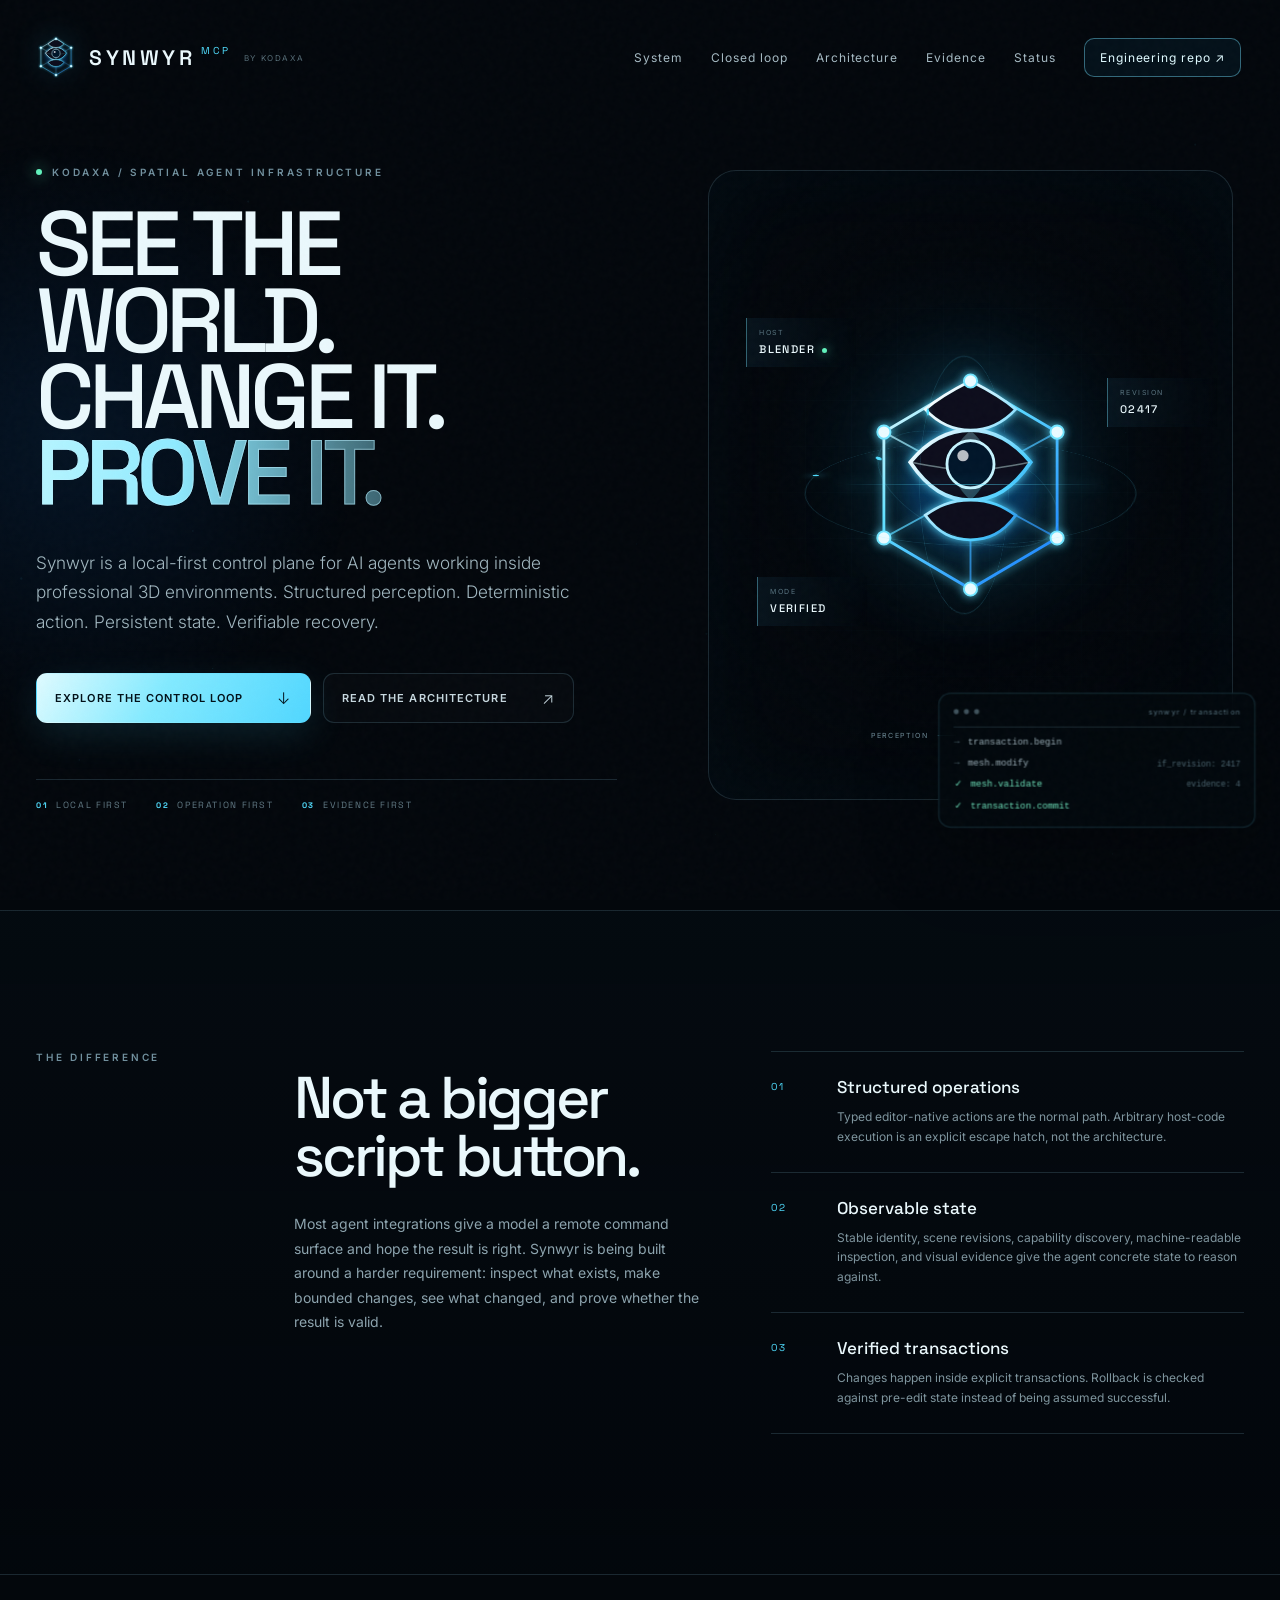
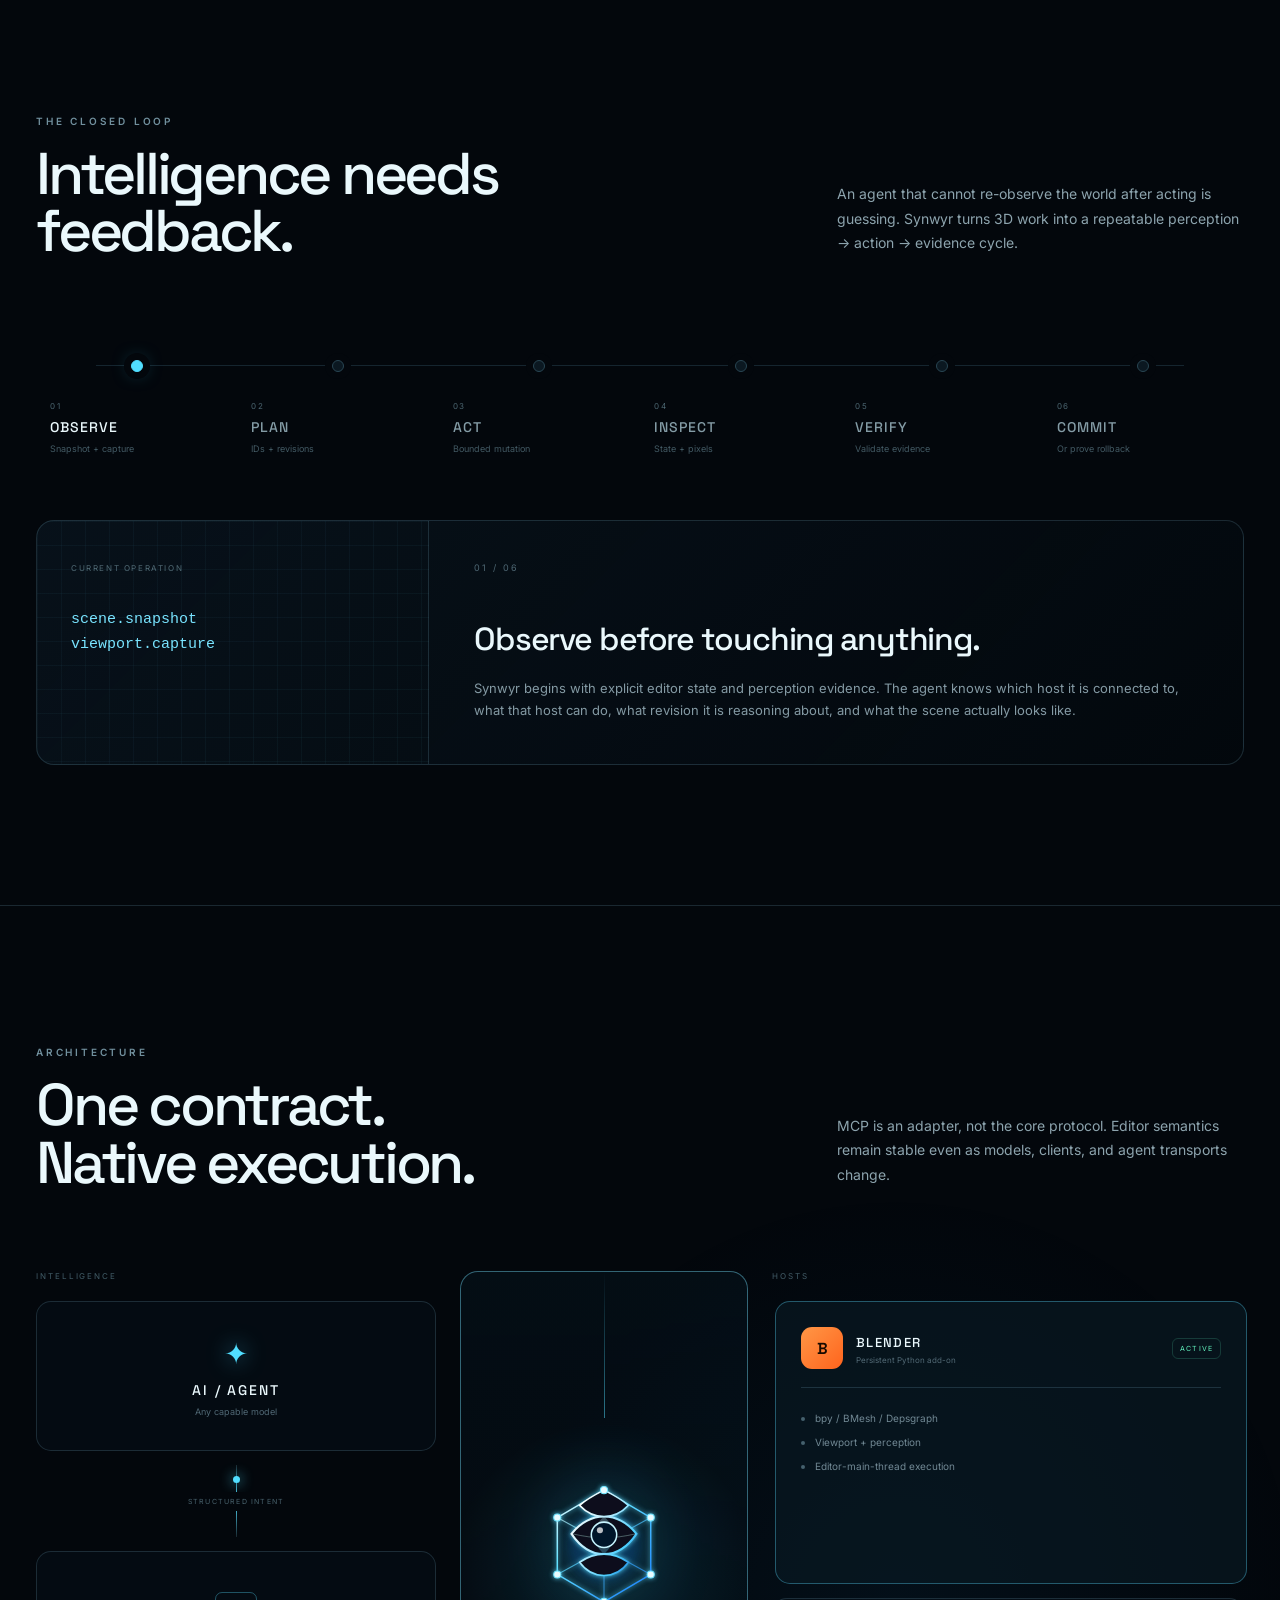
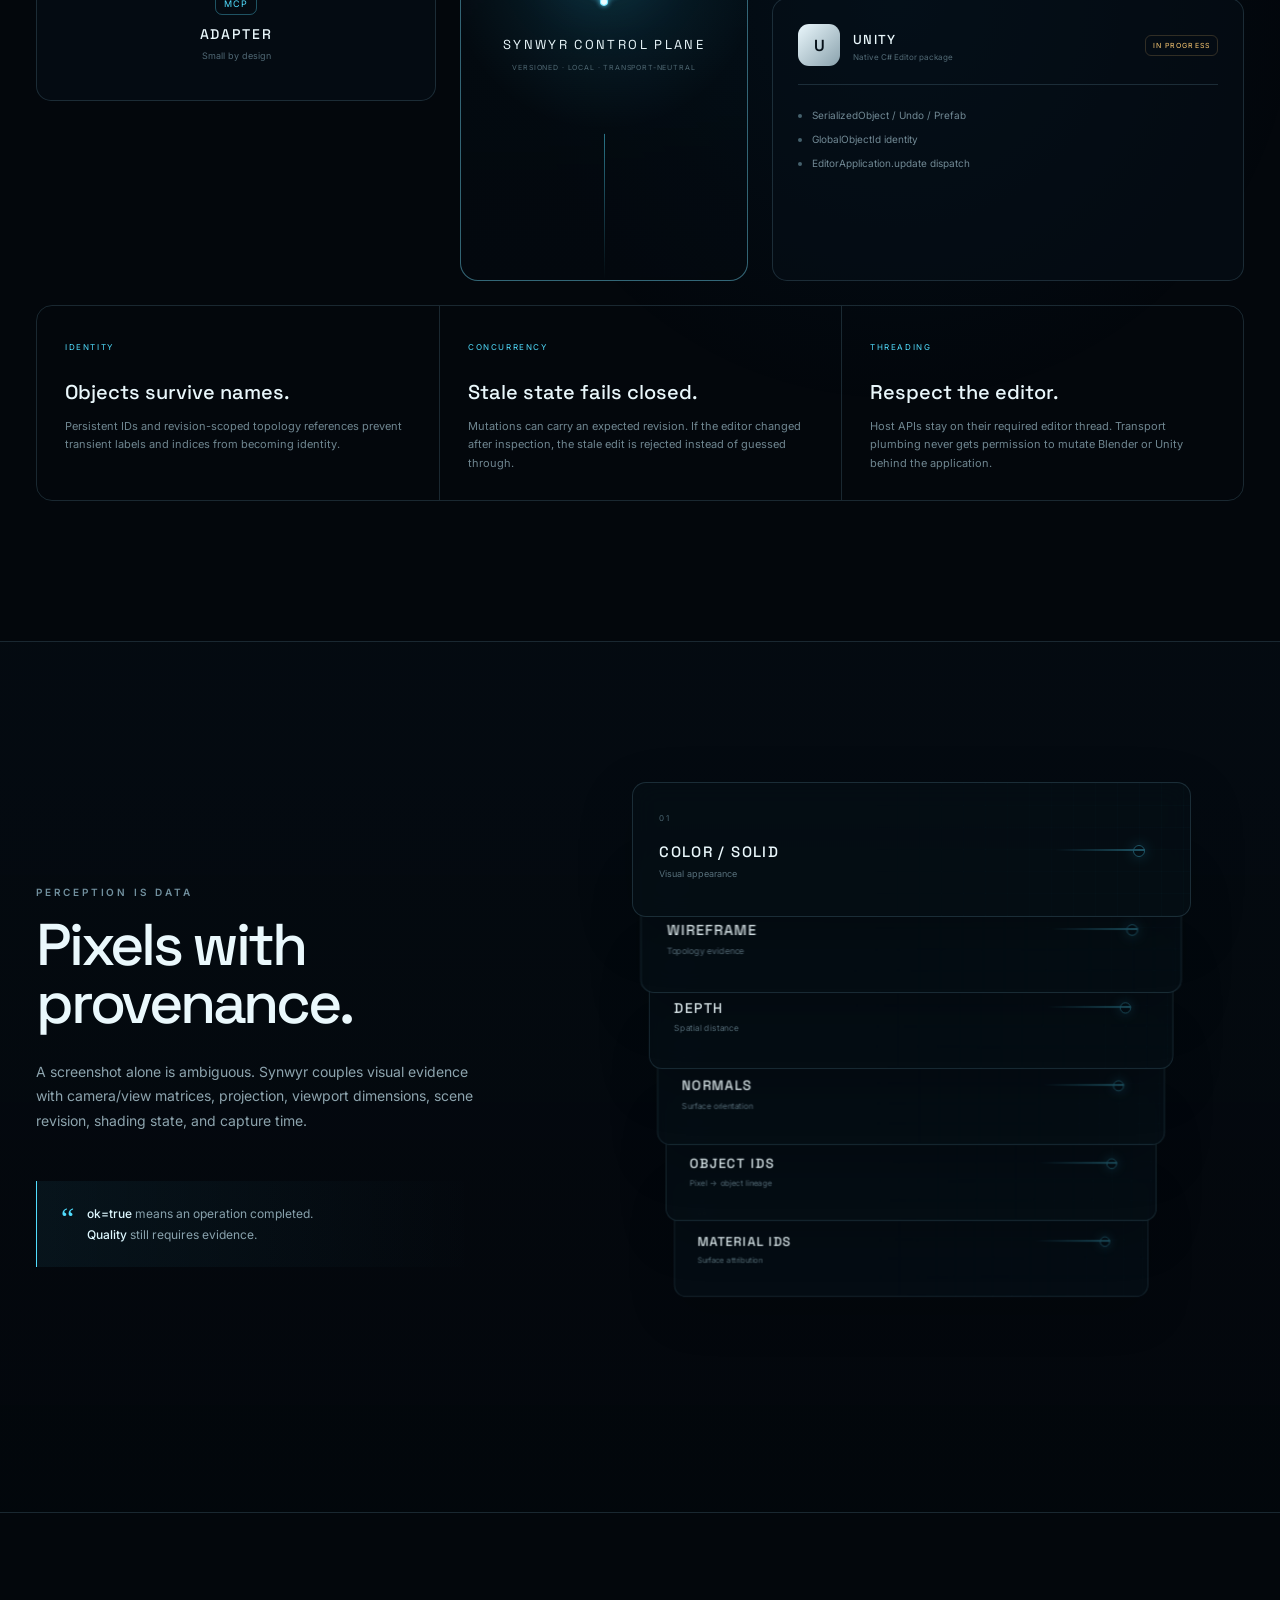
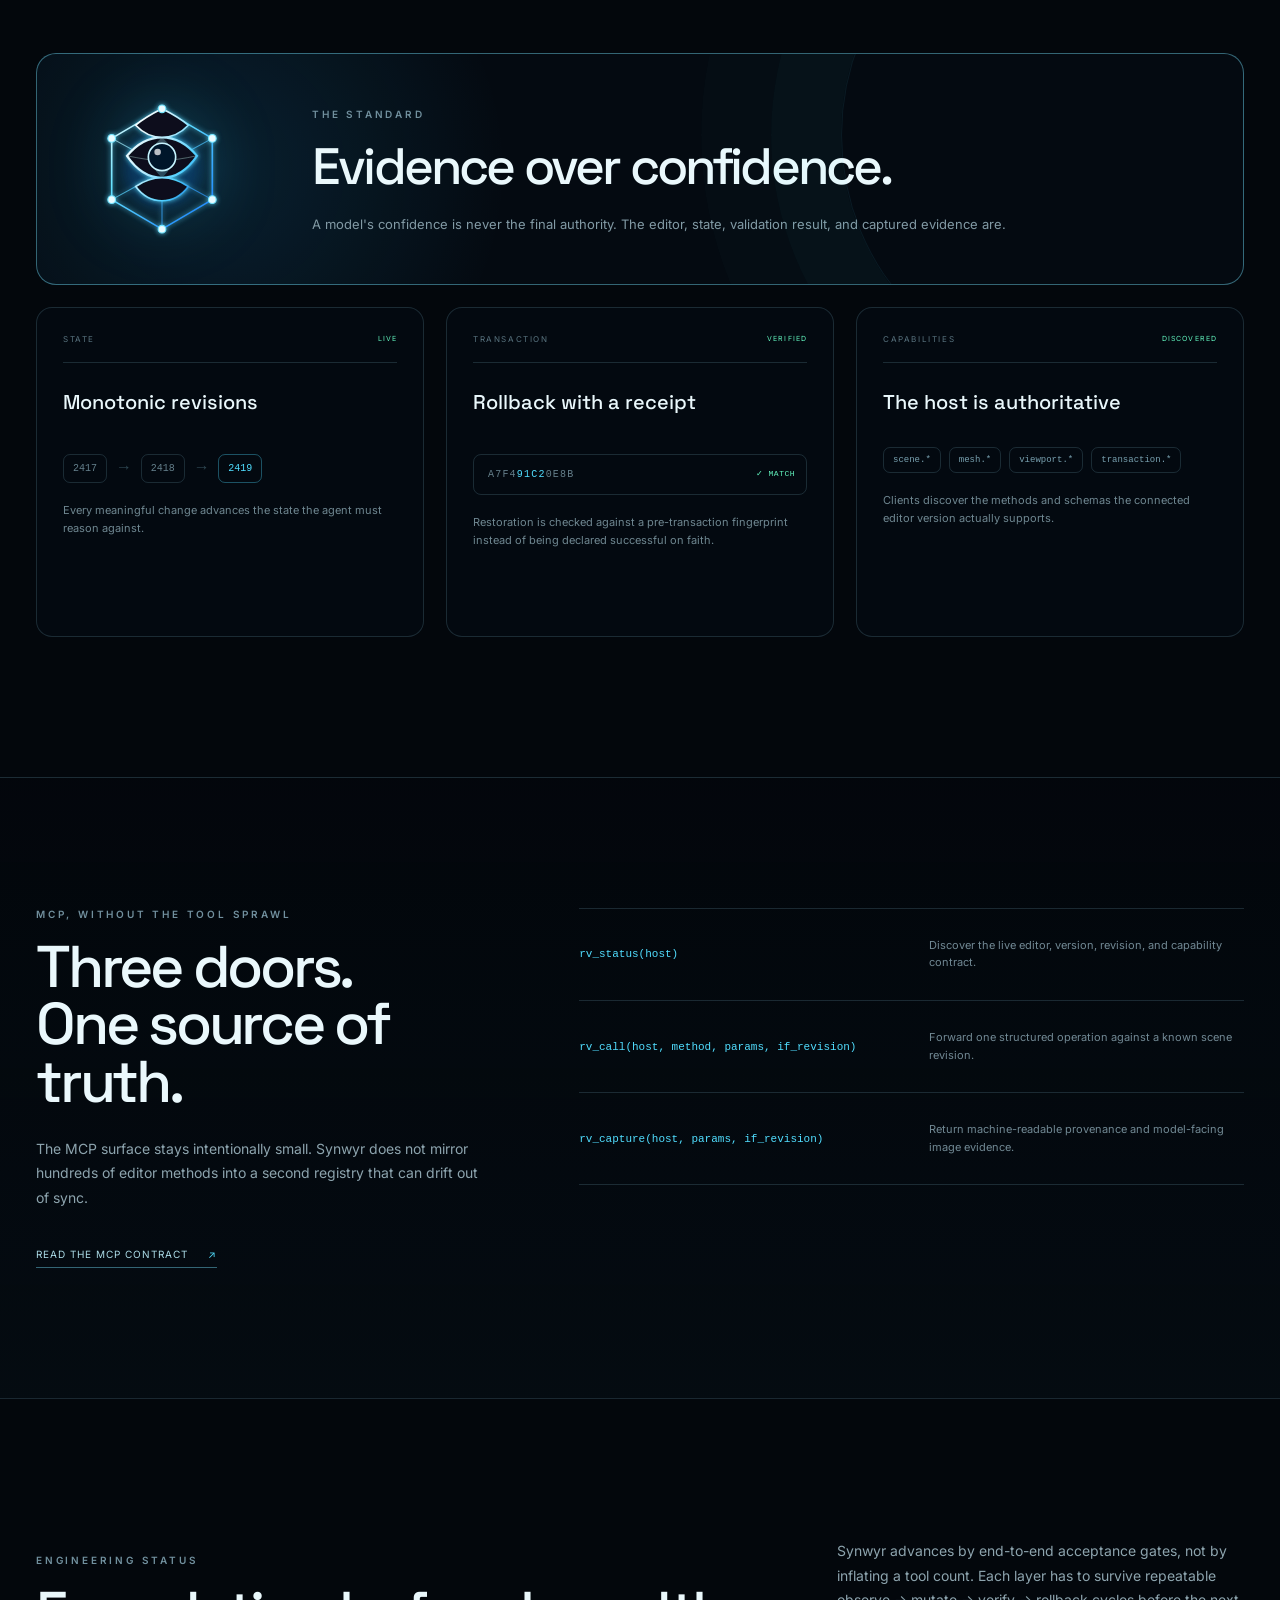
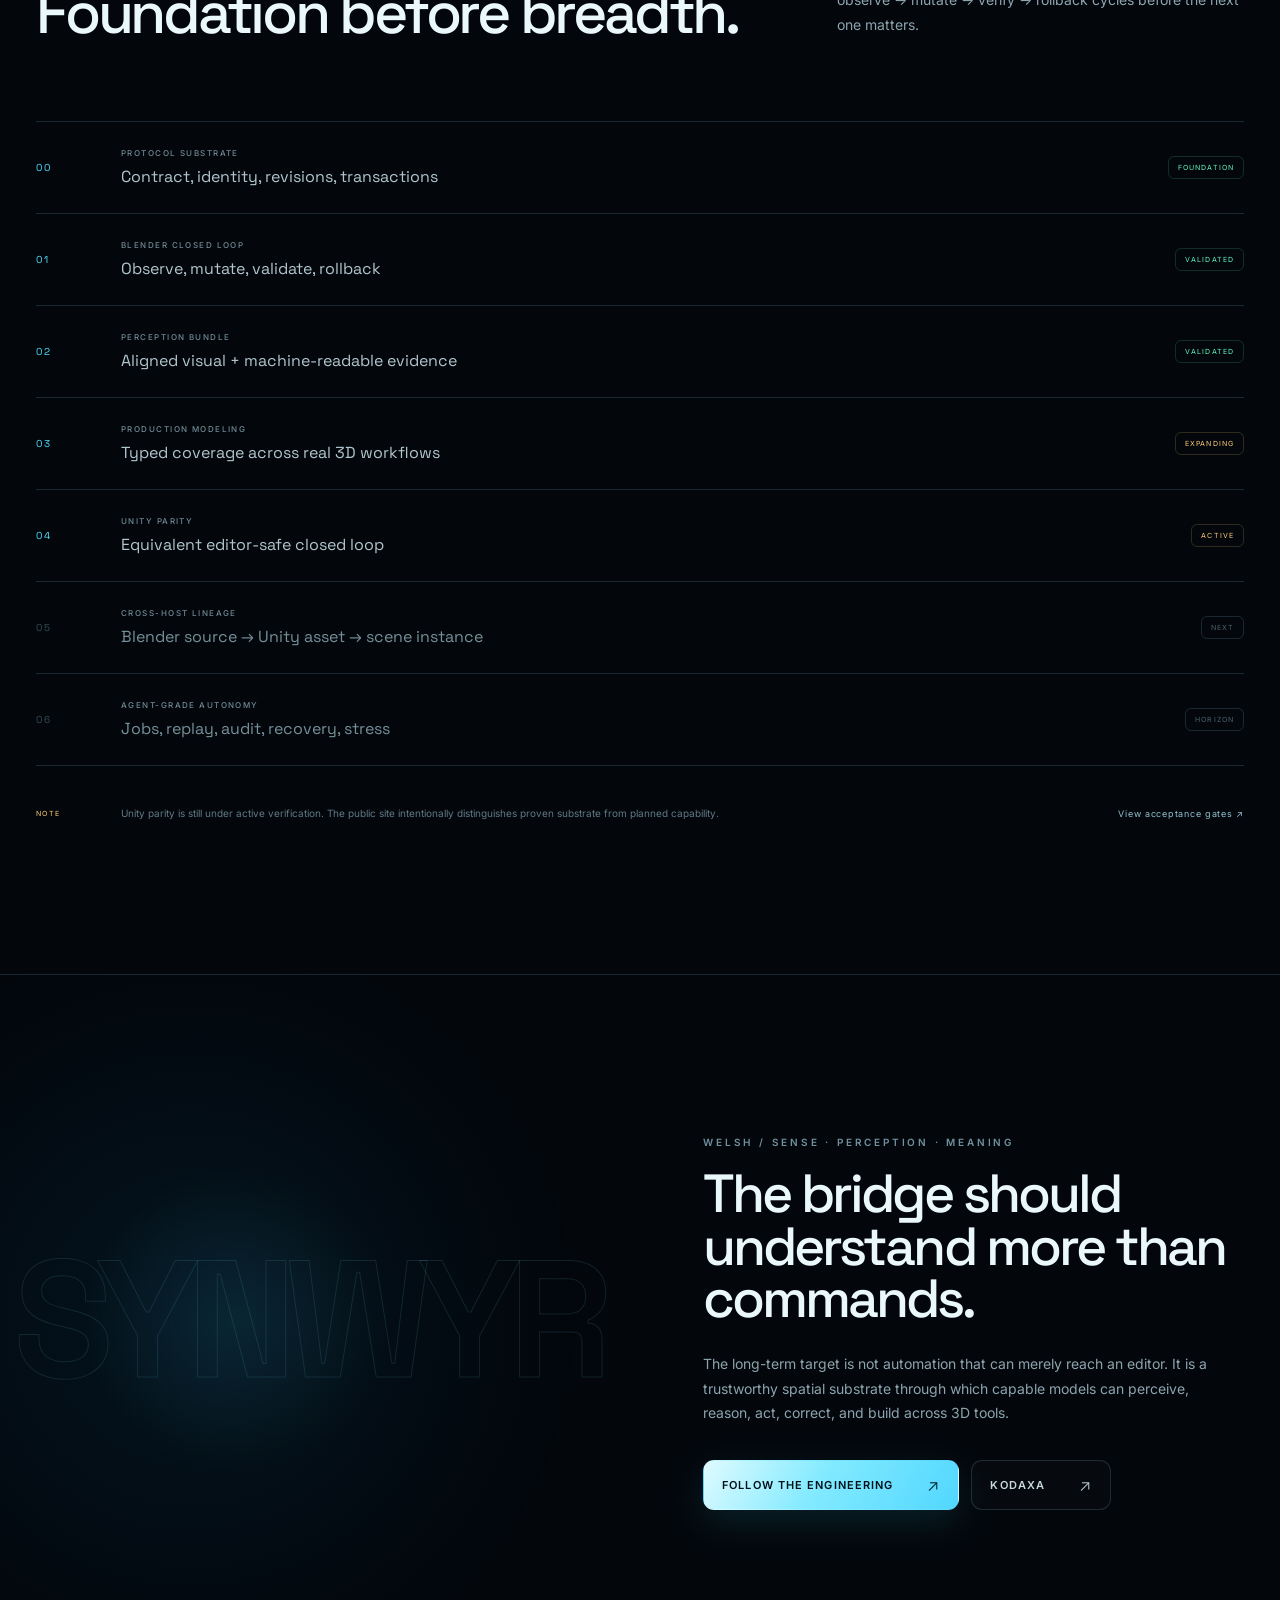
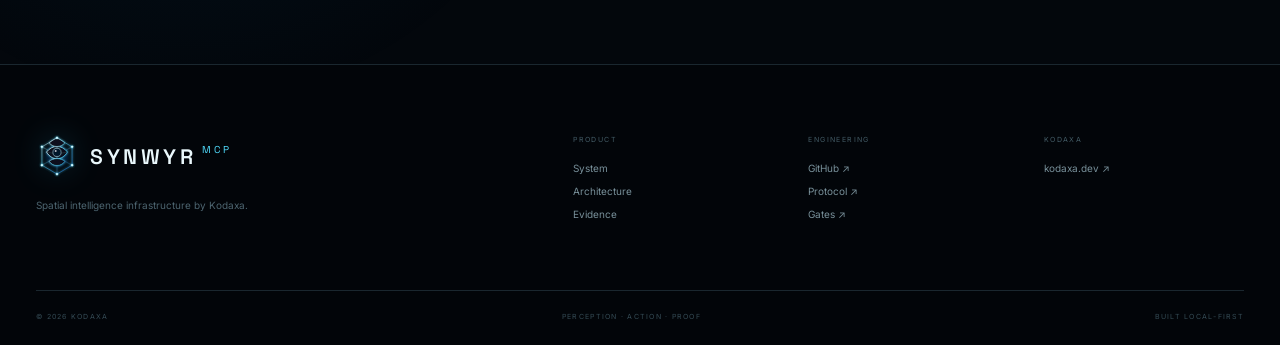
==== index.html @ d68b391f "Build Synwyr launch website" ====
<!doctype html>
<html lang="en">
<head>
  <meta charset="utf-8">
  <meta name="viewport" content="width=device-width, initial-scale=1">
  <meta name="theme-color" content="#03070c">
  <meta name="description" content="Synwyr by Kodaxa is a local-first spatial intelligence control plane for AI agents working inside Blender, Unity, and professional 3D environments.">
  <meta property="og:title" content="Synwyr — Spatial intelligence with proof">
  <meta property="og:description" content="Give AI agents structured perception, safe action, persistent state, and verifiable recovery inside 3D tools.">
  <meta property="og:type" content="website">
  <meta property="og:image" content="/assets/synwyr-social.svg">
  <meta name="twitter:card" content="summary_large_image">
  <title>Synwyr — Spatial intelligence with proof</title>
  <link rel="icon" href="/assets/favicon.svg" type="image/svg+xml">
  <link rel="stylesheet" href="/styles.css">
  <script defer src="/app.js"></script>
</head>
<body>
  <canvas id="field" class="field" aria-hidden="true"></canvas>
  <div class="noise" aria-hidden="true"></div>
  <div class="cursor-light" aria-hidden="true"></div>

  <header class="site-header" data-header>
    <a class="brand" href="#top" aria-label="Synwyr home">
      <img src="/assets/synwyr-mark.svg" width="38" height="38" alt="">
      <span class="brand-word">SYNWYR</span><span class="brand-mcp">MCP</span><span class="brand-by">by KODAXA</span>
    </a>
    <button class="menu-toggle" type="button" aria-expanded="false" aria-controls="site-nav" data-menu-toggle><span></span><span></span><span class="sr-only">Toggle navigation</span></button>
    <nav id="site-nav" class="site-nav" data-nav>
      <a href="#system">System</a><a href="#loop">Closed loop</a><a href="#architecture">Architecture</a><a href="#evidence">Evidence</a><a href="#status">Status</a>
      <a class="nav-cta" href="https://github.com/Kodaxadev/RoboVision" target="_blank" rel="noreferrer">Engineering repo <span>↗</span></a>
    </nav>
  </header>

  <main id="top">
    <section class="hero shell" aria-labelledby="hero-title">
      <div class="hero-copy reveal">
        <div class="eyebrow"><span class="eyebrow-dot"></span>KODAXA / SPATIAL AGENT INFRASTRUCTURE</div>
        <h1 id="hero-title"><span>SEE THE WORLD.</span><span>CHANGE IT.</span><span class="accent-line">PROVE IT.</span></h1>
        <p class="hero-lede">Synwyr is a local-first control plane for AI agents working inside professional 3D environments. Structured perception. Deterministic action. Persistent state. Verifiable recovery.</p>
        <div class="hero-actions">
          <a class="button button-primary" href="#loop"><span>Explore the control loop</span><i>↓</i></a>
          <a class="button button-ghost" href="https://github.com/Kodaxadev/RoboVision/blob/main/docs/ARCHITECTURE.md" target="_blank" rel="noreferrer"><span>Read the architecture</span><i>↗</i></a>
        </div>
        <div class="hero-proof"><span><b>01</b>LOCAL FIRST</span><span><b>02</b>OPERATION FIRST</span><span><b>03</b>EVIDENCE FIRST</span></div>
      </div>

      <div class="hero-system reveal" data-tilt-root>
        <div class="hero-system-grid" aria-hidden="true"></div>
        <div class="telemetry telemetry-a"><span>HOST</span><strong>BLENDER</strong><i class="live-dot"></i></div>
        <div class="telemetry telemetry-b"><span>REVISION</span><strong data-revision>02417</strong></div>
        <div class="telemetry telemetry-c"><span>MODE</span><strong>VERIFIED</strong></div>
        <div class="core-wrap" data-tilt><div class="orbit orbit-one"></div><div class="orbit orbit-two"></div><div class="orbit orbit-three"></div><img class="hero-mark" src="/assets/synwyr-mark.svg" alt="Synwyr perception mark"><div class="scan-line"></div></div>
        <div class="system-caption"><span>PERCEPTION</span><i></i><span>ACTION</span><i></i><span>PROOF</span></div>
        <div class="terminal-card" aria-label="Example verified operation">
          <div class="terminal-head"><span></span><span></span><span></span><b>synwyr / transaction</b></div>
          <code><em>→</em> transaction.begin</code><code><em>→</em> mesh.modify <small>if_revision: 2417</small></code><code class="terminal-ok"><em>✓</em> mesh.validate <small>evidence: 4</small></code><code class="terminal-ok"><em>✓</em> transaction.commit</code>
        </div>
      </div>
    </section>

    <section class="manifesto border-top" id="system">
      <div class="shell manifesto-grid">
        <div class="section-kicker reveal">THE DIFFERENCE</div>
        <div class="manifesto-copy reveal"><h2>Not a bigger<br>script button.</h2><p>Most agent integrations give a model a remote command surface and hope the result is right. Synwyr is being built around a harder requirement: inspect what exists, make bounded changes, see what changed, and prove whether the result is valid.</p></div>
        <div class="principle-stack reveal">
          <article class="principle-card"><span class="principle-no">01</span><div><h3>Structured operations</h3><p>Typed editor-native actions are the normal path. Arbitrary host-code execution is an explicit escape hatch, not the architecture.</p></div></article>
          <article class="principle-card"><span class="principle-no">02</span><div><h3>Observable state</h3><p>Stable identity, scene revisions, capability discovery, machine-readable inspection, and visual evidence give the agent concrete state to reason against.</p></div></article>
          <article class="principle-card"><span class="principle-no">03</span><div><h3>Verified transactions</h3><p>Changes happen inside explicit transactions. Rollback is checked against pre-edit state instead of being assumed successful.</p></div></article>
        </div>
      </div>
    </section>

    <section class="loop-section border-top" id="loop">
      <div class="shell">
        <div class="section-head reveal"><div><div class="section-kicker">THE CLOSED LOOP</div><h2>Intelligence needs feedback.</h2></div><p>An agent that cannot re-observe the world after acting is guessing. Synwyr turns 3D work into a repeatable perception → action → evidence cycle.</p></div>
        <div class="loop-stage reveal" data-loop>
          <div class="loop-track" aria-hidden="true"><span data-loop-progress></span></div>
          <button class="loop-node active" type="button" data-loop-node="0"><span class="loop-index">01</span><strong>OBSERVE</strong><small>Snapshot + capture</small></button>
          <button class="loop-node" type="button" data-loop-node="1"><span class="loop-index">02</span><strong>PLAN</strong><small>IDs + revisions</small></button>
          <button class="loop-node" type="button" data-loop-node="2"><span class="loop-index">03</span><strong>ACT</strong><small>Bounded mutation</small></button>
          <button class="loop-node" type="button" data-loop-node="3"><span class="loop-index">04</span><strong>INSPECT</strong><small>State + pixels</small></button>
          <button class="loop-node" type="button" data-loop-node="4"><span class="loop-index">05</span><strong>VERIFY</strong><small>Validate evidence</small></button>
          <button class="loop-node" type="button" data-loop-node="5"><span class="loop-index">06</span><strong>COMMIT</strong><small>Or prove rollback</small></button>
        </div>
        <div class="loop-detail reveal">
          <div class="loop-detail-code"><span class="code-label">CURRENT OPERATION</span><pre data-loop-code>scene.snapshot
viewport.capture</pre></div>
          <div class="loop-detail-copy"><span class="loop-detail-number" data-loop-number>01 / 06</span><h3 data-loop-title>Observe before touching anything.</h3><p data-loop-copy>Synwyr begins with explicit editor state and perception evidence. The agent knows which host it is connected to, what that host can do, what revision it is reasoning about, and what the scene actually looks like.</p></div>
        </div>
      </div>
    </section>

    <section class="architecture-section border-top" id="architecture">
      <div class="shell">
        <div class="section-head reveal"><div><div class="section-kicker">ARCHITECTURE</div><h2>One contract.<br>Native execution.</h2></div><p>MCP is an adapter, not the core protocol. Editor semantics remain stable even as models, clients, and agent transports change.</p></div>
        <div class="arch-diagram reveal">
          <div class="arch-column arch-source">
            <span class="arch-label">INTELLIGENCE</span>
            <div class="arch-box"><div class="arch-icon agent-icon">✦</div><strong>AI / AGENT</strong><small>Any capable model</small></div>
            <div class="arch-flow"><span>structured intent</span><i></i></div>
            <div class="arch-box arch-mcp"><div class="arch-chip">MCP</div><strong>ADAPTER</strong><small>Small by design</small></div>
          </div>
          <div class="arch-spine"><div class="spine-glow"></div><img src="/assets/synwyr-mark.svg" alt=""><span>SYNWYR CONTROL PLANE</span><small>VERSIONED · LOCAL · TRANSPORT-NEUTRAL</small></div>
          <div class="arch-column arch-hosts">
            <span class="arch-label">HOSTS</span>
            <article class="host-card host-active"><div class="host-head"><span class="host-orb blender-orb">B</span><div><strong>BLENDER</strong><small>Persistent Python add-on</small></div><span class="host-status">ACTIVE</span></div><ul><li>bpy / BMesh / Depsgraph</li><li>Viewport + perception</li><li>Editor-main-thread execution</li></ul></article>
            <article class="host-card"><div class="host-head"><span class="host-orb unity-orb">U</span><div><strong>UNITY</strong><small>Native C# Editor package</small></div><span class="host-status progress">IN PROGRESS</span></div><ul><li>SerializedObject / Undo / Prefab</li><li>GlobalObjectId identity</li><li>EditorApplication.update dispatch</li></ul></article>
          </div>
        </div>
        <div class="arch-facts reveal">
          <article><span>IDENTITY</span><strong>Objects survive names.</strong><p>Persistent IDs and revision-scoped topology references prevent transient labels and indices from becoming identity.</p></article>
          <article><span>CONCURRENCY</span><strong>Stale state fails closed.</strong><p>Mutations can carry an expected revision. If the editor changed after inspection, the stale edit is rejected instead of guessed through.</p></article>
          <article><span>THREADING</span><strong>Respect the editor.</strong><p>Host APIs stay on their required editor thread. Transport plumbing never gets permission to mutate Blender or Unity behind the application.</p></article>
        </div>
      </div>
    </section>

    <section class="evidence-section border-top" id="evidence">
      <div class="shell evidence-grid">
        <div class="evidence-copy reveal"><div class="section-kicker">PERCEPTION IS DATA</div><h2>Pixels with provenance.</h2><p>A screenshot alone is ambiguous. Synwyr couples visual evidence with camera/view matrices, projection, viewport dimensions, scene revision, shading state, and capture time.</p><div class="evidence-quote"><span>“</span><p><strong>ok=true</strong> means an operation completed.<br><strong>Quality</strong> still requires evidence.</p></div></div>
        <div class="sensor-stack reveal" aria-label="Perception bundle layers">
          <div class="sensor-card sensor-color"><span>01</span><strong>COLOR / SOLID</strong><small>Visual appearance</small><i></i></div><div class="sensor-card sensor-wire"><span>02</span><strong>WIREFRAME</strong><small>Topology evidence</small><i></i></div><div class="sensor-card sensor-depth"><span>03</span><strong>DEPTH</strong><small>Spatial distance</small><i></i></div><div class="sensor-card sensor-normal"><span>04</span><strong>NORMALS</strong><small>Surface orientation</small><i></i></div><div class="sensor-card sensor-id"><span>05</span><strong>OBJECT IDS</strong><small>Pixel → object lineage</small><i></i></div><div class="sensor-card sensor-material"><span>06</span><strong>MATERIAL IDS</strong><small>Surface attribution</small><i></i></div>
        </div>
      </div>
    </section>

    <section class="proof-section border-top">
      <div class="shell">
        <div class="proof-banner reveal"><div class="proof-mark"><img src="/assets/synwyr-mark.svg" alt=""></div><div><span class="section-kicker">THE STANDARD</span><h2>Evidence over confidence.</h2><p>A model's confidence is never the final authority. The editor, state, validation result, and captured evidence are.</p></div></div>
        <div class="proof-grid reveal">
          <article class="proof-card"><div class="proof-top"><span>STATE</span><i>LIVE</i></div><strong>Monotonic revisions</strong><div class="revision-visual"><span>2417</span><i>→</i><span>2418</span><i>→</i><span>2419</span></div><p>Every meaningful change advances the state the agent must reason against.</p></article>
          <article class="proof-card"><div class="proof-top"><span>TRANSACTION</span><i>VERIFIED</i></div><strong>Rollback with a receipt</strong><div class="hash-visual">A7F4<span>91C2</span>0E8B<i>✓ MATCH</i></div><p>Restoration is checked against a pre-transaction fingerprint instead of being declared successful on faith.</p></article>
          <article class="proof-card"><div class="proof-top"><span>CAPABILITIES</span><i>DISCOVERED</i></div><strong>The host is authoritative</strong><div class="cap-visual"><span>scene.*</span><span>mesh.*</span><span>viewport.*</span><span>transaction.*</span></div><p>Clients discover the methods and schemas the connected editor version actually supports.</p></article>
        </div>
      </div>
    </section>

    <section class="mcp-section border-top">
      <div class="shell mcp-grid">
        <div class="mcp-copy reveal"><div class="section-kicker">MCP, WITHOUT THE TOOL SPRAWL</div><h2>Three doors.<br>One source of truth.</h2><p>The MCP surface stays intentionally small. Synwyr does not mirror hundreds of editor methods into a second registry that can drift out of sync.</p><a class="text-link" href="https://github.com/Kodaxadev/RoboVision/blob/main/docs/MCP.md" target="_blank" rel="noreferrer">Read the MCP contract <span>↗</span></a></div>
        <div class="mcp-tools reveal"><article><code>rv_status(host)</code><p>Discover the live editor, version, revision, and capability contract.</p></article><article><code>rv_call(host, method, params, if_revision)</code><p>Forward one structured operation against a known scene revision.</p></article><article><code>rv_capture(host, params, if_revision)</code><p>Return machine-readable provenance and model-facing image evidence.</p></article></div>
      </div>
    </section>

    <section class="status-section border-top" id="status">
      <div class="shell">
        <div class="section-head reveal"><div><div class="section-kicker">ENGINEERING STATUS</div><h2>Foundation before breadth.</h2></div><p>Synwyr advances by end-to-end acceptance gates, not by inflating a tool count. Each layer has to survive repeatable observe → mutate → verify → rollback cycles before the next one matters.</p></div>
        <div class="status-rail reveal">
          <article class="status-item done"><span class="status-index">00</span><div><b>PROTOCOL SUBSTRATE</b><strong>Contract, identity, revisions, transactions</strong></div><i>FOUNDATION</i></article>
          <article class="status-item done"><span class="status-index">01</span><div><b>BLENDER CLOSED LOOP</b><strong>Observe, mutate, validate, rollback</strong></div><i>VALIDATED</i></article>
          <article class="status-item done"><span class="status-index">02</span><div><b>PERCEPTION BUNDLE</b><strong>Aligned visual + machine-readable evidence</strong></div><i>VALIDATED</i></article>
          <article class="status-item active"><span class="status-index">03</span><div><b>PRODUCTION MODELING</b><strong>Typed coverage across real 3D workflows</strong></div><i>EXPANDING</i></article>
          <article class="status-item active"><span class="status-index">04</span><div><b>UNITY PARITY</b><strong>Equivalent editor-safe closed loop</strong></div><i>ACTIVE</i></article>
          <article class="status-item"><span class="status-index">05</span><div><b>CROSS-HOST LINEAGE</b><strong>Blender source → Unity asset → scene instance</strong></div><i>NEXT</i></article>
          <article class="status-item"><span class="status-index">06</span><div><b>AGENT-GRADE AUTONOMY</b><strong>Jobs, replay, audit, recovery, stress</strong></div><i>HORIZON</i></article>
        </div>
        <div class="status-note reveal"><span>NOTE</span><p>Unity parity is still under active verification. The public site intentionally distinguishes proven substrate from planned capability.</p><a href="https://github.com/Kodaxadev/RoboVision/blob/main/docs/GATES.md" target="_blank" rel="noreferrer">View acceptance gates ↗</a></div>
      </div>
    </section>

    <section class="vision-section border-top">
      <div class="shell vision-inner reveal"><div class="vision-word">SYNWYR</div><div class="vision-copy"><span class="section-kicker">WELSH / SENSE · PERCEPTION · MEANING</span><h2>The bridge should understand more than commands.</h2><p>The long-term target is not automation that can merely reach an editor. It is a trustworthy spatial substrate through which capable models can perceive, reason, act, correct, and build across 3D tools.</p><div class="vision-actions"><a class="button button-primary" href="https://github.com/Kodaxadev/RoboVision" target="_blank" rel="noreferrer"><span>Follow the engineering</span><i>↗</i></a><a class="button button-ghost" href="https://kodaxa.dev" target="_blank" rel="noreferrer"><span>Kodaxa</span><i>↗</i></a></div></div></div>
    </section>
  </main>

  <footer class="site-footer border-top">
    <div class="shell footer-grid"><div class="footer-brand"><a class="brand" href="#top"><img src="/assets/synwyr-mark.svg" width="38" height="38" alt=""><span class="brand-word">SYNWYR</span><span class="brand-mcp">MCP</span></a><p>Spatial intelligence infrastructure by Kodaxa.</p></div><div class="footer-links"><div><span>PRODUCT</span><a href="#system">System</a><a href="#architecture">Architecture</a><a href="#evidence">Evidence</a></div><div><span>ENGINEERING</span><a href="https://github.com/Kodaxadev/RoboVision" target="_blank" rel="noreferrer">GitHub ↗</a><a href="https://github.com/Kodaxadev/RoboVision/blob/main/docs/PROTOCOL.md" target="_blank" rel="noreferrer">Protocol ↗</a><a href="https://github.com/Kodaxadev/RoboVision/blob/main/docs/GATES.md" target="_blank" rel="noreferrer">Gates ↗</a></div><div><span>KODAXA</span><a href="https://kodaxa.dev" target="_blank" rel="noreferrer">kodaxa.dev ↗</a></div></div></div>
    <div class="shell footer-bottom"><span>© <span data-year></span> KODAXA</span><span>PERCEPTION · ACTION · PROOF</span><span>BUILT LOCAL-FIRST</span></div>
  </footer>
</body>
</html>
---- styles.css ----
@import url('https://fonts.googleapis.com/css2?family=Inter:wght@300;400;500;600;700&family=Space+Grotesk:wght@400;500;600;700&display=swap');

:root {
  --bg: #03070c;
  --bg-2: #050b12;
  --panel: rgba(8, 17, 27, .72);
  --panel-solid: #08111b;
  --line: rgba(147, 218, 242, .16);
  --line-bright: rgba(117, 226, 255, .42);
  --text: #eaf8fc;
  --muted: #829aa5;
  --muted-2: #566c76;
  --cyan: #51deff;
  --cyan-bright: #b7f5ff;
  --blue: #1785ff;
  --green: #62f2bd;
  --warn: #ffcc74;
  --radius: 18px;
  --shell: min(1440px, calc(100vw - 72px));
  --display: 'Space Grotesk', sans-serif;
  --body: 'Inter', sans-serif;
}

* { box-sizing: border-box; }
html { scroll-behavior: smooth; background: var(--bg); }
body { margin: 0; min-width: 320px; background: var(--bg); color: var(--text); font-family: var(--body); overflow-x: hidden; }
body::selection { background: var(--cyan); color: #001018; }
a { color: inherit; text-decoration: none; }
button, input, textarea, select { font: inherit; }
img { display: block; max-width: 100%; }
button { color: inherit; }
.sr-only { position: absolute; width: 1px; height: 1px; padding: 0; margin: -1px; overflow: hidden; clip: rect(0,0,0,0); white-space: nowrap; border: 0; }
.shell { width: var(--shell); margin-inline: auto; }
.border-top { border-top: 1px solid var(--line); }

.field { position: fixed; inset: 0; width: 100%; height: 100%; pointer-events: none; opacity: .52; z-index: 0; }
.noise { position: fixed; inset: 0; pointer-events: none; z-index: 20; opacity: .025; background-image: url("data:image/svg+xml,%3Csvg viewBox='0 0 180 180' xmlns='http://www.w3.org/2000/svg'%3E%3Cfilter id='n'%3E%3CfeTurbulence type='fractalNoise' baseFrequency='.84' numOctaves='4' stitchTiles='stitch'/%3E%3C/filter%3E%3Crect width='100%25' height='100%25' filter='url(%23n)' opacity='.8'/%3E%3C/svg%3E"); }
.cursor-light { position: fixed; width: 540px; height: 540px; border-radius: 50%; pointer-events: none; z-index: 0; background: radial-gradient(circle, rgba(48, 190, 255, .08), rgba(48, 190, 255, 0) 68%); transform: translate(-50%,-50%); opacity: 0; transition: opacity .5s; }
body:hover .cursor-light { opacity: 1; }

.site-header { position: fixed; top: 0; left: 0; right: 0; z-index: 30; height: 82px; display: flex; align-items: center; justify-content: space-between; width: min(1540px, calc(100vw - 40px)); margin: 16px auto 0; padding: 0 18px 0 14px; border: 1px solid transparent; border-radius: 16px; transition: background .3s, border-color .3s, backdrop-filter .3s, transform .3s; }
.site-header.scrolled { height: 70px; background: rgba(3, 8, 13, .76); border-color: var(--line); backdrop-filter: blur(18px); -webkit-backdrop-filter: blur(18px); }
.brand { display: inline-flex; align-items: center; gap: 10px; min-width: max-content; }
.brand img { width: 42px; height: 42px; filter: drop-shadow(0 0 16px rgba(63, 211, 255, .24)); }
.brand-word { font-family: var(--display); font-weight: 600; font-size: 21px; letter-spacing: .17em; margin-left: 2px; }
.brand-mcp { color: var(--cyan); font-family: var(--display); font-size: 10px; letter-spacing: .28em; transform: translateY(-7px); margin-left: -4px; }
.brand-by { color: var(--muted-2); font-size: 8px; letter-spacing: .2em; margin-left: 3px; text-transform: uppercase; transform: translateY(1px); }
.site-nav { display: flex; align-items: center; gap: 28px; color: #a6bac3; font-size: 12px; letter-spacing: .08em; }
.site-nav > a:not(.nav-cta) { position: relative; padding: 10px 0; transition: color .2s; }
.site-nav > a:not(.nav-cta)::after { content: ''; position: absolute; left: 0; right: 100%; bottom: 4px; height: 1px; background: var(--cyan); transition: right .2s; }
.site-nav > a:hover { color: var(--text); }
.site-nav > a:hover::after { right: 0; }
.nav-cta { border: 1px solid var(--line-bright); padding: 11px 15px; border-radius: 10px; color: #dffaff; background: rgba(41, 187, 255, .06); transition: border-color .2s, background .2s, box-shadow .2s; }
.nav-cta:hover { border-color: var(--cyan); background: rgba(41, 187, 255, .11); box-shadow: 0 0 32px rgba(38, 188, 255, .08); }
.menu-toggle { display: none; width: 42px; height: 42px; background: transparent; border: 1px solid var(--line); border-radius: 10px; align-items: center; justify-content: center; flex-direction: column; gap: 6px; }
.menu-toggle span:not(.sr-only) { width: 17px; height: 1px; background: var(--text); }

.hero { position: relative; z-index: 2; min-height: 100vh; padding-top: 150px; padding-bottom: 90px; display: grid; grid-template-columns: 1.03fr .97fr; gap: 80px; align-items: center; }
.hero::before { content: ''; position: absolute; width: 620px; height: 620px; left: -280px; top: 14%; background: radial-gradient(circle, rgba(23, 133, 255, .1), transparent 68%); pointer-events: none; }
.eyebrow, .section-kicker { color: #71909e; font-size: 10px; font-weight: 600; letter-spacing: .28em; text-transform: uppercase; }
.eyebrow { display: inline-flex; align-items: center; gap: 10px; margin-bottom: 28px; }
.eyebrow-dot { width: 6px; height: 6px; border-radius: 50%; background: var(--green); box-shadow: 0 0 16px var(--green); }
.hero h1 { margin: 0; font-family: var(--display); font-weight: 500; letter-spacing: -.06em; font-size: clamp(62px, 7.1vw, 124px); line-height: .84; }
.hero h1 span { display: block; }
.hero h1 .accent-line { color: transparent; -webkit-text-stroke: 1px rgba(188, 241, 255, .55); background: linear-gradient(90deg, var(--cyan-bright) 0, #8feaff 24%, rgba(132, 226, 255, .17) 75%); -webkit-background-clip: text; background-clip: text; }
.hero-lede { max-width: 660px; margin: 36px 0 0; color: #a1b7c0; font-size: clamp(16px, 1.35vw, 20px); line-height: 1.72; font-weight: 300; }
.hero-actions { display: flex; flex-wrap: wrap; gap: 12px; margin-top: 36px; }
.button { min-height: 50px; display: inline-flex; align-items: center; justify-content: space-between; gap: 34px; padding: 0 18px; border-radius: 11px; border: 1px solid var(--line); font-size: 11px; font-weight: 600; letter-spacing: .1em; text-transform: uppercase; transition: transform .2s, border-color .2s, background .2s, box-shadow .2s; }
.button:hover { transform: translateY(-2px); }
.button i { font-style: normal; font-size: 16px; font-weight: 300; }
.button-primary { background: linear-gradient(120deg, #dffbff 0%, #83eaff 45%, #51d7ff 100%); color: #001018; border-color: transparent; box-shadow: 0 12px 38px rgba(74, 220, 255, .12); }
.button-primary:hover { box-shadow: 0 16px 45px rgba(74, 220, 255, .2); }
.button-ghost { background: rgba(255,255,255,.015); color: #c7d8df; }
.button-ghost:hover { border-color: rgba(118, 225, 255, .45); background: rgba(66, 211, 255, .04); }
.hero-proof { display: flex; gap: 28px; margin-top: 56px; padding-top: 19px; border-top: 1px solid var(--line); color: #627a85; font-family: var(--display); font-size: 9px; letter-spacing: .18em; }
.hero-proof span { display: inline-flex; gap: 8px; align-items: center; white-space: nowrap; }
.hero-proof b { color: var(--cyan); font-size: 8px; }

.hero-system { position: relative; min-height: 670px; display: grid; place-items: center; perspective: 900px; }
.hero-system::before { content: ''; position: absolute; inset: 3% 2%; border: 1px solid var(--line); border-radius: 28px; background: radial-gradient(circle at 50% 45%, rgba(15, 109, 163, .13), rgba(3, 8, 13, .08) 45%, rgba(3, 8, 13, .55) 80%); box-shadow: inset 0 0 90px rgba(41, 177, 255, .03); }
.hero-system-grid { position: absolute; inset: 3%; border-radius: 28px; opacity: .21; background-image: linear-gradient(rgba(96,210,246,.12) 1px, transparent 1px), linear-gradient(90deg, rgba(96,210,246,.12) 1px, transparent 1px); background-size: 46px 46px; mask-image: radial-gradient(circle at center, black, transparent 73%); }
.core-wrap { position: relative; width: min(390px, 65%); aspect-ratio: 1; display: grid; place-items: center; transform-style: preserve-3d; transition: transform .15s ease-out; }
.hero-mark { position: relative; width: 68%; z-index: 3; filter: drop-shadow(0 0 38px rgba(41, 195, 255, .3)); animation: breathe 5s ease-in-out infinite; }
.orbit { position: absolute; border: 1px solid rgba(91, 221, 255, .17); border-radius: 50%; }
.orbit::before { content: ''; position: absolute; width: 6px; height: 6px; border-radius: 50%; top: 50%; left: -3px; background: var(--cyan); box-shadow: 0 0 14px var(--cyan); }
.orbit-one { inset: 4%; transform: rotateX(72deg) rotateZ(12deg); animation: orbitOne 12s linear infinite; }
.orbit-two { inset: 14%; transform: rotateY(70deg) rotateZ(32deg); animation: orbitTwo 14s linear infinite reverse; }
.orbit-three { inset: 23%; transform: rotateX(58deg) rotateY(20deg); animation: orbitThree 9s linear infinite; }
.scan-line { position: absolute; z-index: 6; width: 75%; height: 1px; background: linear-gradient(90deg, transparent, var(--cyan), transparent); box-shadow: 0 0 14px var(--cyan); opacity: .5; animation: scan 4s ease-in-out infinite; }
.telemetry { position: absolute; z-index: 5; min-width: 110px; padding: 10px 12px; border-left: 1px solid var(--line-bright); background: linear-gradient(90deg, rgba(13,34,47,.48), transparent); backdrop-filter: blur(4px); }
.telemetry span { display: block; color: #58727e; font-size: 7px; letter-spacing: .22em; }
.telemetry strong { display: inline-block; margin-top: 5px; font-family: var(--display); font-size: 11px; letter-spacing: .13em; font-weight: 500; }
.telemetry-a { left: 9%; top: 25%; }
.telemetry-b { right: 5%; top: 34%; }
.telemetry-c { left: 11%; bottom: 29%; }
.live-dot { display: inline-block; width: 5px; height: 5px; border-radius: 50%; margin-left: 7px; background: var(--green); box-shadow: 0 0 11px var(--green); }
.system-caption { position: absolute; bottom: 12%; left: 50%; transform: translateX(-50%); display: flex; align-items: center; gap: 10px; color: #72909d; font-size: 7px; letter-spacing: .2em; white-space: nowrap; }
.system-caption i { width: 18px; height: 1px; background: var(--line-bright); }
.terminal-card { position: absolute; z-index: 7; bottom: 0; right: -1%; width: 310px; padding: 13px 14px 15px; border: 1px solid rgba(112,217,246,.19); border-radius: 12px; background: rgba(3,9,14,.84); backdrop-filter: blur(16px); box-shadow: 0 24px 80px rgba(0,0,0,.28); transform: translateZ(20px); }
.terminal-head { display: flex; gap: 5px; align-items: center; padding-bottom: 10px; border-bottom: 1px solid var(--line); }
.terminal-head > span { width: 5px; height: 5px; border-radius: 50%; background: #40535d; }
.terminal-head b { margin-left: auto; color: #4e6873; font-size: 7px; font-weight: 500; letter-spacing: .15em; }
.terminal-card code { display: flex; align-items: center; gap: 8px; padding-top: 10px; color: #9db1ba; font-family: ui-monospace, SFMono-Regular, Menlo, monospace; font-size: 9px; }
.terminal-card code em { color: #5b7581; font-style: normal; }
.terminal-card code small { margin-left: auto; color: #4e6873; font-size: 8px; }
.terminal-card .terminal-ok, .terminal-card .terminal-ok em { color: #71e9c0; }

section:not(.hero) { position: relative; z-index: 2; }
.manifesto { padding: 140px 0; background: linear-gradient(180deg, rgba(5,12,18,.7), rgba(3,7,12,.4)); }
.manifesto-grid { display: grid; grid-template-columns: .55fr 1.15fr 1.3fr; gap: 58px; align-items: start; }
.manifesto-copy h2, .section-head h2, .evidence-copy h2, .mcp-copy h2, .vision-copy h2 { font-family: var(--display); margin: 18px 0 0; font-size: clamp(42px, 4.6vw, 78px); line-height: .98; letter-spacing: -.055em; font-weight: 500; }
.manifesto-copy p, .section-head > p, .evidence-copy > p, .mcp-copy > p, .vision-copy > p { color: #8da4ae; line-height: 1.75; font-size: 14px; }
.manifesto-copy p { max-width: 560px; margin-top: 28px; }
.principle-stack { border-top: 1px solid var(--line); }
.principle-card { display: grid; grid-template-columns: 50px 1fr; gap: 16px; padding: 24px 0 25px; border-bottom: 1px solid var(--line); }
.principle-no { color: var(--cyan); font-family: var(--display); font-size: 10px; letter-spacing: .18em; padding-top: 4px; }
.principle-card h3 { margin: 0; font-family: var(--display); font-size: 17px; font-weight: 500; }
.principle-card p { margin: 9px 0 0; color: #7f959e; font-size: 12px; line-height: 1.65; }

.loop-section, .architecture-section, .proof-section, .status-section { padding: 140px 0; }
.section-head { display: grid; grid-template-columns: 1.15fr .65fr; gap: 80px; align-items: end; margin-bottom: 80px; }
.section-head > p { margin: 0 0 4px; max-width: 540px; }
.loop-stage { position: relative; display: grid; grid-template-columns: repeat(6, 1fr); gap: 0; margin-top: 24px; }
.loop-track { position: absolute; left: 5%; right: 5%; top: 25px; height: 1px; background: rgba(128,215,243,.15); }
.loop-track span { display: block; width: 0; height: 100%; background: linear-gradient(90deg, var(--blue), var(--cyan)); box-shadow: 0 0 14px rgba(71,216,255,.35); transition: width .45s ease; }
.loop-node { position: relative; z-index: 2; appearance: none; border: 0; background: none; padding: 0 14px; text-align: left; cursor: pointer; }
.loop-node::before { content: ''; display: block; width: 10px; height: 10px; border-radius: 50%; margin: 20px auto 29px; background: #0b1821; border: 1px solid #294653; box-shadow: 0 0 0 7px var(--bg); transition: background .2s, box-shadow .2s, border-color .2s; }
.loop-node:hover::before, .loop-node.active::before { background: var(--cyan); border-color: var(--cyan); box-shadow: 0 0 0 7px var(--bg), 0 0 18px rgba(62,218,255,.55); }
.loop-index { display: block; color: #4c6671; font-size: 8px; letter-spacing: .2em; }
.loop-node strong { display: block; margin-top: 7px; font-family: var(--display); font-size: 14px; font-weight: 500; letter-spacing: .07em; color: #849ca6; transition: color .2s; }
.loop-node small { display: block; margin-top: 7px; color: #435a64; font-size: 9px; }
.loop-node.active strong, .loop-node:hover strong { color: var(--text); }
.loop-detail { margin-top: 66px; border: 1px solid var(--line); border-radius: 18px; display: grid; grid-template-columns: .65fr 1.35fr; overflow: hidden; background: linear-gradient(135deg, rgba(10,24,35,.62), rgba(4,10,15,.35)); min-height: 245px; }
.loop-detail-code { padding: 34px; border-right: 1px solid var(--line); background-image: linear-gradient(rgba(90,210,244,.045) 1px, transparent 1px), linear-gradient(90deg, rgba(90,210,244,.045) 1px, transparent 1px); background-size: 24px 24px; }
.code-label { color: #526b76; font-size: 8px; letter-spacing: .2em; }
.loop-detail pre { margin: 32px 0 0; color: #79e4ff; font-family: ui-monospace, SFMono-Regular, Menlo, monospace; font-size: 15px; line-height: 1.7; white-space: pre-wrap; }
.loop-detail-copy { position: relative; padding: 34px 45px; }
.loop-detail-number { color: #4f6873; font-size: 9px; letter-spacing: .22em; }
.loop-detail-copy h3 { margin: 44px 0 0; font-family: var(--display); font-size: clamp(26px, 2.5vw, 40px); letter-spacing: -.035em; font-weight: 500; }
.loop-detail-copy p { max-width: 750px; margin: 18px 0 0; color: #849aa4; font-size: 13px; line-height: 1.72; }

.architecture-section { background: radial-gradient(circle at 70% 52%, rgba(18,116,176,.08), transparent 36%); }
.arch-diagram { display: grid; grid-template-columns: 1fr .72fr 1.18fr; gap: 24px; min-height: 610px; }
.arch-column { position: relative; display: flex; flex-direction: column; gap: 14px; }
.arch-label { color: #425d68; font-size: 8px; letter-spacing: .24em; margin-bottom: 6px; }
.arch-box, .host-card { border: 1px solid var(--line); border-radius: 15px; background: rgba(7,17,25,.52); }
.arch-box { min-height: 150px; display: flex; flex-direction: column; justify-content: center; align-items: center; text-align: center; }
.arch-box strong { margin-top: 10px; font-family: var(--display); letter-spacing: .13em; font-size: 14px; font-weight: 500; }
.arch-box small { margin-top: 7px; color: #516975; font-size: 9px; }
.arch-icon { font-size: 29px; color: var(--cyan); text-shadow: 0 0 22px rgba(75,219,255,.6); }
.arch-chip { border: 1px solid rgba(86,222,255,.34); color: var(--cyan); padding: 5px 8px; border-radius: 7px; font-size: 9px; letter-spacing: .14em; }
.arch-flow { height: 72px; position: relative; display: grid; place-items: center; }
.arch-flow i { position: absolute; top: 0; bottom: 0; left: 50%; width: 1px; background: linear-gradient(var(--line), var(--cyan), var(--line)); }
.arch-flow i::after { content: ''; position: absolute; left: -3px; top: 15%; width: 7px; height: 7px; border-radius: 50%; background: var(--cyan); box-shadow: 0 0 13px var(--cyan); animation: packet 3s linear infinite; }
.arch-flow span { position: relative; z-index: 2; padding: 5px 8px; background: var(--bg); color: #49626d; font-size: 7px; letter-spacing: .17em; text-transform: uppercase; }
.arch-spine { position: relative; border: 1px solid var(--line-bright); border-radius: 18px; display: flex; flex-direction: column; justify-content: center; align-items: center; text-align: center; overflow: hidden; background: linear-gradient(180deg, rgba(16,72,99,.1), rgba(4,10,16,.5)); }
.arch-spine::before, .arch-spine::after { content: ''; position: absolute; left: 50%; width: 1px; height: 24%; background: linear-gradient(transparent, var(--cyan)); opacity: .5; }
.arch-spine::before { top: 0; }
.arch-spine::after { bottom: 0; transform: rotate(180deg); }
.spine-glow { position: absolute; width: 320px; height: 320px; border-radius: 50%; background: radial-gradient(circle, rgba(57,209,255,.13), transparent 68%); }
.arch-spine img { width: 130px; position: relative; z-index: 2; filter: drop-shadow(0 0 35px rgba(49,205,255,.23)); }
.arch-spine > span { position: relative; z-index: 2; margin-top: 25px; font-family: var(--display); font-size: 13px; letter-spacing: .18em; }
.arch-spine > small { position: relative; z-index: 2; margin-top: 10px; color: #4f6873; font-size: 7px; letter-spacing: .12em; }
.arch-hosts { gap: 14px; }
.host-card { flex: 1; padding: 25px; transition: border-color .25s, background .25s, transform .25s; }
.host-card:hover, .host-card.host-active { border-color: rgba(91,220,255,.35); background: rgba(10,26,37,.67); transform: translateX(3px); }
.host-head { display: grid; grid-template-columns: 42px 1fr auto; gap: 13px; align-items: center; }
.host-orb { width: 42px; height: 42px; border-radius: 11px; display: grid; place-items: center; font-family: var(--display); font-weight: 600; }
.blender-orb { background: linear-gradient(135deg,#ff9746,#ff641d); color: #170a00; }
.unity-orb { background: linear-gradient(135deg,#eaf7fc,#8aa2ad); color: #061018; }
.host-head strong { font-family: var(--display); font-size: 13px; letter-spacing: .1em; font-weight: 500; }
.host-head small { display: block; margin-top: 4px; color: #536b76; font-size: 8px; }
.host-status { color: var(--green); border: 1px solid rgba(98,242,189,.18); padding: 5px 7px; border-radius: 6px; font-size: 7px; letter-spacing: .16em; }
.host-status.progress { color: var(--warn); border-color: rgba(255,204,116,.18); }
.host-card ul { list-style: none; padding: 18px 0 0; margin: 18px 0 0; border-top: 1px solid var(--line); }
.host-card li { color: #718994; font-size: 10px; padding: 6px 0 6px 14px; position: relative; }
.host-card li::before { content: ''; position: absolute; left: 0; top: 11px; width: 4px; height: 4px; border-radius: 50%; background: #45616d; }
.arch-facts { display: grid; grid-template-columns: repeat(3,1fr); margin-top: 24px; border: 1px solid var(--line); border-radius: 16px; overflow: hidden; }
.arch-facts article { padding: 28px; min-height: 190px; }
.arch-facts article + article { border-left: 1px solid var(--line); }
.arch-facts span { color: var(--cyan); font-size: 8px; letter-spacing: .2em; }
.arch-facts strong { display: block; margin-top: 25px; font-family: var(--display); font-size: 20px; font-weight: 500; }
.arch-facts p { margin: 12px 0 0; color: #6f8690; font-size: 11px; line-height: 1.65; }

.evidence-section { padding: 140px 0; background: linear-gradient(180deg, rgba(7,17,25,.43), rgba(3,7,12,.7)); }
.evidence-grid { display: grid; grid-template-columns: .8fr 1.2fr; gap: 100px; align-items: center; }
.evidence-copy h2 { max-width: 590px; }
.evidence-copy > p { max-width: 600px; margin-top: 28px; }
.evidence-quote { margin-top: 48px; padding: 22px 24px; border-left: 1px solid var(--cyan); background: linear-gradient(90deg, rgba(65,214,255,.06), transparent); display: flex; gap: 13px; }
.evidence-quote > span { color: var(--cyan); font-family: serif; font-size: 30px; line-height: 1; }
.evidence-quote p { margin: 1px 0 0; color: #89a2ad; font-size: 12px; line-height: 1.7; }
.evidence-quote strong { color: #def8ff; font-weight: 500; }
.sensor-stack { position: relative; min-height: 590px; perspective: 1100px; }
.sensor-card { position: absolute; left: 8%; right: 8%; height: 135px; border: 1px solid var(--line); border-radius: 14px; padding: 22px 26px; background: rgba(5,14,21,.9); backdrop-filter: blur(12px); transform-origin: center; box-shadow: 0 18px 55px rgba(0,0,0,.18); overflow: hidden; transition: transform .3s, border-color .3s; }
.sensor-card:hover { border-color: rgba(82,218,255,.38); transform: translateX(9px) !important; z-index: 9 !important; }
.sensor-card::after { content: ''; position: absolute; inset: 0; opacity: .13; background-image: linear-gradient(rgba(93,218,255,.15) 1px,transparent 1px),linear-gradient(90deg,rgba(93,218,255,.15) 1px,transparent 1px); background-size: 22px 22px; mask-image: linear-gradient(90deg, transparent 30%, black); }
.sensor-card > span { color: #4b6671; font-size: 8px; letter-spacing: .2em; }
.sensor-card strong { display: block; position: relative; z-index: 2; margin-top: 17px; font-family: var(--display); font-size: 15px; font-weight: 500; letter-spacing: .09em; }
.sensor-card small { display: block; position: relative; z-index: 2; margin-top: 7px; color: #58717c; font-size: 9px; }
.sensor-card i { position: absolute; right: 8%; top: 50%; width: 90px; height: 2px; background: linear-gradient(90deg, transparent, var(--cyan)); opacity: .35; }
.sensor-card i::after { content: ''; position: absolute; right: 0; top: -4px; width: 10px; height: 10px; border: 1px solid var(--cyan); border-radius: 50%; box-shadow: 0 0 13px rgba(67,218,255,.6); }
.sensor-color { top: 0; z-index: 6; }
.sensor-wire { top: 78px; z-index: 5; transform: scale(.97); }
.sensor-depth { top: 156px; z-index: 4; transform: scale(.94); }
.sensor-normal { top: 234px; z-index: 3; transform: scale(.91); }
.sensor-id { top: 312px; z-index: 2; transform: scale(.88); }
.sensor-material { top: 390px; z-index: 1; transform: scale(.85); }

.proof-banner { position: relative; display: grid; grid-template-columns: 170px 1fr; gap: 50px; align-items: center; padding: 45px 55px; border: 1px solid var(--line-bright); border-radius: 20px; overflow: hidden; background: radial-gradient(circle at 15% 50%, rgba(36,183,255,.13), transparent 28%), rgba(7,17,25,.45); }
.proof-banner::after { content: ''; position: absolute; right: -100px; top: -170px; width: 500px; height: 500px; border: 1px solid rgba(82,218,255,.08); border-radius: 50%; box-shadow: 0 0 0 70px rgba(82,218,255,.018),0 0 0 140px rgba(82,218,255,.012); }
.proof-mark img { width: 140px; filter: drop-shadow(0 0 32px rgba(51,208,255,.28)); }
.proof-banner h2 { margin: 12px 0 0; font-family: var(--display); font-size: clamp(42px,4vw,68px); letter-spacing: -.055em; font-weight: 500; }
.proof-banner p { margin: 14px 0 0; max-width: 720px; color: #829aa5; font-size: 13px; line-height: 1.7; }
.proof-grid { display: grid; grid-template-columns: repeat(3,1fr); margin-top: 22px; gap: 22px; }
.proof-card { min-height: 330px; padding: 26px; border: 1px solid var(--line); border-radius: 16px; background: rgba(6,15,22,.46); }
.proof-top { display: flex; align-items: center; justify-content: space-between; padding-bottom: 18px; border-bottom: 1px solid var(--line); }
.proof-top span { color: #5a7480; font-size: 8px; letter-spacing: .2em; }
.proof-top i { color: var(--green); font-style: normal; font-size: 7px; letter-spacing: .16em; }
.proof-card > strong { display: block; margin-top: 26px; font-family: var(--display); font-size: 20px; font-weight: 500; }
.proof-card > p { color: #6f8791; font-size: 11px; line-height: 1.67; margin-top: 18px; }
.revision-visual { margin-top: 39px; display: flex; align-items: center; gap: 12px; color: #65808c; font-family: ui-monospace, monospace; }
.revision-visual span { padding: 8px 9px; border: 1px solid var(--line); border-radius: 7px; font-size: 10px; }
.revision-visual span:last-child { color: var(--cyan); border-color: rgba(76,218,255,.35); }
.revision-visual i { font-style: normal; color: #2e4651; }
.hash-visual { position: relative; margin-top: 39px; padding: 14px; border: 1px solid var(--line); border-radius: 8px; font-family: ui-monospace, monospace; color: #66808c; letter-spacing: .12em; font-size: 10px; }
.hash-visual span { color: var(--cyan); }
.hash-visual i { position: absolute; right: 11px; color: var(--green); font-style: normal; letter-spacing: .06em; font-size: 8px; }
.cap-visual { margin-top: 32px; display: flex; flex-wrap: wrap; gap: 8px; }
.cap-visual span { padding: 7px 9px; border: 1px solid var(--line); border-radius: 7px; color: #79a1b0; font-family: ui-monospace,monospace; font-size: 9px; }

.mcp-section { padding: 130px 0; background: linear-gradient(180deg,rgba(3,7,12,.3),rgba(6,15,22,.55)); }
.mcp-grid { display: grid; grid-template-columns: .8fr 1.2fr; gap: 100px; align-items: start; }
.mcp-copy > p { max-width: 560px; margin-top: 26px; }
.text-link { display: inline-flex; align-items: center; gap: 20px; margin-top: 24px; padding-bottom: 7px; border-bottom: 1px solid var(--line-bright); color: #abdbe7; font-size: 10px; letter-spacing: .1em; text-transform: uppercase; }
.text-link span { color: var(--cyan); }
.mcp-tools { border-top: 1px solid var(--line); }
.mcp-tools article { padding: 28px 0; border-bottom: 1px solid var(--line); display: grid; grid-template-columns: 1fr 1fr; gap: 35px; align-items: center; }
.mcp-tools code { color: var(--cyan); font-family: ui-monospace,monospace; font-size: 11px; }
.mcp-tools p { margin: 0; color: #718994; font-size: 11px; line-height: 1.6; }

.status-rail { border-top: 1px solid var(--line); }
.status-item { min-height: 92px; display: grid; grid-template-columns: 65px 1fr auto; gap: 20px; align-items: center; border-bottom: 1px solid var(--line); color: #4b626c; transition: background .2s, color .2s; }
.status-item:hover { background: rgba(72,211,255,.025); }
.status-index { font-family: var(--display); color: #354b55; font-size: 10px; letter-spacing: .15em; }
.status-item b { display: block; color: #708993; font-size: 8px; letter-spacing: .18em; font-weight: 500; }
.status-item strong { display: block; margin-top: 8px; color: #76909a; font-family: var(--display); font-size: 16px; font-weight: 400; }
.status-item > i { font-style: normal; border: 1px solid var(--line); padding: 6px 9px; border-radius: 6px; font-size: 7px; letter-spacing: .16em; }
.status-item.done > i { color: var(--green); border-color: rgba(98,242,189,.16); }
.status-item.done .status-index, .status-item.active .status-index { color: var(--cyan); }
.status-item.active > i { color: var(--warn); border-color: rgba(255,204,116,.18); }
.status-item.done strong, .status-item.active strong { color: #b2c6ce; }
.status-note { margin-top: 26px; display: grid; grid-template-columns: 65px 1fr auto; gap: 20px; align-items: center; padding: 15px 0; }
.status-note > span { color: var(--warn); font-size: 7px; letter-spacing: .18em; }
.status-note p { margin: 0; color: #607984; font-size: 10px; }
.status-note a { color: #92c0cd; font-size: 9px; letter-spacing: .08em; }

.vision-section { min-height: 690px; display: grid; align-items: center; overflow: hidden; background: radial-gradient(circle at 15% 50%, rgba(14,114,168,.12), transparent 34%); }
.vision-inner { position: relative; display: grid; grid-template-columns: 1.03fr .97fr; gap: 80px; align-items: center; }
.vision-word { font-family: var(--display); font-size: clamp(100px, 13vw, 220px); letter-spacing: -.08em; font-weight: 600; color: transparent; -webkit-text-stroke: 1px rgba(124,221,248,.12); transform: translateX(-4%); white-space: nowrap; }
.vision-word::after { content: ''; position: absolute; width: 320px; height: 320px; left: 11%; top: 50%; transform: translateY(-50%); border-radius: 50%; background: radial-gradient(circle, rgba(65,215,255,.1),transparent 68%); }
.vision-copy { position: relative; z-index: 2; }
.vision-copy h2 { font-size: clamp(40px,4.2vw,68px); }
.vision-copy > p { max-width: 610px; margin-top: 26px; }
.vision-actions { display: flex; flex-wrap: wrap; gap: 12px; margin-top: 34px; }

.site-footer { position: relative; z-index: 2; background: #020509; padding: 70px 0 24px; }
.footer-grid { display: grid; grid-template-columns: .8fr 1.2fr; gap: 90px; }
.footer-brand p { color: #4d6570; font-size: 10px; margin: 18px 0 0; }
.footer-links { display: grid; grid-template-columns: repeat(3,1fr); gap: 35px; }
.footer-links div { display: flex; flex-direction: column; gap: 11px; }
.footer-links span { color: #435b65; font-size: 7px; letter-spacing: .2em; margin-bottom: 7px; }
.footer-links a { color: #78909a; font-size: 10px; transition: color .2s; }
.footer-links a:hover { color: var(--cyan); }
.footer-bottom { margin-top: 70px; padding-top: 21px; border-top: 1px solid var(--line); display: flex; justify-content: space-between; color: #354b55; font-size: 7px; letter-spacing: .18em; }

.reveal { opacity: 0; transform: translateY(22px); transition: opacity .75s ease, transform .75s ease; }
.reveal.visible { opacity: 1; transform: translateY(0); }

@keyframes breathe { 0%,100%{transform:scale(.98);filter:drop-shadow(0 0 30px rgba(41,195,255,.24))} 50%{transform:scale(1.015);filter:drop-shadow(0 0 46px rgba(41,195,255,.38))} }
@keyframes scan { 0%,100%{transform:translateY(-108px);opacity:.12} 50%{transform:translateY(108px);opacity:.68} }
@keyframes orbitOne { to { transform: rotateX(72deg) rotateZ(372deg); } }
@keyframes orbitTwo { to { transform: rotateY(70deg) rotateZ(392deg); } }
@keyframes orbitThree { to { transform: rotateX(58deg) rotateY(20deg) rotateZ(360deg); } }
@keyframes packet { from{transform:translateY(0)} to{transform:translateY(50px)} }

@media (max-width: 1180px) {
  :root { --shell: min(100% - 44px, 1060px); }
  .brand-by { display:none; }
  .site-nav { gap: 18px; }
  .hero { grid-template-columns: 1fr .85fr; gap: 35px; }
  .hero-system { min-height: 580px; }
  .terminal-card { right: 0; }
  .manifesto-grid { grid-template-columns: .4fr 1fr 1.2fr; gap: 35px; }
  .arch-diagram { grid-template-columns: .85fr .65fr 1.2fr; }
  .evidence-grid, .mcp-grid { gap: 60px; }
}

@media (max-width: 900px) {
  :root { --shell: min(100% - 36px, 760px); }
  .site-header { height: 68px; width: calc(100vw - 24px); margin-top: 10px; background: rgba(3,8,13,.65); border-color: var(--line); backdrop-filter: blur(16px); }
  .menu-toggle { display:flex; }
  .site-nav { position: absolute; top: calc(100% + 8px); left: 0; right: 0; display: flex; flex-direction: column; align-items: stretch; gap: 0; padding: 10px; border: 1px solid var(--line); border-radius: 14px; background: rgba(3,8,13,.96); backdrop-filter: blur(18px); opacity:0; visibility:hidden; transform:translateY(-8px); transition:.2s; }
  .site-nav.open { opacity:1; visibility:visible; transform:translateY(0); }
  .site-nav > a:not(.nav-cta) { padding: 13px 11px; }
  .nav-cta { margin-top: 8px; text-align:center; }
  .hero { min-height: auto; padding-top: 150px; grid-template-columns: 1fr; gap: 55px; }
  .hero h1 { font-size: clamp(58px, 14vw, 100px); }
  .hero-system { min-height: 570px; }
  .hero-proof { overflow-x:auto; padding-bottom:4px; }
  .manifesto, .loop-section, .architecture-section, .proof-section, .status-section, .evidence-section, .mcp-section { padding: 100px 0; }
  .manifesto-grid { grid-template-columns: 1fr; }
  .manifesto-grid > .section-kicker { margin-bottom:-16px; }
  .section-head { grid-template-columns:1fr; gap:22px; margin-bottom:60px; }
  .section-head > p { max-width:640px; }
  .loop-stage { grid-template-columns: repeat(3,1fr); row-gap:28px; }
  .loop-track { display:none; }
  .loop-node::before { margin:0 0 16px; }
  .loop-detail { grid-template-columns:1fr; }
  .loop-detail-code { border-right:0; border-bottom:1px solid var(--line); }
  .arch-diagram { grid-template-columns:1fr; min-height:0; }
  .arch-spine { min-height:360px; order:-1; }
  .arch-flow { height:48px; }
  .arch-facts { grid-template-columns:1fr; }
  .arch-facts article + article { border-left:0; border-top:1px solid var(--line); }
  .evidence-grid, .mcp-grid, .vision-inner { grid-template-columns:1fr; gap:60px; }
  .sensor-stack { min-height:580px; }
  .proof-banner { grid-template-columns:120px 1fr; padding:38px; }
  .proof-grid { grid-template-columns:1fr; }
  .mcp-tools article { grid-template-columns:1fr; gap:13px; }
  .vision-section { min-height:760px; }
  .vision-word { position:absolute; left:-10%; top:-90px; opacity:.75; }
  .vision-copy { padding-top:130px; }
  .footer-grid { grid-template-columns:1fr; gap:55px; }
}

@media (max-width: 620px) {
  :root { --shell: calc(100% - 28px); }
  .brand img { width:36px;height:36px; }
  .brand-word { font-size:18px; }
  .brand-mcp { font-size:8px; }
  .hero { padding-top:125px; padding-bottom:70px; }
  .hero h1 { font-size: clamp(50px,16vw,78px); line-height:.88; }
  .hero-lede { font-size:15px; line-height:1.65; }
  .hero-actions { flex-direction:column; align-items:stretch; }
  .button { width:100%; }
  .hero-proof { gap:19px; }
  .hero-system { min-height:500px; margin-inline:-4px; }
  .core-wrap { width:82%; }
  .terminal-card { width:88%; right:6%; bottom:0; }
  .telemetry-b { right:3%; }
  .telemetry-a { left:4%; }
  .telemetry-c { left:4%; bottom:33%; }
  .manifesto, .loop-section, .architecture-section, .proof-section, .status-section, .evidence-section, .mcp-section { padding:80px 0; }
  .manifesto-copy h2, .section-head h2, .evidence-copy h2, .mcp-copy h2, .vision-copy h2 { font-size: clamp(38px,12vw,56px); }
  .loop-stage { grid-template-columns: repeat(2,1fr); }
  .loop-detail-code, .loop-detail-copy { padding:25px; }
  .loop-detail-copy h3 { margin-top:30px; }
  .arch-spine { min-height:310px; }
  .host-card { padding:20px; }
  .host-head { grid-template-columns:40px 1fr; }
  .host-status { grid-column:2; justify-self:start; }
  .evidence-grid { gap:35px; }
  .sensor-stack { min-height:540px; margin-inline:-4px; }
  .sensor-card { left:2%; right:2%; height:128px; padding:19px 21px; }
  .sensor-card i { width:60px; }
  .proof-banner { grid-template-columns:1fr; padding:28px; }
  .proof-mark { display:none; }
  .status-item { grid-template-columns:42px 1fr; padding:18px 0; }
  .status-item > i { grid-column:2; justify-self:start; }
  .status-note { grid-template-columns:1fr; gap:9px; }
  .vision-section { min-height:690px; }
  .vision-word { font-size:28vw; top:-55px; }
  .vision-copy { padding-top:80px; }
  .footer-links { grid-template-columns:1fr 1fr; row-gap:40px; }
  .footer-bottom { gap:13px; flex-wrap:wrap; }
}

@media (prefers-reduced-motion: reduce) {
  html { scroll-behavior:auto; }
  *,*::before,*::after { animation-duration:.001ms !important; animation-iteration-count:1 !important; transition-duration:.001ms !important; }
  .reveal { opacity:1; transform:none; }
  .field,.cursor-light { display:none; }
}
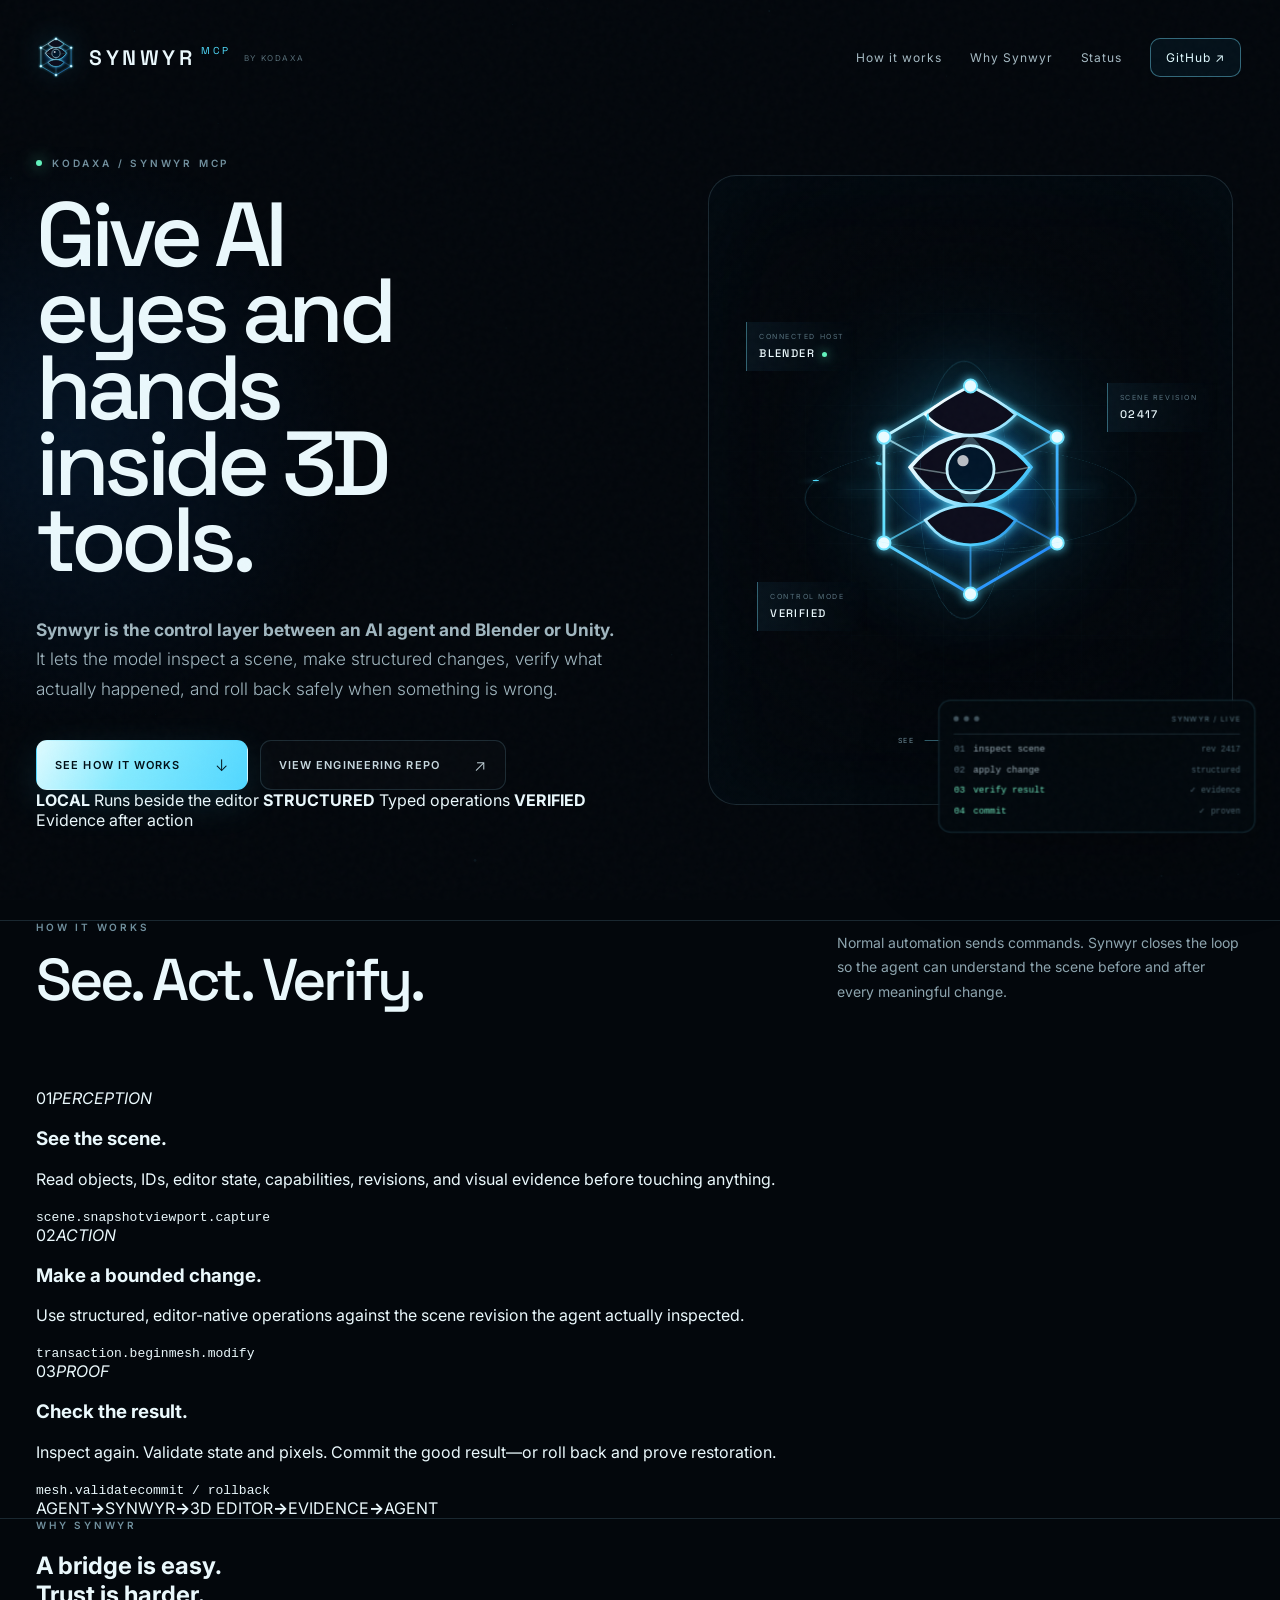
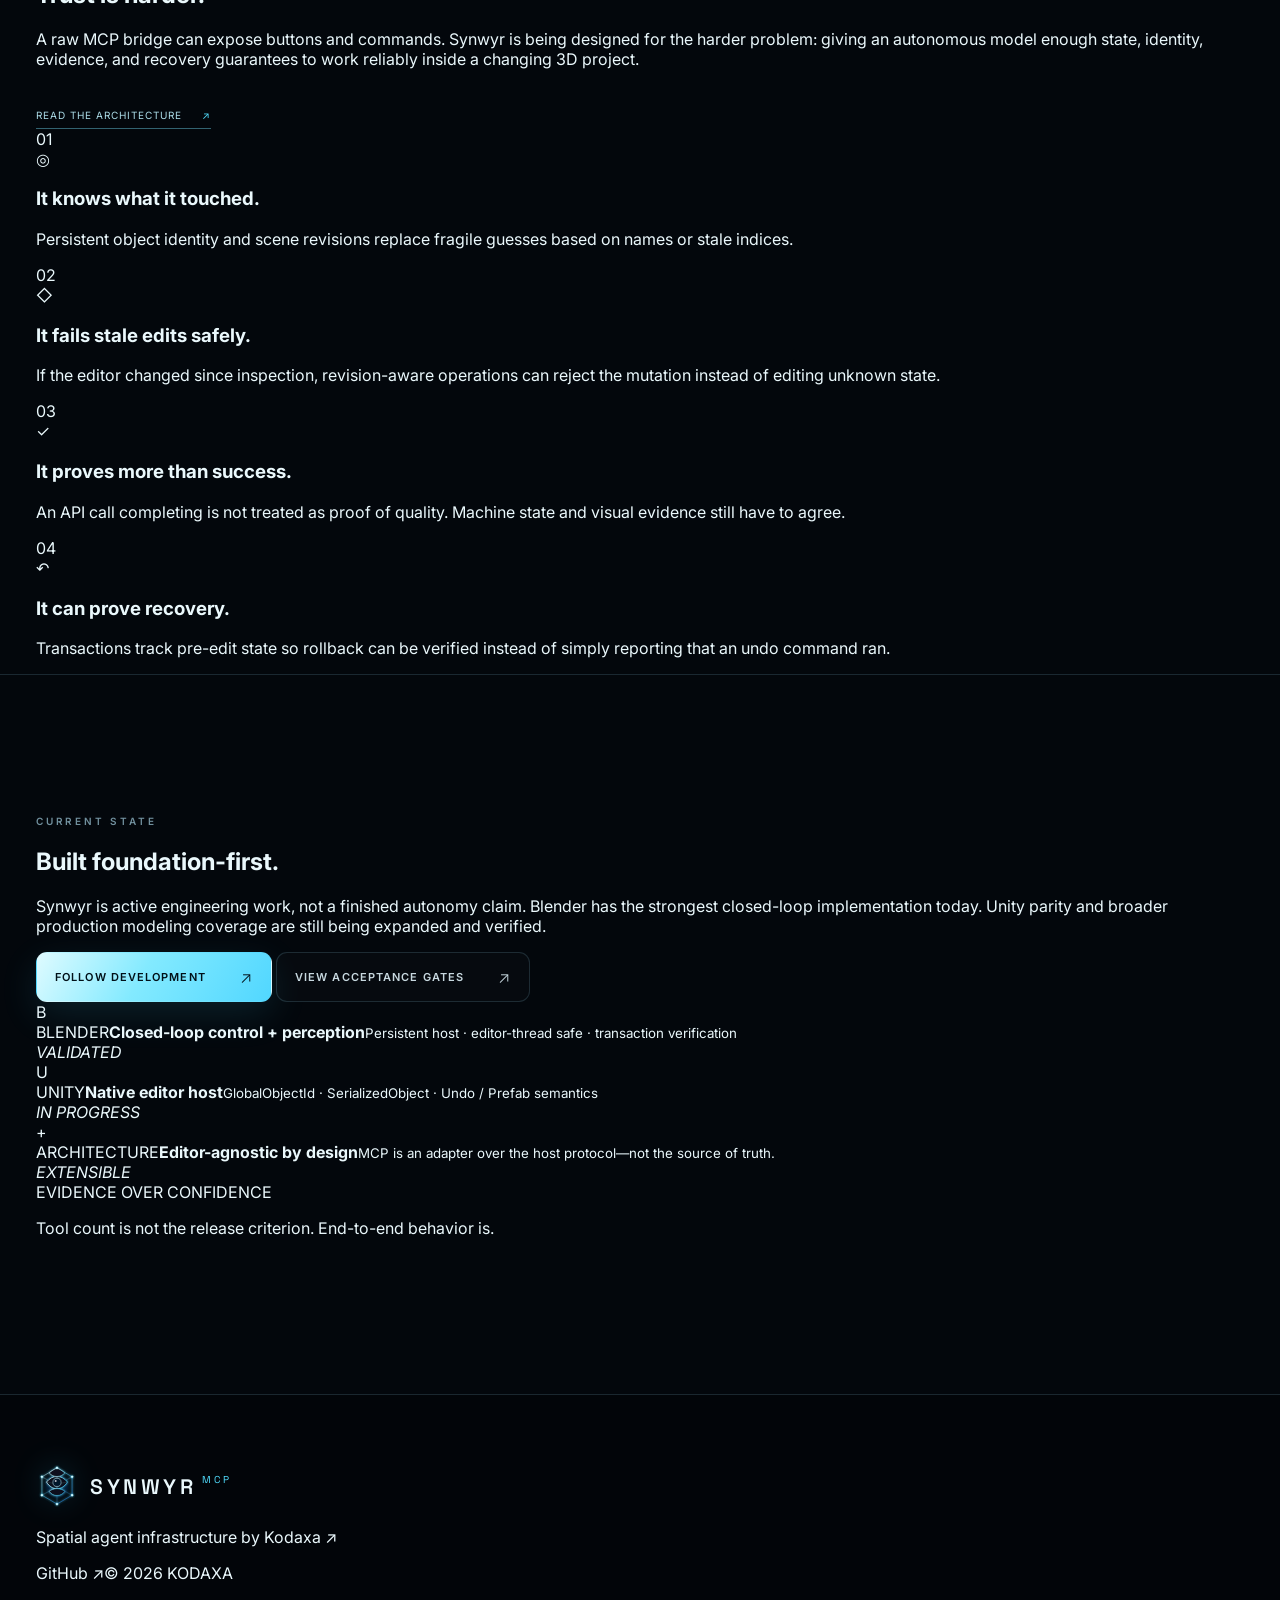
==== commit b5955a51: "Refocus Synwyr landing page into four clear sections" ====
--- a/index.html
+++ b/index.html
@@ -4,13 +4,13 @@
   <meta charset="utf-8">
   <meta name="viewport" content="width=device-width, initial-scale=1">
   <meta name="theme-color" content="#03070c">
-  <meta name="description" content="Synwyr by Kodaxa is a local-first spatial intelligence control plane for AI agents working inside Blender, Unity, and professional 3D environments.">
-  <meta property="og:title" content="Synwyr — Spatial intelligence with proof">
-  <meta property="og:description" content="Give AI agents structured perception, safe action, persistent state, and verifiable recovery inside 3D tools.">
+  <meta name="description" content="Synwyr by Kodaxa gives AI agents safe, structured control inside Blender, Unity, and professional 3D tools—with perception, verification, and rollback built in.">
+  <meta property="og:title" content="Synwyr — Give AI eyes and hands inside 3D tools">
+  <meta property="og:description" content="A local-first control layer for AI agents that can inspect, change, verify, and safely recover 3D scenes.">
   <meta property="og:type" content="website">
   <meta property="og:image" content="/assets/synwyr-social.svg">
   <meta name="twitter:card" content="summary_large_image">
-  <title>Synwyr — Spatial intelligence with proof</title>
+  <title>Synwyr — AI control for 3D tools, with proof</title>
   <link rel="icon" href="/assets/favicon.svg" type="image/svg+xml">
   <link rel="stylesheet" href="/styles.css">
   <script defer src="/app.js"></script>
@@ -22,151 +22,169 @@
 
   <header class="site-header" data-header>
     <a class="brand" href="#top" aria-label="Synwyr home">
-      <img src="/assets/synwyr-mark.svg" width="38" height="38" alt="">
+      <img src="/assets/synwyr-mark.svg" width="42" height="42" alt="">
       <span class="brand-word">SYNWYR</span><span class="brand-mcp">MCP</span><span class="brand-by">by KODAXA</span>
     </a>
     <button class="menu-toggle" type="button" aria-expanded="false" aria-controls="site-nav" data-menu-toggle><span></span><span></span><span class="sr-only">Toggle navigation</span></button>
     <nav id="site-nav" class="site-nav" data-nav>
-      <a href="#system">System</a><a href="#loop">Closed loop</a><a href="#architecture">Architecture</a><a href="#evidence">Evidence</a><a href="#status">Status</a>
-      <a class="nav-cta" href="https://github.com/Kodaxadev/RoboVision" target="_blank" rel="noreferrer">Engineering repo <span>↗</span></a>
+      <a href="#how">How it works</a>
+      <a href="#why">Why Synwyr</a>
+      <a href="#status">Status</a>
+      <a class="nav-cta" href="https://github.com/Kodaxadev/RoboVision" target="_blank" rel="noreferrer">GitHub <span>↗</span></a>
     </nav>
   </header>
 
   <main id="top">
+    <!-- 01 / WHAT IT IS -->
     <section class="hero shell" aria-labelledby="hero-title">
       <div class="hero-copy reveal">
-        <div class="eyebrow"><span class="eyebrow-dot"></span>KODAXA / SPATIAL AGENT INFRASTRUCTURE</div>
-        <h1 id="hero-title"><span>SEE THE WORLD.</span><span>CHANGE IT.</span><span class="accent-line">PROVE IT.</span></h1>
-        <p class="hero-lede">Synwyr is a local-first control plane for AI agents working inside professional 3D environments. Structured perception. Deterministic action. Persistent state. Verifiable recovery.</p>
+        <div class="eyebrow"><span class="eyebrow-dot"></span>KODAXA / SYNWYR MCP</div>
+        <h1 id="hero-title">Give AI <span>eyes and hands</span> inside 3D tools.</h1>
+        <p class="hero-lede"><strong>Synwyr is the control layer between an AI agent and Blender or Unity.</strong> It lets the model inspect a scene, make structured changes, verify what actually happened, and roll back safely when something is wrong.</p>
         <div class="hero-actions">
-          <a class="button button-primary" href="#loop"><span>Explore the control loop</span><i>↓</i></a>
-          <a class="button button-ghost" href="https://github.com/Kodaxadev/RoboVision/blob/main/docs/ARCHITECTURE.md" target="_blank" rel="noreferrer"><span>Read the architecture</span><i>↗</i></a>
+          <a class="button button-primary" href="#how"><span>See how it works</span><i>↓</i></a>
+          <a class="button button-ghost" href="https://github.com/Kodaxadev/RoboVision" target="_blank" rel="noreferrer"><span>View engineering repo</span><i>↗</i></a>
         </div>
-        <div class="hero-proof"><span><b>01</b>LOCAL FIRST</span><span><b>02</b>OPERATION FIRST</span><span><b>03</b>EVIDENCE FIRST</span></div>
+        <div class="hero-strip" aria-label="Synwyr core properties">
+          <span><b>LOCAL</b> Runs beside the editor</span>
+          <span><b>STRUCTURED</b> Typed operations</span>
+          <span><b>VERIFIED</b> Evidence after action</span>
+        </div>
       </div>
 
-      <div class="hero-system reveal" data-tilt-root>
+      <div class="hero-system reveal" data-tilt-root aria-label="Synwyr agent control loop visualization">
         <div class="hero-system-grid" aria-hidden="true"></div>
-        <div class="telemetry telemetry-a"><span>HOST</span><strong>BLENDER</strong><i class="live-dot"></i></div>
-        <div class="telemetry telemetry-b"><span>REVISION</span><strong data-revision>02417</strong></div>
-        <div class="telemetry telemetry-c"><span>MODE</span><strong>VERIFIED</strong></div>
-        <div class="core-wrap" data-tilt><div class="orbit orbit-one"></div><div class="orbit orbit-two"></div><div class="orbit orbit-three"></div><img class="hero-mark" src="/assets/synwyr-mark.svg" alt="Synwyr perception mark"><div class="scan-line"></div></div>
-        <div class="system-caption"><span>PERCEPTION</span><i></i><span>ACTION</span><i></i><span>PROOF</span></div>
-        <div class="terminal-card" aria-label="Example verified operation">
-          <div class="terminal-head"><span></span><span></span><span></span><b>synwyr / transaction</b></div>
-          <code><em>→</em> transaction.begin</code><code><em>→</em> mesh.modify <small>if_revision: 2417</small></code><code class="terminal-ok"><em>✓</em> mesh.validate <small>evidence: 4</small></code><code class="terminal-ok"><em>✓</em> transaction.commit</code>
+        <div class="telemetry telemetry-a"><span>CONNECTED HOST</span><strong>BLENDER</strong><i class="live-dot"></i></div>
+        <div class="telemetry telemetry-b"><span>SCENE REVISION</span><strong data-revision>02417</strong></div>
+        <div class="telemetry telemetry-c"><span>CONTROL MODE</span><strong>VERIFIED</strong></div>
+        <div class="core-wrap" data-tilt>
+          <div class="orbit orbit-one"></div><div class="orbit orbit-two"></div><div class="orbit orbit-three"></div>
+          <img class="hero-mark" src="/assets/synwyr-mark.svg" alt="Synwyr perception mark">
+          <div class="scan-line"></div>
+        </div>
+        <div class="system-caption"><span>SEE</span><i></i><span>ACT</span><i></i><span>VERIFY</span></div>
+        <div class="terminal-card" aria-label="Example Synwyr transaction">
+          <div class="terminal-head"><span></span><span></span><span></span><b>SYNWYR / LIVE</b></div>
+          <code><em>01</em> inspect scene <small>rev 2417</small></code>
+          <code><em>02</em> apply change <small>structured</small></code>
+          <code class="terminal-ok"><em>03</em> verify result <small>✓ evidence</small></code>
+          <code class="terminal-ok"><em>04</em> commit <small>✓ proven</small></code>
         </div>
       </div>
     </section>
 
-    <section class="manifesto border-top" id="system">
-      <div class="shell manifesto-grid">
-        <div class="section-kicker reveal">THE DIFFERENCE</div>
-        <div class="manifesto-copy reveal"><h2>Not a bigger<br>script button.</h2><p>Most agent integrations give a model a remote command surface and hope the result is right. Synwyr is being built around a harder requirement: inspect what exists, make bounded changes, see what changed, and prove whether the result is valid.</p></div>
-        <div class="principle-stack reveal">
-          <article class="principle-card"><span class="principle-no">01</span><div><h3>Structured operations</h3><p>Typed editor-native actions are the normal path. Arbitrary host-code execution is an explicit escape hatch, not the architecture.</p></div></article>
-          <article class="principle-card"><span class="principle-no">02</span><div><h3>Observable state</h3><p>Stable identity, scene revisions, capability discovery, machine-readable inspection, and visual evidence give the agent concrete state to reason against.</p></div></article>
-          <article class="principle-card"><span class="principle-no">03</span><div><h3>Verified transactions</h3><p>Changes happen inside explicit transactions. Rollback is checked against pre-edit state instead of being assumed successful.</p></div></article>
+    <!-- 02 / HOW IT WORKS -->
+    <section class="how-section border-top" id="how">
+      <div class="shell">
+        <div class="section-head reveal">
+          <div><div class="section-kicker">HOW IT WORKS</div><h2>See. Act. Verify.</h2></div>
+          <p>Normal automation sends commands. Synwyr closes the loop so the agent can understand the scene before and after every meaningful change.</p>
+        </div>
+
+        <div class="three-step reveal">
+          <article class="step-card active" data-step="0">
+            <div class="step-top"><span>01</span><i>PERCEPTION</i></div>
+            <h3>See the scene.</h3>
+            <p>Read objects, IDs, editor state, capabilities, revisions, and visual evidence before touching anything.</p>
+            <div class="step-code"><code>scene.snapshot</code><code>viewport.capture</code></div>
+          </article>
+          <article class="step-card" data-step="1">
+            <div class="step-top"><span>02</span><i>ACTION</i></div>
+            <h3>Make a bounded change.</h3>
+            <p>Use structured, editor-native operations against the scene revision the agent actually inspected.</p>
+            <div class="step-code"><code>transaction.begin</code><code>mesh.modify</code></div>
+          </article>
+          <article class="step-card" data-step="2">
+            <div class="step-top"><span>03</span><i>PROOF</i></div>
+            <h3>Check the result.</h3>
+            <p>Inspect again. Validate state and pixels. Commit the good result—or roll back and prove restoration.</p>
+            <div class="step-code"><code>mesh.validate</code><code>commit / rollback</code></div>
+          </article>
+        </div>
+
+        <div class="loop-summary reveal">
+          <div class="loop-line" aria-hidden="true"><span></span></div>
+          <span>AGENT</span><b>→</b><span>SYNWYR</span><b>→</b><span>3D EDITOR</span><b>→</b><span>EVIDENCE</span><b>→</b><span>AGENT</span>
         </div>
       </div>
     </section>
 
-    <section class="loop-section border-top" id="loop">
-      <div class="shell">
-        <div class="section-head reveal"><div><div class="section-kicker">THE CLOSED LOOP</div><h2>Intelligence needs feedback.</h2></div><p>An agent that cannot re-observe the world after acting is guessing. Synwyr turns 3D work into a repeatable perception → action → evidence cycle.</p></div>
-        <div class="loop-stage reveal" data-loop>
-          <div class="loop-track" aria-hidden="true"><span data-loop-progress></span></div>
-          <button class="loop-node active" type="button" data-loop-node="0"><span class="loop-index">01</span><strong>OBSERVE</strong><small>Snapshot + capture</small></button>
-          <button class="loop-node" type="button" data-loop-node="1"><span class="loop-index">02</span><strong>PLAN</strong><small>IDs + revisions</small></button>
-          <button class="loop-node" type="button" data-loop-node="2"><span class="loop-index">03</span><strong>ACT</strong><small>Bounded mutation</small></button>
-          <button class="loop-node" type="button" data-loop-node="3"><span class="loop-index">04</span><strong>INSPECT</strong><small>State + pixels</small></button>
-          <button class="loop-node" type="button" data-loop-node="4"><span class="loop-index">05</span><strong>VERIFY</strong><small>Validate evidence</small></button>
-          <button class="loop-node" type="button" data-loop-node="5"><span class="loop-index">06</span><strong>COMMIT</strong><small>Or prove rollback</small></button>
+    <!-- 03 / WHY SYNWYR -->
+    <section class="why-section border-top" id="why">
+      <div class="shell why-grid">
+        <div class="why-copy reveal">
+          <div class="section-kicker">WHY SYNWYR</div>
+          <h2>A bridge is easy.<br><span>Trust is harder.</span></h2>
+          <p>A raw MCP bridge can expose buttons and commands. Synwyr is being designed for the harder problem: giving an autonomous model enough state, identity, evidence, and recovery guarantees to work reliably inside a changing 3D project.</p>
+          <a class="text-link" href="https://github.com/Kodaxadev/RoboVision/blob/main/docs/ARCHITECTURE.md" target="_blank" rel="noreferrer">Read the architecture <span>↗</span></a>
         </div>
-        <div class="loop-detail reveal">
-          <div class="loop-detail-code"><span class="code-label">CURRENT OPERATION</span><pre data-loop-code>scene.snapshot
-viewport.capture</pre></div>
-          <div class="loop-detail-copy"><span class="loop-detail-number" data-loop-number>01 / 06</span><h3 data-loop-title>Observe before touching anything.</h3><p data-loop-copy>Synwyr begins with explicit editor state and perception evidence. The agent knows which host it is connected to, what that host can do, what revision it is reasoning about, and what the scene actually looks like.</p></div>
+
+        <div class="trust-grid reveal">
+          <article class="trust-card">
+            <span class="trust-no">01</span><div class="trust-icon">◎</div>
+            <h3>It knows what it touched.</h3>
+            <p>Persistent object identity and scene revisions replace fragile guesses based on names or stale indices.</p>
+          </article>
+          <article class="trust-card">
+            <span class="trust-no">02</span><div class="trust-icon">◇</div>
+            <h3>It fails stale edits safely.</h3>
+            <p>If the editor changed since inspection, revision-aware operations can reject the mutation instead of editing unknown state.</p>
+          </article>
+          <article class="trust-card">
+            <span class="trust-no">03</span><div class="trust-icon">✓</div>
+            <h3>It proves more than success.</h3>
+            <p>An API call completing is not treated as proof of quality. Machine state and visual evidence still have to agree.</p>
+          </article>
+          <article class="trust-card">
+            <span class="trust-no">04</span><div class="trust-icon">↶</div>
+            <h3>It can prove recovery.</h3>
+            <p>Transactions track pre-edit state so rollback can be verified instead of simply reporting that an undo command ran.</p>
+          </article>
         </div>
       </div>
     </section>
 
-    <section class="architecture-section border-top" id="architecture">
-      <div class="shell">
-        <div class="section-head reveal"><div><div class="section-kicker">ARCHITECTURE</div><h2>One contract.<br>Native execution.</h2></div><p>MCP is an adapter, not the core protocol. Editor semantics remain stable even as models, clients, and agent transports change.</p></div>
-        <div class="arch-diagram reveal">
-          <div class="arch-column arch-source">
-            <span class="arch-label">INTELLIGENCE</span>
-            <div class="arch-box"><div class="arch-icon agent-icon">✦</div><strong>AI / AGENT</strong><small>Any capable model</small></div>
-            <div class="arch-flow"><span>structured intent</span><i></i></div>
-            <div class="arch-box arch-mcp"><div class="arch-chip">MCP</div><strong>ADAPTER</strong><small>Small by design</small></div>
-          </div>
-          <div class="arch-spine"><div class="spine-glow"></div><img src="/assets/synwyr-mark.svg" alt=""><span>SYNWYR CONTROL PLANE</span><small>VERSIONED · LOCAL · TRANSPORT-NEUTRAL</small></div>
-          <div class="arch-column arch-hosts">
-            <span class="arch-label">HOSTS</span>
-            <article class="host-card host-active"><div class="host-head"><span class="host-orb blender-orb">B</span><div><strong>BLENDER</strong><small>Persistent Python add-on</small></div><span class="host-status">ACTIVE</span></div><ul><li>bpy / BMesh / Depsgraph</li><li>Viewport + perception</li><li>Editor-main-thread execution</li></ul></article>
-            <article class="host-card"><div class="host-head"><span class="host-orb unity-orb">U</span><div><strong>UNITY</strong><small>Native C# Editor package</small></div><span class="host-status progress">IN PROGRESS</span></div><ul><li>SerializedObject / Undo / Prefab</li><li>GlobalObjectId identity</li><li>EditorApplication.update dispatch</li></ul></article>
+    <!-- 04 / CURRENT STATE -->
+    <section class="status-section border-top" id="status">
+      <div class="shell status-layout">
+        <div class="status-copy reveal">
+          <div class="section-kicker">CURRENT STATE</div>
+          <h2>Built foundation-first.</h2>
+          <p>Synwyr is active engineering work, not a finished autonomy claim. Blender has the strongest closed-loop implementation today. Unity parity and broader production modeling coverage are still being expanded and verified.</p>
+          <div class="status-actions">
+            <a class="button button-primary" href="https://github.com/Kodaxadev/RoboVision" target="_blank" rel="noreferrer"><span>Follow development</span><i>↗</i></a>
+            <a class="button button-ghost" href="https://github.com/Kodaxadev/RoboVision/blob/main/docs/GATES.md" target="_blank" rel="noreferrer"><span>View acceptance gates</span><i>↗</i></a>
           </div>
         </div>
-        <div class="arch-facts reveal">
-          <article><span>IDENTITY</span><strong>Objects survive names.</strong><p>Persistent IDs and revision-scoped topology references prevent transient labels and indices from becoming identity.</p></article>
-          <article><span>CONCURRENCY</span><strong>Stale state fails closed.</strong><p>Mutations can carry an expected revision. If the editor changed after inspection, the stale edit is rejected instead of guessed through.</p></article>
-          <article><span>THREADING</span><strong>Respect the editor.</strong><p>Host APIs stay on their required editor thread. Transport plumbing never gets permission to mutate Blender or Unity behind the application.</p></article>
+
+        <div class="host-status-board reveal">
+          <article class="host-row">
+            <div class="host-badge blender">B</div>
+            <div><span>BLENDER</span><strong>Closed-loop control + perception</strong><small>Persistent host · editor-thread safe · transaction verification</small></div>
+            <i class="state good">VALIDATED</i>
+          </article>
+          <article class="host-row">
+            <div class="host-badge unity">U</div>
+            <div><span>UNITY</span><strong>Native editor host</strong><small>GlobalObjectId · SerializedObject · Undo / Prefab semantics</small></div>
+            <i class="state active">IN PROGRESS</i>
+          </article>
+          <article class="host-row future-row">
+            <div class="host-badge future">+</div>
+            <div><span>ARCHITECTURE</span><strong>Editor-agnostic by design</strong><small>MCP is an adapter over the host protocol—not the source of truth.</small></div>
+            <i class="state">EXTENSIBLE</i>
+          </article>
+          <div class="status-principle"><span>EVIDENCE OVER CONFIDENCE</span><p>Tool count is not the release criterion. End-to-end behavior is.</p></div>
         </div>
       </div>
-    </section>
-
-    <section class="evidence-section border-top" id="evidence">
-      <div class="shell evidence-grid">
-        <div class="evidence-copy reveal"><div class="section-kicker">PERCEPTION IS DATA</div><h2>Pixels with provenance.</h2><p>A screenshot alone is ambiguous. Synwyr couples visual evidence with camera/view matrices, projection, viewport dimensions, scene revision, shading state, and capture time.</p><div class="evidence-quote"><span>“</span><p><strong>ok=true</strong> means an operation completed.<br><strong>Quality</strong> still requires evidence.</p></div></div>
-        <div class="sensor-stack reveal" aria-label="Perception bundle layers">
-          <div class="sensor-card sensor-color"><span>01</span><strong>COLOR / SOLID</strong><small>Visual appearance</small><i></i></div><div class="sensor-card sensor-wire"><span>02</span><strong>WIREFRAME</strong><small>Topology evidence</small><i></i></div><div class="sensor-card sensor-depth"><span>03</span><strong>DEPTH</strong><small>Spatial distance</small><i></i></div><div class="sensor-card sensor-normal"><span>04</span><strong>NORMALS</strong><small>Surface orientation</small><i></i></div><div class="sensor-card sensor-id"><span>05</span><strong>OBJECT IDS</strong><small>Pixel → object lineage</small><i></i></div><div class="sensor-card sensor-material"><span>06</span><strong>MATERIAL IDS</strong><small>Surface attribution</small><i></i></div>
-        </div>
-      </div>
-    </section>
-
-    <section class="proof-section border-top">
-      <div class="shell">
-        <div class="proof-banner reveal"><div class="proof-mark"><img src="/assets/synwyr-mark.svg" alt=""></div><div><span class="section-kicker">THE STANDARD</span><h2>Evidence over confidence.</h2><p>A model's confidence is never the final authority. The editor, state, validation result, and captured evidence are.</p></div></div>
-        <div class="proof-grid reveal">
-          <article class="proof-card"><div class="proof-top"><span>STATE</span><i>LIVE</i></div><strong>Monotonic revisions</strong><div class="revision-visual"><span>2417</span><i>→</i><span>2418</span><i>→</i><span>2419</span></div><p>Every meaningful change advances the state the agent must reason against.</p></article>
-          <article class="proof-card"><div class="proof-top"><span>TRANSACTION</span><i>VERIFIED</i></div><strong>Rollback with a receipt</strong><div class="hash-visual">A7F4<span>91C2</span>0E8B<i>✓ MATCH</i></div><p>Restoration is checked against a pre-transaction fingerprint instead of being declared successful on faith.</p></article>
-          <article class="proof-card"><div class="proof-top"><span>CAPABILITIES</span><i>DISCOVERED</i></div><strong>The host is authoritative</strong><div class="cap-visual"><span>scene.*</span><span>mesh.*</span><span>viewport.*</span><span>transaction.*</span></div><p>Clients discover the methods and schemas the connected editor version actually supports.</p></article>
-        </div>
-      </div>
-    </section>
-
-    <section class="mcp-section border-top">
-      <div class="shell mcp-grid">
-        <div class="mcp-copy reveal"><div class="section-kicker">MCP, WITHOUT THE TOOL SPRAWL</div><h2>Three doors.<br>One source of truth.</h2><p>The MCP surface stays intentionally small. Synwyr does not mirror hundreds of editor methods into a second registry that can drift out of sync.</p><a class="text-link" href="https://github.com/Kodaxadev/RoboVision/blob/main/docs/MCP.md" target="_blank" rel="noreferrer">Read the MCP contract <span>↗</span></a></div>
-        <div class="mcp-tools reveal"><article><code>rv_status(host)</code><p>Discover the live editor, version, revision, and capability contract.</p></article><article><code>rv_call(host, method, params, if_revision)</code><p>Forward one structured operation against a known scene revision.</p></article><article><code>rv_capture(host, params, if_revision)</code><p>Return machine-readable provenance and model-facing image evidence.</p></article></div>
-      </div>
-    </section>
-
-    <section class="status-section border-top" id="status">
-      <div class="shell">
-        <div class="section-head reveal"><div><div class="section-kicker">ENGINEERING STATUS</div><h2>Foundation before breadth.</h2></div><p>Synwyr advances by end-to-end acceptance gates, not by inflating a tool count. Each layer has to survive repeatable observe → mutate → verify → rollback cycles before the next one matters.</p></div>
-        <div class="status-rail reveal">
-          <article class="status-item done"><span class="status-index">00</span><div><b>PROTOCOL SUBSTRATE</b><strong>Contract, identity, revisions, transactions</strong></div><i>FOUNDATION</i></article>
-          <article class="status-item done"><span class="status-index">01</span><div><b>BLENDER CLOSED LOOP</b><strong>Observe, mutate, validate, rollback</strong></div><i>VALIDATED</i></article>
-          <article class="status-item done"><span class="status-index">02</span><div><b>PERCEPTION BUNDLE</b><strong>Aligned visual + machine-readable evidence</strong></div><i>VALIDATED</i></article>
-          <article class="status-item active"><span class="status-index">03</span><div><b>PRODUCTION MODELING</b><strong>Typed coverage across real 3D workflows</strong></div><i>EXPANDING</i></article>
-          <article class="status-item active"><span class="status-index">04</span><div><b>UNITY PARITY</b><strong>Equivalent editor-safe closed loop</strong></div><i>ACTIVE</i></article>
-          <article class="status-item"><span class="status-index">05</span><div><b>CROSS-HOST LINEAGE</b><strong>Blender source → Unity asset → scene instance</strong></div><i>NEXT</i></article>
-          <article class="status-item"><span class="status-index">06</span><div><b>AGENT-GRADE AUTONOMY</b><strong>Jobs, replay, audit, recovery, stress</strong></div><i>HORIZON</i></article>
-        </div>
-        <div class="status-note reveal"><span>NOTE</span><p>Unity parity is still under active verification. The public site intentionally distinguishes proven substrate from planned capability.</p><a href="https://github.com/Kodaxadev/RoboVision/blob/main/docs/GATES.md" target="_blank" rel="noreferrer">View acceptance gates ↗</a></div>
-      </div>
-    </section>
-
-    <section class="vision-section border-top">
-      <div class="shell vision-inner reveal"><div class="vision-word">SYNWYR</div><div class="vision-copy"><span class="section-kicker">WELSH / SENSE · PERCEPTION · MEANING</span><h2>The bridge should understand more than commands.</h2><p>The long-term target is not automation that can merely reach an editor. It is a trustworthy spatial substrate through which capable models can perceive, reason, act, correct, and build across 3D tools.</p><div class="vision-actions"><a class="button button-primary" href="https://github.com/Kodaxadev/RoboVision" target="_blank" rel="noreferrer"><span>Follow the engineering</span><i>↗</i></a><a class="button button-ghost" href="https://kodaxa.dev" target="_blank" rel="noreferrer"><span>Kodaxa</span><i>↗</i></a></div></div></div>
     </section>
   </main>
 
   <footer class="site-footer border-top">
-    <div class="shell footer-grid"><div class="footer-brand"><a class="brand" href="#top"><img src="/assets/synwyr-mark.svg" width="38" height="38" alt=""><span class="brand-word">SYNWYR</span><span class="brand-mcp">MCP</span></a><p>Spatial intelligence infrastructure by Kodaxa.</p></div><div class="footer-links"><div><span>PRODUCT</span><a href="#system">System</a><a href="#architecture">Architecture</a><a href="#evidence">Evidence</a></div><div><span>ENGINEERING</span><a href="https://github.com/Kodaxadev/RoboVision" target="_blank" rel="noreferrer">GitHub ↗</a><a href="https://github.com/Kodaxadev/RoboVision/blob/main/docs/PROTOCOL.md" target="_blank" rel="noreferrer">Protocol ↗</a><a href="https://github.com/Kodaxadev/RoboVision/blob/main/docs/GATES.md" target="_blank" rel="noreferrer">Gates ↗</a></div><div><span>KODAXA</span><a href="https://kodaxa.dev" target="_blank" rel="noreferrer">kodaxa.dev ↗</a></div></div></div>
-    <div class="shell footer-bottom"><span>© <span data-year></span> KODAXA</span><span>PERCEPTION · ACTION · PROOF</span><span>BUILT LOCAL-FIRST</span></div>
+    <div class="shell footer-row">
+      <a class="brand" href="#top"><img src="/assets/synwyr-mark.svg" width="38" height="38" alt=""><span class="brand-word">SYNWYR</span><span class="brand-mcp">MCP</span></a>
+      <p>Spatial agent infrastructure by <a href="https://kodaxa.dev" target="_blank" rel="noreferrer">Kodaxa ↗</a></p>
+      <div><a href="https://github.com/Kodaxadev/RoboVision" target="_blank" rel="noreferrer">GitHub ↗</a><span>© <span data-year></span> KODAXA</span></div>
+    </div>
   </footer>
 </body>
 </html>
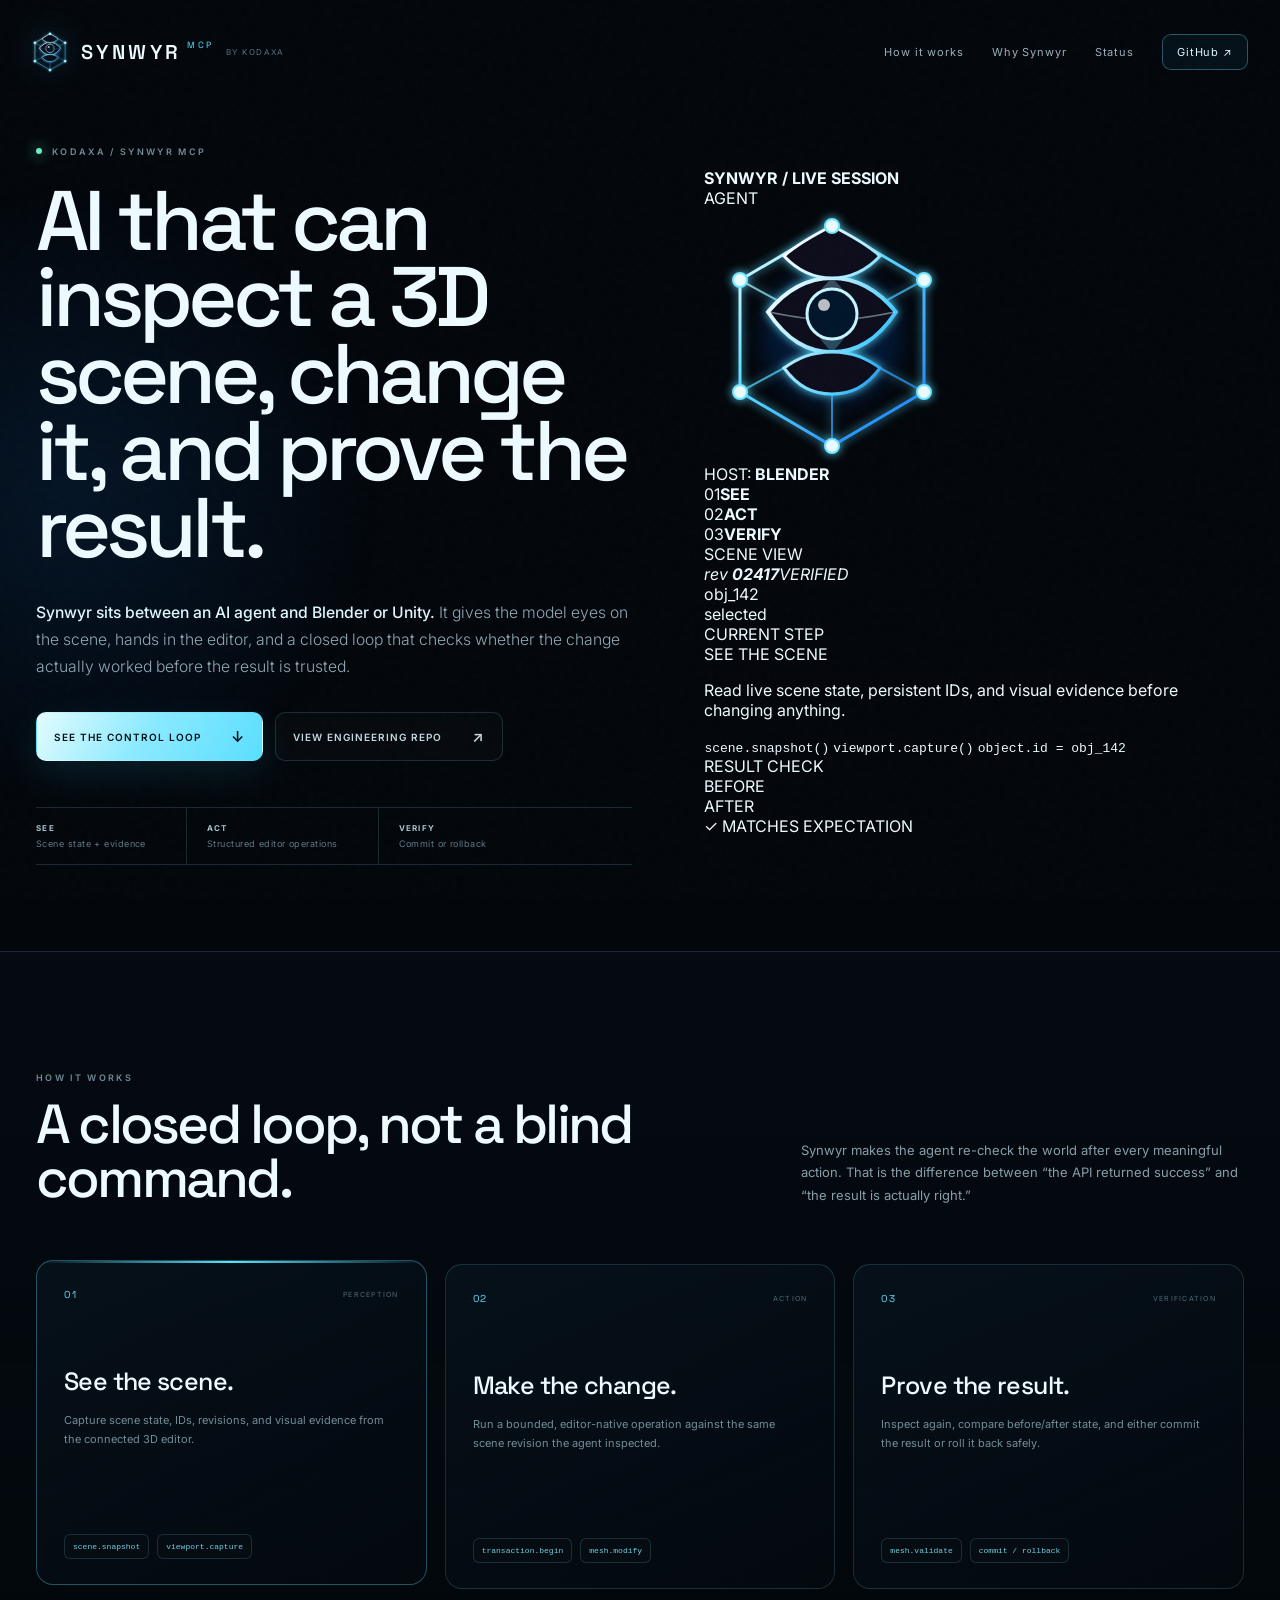
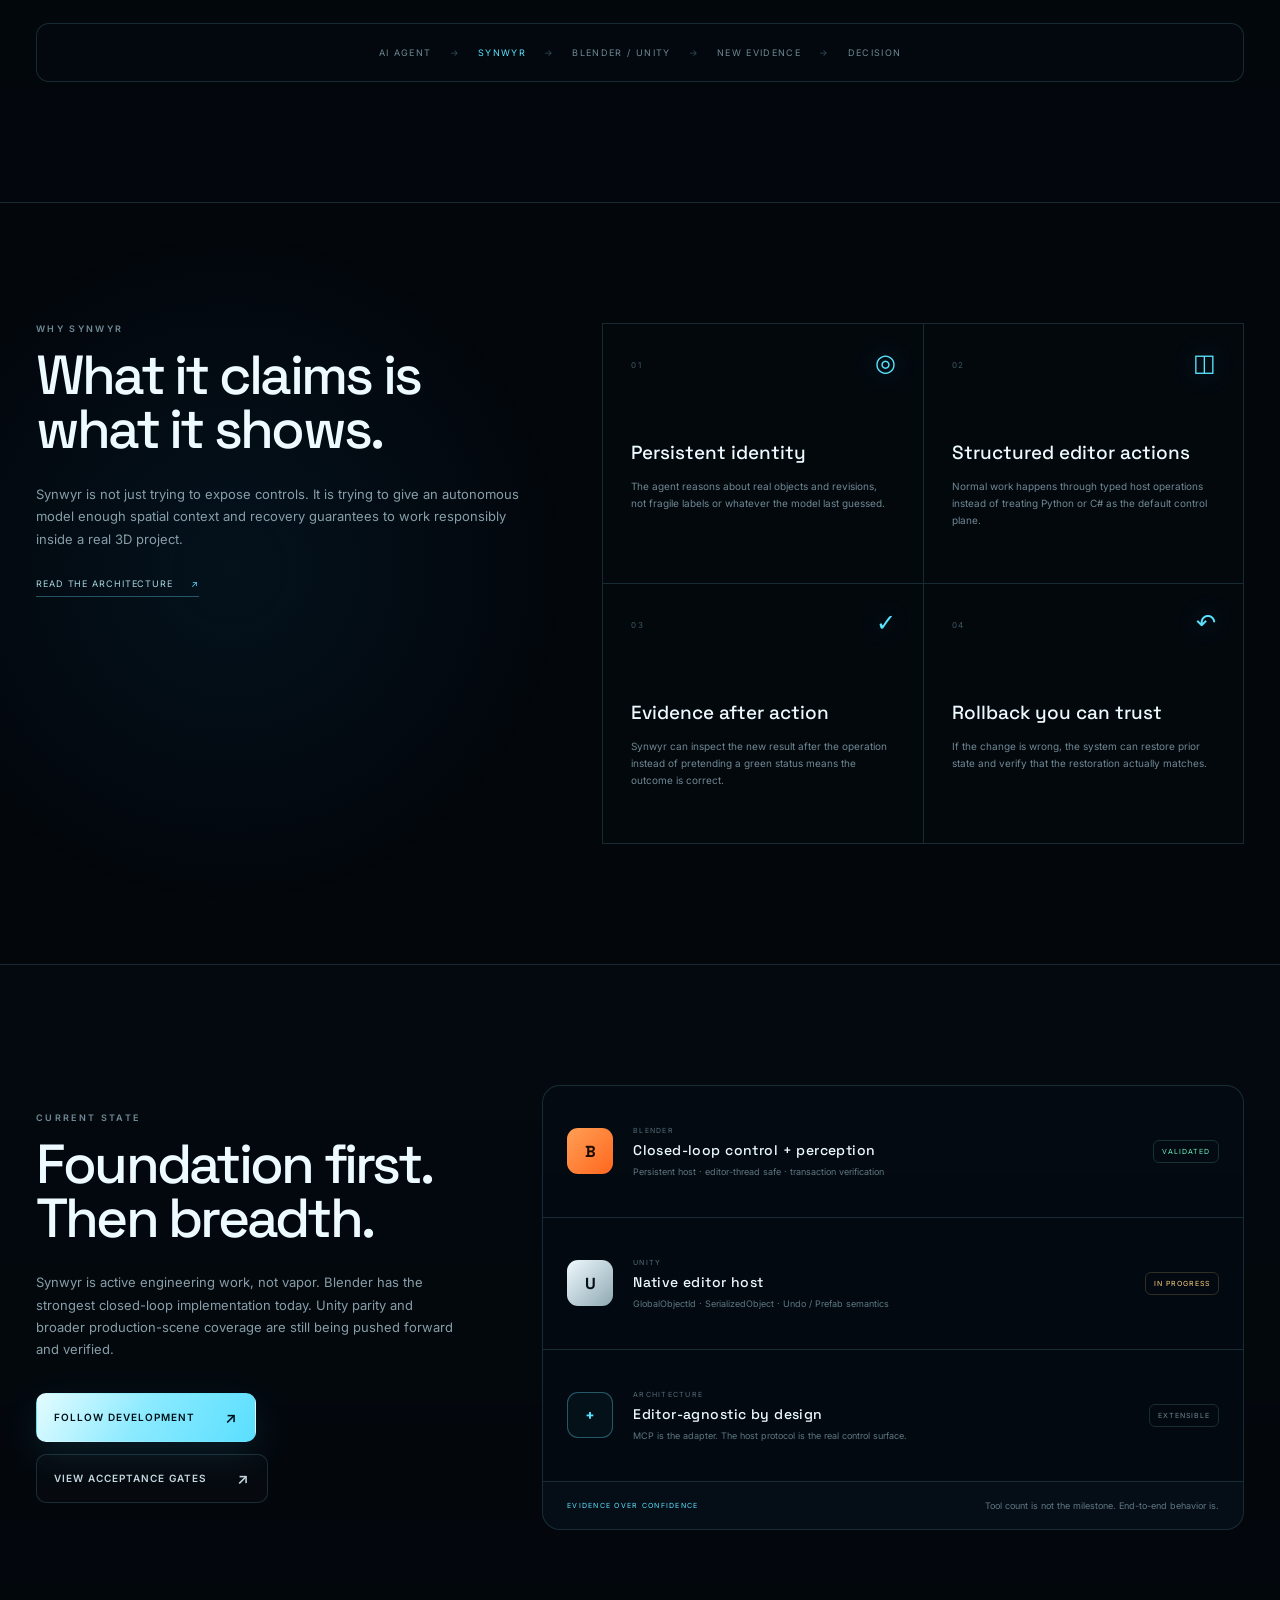
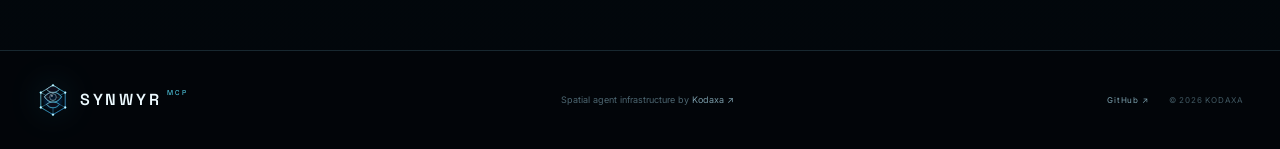
==== commit 952c65fb: "Rebuild hero around live 3D operation proof" ====
--- a/index.html
+++ b/index.html
@@ -35,122 +35,179 @@
   </header>
 
   <main id="top">
-    <!-- 01 / WHAT IT IS -->
     <section class="hero shell" aria-labelledby="hero-title">
       <div class="hero-copy reveal">
         <div class="eyebrow"><span class="eyebrow-dot"></span>KODAXA / SYNWYR MCP</div>
-        <h1 id="hero-title">Give AI <span>eyes and hands</span> inside 3D tools.</h1>
-        <p class="hero-lede"><strong>Synwyr is the control layer between an AI agent and Blender or Unity.</strong> It lets the model inspect a scene, make structured changes, verify what actually happened, and roll back safely when something is wrong.</p>
+        <h1 id="hero-title">AI that can inspect a 3D scene, change it, and prove the result.</h1>
+        <p class="hero-lede"><strong>Synwyr sits between an AI agent and Blender or Unity.</strong> It gives the model eyes on the scene, hands in the editor, and a closed loop that checks whether the change actually worked before the result is trusted.</p>
         <div class="hero-actions">
-          <a class="button button-primary" href="#how"><span>See how it works</span><i>↓</i></a>
+          <a class="button button-primary" href="#how"><span>See the control loop</span><i>↓</i></a>
           <a class="button button-ghost" href="https://github.com/Kodaxadev/RoboVision" target="_blank" rel="noreferrer"><span>View engineering repo</span><i>↗</i></a>
         </div>
         <div class="hero-strip" aria-label="Synwyr core properties">
-          <span><b>LOCAL</b> Runs beside the editor</span>
-          <span><b>STRUCTURED</b> Typed operations</span>
-          <span><b>VERIFIED</b> Evidence after action</span>
-        </div>
-      </div>
-
-      <div class="hero-system reveal" data-tilt-root aria-label="Synwyr agent control loop visualization">
-        <div class="hero-system-grid" aria-hidden="true"></div>
-        <div class="telemetry telemetry-a"><span>CONNECTED HOST</span><strong>BLENDER</strong><i class="live-dot"></i></div>
-        <div class="telemetry telemetry-b"><span>SCENE REVISION</span><strong data-revision>02417</strong></div>
-        <div class="telemetry telemetry-c"><span>CONTROL MODE</span><strong>VERIFIED</strong></div>
-        <div class="core-wrap" data-tilt>
-          <div class="orbit orbit-one"></div><div class="orbit orbit-two"></div><div class="orbit orbit-three"></div>
-          <img class="hero-mark" src="/assets/synwyr-mark.svg" alt="Synwyr perception mark">
-          <div class="scan-line"></div>
-        </div>
-        <div class="system-caption"><span>SEE</span><i></i><span>ACT</span><i></i><span>VERIFY</span></div>
-        <div class="terminal-card" aria-label="Example Synwyr transaction">
-          <div class="terminal-head"><span></span><span></span><span></span><b>SYNWYR / LIVE</b></div>
-          <code><em>01</em> inspect scene <small>rev 2417</small></code>
-          <code><em>02</em> apply change <small>structured</small></code>
-          <code class="terminal-ok"><em>03</em> verify result <small>✓ evidence</small></code>
-          <code class="terminal-ok"><em>04</em> commit <small>✓ proven</small></code>
-        </div>
-      </div>
-    </section>
-
-    <!-- 02 / HOW IT WORKS -->
+          <span><b>SEE</b> Scene state + evidence</span>
+          <span><b>ACT</b> Structured editor operations</span>
+          <span><b>VERIFY</b> Commit or rollback</span>
+        </div>
+      </div>
+
+      <div class="hero-demo reveal" data-tilt-root aria-label="Synwyr scene editing demonstration">
+        <div class="hero-demo-shell" data-tilt>
+          <div class="demo-topbar"><span></span><span></span><span></span><b>SYNWYR / LIVE SESSION</b></div>
+          <div class="demo-grid"></div>
+
+          <div class="agent-panel">
+            <div class="panel-label">AGENT</div>
+            <div class="agent-core">
+              <img src="/assets/synwyr-mark.svg" alt="">
+            </div>
+            <div class="agent-state">HOST: <strong>BLENDER</strong></div>
+          </div>
+
+          <div class="pipeline" aria-hidden="true">
+            <div class="pipe-node active" data-pipe="0"><span>01</span><b>SEE</b></div>
+            <div class="pipe-line"></div>
+            <div class="pipe-node" data-pipe="1"><span>02</span><b>ACT</b></div>
+            <div class="pipe-line"></div>
+            <div class="pipe-node" data-pipe="2"><span>03</span><b>VERIFY</b></div>
+          </div>
+
+          <div class="viewport-panel">
+            <div class="viewport-head">
+              <span>SCENE VIEW</span>
+              <div class="viewport-pills"><i>rev <b data-revision>02417</b></i><i class="mode-pill">VERIFIED</i></div>
+            </div>
+            <div class="viewport-stage">
+              <div class="axis axis-x"></div>
+              <div class="axis axis-y"></div>
+              <div class="scene-base"></div>
+              <div class="object object-a" data-scene-object="a">
+                <div class="cube-face top"></div>
+                <div class="cube-face left"></div>
+                <div class="cube-face right"></div>
+                <div class="selection-ring"></div>
+              </div>
+              <div class="object object-b" data-scene-object="b">
+                <div class="cube-face top"></div>
+                <div class="cube-face left"></div>
+                <div class="cube-face right"></div>
+              </div>
+              <div class="object object-c" data-scene-object="c">
+                <div class="cube-face top"></div>
+                <div class="cube-face left"></div>
+                <div class="cube-face right"></div>
+              </div>
+              <div class="scan-overlay"></div>
+              <div class="vision-box"></div>
+              <div class="measure-tag tag-a">obj_142</div>
+              <div class="measure-tag tag-b">selected</div>
+            </div>
+          </div>
+
+          <div class="ops-panel">
+            <div class="panel-label">CURRENT STEP</div>
+            <div class="ops-stage" data-step-title>SEE THE SCENE</div>
+            <p class="ops-copy" data-step-copy>Read live scene state, persistent IDs, and visual evidence before changing anything.</p>
+            <div class="ops-log" data-step-log>
+              <code>scene.snapshot()</code>
+              <code>viewport.capture()</code>
+              <code>object.id = obj_142</code>
+            </div>
+          </div>
+
+          <div class="compare-panel">
+            <div class="panel-label">RESULT CHECK</div>
+            <div class="compare-grid">
+              <div>
+                <span>BEFORE</span>
+                <div class="mini-scene before"><i></i></div>
+              </div>
+              <div>
+                <span>AFTER</span>
+                <div class="mini-scene after"><i></i></div>
+              </div>
+            </div>
+            <div class="verify-pill" data-verify-pill>✓ MATCHES EXPECTATION</div>
+          </div>
+        </div>
+      </div>
+    </section>
+
     <section class="how-section border-top" id="how">
       <div class="shell">
         <div class="section-head reveal">
-          <div><div class="section-kicker">HOW IT WORKS</div><h2>See. Act. Verify.</h2></div>
-          <p>Normal automation sends commands. Synwyr closes the loop so the agent can understand the scene before and after every meaningful change.</p>
+          <div><div class="section-kicker">HOW IT WORKS</div><h2>A closed loop, not a blind command.</h2></div>
+          <p>Synwyr makes the agent re-check the world after every meaningful action. That is the difference between “the API returned success” and “the result is actually right.”</p>
         </div>
 
         <div class="three-step reveal">
-          <article class="step-card active" data-step="0">
+          <article class="step-card active" data-step-card="0">
             <div class="step-top"><span>01</span><i>PERCEPTION</i></div>
             <h3>See the scene.</h3>
-            <p>Read objects, IDs, editor state, capabilities, revisions, and visual evidence before touching anything.</p>
+            <p>Capture scene state, IDs, revisions, and visual evidence from the connected 3D editor.</p>
             <div class="step-code"><code>scene.snapshot</code><code>viewport.capture</code></div>
           </article>
-          <article class="step-card" data-step="1">
+          <article class="step-card" data-step-card="1">
             <div class="step-top"><span>02</span><i>ACTION</i></div>
-            <h3>Make a bounded change.</h3>
-            <p>Use structured, editor-native operations against the scene revision the agent actually inspected.</p>
+            <h3>Make the change.</h3>
+            <p>Run a bounded, editor-native operation against the same scene revision the agent inspected.</p>
             <div class="step-code"><code>transaction.begin</code><code>mesh.modify</code></div>
           </article>
-          <article class="step-card" data-step="2">
-            <div class="step-top"><span>03</span><i>PROOF</i></div>
-            <h3>Check the result.</h3>
-            <p>Inspect again. Validate state and pixels. Commit the good result—or roll back and prove restoration.</p>
+          <article class="step-card" data-step-card="2">
+            <div class="step-top"><span>03</span><i>VERIFICATION</i></div>
+            <h3>Prove the result.</h3>
+            <p>Inspect again, compare before/after state, and either commit the result or roll it back safely.</p>
             <div class="step-code"><code>mesh.validate</code><code>commit / rollback</code></div>
           </article>
         </div>
 
         <div class="loop-summary reveal">
           <div class="loop-line" aria-hidden="true"><span></span></div>
-          <span>AGENT</span><b>→</b><span>SYNWYR</span><b>→</b><span>3D EDITOR</span><b>→</b><span>EVIDENCE</span><b>→</b><span>AGENT</span>
-        </div>
-      </div>
-    </section>
-
-    <!-- 03 / WHY SYNWYR -->
+          <span>AI AGENT</span><b>→</b><span>SYNWYR</span><b>→</b><span>BLENDER / UNITY</span><b>→</b><span>NEW EVIDENCE</span><b>→</b><span>DECISION</span>
+        </div>
+      </div>
+    </section>
+
     <section class="why-section border-top" id="why">
       <div class="shell why-grid">
         <div class="why-copy reveal">
           <div class="section-kicker">WHY SYNWYR</div>
-          <h2>A bridge is easy.<br><span>Trust is harder.</span></h2>
-          <p>A raw MCP bridge can expose buttons and commands. Synwyr is being designed for the harder problem: giving an autonomous model enough state, identity, evidence, and recovery guarantees to work reliably inside a changing 3D project.</p>
+          <h2>What it claims is what it shows.</h2>
+          <p>Synwyr is not just trying to expose controls. It is trying to give an autonomous model enough spatial context and recovery guarantees to work responsibly inside a real 3D project.</p>
           <a class="text-link" href="https://github.com/Kodaxadev/RoboVision/blob/main/docs/ARCHITECTURE.md" target="_blank" rel="noreferrer">Read the architecture <span>↗</span></a>
         </div>
 
         <div class="trust-grid reveal">
           <article class="trust-card">
             <span class="trust-no">01</span><div class="trust-icon">◎</div>
-            <h3>It knows what it touched.</h3>
-            <p>Persistent object identity and scene revisions replace fragile guesses based on names or stale indices.</p>
-          </article>
-          <article class="trust-card">
-            <span class="trust-no">02</span><div class="trust-icon">◇</div>
-            <h3>It fails stale edits safely.</h3>
-            <p>If the editor changed since inspection, revision-aware operations can reject the mutation instead of editing unknown state.</p>
+            <h3>Persistent identity</h3>
+            <p>The agent reasons about real objects and revisions, not fragile labels or whatever the model last guessed.</p>
+          </article>
+          <article class="trust-card">
+            <span class="trust-no">02</span><div class="trust-icon">◫</div>
+            <h3>Structured editor actions</h3>
+            <p>Normal work happens through typed host operations instead of treating Python or C# as the default control plane.</p>
           </article>
           <article class="trust-card">
             <span class="trust-no">03</span><div class="trust-icon">✓</div>
-            <h3>It proves more than success.</h3>
-            <p>An API call completing is not treated as proof of quality. Machine state and visual evidence still have to agree.</p>
+            <h3>Evidence after action</h3>
+            <p>Synwyr can inspect the new result after the operation instead of pretending a green status means the outcome is correct.</p>
           </article>
           <article class="trust-card">
             <span class="trust-no">04</span><div class="trust-icon">↶</div>
-            <h3>It can prove recovery.</h3>
-            <p>Transactions track pre-edit state so rollback can be verified instead of simply reporting that an undo command ran.</p>
-          </article>
-        </div>
-      </div>
-    </section>
-
-    <!-- 04 / CURRENT STATE -->
+            <h3>Rollback you can trust</h3>
+            <p>If the change is wrong, the system can restore prior state and verify that the restoration actually matches.</p>
+          </article>
+        </div>
+      </div>
+    </section>
+
     <section class="status-section border-top" id="status">
       <div class="shell status-layout">
         <div class="status-copy reveal">
           <div class="section-kicker">CURRENT STATE</div>
-          <h2>Built foundation-first.</h2>
-          <p>Synwyr is active engineering work, not a finished autonomy claim. Blender has the strongest closed-loop implementation today. Unity parity and broader production modeling coverage are still being expanded and verified.</p>
+          <h2>Foundation first. Then breadth.</h2>
+          <p>Synwyr is active engineering work, not vapor. Blender has the strongest closed-loop implementation today. Unity parity and broader production-scene coverage are still being pushed forward and verified.</p>
           <div class="status-actions">
             <a class="button button-primary" href="https://github.com/Kodaxadev/RoboVision" target="_blank" rel="noreferrer"><span>Follow development</span><i>↗</i></a>
             <a class="button button-ghost" href="https://github.com/Kodaxadev/RoboVision/blob/main/docs/GATES.md" target="_blank" rel="noreferrer"><span>View acceptance gates</span><i>↗</i></a>
@@ -170,10 +227,10 @@
           </article>
           <article class="host-row future-row">
             <div class="host-badge future">+</div>
-            <div><span>ARCHITECTURE</span><strong>Editor-agnostic by design</strong><small>MCP is an adapter over the host protocol—not the source of truth.</small></div>
+            <div><span>ARCHITECTURE</span><strong>Editor-agnostic by design</strong><small>MCP is the adapter. The host protocol is the real control surface.</small></div>
             <i class="state">EXTENSIBLE</i>
           </article>
-          <div class="status-principle"><span>EVIDENCE OVER CONFIDENCE</span><p>Tool count is not the release criterion. End-to-end behavior is.</p></div>
+          <div class="status-principle"><span>EVIDENCE OVER CONFIDENCE</span><p>Tool count is not the milestone. End-to-end behavior is.</p></div>
         </div>
       </div>
     </section>
--- a/styles.css
+++ b/styles.css
@@ -1,383 +1,23 @@
 @import url('https://fonts.googleapis.com/css2?family=Inter:wght@300;400;500;600;700&family=Space+Grotesk:wght@400;500;600;700&display=swap');
 
 :root {
-  --bg: #03070c;
-  --bg-2: #050b12;
-  --panel: rgba(8, 17, 27, .72);
-  --panel-solid: #08111b;
-  --line: rgba(147, 218, 242, .16);
-  --line-bright: rgba(117, 226, 255, .42);
-  --text: #eaf8fc;
-  --muted: #829aa5;
-  --muted-2: #566c76;
-  --cyan: #51deff;
-  --cyan-bright: #b7f5ff;
-  --blue: #1785ff;
-  --green: #62f2bd;
-  --warn: #ffcc74;
-  --radius: 18px;
-  --shell: min(1440px, calc(100vw - 72px));
-  --display: 'Space Grotesk', sans-serif;
-  --body: 'Inter', sans-serif;
+  --bg:#03070c; --bg2:#071019; --panel:rgba(8,18,28,.72); --line:rgba(140,222,248,.16); --line2:rgba(102,224,255,.34);
+  --text:#edfaff; --muted:#839aa5; --muted2:#55707b; --cyan:#59e3ff; --blue:#1785ff; --green:#69efbd; --amber:#ffd27e;
+  --display:'Space Grotesk',sans-serif; --body:'Inter',sans-serif; --shell:min(1400px,calc(100vw - 72px));
 }
-
-* { box-sizing: border-box; }
-html { scroll-behavior: smooth; background: var(--bg); }
-body { margin: 0; min-width: 320px; background: var(--bg); color: var(--text); font-family: var(--body); overflow-x: hidden; }
-body::selection { background: var(--cyan); color: #001018; }
-a { color: inherit; text-decoration: none; }
-button, input, textarea, select { font: inherit; }
-img { display: block; max-width: 100%; }
-button { color: inherit; }
-.sr-only { position: absolute; width: 1px; height: 1px; padding: 0; margin: -1px; overflow: hidden; clip: rect(0,0,0,0); white-space: nowrap; border: 0; }
-.shell { width: var(--shell); margin-inline: auto; }
-.border-top { border-top: 1px solid var(--line); }
-
-.field { position: fixed; inset: 0; width: 100%; height: 100%; pointer-events: none; opacity: .52; z-index: 0; }
-.noise { position: fixed; inset: 0; pointer-events: none; z-index: 20; opacity: .025; background-image: url("data:image/svg+xml,%3Csvg viewBox='0 0 180 180' xmlns='http://www.w3.org/2000/svg'%3E%3Cfilter id='n'%3E%3CfeTurbulence type='fractalNoise' baseFrequency='.84' numOctaves='4' stitchTiles='stitch'/%3E%3C/filter%3E%3Crect width='100%25' height='100%25' filter='url(%23n)' opacity='.8'/%3E%3C/svg%3E"); }
-.cursor-light { position: fixed; width: 540px; height: 540px; border-radius: 50%; pointer-events: none; z-index: 0; background: radial-gradient(circle, rgba(48, 190, 255, .08), rgba(48, 190, 255, 0) 68%); transform: translate(-50%,-50%); opacity: 0; transition: opacity .5s; }
-body:hover .cursor-light { opacity: 1; }
-
-.site-header { position: fixed; top: 0; left: 0; right: 0; z-index: 30; height: 82px; display: flex; align-items: center; justify-content: space-between; width: min(1540px, calc(100vw - 40px)); margin: 16px auto 0; padding: 0 18px 0 14px; border: 1px solid transparent; border-radius: 16px; transition: background .3s, border-color .3s, backdrop-filter .3s, transform .3s; }
-.site-header.scrolled { height: 70px; background: rgba(3, 8, 13, .76); border-color: var(--line); backdrop-filter: blur(18px); -webkit-backdrop-filter: blur(18px); }
-.brand { display: inline-flex; align-items: center; gap: 10px; min-width: max-content; }
-.brand img { width: 42px; height: 42px; filter: drop-shadow(0 0 16px rgba(63, 211, 255, .24)); }
-.brand-word { font-family: var(--display); font-weight: 600; font-size: 21px; letter-spacing: .17em; margin-left: 2px; }
-.brand-mcp { color: var(--cyan); font-family: var(--display); font-size: 10px; letter-spacing: .28em; transform: translateY(-7px); margin-left: -4px; }
-.brand-by { color: var(--muted-2); font-size: 8px; letter-spacing: .2em; margin-left: 3px; text-transform: uppercase; transform: translateY(1px); }
-.site-nav { display: flex; align-items: center; gap: 28px; color: #a6bac3; font-size: 12px; letter-spacing: .08em; }
-.site-nav > a:not(.nav-cta) { position: relative; padding: 10px 0; transition: color .2s; }
-.site-nav > a:not(.nav-cta)::after { content: ''; position: absolute; left: 0; right: 100%; bottom: 4px; height: 1px; background: var(--cyan); transition: right .2s; }
-.site-nav > a:hover { color: var(--text); }
-.site-nav > a:hover::after { right: 0; }
-.nav-cta { border: 1px solid var(--line-bright); padding: 11px 15px; border-radius: 10px; color: #dffaff; background: rgba(41, 187, 255, .06); transition: border-color .2s, background .2s, box-shadow .2s; }
-.nav-cta:hover { border-color: var(--cyan); background: rgba(41, 187, 255, .11); box-shadow: 0 0 32px rgba(38, 188, 255, .08); }
-.menu-toggle { display: none; width: 42px; height: 42px; background: transparent; border: 1px solid var(--line); border-radius: 10px; align-items: center; justify-content: center; flex-direction: column; gap: 6px; }
-.menu-toggle span:not(.sr-only) { width: 17px; height: 1px; background: var(--text); }
-
-.hero { position: relative; z-index: 2; min-height: 100vh; padding-top: 150px; padding-bottom: 90px; display: grid; grid-template-columns: 1.03fr .97fr; gap: 80px; align-items: center; }
-.hero::before { content: ''; position: absolute; width: 620px; height: 620px; left: -280px; top: 14%; background: radial-gradient(circle, rgba(23, 133, 255, .1), transparent 68%); pointer-events: none; }
-.eyebrow, .section-kicker { color: #71909e; font-size: 10px; font-weight: 600; letter-spacing: .28em; text-transform: uppercase; }
-.eyebrow { display: inline-flex; align-items: center; gap: 10px; margin-bottom: 28px; }
-.eyebrow-dot { width: 6px; height: 6px; border-radius: 50%; background: var(--green); box-shadow: 0 0 16px var(--green); }
-.hero h1 { margin: 0; font-family: var(--display); font-weight: 500; letter-spacing: -.06em; font-size: clamp(62px, 7.1vw, 124px); line-height: .84; }
-.hero h1 span { display: block; }
-.hero h1 .accent-line { color: transparent; -webkit-text-stroke: 1px rgba(188, 241, 255, .55); background: linear-gradient(90deg, var(--cyan-bright) 0, #8feaff 24%, rgba(132, 226, 255, .17) 75%); -webkit-background-clip: text; background-clip: text; }
-.hero-lede { max-width: 660px; margin: 36px 0 0; color: #a1b7c0; font-size: clamp(16px, 1.35vw, 20px); line-height: 1.72; font-weight: 300; }
-.hero-actions { display: flex; flex-wrap: wrap; gap: 12px; margin-top: 36px; }
-.button { min-height: 50px; display: inline-flex; align-items: center; justify-content: space-between; gap: 34px; padding: 0 18px; border-radius: 11px; border: 1px solid var(--line); font-size: 11px; font-weight: 600; letter-spacing: .1em; text-transform: uppercase; transition: transform .2s, border-color .2s, background .2s, box-shadow .2s; }
-.button:hover { transform: translateY(-2px); }
-.button i { font-style: normal; font-size: 16px; font-weight: 300; }
-.button-primary { background: linear-gradient(120deg, #dffbff 0%, #83eaff 45%, #51d7ff 100%); color: #001018; border-color: transparent; box-shadow: 0 12px 38px rgba(74, 220, 255, .12); }
-.button-primary:hover { box-shadow: 0 16px 45px rgba(74, 220, 255, .2); }
-.button-ghost { background: rgba(255,255,255,.015); color: #c7d8df; }
-.button-ghost:hover { border-color: rgba(118, 225, 255, .45); background: rgba(66, 211, 255, .04); }
-.hero-proof { display: flex; gap: 28px; margin-top: 56px; padding-top: 19px; border-top: 1px solid var(--line); color: #627a85; font-family: var(--display); font-size: 9px; letter-spacing: .18em; }
-.hero-proof span { display: inline-flex; gap: 8px; align-items: center; white-space: nowrap; }
-.hero-proof b { color: var(--cyan); font-size: 8px; }
-
-.hero-system { position: relative; min-height: 670px; display: grid; place-items: center; perspective: 900px; }
-.hero-system::before { content: ''; position: absolute; inset: 3% 2%; border: 1px solid var(--line); border-radius: 28px; background: radial-gradient(circle at 50% 45%, rgba(15, 109, 163, .13), rgba(3, 8, 13, .08) 45%, rgba(3, 8, 13, .55) 80%); box-shadow: inset 0 0 90px rgba(41, 177, 255, .03); }
-.hero-system-grid { position: absolute; inset: 3%; border-radius: 28px; opacity: .21; background-image: linear-gradient(rgba(96,210,246,.12) 1px, transparent 1px), linear-gradient(90deg, rgba(96,210,246,.12) 1px, transparent 1px); background-size: 46px 46px; mask-image: radial-gradient(circle at center, black, transparent 73%); }
-.core-wrap { position: relative; width: min(390px, 65%); aspect-ratio: 1; display: grid; place-items: center; transform-style: preserve-3d; transition: transform .15s ease-out; }
-.hero-mark { position: relative; width: 68%; z-index: 3; filter: drop-shadow(0 0 38px rgba(41, 195, 255, .3)); animation: breathe 5s ease-in-out infinite; }
-.orbit { position: absolute; border: 1px solid rgba(91, 221, 255, .17); border-radius: 50%; }
-.orbit::before { content: ''; position: absolute; width: 6px; height: 6px; border-radius: 50%; top: 50%; left: -3px; background: var(--cyan); box-shadow: 0 0 14px var(--cyan); }
-.orbit-one { inset: 4%; transform: rotateX(72deg) rotateZ(12deg); animation: orbitOne 12s linear infinite; }
-.orbit-two { inset: 14%; transform: rotateY(70deg) rotateZ(32deg); animation: orbitTwo 14s linear infinite reverse; }
-.orbit-three { inset: 23%; transform: rotateX(58deg) rotateY(20deg); animation: orbitThree 9s linear infinite; }
-.scan-line { position: absolute; z-index: 6; width: 75%; height: 1px; background: linear-gradient(90deg, transparent, var(--cyan), transparent); box-shadow: 0 0 14px var(--cyan); opacity: .5; animation: scan 4s ease-in-out infinite; }
-.telemetry { position: absolute; z-index: 5; min-width: 110px; padding: 10px 12px; border-left: 1px solid var(--line-bright); background: linear-gradient(90deg, rgba(13,34,47,.48), transparent); backdrop-filter: blur(4px); }
-.telemetry span { display: block; color: #58727e; font-size: 7px; letter-spacing: .22em; }
-.telemetry strong { display: inline-block; margin-top: 5px; font-family: var(--display); font-size: 11px; letter-spacing: .13em; font-weight: 500; }
-.telemetry-a { left: 9%; top: 25%; }
-.telemetry-b { right: 5%; top: 34%; }
-.telemetry-c { left: 11%; bottom: 29%; }
-.live-dot { display: inline-block; width: 5px; height: 5px; border-radius: 50%; margin-left: 7px; background: var(--green); box-shadow: 0 0 11px var(--green); }
-.system-caption { position: absolute; bottom: 12%; left: 50%; transform: translateX(-50%); display: flex; align-items: center; gap: 10px; color: #72909d; font-size: 7px; letter-spacing: .2em; white-space: nowrap; }
-.system-caption i { width: 18px; height: 1px; background: var(--line-bright); }
-.terminal-card { position: absolute; z-index: 7; bottom: 0; right: -1%; width: 310px; padding: 13px 14px 15px; border: 1px solid rgba(112,217,246,.19); border-radius: 12px; background: rgba(3,9,14,.84); backdrop-filter: blur(16px); box-shadow: 0 24px 80px rgba(0,0,0,.28); transform: translateZ(20px); }
-.terminal-head { display: flex; gap: 5px; align-items: center; padding-bottom: 10px; border-bottom: 1px solid var(--line); }
-.terminal-head > span { width: 5px; height: 5px; border-radius: 50%; background: #40535d; }
-.terminal-head b { margin-left: auto; color: #4e6873; font-size: 7px; font-weight: 500; letter-spacing: .15em; }
-.terminal-card code { display: flex; align-items: center; gap: 8px; padding-top: 10px; color: #9db1ba; font-family: ui-monospace, SFMono-Regular, Menlo, monospace; font-size: 9px; }
-.terminal-card code em { color: #5b7581; font-style: normal; }
-.terminal-card code small { margin-left: auto; color: #4e6873; font-size: 8px; }
-.terminal-card .terminal-ok, .terminal-card .terminal-ok em { color: #71e9c0; }
-
-section:not(.hero) { position: relative; z-index: 2; }
-.manifesto { padding: 140px 0; background: linear-gradient(180deg, rgba(5,12,18,.7), rgba(3,7,12,.4)); }
-.manifesto-grid { display: grid; grid-template-columns: .55fr 1.15fr 1.3fr; gap: 58px; align-items: start; }
-.manifesto-copy h2, .section-head h2, .evidence-copy h2, .mcp-copy h2, .vision-copy h2 { font-family: var(--display); margin: 18px 0 0; font-size: clamp(42px, 4.6vw, 78px); line-height: .98; letter-spacing: -.055em; font-weight: 500; }
-.manifesto-copy p, .section-head > p, .evidence-copy > p, .mcp-copy > p, .vision-copy > p { color: #8da4ae; line-height: 1.75; font-size: 14px; }
-.manifesto-copy p { max-width: 560px; margin-top: 28px; }
-.principle-stack { border-top: 1px solid var(--line); }
-.principle-card { display: grid; grid-template-columns: 50px 1fr; gap: 16px; padding: 24px 0 25px; border-bottom: 1px solid var(--line); }
-.principle-no { color: var(--cyan); font-family: var(--display); font-size: 10px; letter-spacing: .18em; padding-top: 4px; }
-.principle-card h3 { margin: 0; font-family: var(--display); font-size: 17px; font-weight: 500; }
-.principle-card p { margin: 9px 0 0; color: #7f959e; font-size: 12px; line-height: 1.65; }
-
-.loop-section, .architecture-section, .proof-section, .status-section { padding: 140px 0; }
-.section-head { display: grid; grid-template-columns: 1.15fr .65fr; gap: 80px; align-items: end; margin-bottom: 80px; }
-.section-head > p { margin: 0 0 4px; max-width: 540px; }
-.loop-stage { position: relative; display: grid; grid-template-columns: repeat(6, 1fr); gap: 0; margin-top: 24px; }
-.loop-track { position: absolute; left: 5%; right: 5%; top: 25px; height: 1px; background: rgba(128,215,243,.15); }
-.loop-track span { display: block; width: 0; height: 100%; background: linear-gradient(90deg, var(--blue), var(--cyan)); box-shadow: 0 0 14px rgba(71,216,255,.35); transition: width .45s ease; }
-.loop-node { position: relative; z-index: 2; appearance: none; border: 0; background: none; padding: 0 14px; text-align: left; cursor: pointer; }
-.loop-node::before { content: ''; display: block; width: 10px; height: 10px; border-radius: 50%; margin: 20px auto 29px; background: #0b1821; border: 1px solid #294653; box-shadow: 0 0 0 7px var(--bg); transition: background .2s, box-shadow .2s, border-color .2s; }
-.loop-node:hover::before, .loop-node.active::before { background: var(--cyan); border-color: var(--cyan); box-shadow: 0 0 0 7px var(--bg), 0 0 18px rgba(62,218,255,.55); }
-.loop-index { display: block; color: #4c6671; font-size: 8px; letter-spacing: .2em; }
-.loop-node strong { display: block; margin-top: 7px; font-family: var(--display); font-size: 14px; font-weight: 500; letter-spacing: .07em; color: #849ca6; transition: color .2s; }
-.loop-node small { display: block; margin-top: 7px; color: #435a64; font-size: 9px; }
-.loop-node.active strong, .loop-node:hover strong { color: var(--text); }
-.loop-detail { margin-top: 66px; border: 1px solid var(--line); border-radius: 18px; display: grid; grid-template-columns: .65fr 1.35fr; overflow: hidden; background: linear-gradient(135deg, rgba(10,24,35,.62), rgba(4,10,15,.35)); min-height: 245px; }
-.loop-detail-code { padding: 34px; border-right: 1px solid var(--line); background-image: linear-gradient(rgba(90,210,244,.045) 1px, transparent 1px), linear-gradient(90deg, rgba(90,210,244,.045) 1px, transparent 1px); background-size: 24px 24px; }
-.code-label { color: #526b76; font-size: 8px; letter-spacing: .2em; }
-.loop-detail pre { margin: 32px 0 0; color: #79e4ff; font-family: ui-monospace, SFMono-Regular, Menlo, monospace; font-size: 15px; line-height: 1.7; white-space: pre-wrap; }
-.loop-detail-copy { position: relative; padding: 34px 45px; }
-.loop-detail-number { color: #4f6873; font-size: 9px; letter-spacing: .22em; }
-.loop-detail-copy h3 { margin: 44px 0 0; font-family: var(--display); font-size: clamp(26px, 2.5vw, 40px); letter-spacing: -.035em; font-weight: 500; }
-.loop-detail-copy p { max-width: 750px; margin: 18px 0 0; color: #849aa4; font-size: 13px; line-height: 1.72; }
-
-.architecture-section { background: radial-gradient(circle at 70% 52%, rgba(18,116,176,.08), transparent 36%); }
-.arch-diagram { display: grid; grid-template-columns: 1fr .72fr 1.18fr; gap: 24px; min-height: 610px; }
-.arch-column { position: relative; display: flex; flex-direction: column; gap: 14px; }
-.arch-label { color: #425d68; font-size: 8px; letter-spacing: .24em; margin-bottom: 6px; }
-.arch-box, .host-card { border: 1px solid var(--line); border-radius: 15px; background: rgba(7,17,25,.52); }
-.arch-box { min-height: 150px; display: flex; flex-direction: column; justify-content: center; align-items: center; text-align: center; }
-.arch-box strong { margin-top: 10px; font-family: var(--display); letter-spacing: .13em; font-size: 14px; font-weight: 500; }
-.arch-box small { margin-top: 7px; color: #516975; font-size: 9px; }
-.arch-icon { font-size: 29px; color: var(--cyan); text-shadow: 0 0 22px rgba(75,219,255,.6); }
-.arch-chip { border: 1px solid rgba(86,222,255,.34); color: var(--cyan); padding: 5px 8px; border-radius: 7px; font-size: 9px; letter-spacing: .14em; }
-.arch-flow { height: 72px; position: relative; display: grid; place-items: center; }
-.arch-flow i { position: absolute; top: 0; bottom: 0; left: 50%; width: 1px; background: linear-gradient(var(--line), var(--cyan), var(--line)); }
-.arch-flow i::after { content: ''; position: absolute; left: -3px; top: 15%; width: 7px; height: 7px; border-radius: 50%; background: var(--cyan); box-shadow: 0 0 13px var(--cyan); animation: packet 3s linear infinite; }
-.arch-flow span { position: relative; z-index: 2; padding: 5px 8px; background: var(--bg); color: #49626d; font-size: 7px; letter-spacing: .17em; text-transform: uppercase; }
-.arch-spine { position: relative; border: 1px solid var(--line-bright); border-radius: 18px; display: flex; flex-direction: column; justify-content: center; align-items: center; text-align: center; overflow: hidden; background: linear-gradient(180deg, rgba(16,72,99,.1), rgba(4,10,16,.5)); }
-.arch-spine::before, .arch-spine::after { content: ''; position: absolute; left: 50%; width: 1px; height: 24%; background: linear-gradient(transparent, var(--cyan)); opacity: .5; }
-.arch-spine::before { top: 0; }
-.arch-spine::after { bottom: 0; transform: rotate(180deg); }
-.spine-glow { position: absolute; width: 320px; height: 320px; border-radius: 50%; background: radial-gradient(circle, rgba(57,209,255,.13), transparent 68%); }
-.arch-spine img { width: 130px; position: relative; z-index: 2; filter: drop-shadow(0 0 35px rgba(49,205,255,.23)); }
-.arch-spine > span { position: relative; z-index: 2; margin-top: 25px; font-family: var(--display); font-size: 13px; letter-spacing: .18em; }
-.arch-spine > small { position: relative; z-index: 2; margin-top: 10px; color: #4f6873; font-size: 7px; letter-spacing: .12em; }
-.arch-hosts { gap: 14px; }
-.host-card { flex: 1; padding: 25px; transition: border-color .25s, background .25s, transform .25s; }
-.host-card:hover, .host-card.host-active { border-color: rgba(91,220,255,.35); background: rgba(10,26,37,.67); transform: translateX(3px); }
-.host-head { display: grid; grid-template-columns: 42px 1fr auto; gap: 13px; align-items: center; }
-.host-orb { width: 42px; height: 42px; border-radius: 11px; display: grid; place-items: center; font-family: var(--display); font-weight: 600; }
-.blender-orb { background: linear-gradient(135deg,#ff9746,#ff641d); color: #170a00; }
-.unity-orb { background: linear-gradient(135deg,#eaf7fc,#8aa2ad); color: #061018; }
-.host-head strong { font-family: var(--display); font-size: 13px; letter-spacing: .1em; font-weight: 500; }
-.host-head small { display: block; margin-top: 4px; color: #536b76; font-size: 8px; }
-.host-status { color: var(--green); border: 1px solid rgba(98,242,189,.18); padding: 5px 7px; border-radius: 6px; font-size: 7px; letter-spacing: .16em; }
-.host-status.progress { color: var(--warn); border-color: rgba(255,204,116,.18); }
-.host-card ul { list-style: none; padding: 18px 0 0; margin: 18px 0 0; border-top: 1px solid var(--line); }
-.host-card li { color: #718994; font-size: 10px; padding: 6px 0 6px 14px; position: relative; }
-.host-card li::before { content: ''; position: absolute; left: 0; top: 11px; width: 4px; height: 4px; border-radius: 50%; background: #45616d; }
-.arch-facts { display: grid; grid-template-columns: repeat(3,1fr); margin-top: 24px; border: 1px solid var(--line); border-radius: 16px; overflow: hidden; }
-.arch-facts article { padding: 28px; min-height: 190px; }
-.arch-facts article + article { border-left: 1px solid var(--line); }
-.arch-facts span { color: var(--cyan); font-size: 8px; letter-spacing: .2em; }
-.arch-facts strong { display: block; margin-top: 25px; font-family: var(--display); font-size: 20px; font-weight: 500; }
-.arch-facts p { margin: 12px 0 0; color: #6f8690; font-size: 11px; line-height: 1.65; }
-
-.evidence-section { padding: 140px 0; background: linear-gradient(180deg, rgba(7,17,25,.43), rgba(3,7,12,.7)); }
-.evidence-grid { display: grid; grid-template-columns: .8fr 1.2fr; gap: 100px; align-items: center; }
-.evidence-copy h2 { max-width: 590px; }
-.evidence-copy > p { max-width: 600px; margin-top: 28px; }
-.evidence-quote { margin-top: 48px; padding: 22px 24px; border-left: 1px solid var(--cyan); background: linear-gradient(90deg, rgba(65,214,255,.06), transparent); display: flex; gap: 13px; }
-.evidence-quote > span { color: var(--cyan); font-family: serif; font-size: 30px; line-height: 1; }
-.evidence-quote p { margin: 1px 0 0; color: #89a2ad; font-size: 12px; line-height: 1.7; }
-.evidence-quote strong { color: #def8ff; font-weight: 500; }
-.sensor-stack { position: relative; min-height: 590px; perspective: 1100px; }
-.sensor-card { position: absolute; left: 8%; right: 8%; height: 135px; border: 1px solid var(--line); border-radius: 14px; padding: 22px 26px; background: rgba(5,14,21,.9); backdrop-filter: blur(12px); transform-origin: center; box-shadow: 0 18px 55px rgba(0,0,0,.18); overflow: hidden; transition: transform .3s, border-color .3s; }
-.sensor-card:hover { border-color: rgba(82,218,255,.38); transform: translateX(9px) !important; z-index: 9 !important; }
-.sensor-card::after { content: ''; position: absolute; inset: 0; opacity: .13; background-image: linear-gradient(rgba(93,218,255,.15) 1px,transparent 1px),linear-gradient(90deg,rgba(93,218,255,.15) 1px,transparent 1px); background-size: 22px 22px; mask-image: linear-gradient(90deg, transparent 30%, black); }
-.sensor-card > span { color: #4b6671; font-size: 8px; letter-spacing: .2em; }
-.sensor-card strong { display: block; position: relative; z-index: 2; margin-top: 17px; font-family: var(--display); font-size: 15px; font-weight: 500; letter-spacing: .09em; }
-.sensor-card small { display: block; position: relative; z-index: 2; margin-top: 7px; color: #58717c; font-size: 9px; }
-.sensor-card i { position: absolute; right: 8%; top: 50%; width: 90px; height: 2px; background: linear-gradient(90deg, transparent, var(--cyan)); opacity: .35; }
-.sensor-card i::after { content: ''; position: absolute; right: 0; top: -4px; width: 10px; height: 10px; border: 1px solid var(--cyan); border-radius: 50%; box-shadow: 0 0 13px rgba(67,218,255,.6); }
-.sensor-color { top: 0; z-index: 6; }
-.sensor-wire { top: 78px; z-index: 5; transform: scale(.97); }
-.sensor-depth { top: 156px; z-index: 4; transform: scale(.94); }
-.sensor-normal { top: 234px; z-index: 3; transform: scale(.91); }
-.sensor-id { top: 312px; z-index: 2; transform: scale(.88); }
-.sensor-material { top: 390px; z-index: 1; transform: scale(.85); }
-
-.proof-banner { position: relative; display: grid; grid-template-columns: 170px 1fr; gap: 50px; align-items: center; padding: 45px 55px; border: 1px solid var(--line-bright); border-radius: 20px; overflow: hidden; background: radial-gradient(circle at 15% 50%, rgba(36,183,255,.13), transparent 28%), rgba(7,17,25,.45); }
-.proof-banner::after { content: ''; position: absolute; right: -100px; top: -170px; width: 500px; height: 500px; border: 1px solid rgba(82,218,255,.08); border-radius: 50%; box-shadow: 0 0 0 70px rgba(82,218,255,.018),0 0 0 140px rgba(82,218,255,.012); }
-.proof-mark img { width: 140px; filter: drop-shadow(0 0 32px rgba(51,208,255,.28)); }
-.proof-banner h2 { margin: 12px 0 0; font-family: var(--display); font-size: clamp(42px,4vw,68px); letter-spacing: -.055em; font-weight: 500; }
-.proof-banner p { margin: 14px 0 0; max-width: 720px; color: #829aa5; font-size: 13px; line-height: 1.7; }
-.proof-grid { display: grid; grid-template-columns: repeat(3,1fr); margin-top: 22px; gap: 22px; }
-.proof-card { min-height: 330px; padding: 26px; border: 1px solid var(--line); border-radius: 16px; background: rgba(6,15,22,.46); }
-.proof-top { display: flex; align-items: center; justify-content: space-between; padding-bottom: 18px; border-bottom: 1px solid var(--line); }
-.proof-top span { color: #5a7480; font-size: 8px; letter-spacing: .2em; }
-.proof-top i { color: var(--green); font-style: normal; font-size: 7px; letter-spacing: .16em; }
-.proof-card > strong { display: block; margin-top: 26px; font-family: var(--display); font-size: 20px; font-weight: 500; }
-.proof-card > p { color: #6f8791; font-size: 11px; line-height: 1.67; margin-top: 18px; }
-.revision-visual { margin-top: 39px; display: flex; align-items: center; gap: 12px; color: #65808c; font-family: ui-monospace, monospace; }
-.revision-visual span { padding: 8px 9px; border: 1px solid var(--line); border-radius: 7px; font-size: 10px; }
-.revision-visual span:last-child { color: var(--cyan); border-color: rgba(76,218,255,.35); }
-.revision-visual i { font-style: normal; color: #2e4651; }
-.hash-visual { position: relative; margin-top: 39px; padding: 14px; border: 1px solid var(--line); border-radius: 8px; font-family: ui-monospace, monospace; color: #66808c; letter-spacing: .12em; font-size: 10px; }
-.hash-visual span { color: var(--cyan); }
-.hash-visual i { position: absolute; right: 11px; color: var(--green); font-style: normal; letter-spacing: .06em; font-size: 8px; }
-.cap-visual { margin-top: 32px; display: flex; flex-wrap: wrap; gap: 8px; }
-.cap-visual span { padding: 7px 9px; border: 1px solid var(--line); border-radius: 7px; color: #79a1b0; font-family: ui-monospace,monospace; font-size: 9px; }
-
-.mcp-section { padding: 130px 0; background: linear-gradient(180deg,rgba(3,7,12,.3),rgba(6,15,22,.55)); }
-.mcp-grid { display: grid; grid-template-columns: .8fr 1.2fr; gap: 100px; align-items: start; }
-.mcp-copy > p { max-width: 560px; margin-top: 26px; }
-.text-link { display: inline-flex; align-items: center; gap: 20px; margin-top: 24px; padding-bottom: 7px; border-bottom: 1px solid var(--line-bright); color: #abdbe7; font-size: 10px; letter-spacing: .1em; text-transform: uppercase; }
-.text-link span { color: var(--cyan); }
-.mcp-tools { border-top: 1px solid var(--line); }
-.mcp-tools article { padding: 28px 0; border-bottom: 1px solid var(--line); display: grid; grid-template-columns: 1fr 1fr; gap: 35px; align-items: center; }
-.mcp-tools code { color: var(--cyan); font-family: ui-monospace,monospace; font-size: 11px; }
-.mcp-tools p { margin: 0; color: #718994; font-size: 11px; line-height: 1.6; }
-
-.status-rail { border-top: 1px solid var(--line); }
-.status-item { min-height: 92px; display: grid; grid-template-columns: 65px 1fr auto; gap: 20px; align-items: center; border-bottom: 1px solid var(--line); color: #4b626c; transition: background .2s, color .2s; }
-.status-item:hover { background: rgba(72,211,255,.025); }
-.status-index { font-family: var(--display); color: #354b55; font-size: 10px; letter-spacing: .15em; }
-.status-item b { display: block; color: #708993; font-size: 8px; letter-spacing: .18em; font-weight: 500; }
-.status-item strong { display: block; margin-top: 8px; color: #76909a; font-family: var(--display); font-size: 16px; font-weight: 400; }
-.status-item > i { font-style: normal; border: 1px solid var(--line); padding: 6px 9px; border-radius: 6px; font-size: 7px; letter-spacing: .16em; }
-.status-item.done > i { color: var(--green); border-color: rgba(98,242,189,.16); }
-.status-item.done .status-index, .status-item.active .status-index { color: var(--cyan); }
-.status-item.active > i { color: var(--warn); border-color: rgba(255,204,116,.18); }
-.status-item.done strong, .status-item.active strong { color: #b2c6ce; }
-.status-note { margin-top: 26px; display: grid; grid-template-columns: 65px 1fr auto; gap: 20px; align-items: center; padding: 15px 0; }
-.status-note > span { color: var(--warn); font-size: 7px; letter-spacing: .18em; }
-.status-note p { margin: 0; color: #607984; font-size: 10px; }
-.status-note a { color: #92c0cd; font-size: 9px; letter-spacing: .08em; }
-
-.vision-section { min-height: 690px; display: grid; align-items: center; overflow: hidden; background: radial-gradient(circle at 15% 50%, rgba(14,114,168,.12), transparent 34%); }
-.vision-inner { position: relative; display: grid; grid-template-columns: 1.03fr .97fr; gap: 80px; align-items: center; }
-.vision-word { font-family: var(--display); font-size: clamp(100px, 13vw, 220px); letter-spacing: -.08em; font-weight: 600; color: transparent; -webkit-text-stroke: 1px rgba(124,221,248,.12); transform: translateX(-4%); white-space: nowrap; }
-.vision-word::after { content: ''; position: absolute; width: 320px; height: 320px; left: 11%; top: 50%; transform: translateY(-50%); border-radius: 50%; background: radial-gradient(circle, rgba(65,215,255,.1),transparent 68%); }
-.vision-copy { position: relative; z-index: 2; }
-.vision-copy h2 { font-size: clamp(40px,4.2vw,68px); }
-.vision-copy > p { max-width: 610px; margin-top: 26px; }
-.vision-actions { display: flex; flex-wrap: wrap; gap: 12px; margin-top: 34px; }
-
-.site-footer { position: relative; z-index: 2; background: #020509; padding: 70px 0 24px; }
-.footer-grid { display: grid; grid-template-columns: .8fr 1.2fr; gap: 90px; }
-.footer-brand p { color: #4d6570; font-size: 10px; margin: 18px 0 0; }
-.footer-links { display: grid; grid-template-columns: repeat(3,1fr); gap: 35px; }
-.footer-links div { display: flex; flex-direction: column; gap: 11px; }
-.footer-links span { color: #435b65; font-size: 7px; letter-spacing: .2em; margin-bottom: 7px; }
-.footer-links a { color: #78909a; font-size: 10px; transition: color .2s; }
-.footer-links a:hover { color: var(--cyan); }
-.footer-bottom { margin-top: 70px; padding-top: 21px; border-top: 1px solid var(--line); display: flex; justify-content: space-between; color: #354b55; font-size: 7px; letter-spacing: .18em; }
-
-.reveal { opacity: 0; transform: translateY(22px); transition: opacity .75s ease, transform .75s ease; }
-.reveal.visible { opacity: 1; transform: translateY(0); }
-
-@keyframes breathe { 0%,100%{transform:scale(.98);filter:drop-shadow(0 0 30px rgba(41,195,255,.24))} 50%{transform:scale(1.015);filter:drop-shadow(0 0 46px rgba(41,195,255,.38))} }
-@keyframes scan { 0%,100%{transform:translateY(-108px);opacity:.12} 50%{transform:translateY(108px);opacity:.68} }
-@keyframes orbitOne { to { transform: rotateX(72deg) rotateZ(372deg); } }
-@keyframes orbitTwo { to { transform: rotateY(70deg) rotateZ(392deg); } }
-@keyframes orbitThree { to { transform: rotateX(58deg) rotateY(20deg) rotateZ(360deg); } }
-@keyframes packet { from{transform:translateY(0)} to{transform:translateY(50px)} }
-
-@media (max-width: 1180px) {
-  :root { --shell: min(100% - 44px, 1060px); }
-  .brand-by { display:none; }
-  .site-nav { gap: 18px; }
-  .hero { grid-template-columns: 1fr .85fr; gap: 35px; }
-  .hero-system { min-height: 580px; }
-  .terminal-card { right: 0; }
-  .manifesto-grid { grid-template-columns: .4fr 1fr 1.2fr; gap: 35px; }
-  .arch-diagram { grid-template-columns: .85fr .65fr 1.2fr; }
-  .evidence-grid, .mcp-grid { gap: 60px; }
-}
-
-@media (max-width: 900px) {
-  :root { --shell: min(100% - 36px, 760px); }
-  .site-header { height: 68px; width: calc(100vw - 24px); margin-top: 10px; background: rgba(3,8,13,.65); border-color: var(--line); backdrop-filter: blur(16px); }
-  .menu-toggle { display:flex; }
-  .site-nav { position: absolute; top: calc(100% + 8px); left: 0; right: 0; display: flex; flex-direction: column; align-items: stretch; gap: 0; padding: 10px; border: 1px solid var(--line); border-radius: 14px; background: rgba(3,8,13,.96); backdrop-filter: blur(18px); opacity:0; visibility:hidden; transform:translateY(-8px); transition:.2s; }
-  .site-nav.open { opacity:1; visibility:visible; transform:translateY(0); }
-  .site-nav > a:not(.nav-cta) { padding: 13px 11px; }
-  .nav-cta { margin-top: 8px; text-align:center; }
-  .hero { min-height: auto; padding-top: 150px; grid-template-columns: 1fr; gap: 55px; }
-  .hero h1 { font-size: clamp(58px, 14vw, 100px); }
-  .hero-system { min-height: 570px; }
-  .hero-proof { overflow-x:auto; padding-bottom:4px; }
-  .manifesto, .loop-section, .architecture-section, .proof-section, .status-section, .evidence-section, .mcp-section { padding: 100px 0; }
-  .manifesto-grid { grid-template-columns: 1fr; }
-  .manifesto-grid > .section-kicker { margin-bottom:-16px; }
-  .section-head { grid-template-columns:1fr; gap:22px; margin-bottom:60px; }
-  .section-head > p { max-width:640px; }
-  .loop-stage { grid-template-columns: repeat(3,1fr); row-gap:28px; }
-  .loop-track { display:none; }
-  .loop-node::before { margin:0 0 16px; }
-  .loop-detail { grid-template-columns:1fr; }
-  .loop-detail-code { border-right:0; border-bottom:1px solid var(--line); }
-  .arch-diagram { grid-template-columns:1fr; min-height:0; }
-  .arch-spine { min-height:360px; order:-1; }
-  .arch-flow { height:48px; }
-  .arch-facts { grid-template-columns:1fr; }
-  .arch-facts article + article { border-left:0; border-top:1px solid var(--line); }
-  .evidence-grid, .mcp-grid, .vision-inner { grid-template-columns:1fr; gap:60px; }
-  .sensor-stack { min-height:580px; }
-  .proof-banner { grid-template-columns:120px 1fr; padding:38px; }
-  .proof-grid { grid-template-columns:1fr; }
-  .mcp-tools article { grid-template-columns:1fr; gap:13px; }
-  .vision-section { min-height:760px; }
-  .vision-word { position:absolute; left:-10%; top:-90px; opacity:.75; }
-  .vision-copy { padding-top:130px; }
-  .footer-grid { grid-template-columns:1fr; gap:55px; }
-}
-
-@media (max-width: 620px) {
-  :root { --shell: calc(100% - 28px); }
-  .brand img { width:36px;height:36px; }
-  .brand-word { font-size:18px; }
-  .brand-mcp { font-size:8px; }
-  .hero { padding-top:125px; padding-bottom:70px; }
-  .hero h1 { font-size: clamp(50px,16vw,78px); line-height:.88; }
-  .hero-lede { font-size:15px; line-height:1.65; }
-  .hero-actions { flex-direction:column; align-items:stretch; }
-  .button { width:100%; }
-  .hero-proof { gap:19px; }
-  .hero-system { min-height:500px; margin-inline:-4px; }
-  .core-wrap { width:82%; }
-  .terminal-card { width:88%; right:6%; bottom:0; }
-  .telemetry-b { right:3%; }
-  .telemetry-a { left:4%; }
-  .telemetry-c { left:4%; bottom:33%; }
-  .manifesto, .loop-section, .architecture-section, .proof-section, .status-section, .evidence-section, .mcp-section { padding:80px 0; }
-  .manifesto-copy h2, .section-head h2, .evidence-copy h2, .mcp-copy h2, .vision-copy h2 { font-size: clamp(38px,12vw,56px); }
-  .loop-stage { grid-template-columns: repeat(2,1fr); }
-  .loop-detail-code, .loop-detail-copy { padding:25px; }
-  .loop-detail-copy h3 { margin-top:30px; }
-  .arch-spine { min-height:310px; }
-  .host-card { padding:20px; }
-  .host-head { grid-template-columns:40px 1fr; }
-  .host-status { grid-column:2; justify-self:start; }
-  .evidence-grid { gap:35px; }
-  .sensor-stack { min-height:540px; margin-inline:-4px; }
-  .sensor-card { left:2%; right:2%; height:128px; padding:19px 21px; }
-  .sensor-card i { width:60px; }
-  .proof-banner { grid-template-columns:1fr; padding:28px; }
-  .proof-mark { display:none; }
-  .status-item { grid-template-columns:42px 1fr; padding:18px 0; }
-  .status-item > i { grid-column:2; justify-self:start; }
-  .status-note { grid-template-columns:1fr; gap:9px; }
-  .vision-section { min-height:690px; }
-  .vision-word { font-size:28vw; top:-55px; }
-  .vision-copy { padding-top:80px; }
-  .footer-links { grid-template-columns:1fr 1fr; row-gap:40px; }
-  .footer-bottom { gap:13px; flex-wrap:wrap; }
-}
-
-@media (prefers-reduced-motion: reduce) {
-  html { scroll-behavior:auto; }
-  *,*::before,*::after { animation-duration:.001ms !important; animation-iteration-count:1 !important; transition-duration:.001ms !important; }
-  .reveal { opacity:1; transform:none; }
-  .field,.cursor-light { display:none; }
-}
+*{box-sizing:border-box} html{scroll-behavior:smooth;background:var(--bg)} body{margin:0;min-width:320px;background:var(--bg);color:var(--text);font-family:var(--body);overflow-x:hidden} body::selection{background:var(--cyan);color:#001018} a{color:inherit;text-decoration:none} img{display:block;max-width:100%} button{font:inherit;color:inherit}.shell{width:var(--shell);margin-inline:auto}.border-top{border-top:1px solid var(--line)}.sr-only{position:absolute;width:1px;height:1px;padding:0;margin:-1px;overflow:hidden;clip:rect(0,0,0,0);white-space:nowrap;border:0}
+.field{position:fixed;inset:0;z-index:0;width:100%;height:100%;pointer-events:none;opacity:.44}.noise{position:fixed;inset:0;z-index:20;pointer-events:none;opacity:.022;background-image:url("data:image/svg+xml,%3Csvg viewBox='0 0 180 180' xmlns='http://www.w3.org/2000/svg'%3E%3Cfilter id='n'%3E%3CfeTurbulence type='fractalNoise' baseFrequency='.84' numOctaves='4' stitchTiles='stitch'/%3E%3C/filter%3E%3Crect width='100%25' height='100%25' filter='url(%23n)' opacity='.8'/%3E%3C/svg%3E")}.cursor-light{position:fixed;z-index:0;width:520px;height:520px;border-radius:50%;pointer-events:none;background:radial-gradient(circle,rgba(42,190,255,.075),transparent 70%);transform:translate(-50%,-50%);opacity:0;transition:opacity .35s}body:hover .cursor-light{opacity:1}
+.site-header{position:fixed;top:14px;left:0;right:0;z-index:30;width:min(1540px,calc(100vw - 30px));height:76px;margin:auto;padding:0 16px 0 13px;display:flex;align-items:center;justify-content:space-between;border:1px solid transparent;border-radius:16px;transition:.25s}.site-header.scrolled{height:66px;background:rgba(3,8,13,.8);border-color:var(--line);backdrop-filter:blur(18px)}.brand{display:inline-flex;align-items:center;gap:10px;min-width:max-content}.brand img{width:42px;height:42px;filter:drop-shadow(0 0 17px rgba(72,217,255,.22))}.brand-word{font-family:var(--display);font-size:20px;font-weight:600;letter-spacing:.17em}.brand-mcp{margin-left:-4px;transform:translateY(-7px);font-family:var(--display);font-size:9px;letter-spacing:.24em;color:var(--cyan)}.brand-by{margin-left:3px;font-size:8px;letter-spacing:.18em;color:var(--muted2);text-transform:uppercase}.site-nav{display:flex;align-items:center;gap:28px;color:#9bb0b9;font-size:11px;letter-spacing:.08em}.site-nav>a:not(.nav-cta){position:relative;padding:9px 0}.site-nav>a:not(.nav-cta)::after{content:'';position:absolute;left:0;right:100%;bottom:2px;height:1px;background:var(--cyan);transition:right .2s}.site-nav>a:hover{color:var(--text)}.site-nav>a:hover::after{right:0}.nav-cta{padding:10px 14px;border:1px solid var(--line2);border-radius:9px;background:rgba(55,202,255,.05);color:#d9f8ff}.menu-toggle{display:none;width:40px;height:40px;border:1px solid var(--line);border-radius:10px;background:transparent;align-items:center;justify-content:center;flex-direction:column;gap:5px}.menu-toggle>span:not(.sr-only){width:16px;height:1px;background:var(--text)}
+.hero{position:relative;z-index:2;min-height:100vh;padding-top:138px;padding-bottom:86px;display:grid;grid-template-columns:1.05fr .95fr;gap:72px;align-items:center}.hero::before{content:'';position:absolute;left:-24%;top:18%;width:650px;height:650px;background:radial-gradient(circle,rgba(24,135,255,.11),transparent 68%);pointer-events:none}.eyebrow,.section-kicker{font-size:9px;font-weight:600;letter-spacing:.26em;text-transform:uppercase;color:#718b97}.eyebrow{display:inline-flex;align-items:center;gap:10px;margin-bottom:26px}.eyebrow-dot{width:6px;height:6px;border-radius:50%;background:var(--green);box-shadow:0 0 14px var(--green)}.hero h1{margin:0;max-width:830px;font-family:var(--display);font-size:clamp(58px,6.6vw,112px);line-height:.91;letter-spacing:-.058em;font-weight:500}.hero h1 span{display:block;color:transparent;background:linear-gradient(100deg,#effdff 0,#bff5ff 30%,#60ddff 64%,rgba(95,221,255,.28) 100%);-webkit-background-clip:text;background-clip:text}.hero-lede{max-width:690px;margin:32px 0 0;color:#91aab4;font-size:clamp(15px,1.23vw,19px);line-height:1.72;font-weight:300}.hero-lede strong{color:#dff7fd;font-weight:500}.hero-actions,.status-actions{display:flex;flex-wrap:wrap;gap:12px;margin-top:32px}.button{min-height:49px;display:inline-flex;align-items:center;justify-content:space-between;gap:30px;padding:0 17px;border:1px solid var(--line);border-radius:10px;font-size:10px;font-weight:600;letter-spacing:.1em;text-transform:uppercase;transition:.2s}.button:hover{transform:translateY(-2px)}.button i{font-style:normal;font-size:15px}.button-primary{background:linear-gradient(120deg,#e4fcff,#8beaff 48%,#5adfff);color:#001018;border-color:transparent;box-shadow:0 12px 38px rgba(73,219,255,.11)}.button-ghost{background:rgba(255,255,255,.015);color:#c4d7df}.button-ghost:hover{border-color:var(--line2);background:rgba(62,211,255,.04)}.hero-strip{display:flex;gap:0;margin-top:46px;border-top:1px solid var(--line);border-bottom:1px solid var(--line)}.hero-strip span{padding:15px 20px 15px 0;margin-right:20px;color:#607984;font-size:9px;letter-spacing:.05em;white-space:nowrap}.hero-strip span+span{padding-left:20px;border-left:1px solid var(--line)}.hero-strip b{display:block;margin-bottom:5px;color:#a9c5ce;font-size:8px;letter-spacing:.16em}
+.hero-system{position:relative;min-height:650px;display:grid;place-items:center;perspective:900px}.hero-system::before{content:'';position:absolute;inset:4% 1%;border:1px solid var(--line);border-radius:27px;background:radial-gradient(circle at 50% 44%,rgba(19,110,163,.14),rgba(3,8,13,.06) 44%,rgba(3,8,13,.55) 78%);box-shadow:inset 0 0 90px rgba(41,177,255,.025)}.hero-system-grid{position:absolute;inset:4%;border-radius:27px;opacity:.2;background-image:linear-gradient(rgba(96,210,246,.12) 1px,transparent 1px),linear-gradient(90deg,rgba(96,210,246,.12) 1px,transparent 1px);background-size:46px 46px;mask-image:radial-gradient(circle at center,#000,transparent 74%)}.core-wrap{position:relative;width:min(380px,64%);aspect-ratio:1;display:grid;place-items:center;transform-style:preserve-3d;transition:transform .14s ease-out}.hero-mark{position:relative;z-index:3;width:68%;filter:drop-shadow(0 0 38px rgba(41,195,255,.3));animation:breathe 5s ease-in-out infinite}.orbit{position:absolute;border:1px solid rgba(91,221,255,.17);border-radius:50%}.orbit::before{content:'';position:absolute;left:-3px;top:50%;width:6px;height:6px;border-radius:50%;background:var(--cyan);box-shadow:0 0 14px var(--cyan)}.orbit-one{inset:4%;transform:rotateX(72deg) rotateZ(12deg);animation:orbitOne 12s linear infinite}.orbit-two{inset:14%;transform:rotateY(70deg) rotateZ(32deg);animation:orbitTwo 14s linear infinite reverse}.orbit-three{inset:23%;transform:rotateX(58deg) rotateY(20deg);animation:orbitThree 9s linear infinite}.scan-line{position:absolute;z-index:6;width:75%;height:1px;background:linear-gradient(90deg,transparent,var(--cyan),transparent);box-shadow:0 0 14px var(--cyan);opacity:.5;animation:scan 4s ease-in-out infinite}.telemetry{position:absolute;z-index:5;min-width:112px;padding:10px 12px;border-left:1px solid var(--line2);background:linear-gradient(90deg,rgba(13,34,47,.48),transparent);backdrop-filter:blur(4px)}.telemetry span{display:block;color:#55717d;font-size:7px;letter-spacing:.18em}.telemetry strong{display:inline-block;margin-top:5px;font-family:var(--display);font-size:11px;letter-spacing:.11em;font-weight:500}.telemetry-a{left:8%;top:24%}.telemetry-b{right:4%;top:34%}.telemetry-c{left:10%;bottom:28%}.live-dot{display:inline-block;width:5px;height:5px;margin-left:7px;border-radius:50%;background:var(--green);box-shadow:0 0 11px var(--green)}.system-caption{position:absolute;left:50%;bottom:12%;transform:translateX(-50%);display:flex;align-items:center;gap:10px;color:#78919d;font-size:7px;letter-spacing:.2em;white-space:nowrap}.system-caption i{width:20px;height:1px;background:var(--line2)}.terminal-card{position:absolute;z-index:7;right:0;bottom:0;width:315px;padding:13px 14px 15px;border:1px solid rgba(112,217,246,.19);border-radius:12px;background:rgba(3,9,14,.86);backdrop-filter:blur(16px);box-shadow:0 24px 80px rgba(0,0,0,.28)}.terminal-head{display:flex;gap:5px;align-items:center;padding-bottom:10px;border-bottom:1px solid var(--line)}.terminal-head>span{width:5px;height:5px;border-radius:50%;background:#40535d}.terminal-head b{margin-left:auto;color:#4f6873;font-size:7px;font-weight:500;letter-spacing:.15em}.terminal-card code{display:flex;align-items:center;gap:8px;padding-top:10px;color:#9eb1b9;font-family:ui-monospace,SFMono-Regular,Menlo,monospace;font-size:9px}.terminal-card code em{color:#55717d;font-style:normal}.terminal-card code small{margin-left:auto;color:#4f6974;font-size:8px}.terminal-card .terminal-ok,.terminal-card .terminal-ok em{color:#72e8c0}
+section:not(.hero){position:relative;z-index:2}.how-section,.why-section,.status-section{padding:120px 0}.section-head{display:grid;grid-template-columns:1.1fr .7fr;gap:70px;align-items:end;margin-bottom:58px}.section-head h2,.why-copy h2,.status-copy h2{margin:15px 0 0;font-family:var(--display);font-size:clamp(42px,4.3vw,72px);line-height:.98;letter-spacing:-.05em;font-weight:500}.section-head>p,.why-copy>p,.status-copy>p{margin:0;color:#879ea8;font-size:13px;line-height:1.72}.section-head>p{max-width:540px}
+.how-section{background:linear-gradient(180deg,rgba(6,14,21,.55),rgba(3,7,12,.3))}.three-step{display:grid;grid-template-columns:repeat(3,1fr);gap:18px}.step-card{position:relative;min-height:325px;padding:27px;border:1px solid var(--line);border-radius:17px;background:linear-gradient(150deg,rgba(9,21,31,.7),rgba(5,11,17,.45));overflow:hidden;transition:.25s}.step-card::before{content:'';position:absolute;left:0;top:0;width:100%;height:2px;background:linear-gradient(90deg,transparent,var(--cyan),transparent);opacity:0;transition:.25s}.step-card:hover,.step-card.active{border-color:rgba(89,225,255,.34);transform:translateY(-4px)}.step-card:hover::before,.step-card.active::before{opacity:1}.step-top{display:flex;justify-content:space-between;align-items:center}.step-top span{font-family:var(--display);font-size:10px;letter-spacing:.16em;color:var(--cyan)}.step-top i{font-style:normal;color:#4e6873;font-size:7px;letter-spacing:.18em}.step-card h3{margin:64px 0 0;font-family:var(--display);font-size:25px;letter-spacing:-.025em;font-weight:500}.step-card p{margin:14px 0 0;max-width:360px;color:#748c96;font-size:11px;line-height:1.72}.step-code{position:absolute;left:27px;right:27px;bottom:25px;display:flex;gap:8px;flex-wrap:wrap}.step-code code{padding:7px 8px;border:1px solid var(--line);border-radius:6px;background:#050c12;color:#71cfe3;font-family:ui-monospace,monospace;font-size:8px}.loop-summary{position:relative;margin-top:34px;padding:23px 24px;display:flex;align-items:center;justify-content:center;gap:18px;border:1px solid var(--line);border-radius:13px;background:rgba(5,14,21,.42);overflow:hidden;color:#6f8994;font-size:9px;letter-spacing:.15em}.loop-summary b{color:#34515d;font-weight:400}.loop-summary span:nth-of-type(2){color:var(--cyan)}.loop-line{position:absolute;inset:0;pointer-events:none}.loop-line span{position:absolute;top:0;left:-20%;width:20%;height:1px;background:linear-gradient(90deg,transparent,var(--cyan),transparent);animation:travel 5s linear infinite}
+.why-section{background:radial-gradient(circle at 18% 48%,rgba(21,117,176,.1),transparent 30%)}.why-grid{display:grid;grid-template-columns:.86fr 1.14fr;gap:82px;align-items:start}.why-copy{position:sticky;top:130px}.why-copy h2 span{color:transparent;background:linear-gradient(100deg,#ecfdff,#79e4ff 58%,rgba(81,222,255,.28));-webkit-background-clip:text;background-clip:text}.why-copy>p{max-width:590px;margin-top:26px}.text-link{display:inline-flex;align-items:center;gap:18px;margin-top:28px;padding-bottom:7px;border-bottom:1px solid var(--line2);color:#a9d7e2;font-size:9px;letter-spacing:.1em;text-transform:uppercase}.text-link span{color:var(--cyan)}.trust-grid{display:grid;grid-template-columns:1fr 1fr;border-top:1px solid var(--line);border-left:1px solid var(--line)}.trust-card{position:relative;min-height:260px;padding:28px;border-right:1px solid var(--line);border-bottom:1px solid var(--line);background:rgba(5,13,20,.28);transition:background .2s}.trust-card:hover{background:rgba(11,28,40,.5)}.trust-no{color:#3f5964;font-size:8px;letter-spacing:.18em}.trust-icon{position:absolute;right:27px;top:23px;color:var(--cyan);font-family:var(--display);font-size:24px;text-shadow:0 0 22px rgba(78,218,255,.35)}.trust-card h3{margin:68px 0 0;max-width:260px;font-family:var(--display);font-size:19px;font-weight:500}.trust-card p{margin:13px 0 0;color:#708893;font-size:10px;line-height:1.7}
+.status-section{background:linear-gradient(180deg,rgba(6,15,22,.35),rgba(3,7,12,.7))}.status-layout{display:grid;grid-template-columns:.75fr 1.25fr;gap:85px;align-items:center}.status-copy h2{max-width:500px}.status-copy>p{max-width:570px;margin-top:25px}.host-status-board{border:1px solid var(--line);border-radius:18px;overflow:hidden;background:rgba(5,14,21,.48)}.host-row{min-height:132px;display:grid;grid-template-columns:48px 1fr auto;gap:18px;align-items:center;padding:22px 24px;border-bottom:1px solid var(--line)}.host-badge{width:46px;height:46px;display:grid;place-items:center;border-radius:11px;font-family:var(--display);font-weight:700}.host-badge.blender{background:linear-gradient(135deg,#ff9f54,#ff671f);color:#1c0c00}.host-badge.unity{background:linear-gradient(135deg,#effaff,#8fa8b2);color:#061018}.host-badge.future{border:1px solid var(--line2);background:rgba(68,215,255,.04);color:var(--cyan)}.host-row span{display:block;color:#526d79;font-size:7px;letter-spacing:.18em}.host-row strong{display:block;margin-top:6px;font-family:var(--display);font-size:14px;font-weight:500;letter-spacing:.03em}.host-row small{display:block;margin-top:7px;color:#5e7782;font-size:9px}.state{font-style:normal;padding:6px 8px;border:1px solid var(--line);border-radius:6px;color:#6e8792;font-size:7px;letter-spacing:.14em}.state.good{color:var(--green);border-color:rgba(105,239,189,.18)}.state.active{color:var(--amber);border-color:rgba(255,210,126,.18)}.status-principle{display:flex;align-items:center;justify-content:space-between;gap:22px;padding:18px 24px;background:rgba(74,218,255,.025)}.status-principle span{color:var(--cyan);font-size:7px;letter-spacing:.18em}.status-principle p{margin:0;color:#607985;font-size:9px}
+.site-footer{position:relative;z-index:2;padding:32px 0;background:#020509}.footer-row{display:flex;align-items:center;justify-content:space-between;gap:28px}.footer-row p{margin:0;color:#4d6671;font-size:9px}.footer-row p a{color:#7899a6}.footer-row>div{display:flex;align-items:center;gap:20px;color:#415862;font-size:8px;letter-spacing:.1em}.footer-row>div a{color:#7da2b0}.site-footer .brand img{width:34px;height:34px}.site-footer .brand-word{font-size:16px}.site-footer .brand-mcp{font-size:7px}
+.reveal{opacity:0;transform:translateY(20px);transition:opacity .7s ease,transform .7s ease}.reveal.visible{opacity:1;transform:translateY(0)}
+@keyframes breathe{0%,100%{transform:scale(.98);filter:drop-shadow(0 0 30px rgba(41,195,255,.24))}50%{transform:scale(1.015);filter:drop-shadow(0 0 46px rgba(41,195,255,.38))}}@keyframes scan{0%,100%{transform:translateY(-108px);opacity:.12}50%{transform:translateY(108px);opacity:.68}}@keyframes orbitOne{to{transform:rotateX(72deg) rotateZ(372deg)}}@keyframes orbitTwo{to{transform:rotateY(70deg) rotateZ(392deg)}}@keyframes orbitThree{to{transform:rotateX(58deg) rotateY(20deg) rotateZ(360deg)}}@keyframes travel{to{left:120%}}
+@media(max-width:1120px){:root{--shell:min(100% - 44px,1020px)}.site-nav{gap:18px}.brand-by{display:none}.hero{grid-template-columns:1fr .82fr;gap:34px}.hero-system{min-height:575px}.terminal-card{right:0}.why-grid,.status-layout{gap:50px}}
+@media(max-width:900px){:root{--shell:min(100% - 36px,760px)}.site-header{top:9px;width:calc(100vw - 22px);height:64px;background:rgba(3,8,13,.72);border-color:var(--line);backdrop-filter:blur(16px)}.menu-toggle{display:flex}.site-nav{position:absolute;top:calc(100% + 7px);left:0;right:0;display:flex;flex-direction:column;align-items:stretch;gap:0;padding:10px;border:1px solid var(--line);border-radius:14px;background:rgba(3,8,13,.97);opacity:0;visibility:hidden;transform:translateY(-8px);transition:.2s}.site-nav.open{opacity:1;visibility:visible;transform:none}.site-nav>a:not(.nav-cta){padding:13px 11px}.nav-cta{margin-top:7px;text-align:center}.hero{min-height:auto;padding-top:135px;grid-template-columns:1fr;gap:50px}.hero h1{max-width:760px;font-size:clamp(56px,12vw,96px)}.hero-system{min-height:560px}.section-head{grid-template-columns:1fr;gap:20px;margin-bottom:45px}.three-step{grid-template-columns:1fr}.step-card{min-height:270px}.step-card h3{margin-top:45px}.why-grid,.status-layout{grid-template-columns:1fr}.why-copy{position:static}.trust-grid{margin-top:15px}.status-layout{gap:45px}.how-section,.why-section,.status-section{padding:95px 0}}
+@media(max-width:620px){:root{--shell:calc(100% - 28px)}.brand img{width:36px;height:36px}.brand-word{font-size:18px}.brand-mcp{font-size:8px}.hero{padding-top:115px;padding-bottom:68px}.hero h1{font-size:clamp(48px,15vw,72px)}.hero-lede{font-size:14px}.hero-actions,.status-actions{flex-direction:column;align-items:stretch}.button{width:100%}.hero-strip{overflow-x:auto}.hero-strip span{padding-right:16px;margin-right:16px}.hero-system{min-height:490px;margin-inline:-4px}.core-wrap{width:82%}.terminal-card{width:90%;right:5%}.telemetry-a{left:4%}.telemetry-b{right:2%}.telemetry-c{left:4%;bottom:32%}.how-section,.why-section,.status-section{padding:75px 0}.section-head h2,.why-copy h2,.status-copy h2{font-size:clamp(38px,12vw,54px)}.loop-summary{justify-content:flex-start;overflow-x:auto}.trust-grid{grid-template-columns:1fr}.trust-card{min-height:230px}.host-row{grid-template-columns:44px 1fr;padding:19px}.host-row .state{grid-column:2;justify-self:start}.status-principle{align-items:flex-start;flex-direction:column}.footer-row{align-items:flex-start;flex-direction:column}.footer-row>div{width:100%;justify-content:space-between}}
+@media(prefers-reduced-motion:reduce){html{scroll-behavior:auto}*,*::before,*::after{animation-duration:.001ms!important;animation-iteration-count:1!important;transition-duration:.001ms!important}.reveal{opacity:1;transform:none}.field,.cursor-light{display:none}}
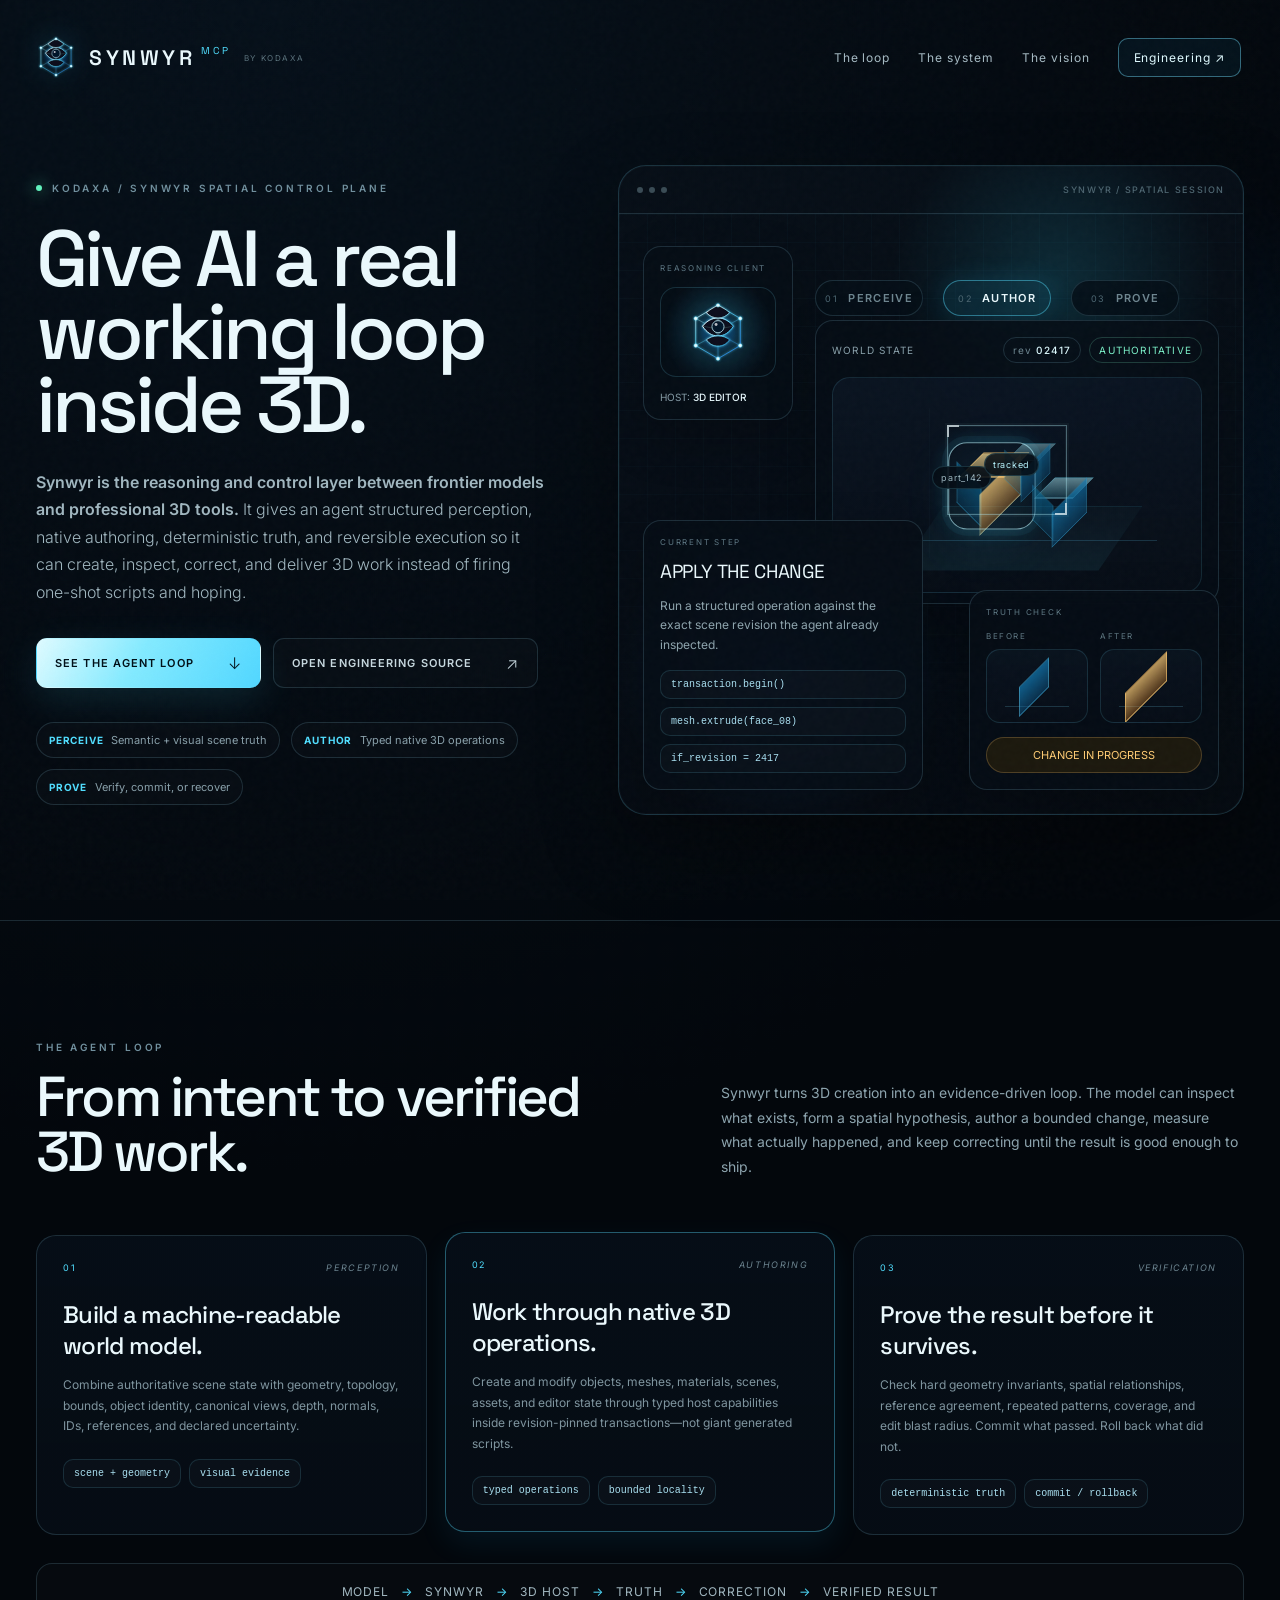
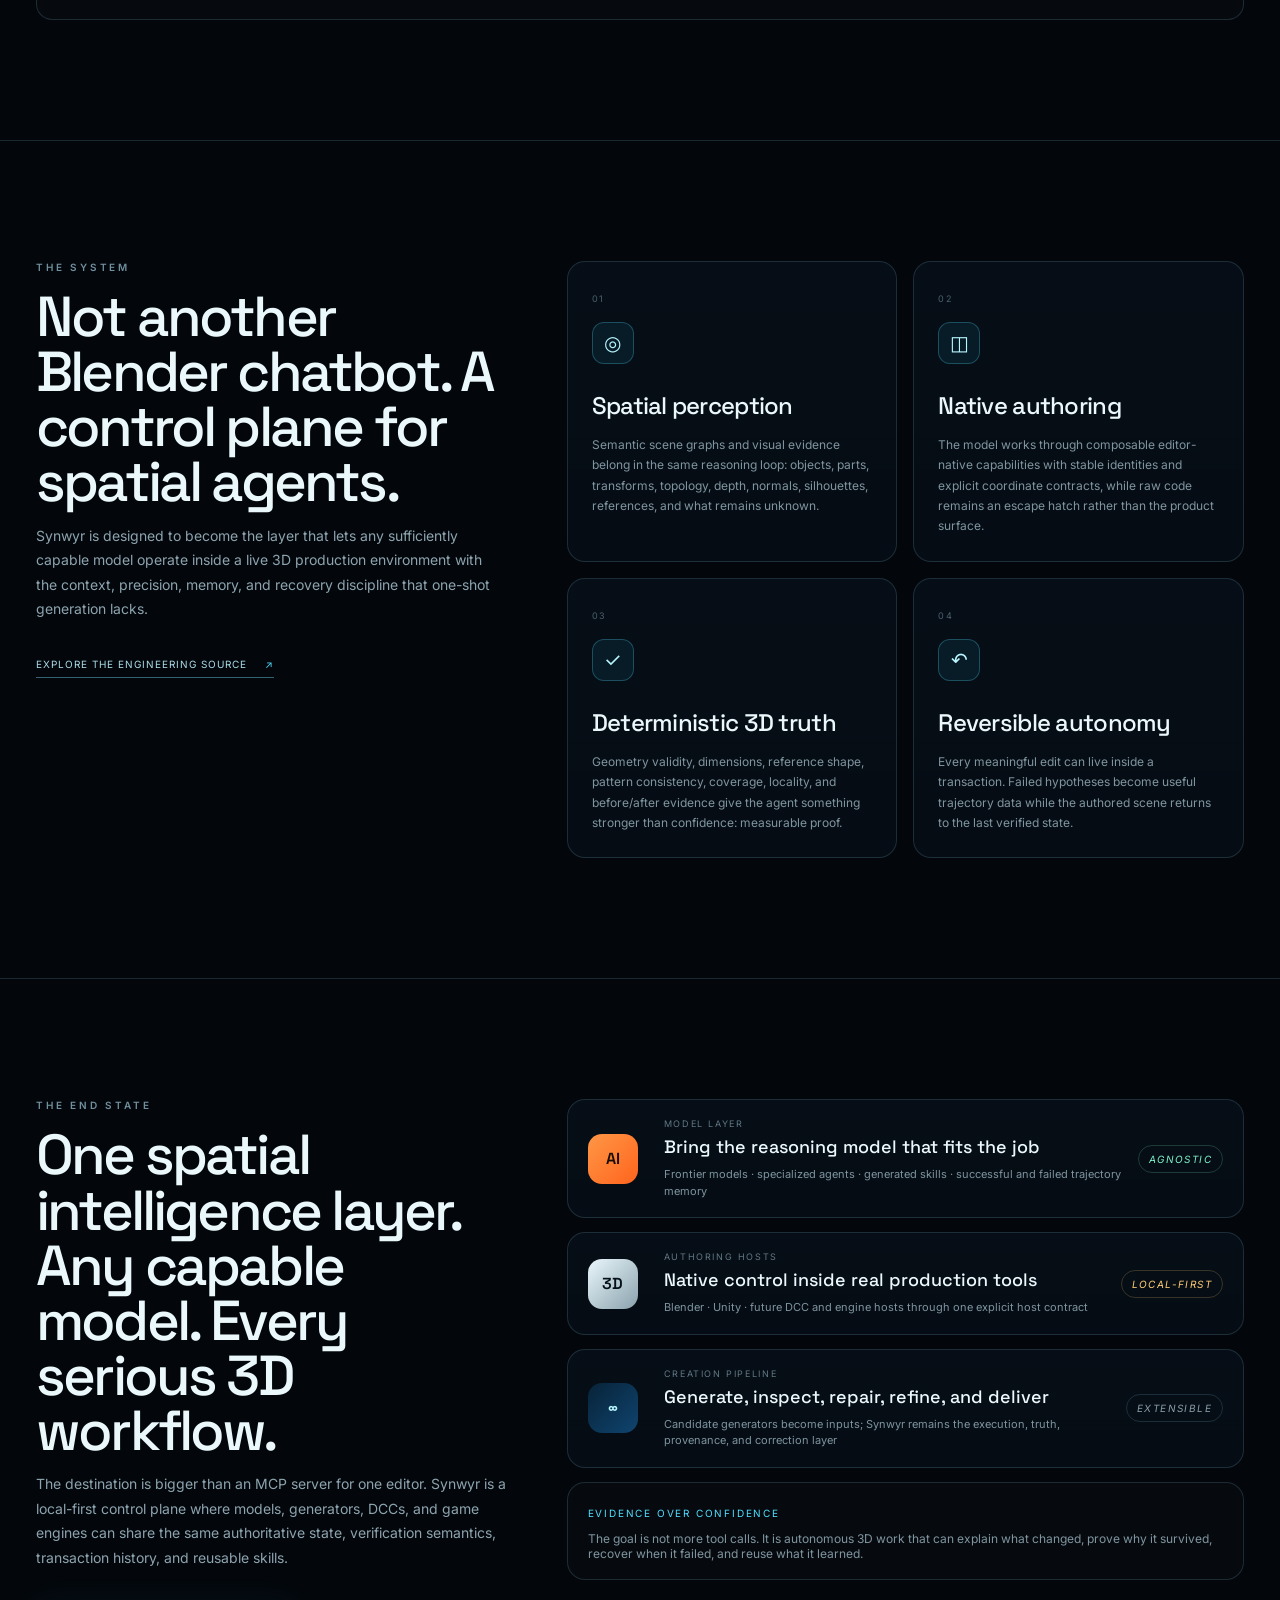
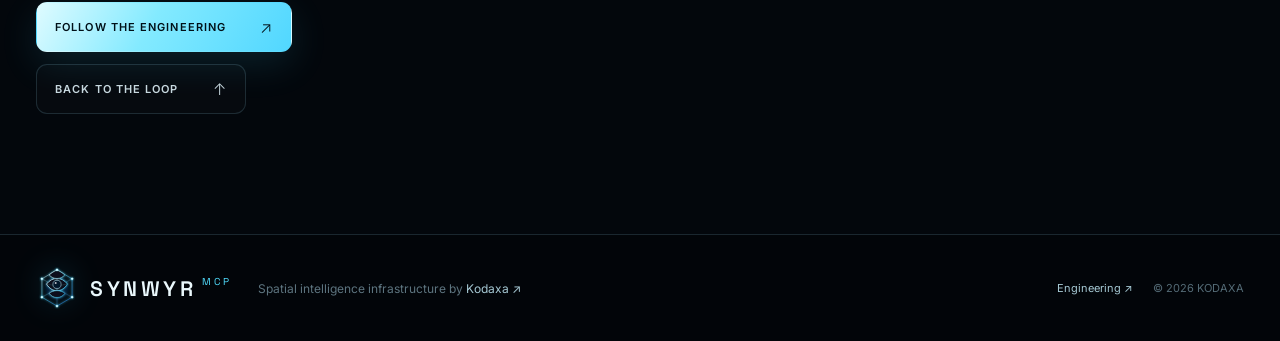
==== commit f883fa90: "Reframe Synwyr site around end-state vision" ====
--- a/index.html
+++ b/index.html
@@ -4,13 +4,13 @@
   <meta charset="utf-8">
   <meta name="viewport" content="width=device-width, initial-scale=1">
   <meta name="theme-color" content="#03070c">
-  <meta name="description" content="Synwyr by Kodaxa gives AI agents safe, structured control inside Blender, Unity, and professional 3D tools—with perception, verification, and rollback built in.">
-  <meta property="og:title" content="Synwyr — Give AI eyes and hands inside 3D tools">
-  <meta property="og:description" content="A local-first control layer for AI agents that can inspect, change, verify, and safely recover 3D scenes.">
+  <meta name="description" content="Synwyr is a local-first spatial control plane for AI agents: perceive live 3D worlds, author through native tools, verify against deterministic truth, and safely converge on finished work.">
+  <meta property="og:title" content="Synwyr — The control plane for AI-native 3D work">
+  <meta property="og:description" content="Give frontier models structured perception, native 3D authoring, deterministic verification, rollback, and reusable skill memory across Blender, Unity, and future hosts.">
   <meta property="og:type" content="website">
   <meta property="og:image" content="/assets/synwyr-social.svg">
   <meta name="twitter:card" content="summary_large_image">
-  <title>Synwyr — AI control for 3D tools, with proof</title>
+  <title>Synwyr — Spatial intelligence for autonomous 3D work</title>
   <link rel="icon" href="/assets/favicon.svg" type="image/svg+xml">
   <link rel="stylesheet" href="/styles.css">
   <script defer src="/app.js"></script>
@@ -27,55 +27,55 @@
     </a>
     <button class="menu-toggle" type="button" aria-expanded="false" aria-controls="site-nav" data-menu-toggle><span></span><span></span><span class="sr-only">Toggle navigation</span></button>
     <nav id="site-nav" class="site-nav" data-nav>
-      <a href="#how">How it works</a>
-      <a href="#why">Why Synwyr</a>
-      <a href="#status">Status</a>
-      <a class="nav-cta" href="https://github.com/Kodaxadev/RoboVision" target="_blank" rel="noreferrer">GitHub <span>↗</span></a>
+      <a href="#how">The loop</a>
+      <a href="#why">The system</a>
+      <a href="#vision">The vision</a>
+      <a class="nav-cta" href="https://github.com/Kodaxadev/RoboVision" target="_blank" rel="noreferrer">Engineering <span>↗</span></a>
     </nav>
   </header>
 
   <main id="top">
     <section class="hero shell" aria-labelledby="hero-title">
       <div class="hero-copy reveal">
-        <div class="eyebrow"><span class="eyebrow-dot"></span>KODAXA / SYNWYR MCP</div>
-        <h1 id="hero-title">AI that can inspect a 3D scene, change it, and prove the result.</h1>
-        <p class="hero-lede"><strong>Synwyr sits between an AI agent and Blender or Unity.</strong> It gives the model eyes on the scene, hands in the editor, and a closed loop that checks whether the change actually worked before the result is trusted.</p>
+        <div class="eyebrow"><span class="eyebrow-dot"></span>KODAXA / SYNWYR SPATIAL CONTROL PLANE</div>
+        <h1 id="hero-title">Give AI a real working loop inside 3D.</h1>
+        <p class="hero-lede"><strong>Synwyr is the reasoning and control layer between frontier models and professional 3D tools.</strong> It gives an agent structured perception, native authoring, deterministic truth, and reversible execution so it can create, inspect, correct, and deliver 3D work instead of firing one-shot scripts and hoping.</p>
         <div class="hero-actions">
-          <a class="button button-primary" href="#how"><span>See the control loop</span><i>↓</i></a>
-          <a class="button button-ghost" href="https://github.com/Kodaxadev/RoboVision" target="_blank" rel="noreferrer"><span>View engineering repo</span><i>↗</i></a>
+          <a class="button button-primary" href="#how"><span>See the agent loop</span><i>↓</i></a>
+          <a class="button button-ghost" href="https://github.com/Kodaxadev/RoboVision" target="_blank" rel="noreferrer"><span>Open engineering source</span><i>↗</i></a>
         </div>
         <div class="hero-strip" aria-label="Synwyr core properties">
-          <span><b>SEE</b> Scene state + evidence</span>
-          <span><b>ACT</b> Structured editor operations</span>
-          <span><b>VERIFY</b> Commit or rollback</span>
-        </div>
-      </div>
-
-      <div class="hero-demo reveal" data-tilt-root aria-label="Synwyr scene editing demonstration">
+          <span><b>PERCEIVE</b> Semantic + visual scene truth</span>
+          <span><b>AUTHOR</b> Typed native 3D operations</span>
+          <span><b>PROVE</b> Verify, commit, or recover</span>
+        </div>
+      </div>
+
+      <div class="hero-demo reveal" data-tilt-root aria-label="Synwyr closed-loop 3D agent demonstration">
         <div class="hero-demo-shell" data-tilt>
-          <div class="demo-topbar"><span></span><span></span><span></span><b>SYNWYR / LIVE SESSION</b></div>
+          <div class="demo-topbar"><span></span><span></span><span></span><b>SYNWYR / SPATIAL SESSION</b></div>
           <div class="demo-grid"></div>
 
           <div class="agent-panel">
-            <div class="panel-label">AGENT</div>
+            <div class="panel-label">REASONING CLIENT</div>
             <div class="agent-core">
               <img src="/assets/synwyr-mark.svg" alt="">
             </div>
-            <div class="agent-state">HOST: <strong>BLENDER</strong></div>
+            <div class="agent-state">HOST: <strong>3D EDITOR</strong></div>
           </div>
 
           <div class="pipeline" aria-hidden="true">
-            <div class="pipe-node active" data-pipe="0"><span>01</span><b>SEE</b></div>
+            <div class="pipe-node active" data-pipe="0"><span>01</span><b>PERCEIVE</b></div>
             <div class="pipe-line"></div>
-            <div class="pipe-node" data-pipe="1"><span>02</span><b>ACT</b></div>
+            <div class="pipe-node" data-pipe="1"><span>02</span><b>AUTHOR</b></div>
             <div class="pipe-line"></div>
-            <div class="pipe-node" data-pipe="2"><span>03</span><b>VERIFY</b></div>
+            <div class="pipe-node" data-pipe="2"><span>03</span><b>PROVE</b></div>
           </div>
 
           <div class="viewport-panel">
             <div class="viewport-head">
-              <span>SCENE VIEW</span>
-              <div class="viewport-pills"><i>rev <b data-revision>02417</b></i><i class="mode-pill">VERIFIED</i></div>
+              <span>WORLD STATE</span>
+              <div class="viewport-pills"><i>rev <b data-revision>02417</b></i><i class="mode-pill">AUTHORITATIVE</i></div>
             </div>
             <div class="viewport-stage">
               <div class="axis axis-x"></div>
@@ -99,24 +99,24 @@
               </div>
               <div class="scan-overlay"></div>
               <div class="vision-box"></div>
-              <div class="measure-tag tag-a">obj_142</div>
-              <div class="measure-tag tag-b">selected</div>
+              <div class="measure-tag tag-a">part_142</div>
+              <div class="measure-tag tag-b">tracked</div>
             </div>
           </div>
 
           <div class="ops-panel">
             <div class="panel-label">CURRENT STEP</div>
-            <div class="ops-stage" data-step-title>SEE THE SCENE</div>
-            <p class="ops-copy" data-step-copy>Read live scene state, persistent IDs, and visual evidence before changing anything.</p>
+            <div class="ops-stage" data-step-title>BUILD THE SCENE MODEL</div>
+            <p class="ops-copy" data-step-copy>Read authoritative scene state, geometry, identities, reference evidence, and known limits before planning a change.</p>
             <div class="ops-log" data-step-log>
               <code>scene.snapshot()</code>
-              <code>viewport.capture()</code>
-              <code>object.id = obj_142</code>
+              <code>perception.capture_bundle()</code>
+              <code>truth.measure()</code>
             </div>
           </div>
 
           <div class="compare-panel">
-            <div class="panel-label">RESULT CHECK</div>
+            <div class="panel-label">TRUTH CHECK</div>
             <div class="compare-grid">
               <div>
                 <span>BEFORE</span>
@@ -127,7 +127,7 @@
                 <div class="mini-scene after"><i></i></div>
               </div>
             </div>
-            <div class="verify-pill" data-verify-pill>✓ MATCHES EXPECTATION</div>
+            <div class="verify-pill" data-verify-pill>✓ VERIFIED STATE</div>
           </div>
         </div>
       </div>
@@ -136,34 +136,34 @@
     <section class="how-section border-top" id="how">
       <div class="shell">
         <div class="section-head reveal">
-          <div><div class="section-kicker">HOW IT WORKS</div><h2>A closed loop, not a blind command.</h2></div>
-          <p>Synwyr makes the agent re-check the world after every meaningful action. That is the difference between “the API returned success” and “the result is actually right.”</p>
+          <div><div class="section-kicker">THE AGENT LOOP</div><h2>From intent to verified 3D work.</h2></div>
+          <p>Synwyr turns 3D creation into an evidence-driven loop. The model can inspect what exists, form a spatial hypothesis, author a bounded change, measure what actually happened, and keep correcting until the result is good enough to ship.</p>
         </div>
 
         <div class="three-step reveal">
           <article class="step-card active" data-step-card="0">
             <div class="step-top"><span>01</span><i>PERCEPTION</i></div>
-            <h3>See the scene.</h3>
-            <p>Capture scene state, IDs, revisions, and visual evidence from the connected 3D editor.</p>
-            <div class="step-code"><code>scene.snapshot</code><code>viewport.capture</code></div>
+            <h3>Build a machine-readable world model.</h3>
+            <p>Combine authoritative scene state with geometry, topology, bounds, object identity, canonical views, depth, normals, IDs, references, and declared uncertainty.</p>
+            <div class="step-code"><code>scene + geometry</code><code>visual evidence</code></div>
           </article>
           <article class="step-card" data-step-card="1">
-            <div class="step-top"><span>02</span><i>ACTION</i></div>
-            <h3>Make the change.</h3>
-            <p>Run a bounded, editor-native operation against the same scene revision the agent inspected.</p>
-            <div class="step-code"><code>transaction.begin</code><code>mesh.modify</code></div>
+            <div class="step-top"><span>02</span><i>AUTHORING</i></div>
+            <h3>Work through native 3D operations.</h3>
+            <p>Create and modify objects, meshes, materials, scenes, assets, and editor state through typed host capabilities inside revision-pinned transactions—not giant generated scripts.</p>
+            <div class="step-code"><code>typed operations</code><code>bounded locality</code></div>
           </article>
           <article class="step-card" data-step-card="2">
             <div class="step-top"><span>03</span><i>VERIFICATION</i></div>
-            <h3>Prove the result.</h3>
-            <p>Inspect again, compare before/after state, and either commit the result or roll it back safely.</p>
-            <div class="step-code"><code>mesh.validate</code><code>commit / rollback</code></div>
+            <h3>Prove the result before it survives.</h3>
+            <p>Check hard geometry invariants, spatial relationships, reference agreement, repeated patterns, coverage, and edit blast radius. Commit what passed. Roll back what did not.</p>
+            <div class="step-code"><code>deterministic truth</code><code>commit / rollback</code></div>
           </article>
         </div>
 
         <div class="loop-summary reveal">
           <div class="loop-line" aria-hidden="true"><span></span></div>
-          <span>AI AGENT</span><b>→</b><span>SYNWYR</span><b>→</b><span>BLENDER / UNITY</span><b>→</b><span>NEW EVIDENCE</span><b>→</b><span>DECISION</span>
+          <span>MODEL</span><b>→</b><span>SYNWYR</span><b>→</b><span>3D HOST</span><b>→</b><span>TRUTH</span><b>→</b><span>CORRECTION</span><b>→</b><span>VERIFIED RESULT</span>
         </div>
       </div>
     </section>
@@ -171,66 +171,66 @@
     <section class="why-section border-top" id="why">
       <div class="shell why-grid">
         <div class="why-copy reveal">
-          <div class="section-kicker">WHY SYNWYR</div>
-          <h2>What it claims is what it shows.</h2>
-          <p>Synwyr is not just trying to expose controls. It is trying to give an autonomous model enough spatial context and recovery guarantees to work responsibly inside a real 3D project.</p>
-          <a class="text-link" href="https://github.com/Kodaxadev/RoboVision/blob/main/docs/ARCHITECTURE.md" target="_blank" rel="noreferrer">Read the architecture <span>↗</span></a>
+          <div class="section-kicker">THE SYSTEM</div>
+          <h2>Not another Blender chatbot. A control plane for spatial agents.</h2>
+          <p>Synwyr is designed to become the layer that lets any sufficiently capable model operate inside a live 3D production environment with the context, precision, memory, and recovery discipline that one-shot generation lacks.</p>
+          <a class="text-link" href="https://github.com/Kodaxadev/RoboVision" target="_blank" rel="noreferrer">Explore the engineering source <span>↗</span></a>
         </div>
 
         <div class="trust-grid reveal">
           <article class="trust-card">
             <span class="trust-no">01</span><div class="trust-icon">◎</div>
-            <h3>Persistent identity</h3>
-            <p>The agent reasons about real objects and revisions, not fragile labels or whatever the model last guessed.</p>
+            <h3>Spatial perception</h3>
+            <p>Semantic scene graphs and visual evidence belong in the same reasoning loop: objects, parts, transforms, topology, depth, normals, silhouettes, references, and what remains unknown.</p>
           </article>
           <article class="trust-card">
             <span class="trust-no">02</span><div class="trust-icon">◫</div>
-            <h3>Structured editor actions</h3>
-            <p>Normal work happens through typed host operations instead of treating Python or C# as the default control plane.</p>
+            <h3>Native authoring</h3>
+            <p>The model works through composable editor-native capabilities with stable identities and explicit coordinate contracts, while raw code remains an escape hatch rather than the product surface.</p>
           </article>
           <article class="trust-card">
             <span class="trust-no">03</span><div class="trust-icon">✓</div>
-            <h3>Evidence after action</h3>
-            <p>Synwyr can inspect the new result after the operation instead of pretending a green status means the outcome is correct.</p>
+            <h3>Deterministic 3D truth</h3>
+            <p>Geometry validity, dimensions, reference shape, pattern consistency, coverage, locality, and before/after evidence give the agent something stronger than confidence: measurable proof.</p>
           </article>
           <article class="trust-card">
             <span class="trust-no">04</span><div class="trust-icon">↶</div>
-            <h3>Rollback you can trust</h3>
-            <p>If the change is wrong, the system can restore prior state and verify that the restoration actually matches.</p>
-          </article>
-        </div>
-      </div>
-    </section>
-
-    <section class="status-section border-top" id="status">
+            <h3>Reversible autonomy</h3>
+            <p>Every meaningful edit can live inside a transaction. Failed hypotheses become useful trajectory data while the authored scene returns to the last verified state.</p>
+          </article>
+        </div>
+      </div>
+    </section>
+
+    <section class="status-section border-top" id="vision">
       <div class="shell status-layout">
         <div class="status-copy reveal">
-          <div class="section-kicker">CURRENT STATE</div>
-          <h2>Foundation first. Then breadth.</h2>
-          <p>Synwyr is active engineering work, not vapor. Blender has the strongest closed-loop implementation today. Unity parity and broader production-scene coverage are still being pushed forward and verified.</p>
+          <div class="section-kicker">THE END STATE</div>
+          <h2>One spatial intelligence layer. Any capable model. Every serious 3D workflow.</h2>
+          <p>The destination is bigger than an MCP server for one editor. Synwyr is a local-first control plane where models, generators, DCCs, and game engines can share the same authoritative state, verification semantics, transaction history, and reusable skills.</p>
           <div class="status-actions">
-            <a class="button button-primary" href="https://github.com/Kodaxadev/RoboVision" target="_blank" rel="noreferrer"><span>Follow development</span><i>↗</i></a>
-            <a class="button button-ghost" href="https://github.com/Kodaxadev/RoboVision/blob/main/docs/GATES.md" target="_blank" rel="noreferrer"><span>View acceptance gates</span><i>↗</i></a>
+            <a class="button button-primary" href="https://github.com/Kodaxadev/RoboVision" target="_blank" rel="noreferrer"><span>Follow the engineering</span><i>↗</i></a>
+            <a class="button button-ghost" href="#top"><span>Back to the loop</span><i>↑</i></a>
           </div>
         </div>
 
         <div class="host-status-board reveal">
           <article class="host-row">
-            <div class="host-badge blender">B</div>
-            <div><span>BLENDER</span><strong>Closed-loop control + perception</strong><small>Persistent host · editor-thread safe · transaction verification</small></div>
-            <i class="state good">VALIDATED</i>
+            <div class="host-badge blender">AI</div>
+            <div><span>MODEL LAYER</span><strong>Bring the reasoning model that fits the job</strong><small>Frontier models · specialized agents · generated skills · successful and failed trajectory memory</small></div>
+            <i class="state good">AGNOSTIC</i>
           </article>
           <article class="host-row">
-            <div class="host-badge unity">U</div>
-            <div><span>UNITY</span><strong>Native editor host</strong><small>GlobalObjectId · SerializedObject · Undo / Prefab semantics</small></div>
-            <i class="state active">IN PROGRESS</i>
+            <div class="host-badge unity">3D</div>
+            <div><span>AUTHORING HOSTS</span><strong>Native control inside real production tools</strong><small>Blender · Unity · future DCC and engine hosts through one explicit host contract</small></div>
+            <i class="state active">LOCAL-FIRST</i>
           </article>
           <article class="host-row future-row">
-            <div class="host-badge future">+</div>
-            <div><span>ARCHITECTURE</span><strong>Editor-agnostic by design</strong><small>MCP is the adapter. The host protocol is the real control surface.</small></div>
+            <div class="host-badge future">∞</div>
+            <div><span>CREATION PIPELINE</span><strong>Generate, inspect, repair, refine, and deliver</strong><small>Candidate generators become inputs; Synwyr remains the execution, truth, provenance, and correction layer</small></div>
             <i class="state">EXTENSIBLE</i>
           </article>
-          <div class="status-principle"><span>EVIDENCE OVER CONFIDENCE</span><p>Tool count is not the milestone. End-to-end behavior is.</p></div>
+          <div class="status-principle"><span>EVIDENCE OVER CONFIDENCE</span><p>The goal is not more tool calls. It is autonomous 3D work that can explain what changed, prove why it survived, recover when it failed, and reuse what it learned.</p></div>
         </div>
       </div>
     </section>
@@ -239,8 +239,8 @@
   <footer class="site-footer border-top">
     <div class="shell footer-row">
       <a class="brand" href="#top"><img src="/assets/synwyr-mark.svg" width="38" height="38" alt=""><span class="brand-word">SYNWYR</span><span class="brand-mcp">MCP</span></a>
-      <p>Spatial agent infrastructure by <a href="https://kodaxa.dev" target="_blank" rel="noreferrer">Kodaxa ↗</a></p>
-      <div><a href="https://github.com/Kodaxadev/RoboVision" target="_blank" rel="noreferrer">GitHub ↗</a><span>© <span data-year></span> KODAXA</span></div>
+      <p>Spatial intelligence infrastructure by <a href="https://kodaxa.dev" target="_blank" rel="noreferrer">Kodaxa ↗</a></p>
+      <div><a href="https://github.com/Kodaxadev/RoboVision" target="_blank" rel="noreferrer">Engineering ↗</a><span>© <span data-year></span> KODAXA</span></div>
     </div>
   </footer>
 </body>
--- a/styles.css
+++ b/styles.css
@@ -1,23 +1,278 @@
 @import url('https://fonts.googleapis.com/css2?family=Inter:wght@300;400;500;600;700&family=Space+Grotesk:wght@400;500;600;700&display=swap');
 
 :root {
-  --bg:#03070c; --bg2:#071019; --panel:rgba(8,18,28,.72); --line:rgba(140,222,248,.16); --line2:rgba(102,224,255,.34);
-  --text:#edfaff; --muted:#839aa5; --muted2:#55707b; --cyan:#59e3ff; --blue:#1785ff; --green:#69efbd; --amber:#ffd27e;
-  --display:'Space Grotesk',sans-serif; --body:'Inter',sans-serif; --shell:min(1400px,calc(100vw - 72px));
-}
-*{box-sizing:border-box} html{scroll-behavior:smooth;background:var(--bg)} body{margin:0;min-width:320px;background:var(--bg);color:var(--text);font-family:var(--body);overflow-x:hidden} body::selection{background:var(--cyan);color:#001018} a{color:inherit;text-decoration:none} img{display:block;max-width:100%} button{font:inherit;color:inherit}.shell{width:var(--shell);margin-inline:auto}.border-top{border-top:1px solid var(--line)}.sr-only{position:absolute;width:1px;height:1px;padding:0;margin:-1px;overflow:hidden;clip:rect(0,0,0,0);white-space:nowrap;border:0}
-.field{position:fixed;inset:0;z-index:0;width:100%;height:100%;pointer-events:none;opacity:.44}.noise{position:fixed;inset:0;z-index:20;pointer-events:none;opacity:.022;background-image:url("data:image/svg+xml,%3Csvg viewBox='0 0 180 180' xmlns='http://www.w3.org/2000/svg'%3E%3Cfilter id='n'%3E%3CfeTurbulence type='fractalNoise' baseFrequency='.84' numOctaves='4' stitchTiles='stitch'/%3E%3C/filter%3E%3Crect width='100%25' height='100%25' filter='url(%23n)' opacity='.8'/%3E%3C/svg%3E")}.cursor-light{position:fixed;z-index:0;width:520px;height:520px;border-radius:50%;pointer-events:none;background:radial-gradient(circle,rgba(42,190,255,.075),transparent 70%);transform:translate(-50%,-50%);opacity:0;transition:opacity .35s}body:hover .cursor-light{opacity:1}
-.site-header{position:fixed;top:14px;left:0;right:0;z-index:30;width:min(1540px,calc(100vw - 30px));height:76px;margin:auto;padding:0 16px 0 13px;display:flex;align-items:center;justify-content:space-between;border:1px solid transparent;border-radius:16px;transition:.25s}.site-header.scrolled{height:66px;background:rgba(3,8,13,.8);border-color:var(--line);backdrop-filter:blur(18px)}.brand{display:inline-flex;align-items:center;gap:10px;min-width:max-content}.brand img{width:42px;height:42px;filter:drop-shadow(0 0 17px rgba(72,217,255,.22))}.brand-word{font-family:var(--display);font-size:20px;font-weight:600;letter-spacing:.17em}.brand-mcp{margin-left:-4px;transform:translateY(-7px);font-family:var(--display);font-size:9px;letter-spacing:.24em;color:var(--cyan)}.brand-by{margin-left:3px;font-size:8px;letter-spacing:.18em;color:var(--muted2);text-transform:uppercase}.site-nav{display:flex;align-items:center;gap:28px;color:#9bb0b9;font-size:11px;letter-spacing:.08em}.site-nav>a:not(.nav-cta){position:relative;padding:9px 0}.site-nav>a:not(.nav-cta)::after{content:'';position:absolute;left:0;right:100%;bottom:2px;height:1px;background:var(--cyan);transition:right .2s}.site-nav>a:hover{color:var(--text)}.site-nav>a:hover::after{right:0}.nav-cta{padding:10px 14px;border:1px solid var(--line2);border-radius:9px;background:rgba(55,202,255,.05);color:#d9f8ff}.menu-toggle{display:none;width:40px;height:40px;border:1px solid var(--line);border-radius:10px;background:transparent;align-items:center;justify-content:center;flex-direction:column;gap:5px}.menu-toggle>span:not(.sr-only){width:16px;height:1px;background:var(--text)}
-.hero{position:relative;z-index:2;min-height:100vh;padding-top:138px;padding-bottom:86px;display:grid;grid-template-columns:1.05fr .95fr;gap:72px;align-items:center}.hero::before{content:'';position:absolute;left:-24%;top:18%;width:650px;height:650px;background:radial-gradient(circle,rgba(24,135,255,.11),transparent 68%);pointer-events:none}.eyebrow,.section-kicker{font-size:9px;font-weight:600;letter-spacing:.26em;text-transform:uppercase;color:#718b97}.eyebrow{display:inline-flex;align-items:center;gap:10px;margin-bottom:26px}.eyebrow-dot{width:6px;height:6px;border-radius:50%;background:var(--green);box-shadow:0 0 14px var(--green)}.hero h1{margin:0;max-width:830px;font-family:var(--display);font-size:clamp(58px,6.6vw,112px);line-height:.91;letter-spacing:-.058em;font-weight:500}.hero h1 span{display:block;color:transparent;background:linear-gradient(100deg,#effdff 0,#bff5ff 30%,#60ddff 64%,rgba(95,221,255,.28) 100%);-webkit-background-clip:text;background-clip:text}.hero-lede{max-width:690px;margin:32px 0 0;color:#91aab4;font-size:clamp(15px,1.23vw,19px);line-height:1.72;font-weight:300}.hero-lede strong{color:#dff7fd;font-weight:500}.hero-actions,.status-actions{display:flex;flex-wrap:wrap;gap:12px;margin-top:32px}.button{min-height:49px;display:inline-flex;align-items:center;justify-content:space-between;gap:30px;padding:0 17px;border:1px solid var(--line);border-radius:10px;font-size:10px;font-weight:600;letter-spacing:.1em;text-transform:uppercase;transition:.2s}.button:hover{transform:translateY(-2px)}.button i{font-style:normal;font-size:15px}.button-primary{background:linear-gradient(120deg,#e4fcff,#8beaff 48%,#5adfff);color:#001018;border-color:transparent;box-shadow:0 12px 38px rgba(73,219,255,.11)}.button-ghost{background:rgba(255,255,255,.015);color:#c4d7df}.button-ghost:hover{border-color:var(--line2);background:rgba(62,211,255,.04)}.hero-strip{display:flex;gap:0;margin-top:46px;border-top:1px solid var(--line);border-bottom:1px solid var(--line)}.hero-strip span{padding:15px 20px 15px 0;margin-right:20px;color:#607984;font-size:9px;letter-spacing:.05em;white-space:nowrap}.hero-strip span+span{padding-left:20px;border-left:1px solid var(--line)}.hero-strip b{display:block;margin-bottom:5px;color:#a9c5ce;font-size:8px;letter-spacing:.16em}
-.hero-system{position:relative;min-height:650px;display:grid;place-items:center;perspective:900px}.hero-system::before{content:'';position:absolute;inset:4% 1%;border:1px solid var(--line);border-radius:27px;background:radial-gradient(circle at 50% 44%,rgba(19,110,163,.14),rgba(3,8,13,.06) 44%,rgba(3,8,13,.55) 78%);box-shadow:inset 0 0 90px rgba(41,177,255,.025)}.hero-system-grid{position:absolute;inset:4%;border-radius:27px;opacity:.2;background-image:linear-gradient(rgba(96,210,246,.12) 1px,transparent 1px),linear-gradient(90deg,rgba(96,210,246,.12) 1px,transparent 1px);background-size:46px 46px;mask-image:radial-gradient(circle at center,#000,transparent 74%)}.core-wrap{position:relative;width:min(380px,64%);aspect-ratio:1;display:grid;place-items:center;transform-style:preserve-3d;transition:transform .14s ease-out}.hero-mark{position:relative;z-index:3;width:68%;filter:drop-shadow(0 0 38px rgba(41,195,255,.3));animation:breathe 5s ease-in-out infinite}.orbit{position:absolute;border:1px solid rgba(91,221,255,.17);border-radius:50%}.orbit::before{content:'';position:absolute;left:-3px;top:50%;width:6px;height:6px;border-radius:50%;background:var(--cyan);box-shadow:0 0 14px var(--cyan)}.orbit-one{inset:4%;transform:rotateX(72deg) rotateZ(12deg);animation:orbitOne 12s linear infinite}.orbit-two{inset:14%;transform:rotateY(70deg) rotateZ(32deg);animation:orbitTwo 14s linear infinite reverse}.orbit-three{inset:23%;transform:rotateX(58deg) rotateY(20deg);animation:orbitThree 9s linear infinite}.scan-line{position:absolute;z-index:6;width:75%;height:1px;background:linear-gradient(90deg,transparent,var(--cyan),transparent);box-shadow:0 0 14px var(--cyan);opacity:.5;animation:scan 4s ease-in-out infinite}.telemetry{position:absolute;z-index:5;min-width:112px;padding:10px 12px;border-left:1px solid var(--line2);background:linear-gradient(90deg,rgba(13,34,47,.48),transparent);backdrop-filter:blur(4px)}.telemetry span{display:block;color:#55717d;font-size:7px;letter-spacing:.18em}.telemetry strong{display:inline-block;margin-top:5px;font-family:var(--display);font-size:11px;letter-spacing:.11em;font-weight:500}.telemetry-a{left:8%;top:24%}.telemetry-b{right:4%;top:34%}.telemetry-c{left:10%;bottom:28%}.live-dot{display:inline-block;width:5px;height:5px;margin-left:7px;border-radius:50%;background:var(--green);box-shadow:0 0 11px var(--green)}.system-caption{position:absolute;left:50%;bottom:12%;transform:translateX(-50%);display:flex;align-items:center;gap:10px;color:#78919d;font-size:7px;letter-spacing:.2em;white-space:nowrap}.system-caption i{width:20px;height:1px;background:var(--line2)}.terminal-card{position:absolute;z-index:7;right:0;bottom:0;width:315px;padding:13px 14px 15px;border:1px solid rgba(112,217,246,.19);border-radius:12px;background:rgba(3,9,14,.86);backdrop-filter:blur(16px);box-shadow:0 24px 80px rgba(0,0,0,.28)}.terminal-head{display:flex;gap:5px;align-items:center;padding-bottom:10px;border-bottom:1px solid var(--line)}.terminal-head>span{width:5px;height:5px;border-radius:50%;background:#40535d}.terminal-head b{margin-left:auto;color:#4f6873;font-size:7px;font-weight:500;letter-spacing:.15em}.terminal-card code{display:flex;align-items:center;gap:8px;padding-top:10px;color:#9eb1b9;font-family:ui-monospace,SFMono-Regular,Menlo,monospace;font-size:9px}.terminal-card code em{color:#55717d;font-style:normal}.terminal-card code small{margin-left:auto;color:#4f6974;font-size:8px}.terminal-card .terminal-ok,.terminal-card .terminal-ok em{color:#72e8c0}
-section:not(.hero){position:relative;z-index:2}.how-section,.why-section,.status-section{padding:120px 0}.section-head{display:grid;grid-template-columns:1.1fr .7fr;gap:70px;align-items:end;margin-bottom:58px}.section-head h2,.why-copy h2,.status-copy h2{margin:15px 0 0;font-family:var(--display);font-size:clamp(42px,4.3vw,72px);line-height:.98;letter-spacing:-.05em;font-weight:500}.section-head>p,.why-copy>p,.status-copy>p{margin:0;color:#879ea8;font-size:13px;line-height:1.72}.section-head>p{max-width:540px}
-.how-section{background:linear-gradient(180deg,rgba(6,14,21,.55),rgba(3,7,12,.3))}.three-step{display:grid;grid-template-columns:repeat(3,1fr);gap:18px}.step-card{position:relative;min-height:325px;padding:27px;border:1px solid var(--line);border-radius:17px;background:linear-gradient(150deg,rgba(9,21,31,.7),rgba(5,11,17,.45));overflow:hidden;transition:.25s}.step-card::before{content:'';position:absolute;left:0;top:0;width:100%;height:2px;background:linear-gradient(90deg,transparent,var(--cyan),transparent);opacity:0;transition:.25s}.step-card:hover,.step-card.active{border-color:rgba(89,225,255,.34);transform:translateY(-4px)}.step-card:hover::before,.step-card.active::before{opacity:1}.step-top{display:flex;justify-content:space-between;align-items:center}.step-top span{font-family:var(--display);font-size:10px;letter-spacing:.16em;color:var(--cyan)}.step-top i{font-style:normal;color:#4e6873;font-size:7px;letter-spacing:.18em}.step-card h3{margin:64px 0 0;font-family:var(--display);font-size:25px;letter-spacing:-.025em;font-weight:500}.step-card p{margin:14px 0 0;max-width:360px;color:#748c96;font-size:11px;line-height:1.72}.step-code{position:absolute;left:27px;right:27px;bottom:25px;display:flex;gap:8px;flex-wrap:wrap}.step-code code{padding:7px 8px;border:1px solid var(--line);border-radius:6px;background:#050c12;color:#71cfe3;font-family:ui-monospace,monospace;font-size:8px}.loop-summary{position:relative;margin-top:34px;padding:23px 24px;display:flex;align-items:center;justify-content:center;gap:18px;border:1px solid var(--line);border-radius:13px;background:rgba(5,14,21,.42);overflow:hidden;color:#6f8994;font-size:9px;letter-spacing:.15em}.loop-summary b{color:#34515d;font-weight:400}.loop-summary span:nth-of-type(2){color:var(--cyan)}.loop-line{position:absolute;inset:0;pointer-events:none}.loop-line span{position:absolute;top:0;left:-20%;width:20%;height:1px;background:linear-gradient(90deg,transparent,var(--cyan),transparent);animation:travel 5s linear infinite}
-.why-section{background:radial-gradient(circle at 18% 48%,rgba(21,117,176,.1),transparent 30%)}.why-grid{display:grid;grid-template-columns:.86fr 1.14fr;gap:82px;align-items:start}.why-copy{position:sticky;top:130px}.why-copy h2 span{color:transparent;background:linear-gradient(100deg,#ecfdff,#79e4ff 58%,rgba(81,222,255,.28));-webkit-background-clip:text;background-clip:text}.why-copy>p{max-width:590px;margin-top:26px}.text-link{display:inline-flex;align-items:center;gap:18px;margin-top:28px;padding-bottom:7px;border-bottom:1px solid var(--line2);color:#a9d7e2;font-size:9px;letter-spacing:.1em;text-transform:uppercase}.text-link span{color:var(--cyan)}.trust-grid{display:grid;grid-template-columns:1fr 1fr;border-top:1px solid var(--line);border-left:1px solid var(--line)}.trust-card{position:relative;min-height:260px;padding:28px;border-right:1px solid var(--line);border-bottom:1px solid var(--line);background:rgba(5,13,20,.28);transition:background .2s}.trust-card:hover{background:rgba(11,28,40,.5)}.trust-no{color:#3f5964;font-size:8px;letter-spacing:.18em}.trust-icon{position:absolute;right:27px;top:23px;color:var(--cyan);font-family:var(--display);font-size:24px;text-shadow:0 0 22px rgba(78,218,255,.35)}.trust-card h3{margin:68px 0 0;max-width:260px;font-family:var(--display);font-size:19px;font-weight:500}.trust-card p{margin:13px 0 0;color:#708893;font-size:10px;line-height:1.7}
-.status-section{background:linear-gradient(180deg,rgba(6,15,22,.35),rgba(3,7,12,.7))}.status-layout{display:grid;grid-template-columns:.75fr 1.25fr;gap:85px;align-items:center}.status-copy h2{max-width:500px}.status-copy>p{max-width:570px;margin-top:25px}.host-status-board{border:1px solid var(--line);border-radius:18px;overflow:hidden;background:rgba(5,14,21,.48)}.host-row{min-height:132px;display:grid;grid-template-columns:48px 1fr auto;gap:18px;align-items:center;padding:22px 24px;border-bottom:1px solid var(--line)}.host-badge{width:46px;height:46px;display:grid;place-items:center;border-radius:11px;font-family:var(--display);font-weight:700}.host-badge.blender{background:linear-gradient(135deg,#ff9f54,#ff671f);color:#1c0c00}.host-badge.unity{background:linear-gradient(135deg,#effaff,#8fa8b2);color:#061018}.host-badge.future{border:1px solid var(--line2);background:rgba(68,215,255,.04);color:var(--cyan)}.host-row span{display:block;color:#526d79;font-size:7px;letter-spacing:.18em}.host-row strong{display:block;margin-top:6px;font-family:var(--display);font-size:14px;font-weight:500;letter-spacing:.03em}.host-row small{display:block;margin-top:7px;color:#5e7782;font-size:9px}.state{font-style:normal;padding:6px 8px;border:1px solid var(--line);border-radius:6px;color:#6e8792;font-size:7px;letter-spacing:.14em}.state.good{color:var(--green);border-color:rgba(105,239,189,.18)}.state.active{color:var(--amber);border-color:rgba(255,210,126,.18)}.status-principle{display:flex;align-items:center;justify-content:space-between;gap:22px;padding:18px 24px;background:rgba(74,218,255,.025)}.status-principle span{color:var(--cyan);font-size:7px;letter-spacing:.18em}.status-principle p{margin:0;color:#607985;font-size:9px}
-.site-footer{position:relative;z-index:2;padding:32px 0;background:#020509}.footer-row{display:flex;align-items:center;justify-content:space-between;gap:28px}.footer-row p{margin:0;color:#4d6671;font-size:9px}.footer-row p a{color:#7899a6}.footer-row>div{display:flex;align-items:center;gap:20px;color:#415862;font-size:8px;letter-spacing:.1em}.footer-row>div a{color:#7da2b0}.site-footer .brand img{width:34px;height:34px}.site-footer .brand-word{font-size:16px}.site-footer .brand-mcp{font-size:7px}
-.reveal{opacity:0;transform:translateY(20px);transition:opacity .7s ease,transform .7s ease}.reveal.visible{opacity:1;transform:translateY(0)}
-@keyframes breathe{0%,100%{transform:scale(.98);filter:drop-shadow(0 0 30px rgba(41,195,255,.24))}50%{transform:scale(1.015);filter:drop-shadow(0 0 46px rgba(41,195,255,.38))}}@keyframes scan{0%,100%{transform:translateY(-108px);opacity:.12}50%{transform:translateY(108px);opacity:.68}}@keyframes orbitOne{to{transform:rotateX(72deg) rotateZ(372deg)}}@keyframes orbitTwo{to{transform:rotateY(70deg) rotateZ(392deg)}}@keyframes orbitThree{to{transform:rotateX(58deg) rotateY(20deg) rotateZ(360deg)}}@keyframes travel{to{left:120%}}
-@media(max-width:1120px){:root{--shell:min(100% - 44px,1020px)}.site-nav{gap:18px}.brand-by{display:none}.hero{grid-template-columns:1fr .82fr;gap:34px}.hero-system{min-height:575px}.terminal-card{right:0}.why-grid,.status-layout{gap:50px}}
-@media(max-width:900px){:root{--shell:min(100% - 36px,760px)}.site-header{top:9px;width:calc(100vw - 22px);height:64px;background:rgba(3,8,13,.72);border-color:var(--line);backdrop-filter:blur(16px)}.menu-toggle{display:flex}.site-nav{position:absolute;top:calc(100% + 7px);left:0;right:0;display:flex;flex-direction:column;align-items:stretch;gap:0;padding:10px;border:1px solid var(--line);border-radius:14px;background:rgba(3,8,13,.97);opacity:0;visibility:hidden;transform:translateY(-8px);transition:.2s}.site-nav.open{opacity:1;visibility:visible;transform:none}.site-nav>a:not(.nav-cta){padding:13px 11px}.nav-cta{margin-top:7px;text-align:center}.hero{min-height:auto;padding-top:135px;grid-template-columns:1fr;gap:50px}.hero h1{max-width:760px;font-size:clamp(56px,12vw,96px)}.hero-system{min-height:560px}.section-head{grid-template-columns:1fr;gap:20px;margin-bottom:45px}.three-step{grid-template-columns:1fr}.step-card{min-height:270px}.step-card h3{margin-top:45px}.why-grid,.status-layout{grid-template-columns:1fr}.why-copy{position:static}.trust-grid{margin-top:15px}.status-layout{gap:45px}.how-section,.why-section,.status-section{padding:95px 0}}
-@media(max-width:620px){:root{--shell:calc(100% - 28px)}.brand img{width:36px;height:36px}.brand-word{font-size:18px}.brand-mcp{font-size:8px}.hero{padding-top:115px;padding-bottom:68px}.hero h1{font-size:clamp(48px,15vw,72px)}.hero-lede{font-size:14px}.hero-actions,.status-actions{flex-direction:column;align-items:stretch}.button{width:100%}.hero-strip{overflow-x:auto}.hero-strip span{padding-right:16px;margin-right:16px}.hero-system{min-height:490px;margin-inline:-4px}.core-wrap{width:82%}.terminal-card{width:90%;right:5%}.telemetry-a{left:4%}.telemetry-b{right:2%}.telemetry-c{left:4%;bottom:32%}.how-section,.why-section,.status-section{padding:75px 0}.section-head h2,.why-copy h2,.status-copy h2{font-size:clamp(38px,12vw,54px)}.loop-summary{justify-content:flex-start;overflow-x:auto}.trust-grid{grid-template-columns:1fr}.trust-card{min-height:230px}.host-row{grid-template-columns:44px 1fr;padding:19px}.host-row .state{grid-column:2;justify-self:start}.status-principle{align-items:flex-start;flex-direction:column}.footer-row{align-items:flex-start;flex-direction:column}.footer-row>div{width:100%;justify-content:space-between}}
-@media(prefers-reduced-motion:reduce){html{scroll-behavior:auto}*,*::before,*::after{animation-duration:.001ms!important;animation-iteration-count:1!important;transition-duration:.001ms!important}.reveal{opacity:1;transform:none}.field,.cursor-light{display:none}}
+  --bg: #03070c;
+  --bg-2: #07111a;
+  --bg-3: #0b1824;
+  --panel: rgba(8, 17, 27, .78);
+  --panel-2: rgba(9, 21, 33, .94);
+  --line: rgba(147, 218, 242, .16);
+  --line-bright: rgba(117, 226, 255, .42);
+  --line-strong: rgba(117, 226, 255, .65);
+  --text: #eaf8fc;
+  --muted: #89a0aa;
+  --muted-2: #5b727c;
+  --cyan: #51deff;
+  --cyan-bright: #b7f5ff;
+  --blue: #1785ff;
+  --green: #62f2bd;
+  --warn: #ffcc74;
+  --good: #7cf1c9;
+  --shadow: rgba(0, 0, 0, .32);
+  --shell: min(1380px, calc(100vw - 72px));
+  --display: 'Space Grotesk', sans-serif;
+  --body: 'Inter', sans-serif;
+  --radius: 18px;
+}
+
+* { box-sizing: border-box; }
+html { scroll-behavior: smooth; background: var(--bg); }
+body { margin: 0; min-width: 320px; background: radial-gradient(circle at 20% 0%, rgba(14, 42, 66, .26), transparent 32%), var(--bg); color: var(--text); font-family: var(--body); overflow-x: hidden; }
+body::selection { background: var(--cyan); color: #001018; }
+a { color: inherit; text-decoration: none; }
+button, input, textarea, select { font: inherit; }
+img { display: block; max-width: 100%; }
+button { color: inherit; }
+strong { font-weight: 600; }
+.sr-only { position: absolute; width: 1px; height: 1px; padding: 0; margin: -1px; overflow: hidden; clip: rect(0,0,0,0); white-space: nowrap; border: 0; }
+.shell { width: var(--shell); margin-inline: auto; }
+.border-top { border-top: 1px solid var(--line); }
+
+.field { position: fixed; inset: 0; width: 100%; height: 100%; pointer-events: none; opacity: .42; z-index: 0; }
+.noise { position: fixed; inset: 0; pointer-events: none; z-index: 20; opacity: .025; background-image: url("data:image/svg+xml,%3Csvg viewBox='0 0 180 180' xmlns='http://www.w3.org/2000/svg'%3E%3Cfilter id='n'%3E%3CfeTurbulence type='fractalNoise' baseFrequency='.84' numOctaves='4' stitchTiles='stitch'/%3E%3C/filter%3E%3Crect width='100%25' height='100%25' filter='url(%23n)' opacity='.8'/%3E%3C/svg%3E"); }
+.cursor-light { position: fixed; width: 540px; height: 540px; border-radius: 50%; pointer-events: none; z-index: 0; background: radial-gradient(circle, rgba(48, 190, 255, .08), rgba(48, 190, 255, 0) 68%); transform: translate(-50%,-50%); opacity: 0; transition: opacity .5s; }
+body:hover .cursor-light { opacity: 1; }
+
+.site-header { position: fixed; top: 0; left: 0; right: 0; z-index: 30; height: 82px; display: flex; align-items: center; justify-content: space-between; width: min(1520px, calc(100vw - 40px)); margin: 16px auto 0; padding: 0 18px 0 14px; border: 1px solid transparent; border-radius: 16px; transition: background .3s, border-color .3s, backdrop-filter .3s, transform .3s; }
+.site-header.scrolled { height: 70px; background: rgba(3, 8, 13, .78); border-color: var(--line); backdrop-filter: blur(18px); -webkit-backdrop-filter: blur(18px); }
+.brand { display: inline-flex; align-items: center; gap: 10px; min-width: max-content; }
+.brand img { width: 42px; height: 42px; filter: drop-shadow(0 0 16px rgba(63, 211, 255, .24)); }
+.brand-word { font-family: var(--display); font-weight: 600; font-size: 21px; letter-spacing: .17em; margin-left: 2px; }
+.brand-mcp { color: var(--cyan); font-family: var(--display); font-size: 10px; letter-spacing: .28em; transform: translateY(-7px); margin-left: -4px; }
+.brand-by { color: var(--muted-2); font-size: 8px; letter-spacing: .2em; margin-left: 3px; text-transform: uppercase; transform: translateY(1px); }
+.site-nav { display: flex; align-items: center; gap: 28px; color: #a6bac3; font-size: 12px; letter-spacing: .08em; }
+.site-nav > a:not(.nav-cta) { position: relative; padding: 10px 0; transition: color .2s; }
+.site-nav > a:not(.nav-cta)::after { content: ''; position: absolute; left: 0; right: 100%; bottom: 4px; height: 1px; background: var(--cyan); transition: right .2s; }
+.site-nav > a:hover { color: var(--text); }
+.site-nav > a:hover::after { right: 0; }
+.nav-cta { border: 1px solid var(--line-bright); padding: 11px 15px; border-radius: 10px; color: #dffaff; background: rgba(41, 187, 255, .06); transition: border-color .2s, background .2s, box-shadow .2s; }
+.nav-cta:hover { border-color: var(--cyan); background: rgba(41, 187, 255, .11); box-shadow: 0 0 32px rgba(38, 188, 255, .08); }
+.menu-toggle { display: none; width: 42px; height: 42px; background: transparent; border: 1px solid var(--line); border-radius: 10px; align-items: center; justify-content: center; flex-direction: column; gap: 6px; }
+.menu-toggle span:not(.sr-only) { width: 17px; height: 1px; background: var(--text); }
+
+.hero { position: relative; z-index: 2; min-height: 100vh; padding-top: 150px; padding-bottom: 90px; display: grid; grid-template-columns: .9fr 1.1fr; gap: 70px; align-items: center; }
+.hero::before { content: ''; position: absolute; width: 700px; height: 700px; right: -220px; top: 14%; background: radial-gradient(circle, rgba(23, 133, 255, .12), transparent 68%); pointer-events: none; }
+.eyebrow, .section-kicker { color: #71909e; font-size: 10px; font-weight: 600; letter-spacing: .28em; text-transform: uppercase; }
+.eyebrow { display: inline-flex; align-items: center; gap: 10px; margin-bottom: 28px; }
+.eyebrow-dot { width: 6px; height: 6px; border-radius: 50%; background: var(--green); box-shadow: 0 0 16px var(--green); }
+.hero h1 { margin: 0; font-family: var(--display); font-weight: 500; letter-spacing: -.05em; font-size: clamp(56px, 6.2vw, 96px); line-height: .92; max-width: 720px; }
+.hero h1 span { color: var(--cyan-bright); }
+.hero-lede { max-width: 630px; margin: 28px 0 0; color: #a1b7c0; font-size: clamp(16px, 1.25vw, 20px); line-height: 1.72; font-weight: 300; }
+.hero-actions, .status-actions { display: flex; flex-wrap: wrap; gap: 12px; margin-top: 32px; }
+.button { min-height: 50px; display: inline-flex; align-items: center; justify-content: space-between; gap: 34px; padding: 0 18px; border-radius: 11px; border: 1px solid var(--line); font-size: 11px; font-weight: 600; letter-spacing: .1em; text-transform: uppercase; transition: transform .2s, border-color .2s, background .2s, box-shadow .2s; }
+.button:hover { transform: translateY(-2px); }
+.button i { font-style: normal; font-size: 16px; font-weight: 300; }
+.button-primary { background: linear-gradient(120deg, #dffbff 0%, #83eaff 45%, #51d7ff 100%); color: #001018; border-color: transparent; box-shadow: 0 12px 38px rgba(74, 220, 255, .12); }
+.button-primary:hover { box-shadow: 0 16px 45px rgba(74, 220, 255, .2); }
+.button-ghost { background: rgba(255,255,255,.015); color: #c7d8df; }
+.button-ghost:hover { border-color: rgba(118, 225, 255, .45); background: rgba(66, 211, 255, .04); }
+.hero-strip { display: flex; flex-wrap: wrap; gap: 11px; margin-top: 34px; }
+.hero-strip span { display: inline-flex; gap: 8px; align-items: center; padding: 10px 12px; background: rgba(255,255,255,.015); border: 1px solid var(--line); border-radius: 999px; color: #89a0aa; font-size: 11px; }
+.hero-strip b { color: var(--cyan); font-size: 10px; letter-spacing: .08em; }
+
+.hero-demo { position: relative; min-height: 680px; display: grid; place-items: center; perspective: 1000px; }
+.hero-demo-shell { position: relative; width: 100%; min-height: 650px; border: 1px solid rgba(118, 225, 255, .18); border-radius: 28px; overflow: hidden; background: linear-gradient(180deg, rgba(7,15,24,.96), rgba(6,12,19,.92)); box-shadow: 0 30px 80px rgba(0, 0, 0, .32), inset 0 0 0 1px rgba(255,255,255,.02); transform-style: preserve-3d; transition: transform .16s ease-out; }
+.hero-demo-shell::before { content: ''; position: absolute; inset: 0; background: radial-gradient(circle at 70% 18%, rgba(51, 221, 255, .14), transparent 24%), radial-gradient(circle at 26% 78%, rgba(23, 133, 255, .12), transparent 24%); pointer-events: none; }
+.demo-topbar { position: relative; z-index: 2; display: flex; align-items: center; gap: 6px; height: 48px; padding: 0 18px; border-bottom: 1px solid var(--line); color: #4e6671; font-size: 9px; letter-spacing: .18em; }
+.demo-topbar span { width: 6px; height: 6px; border-radius: 50%; background: #394b54; }
+.demo-topbar b { margin-left: auto; font-weight: 500; }
+.demo-grid { position: absolute; inset: 48px 0 0 0; opacity: .22; background-image: linear-gradient(rgba(93,218,255,.12) 1px, transparent 1px), linear-gradient(90deg, rgba(93,218,255,.12) 1px, transparent 1px); background-size: 28px 28px; mask-image: linear-gradient(180deg, black 0, rgba(0,0,0,.65) 55%, transparent 100%); }
+.panel-label { color: #5e7884; font-size: 8px; letter-spacing: .22em; text-transform: uppercase; }
+
+.agent-panel, .ops-panel, .compare-panel, .viewport-panel { position: absolute; z-index: 2; border: 1px solid var(--line); background: rgba(6, 14, 22, .84); backdrop-filter: blur(16px); border-radius: 18px; box-shadow: 0 20px 50px rgba(0,0,0,.18); }
+.agent-panel { top: 80px; left: 24px; width: 150px; padding: 16px; }
+.agent-core { display: grid; place-items: center; height: 90px; margin-top: 14px; border: 1px solid rgba(117, 226, 255, .16); border-radius: 16px; background: radial-gradient(circle at center, rgba(41, 196, 255, .18), rgba(41, 196, 255, .04) 58%, transparent 78%); }
+.agent-core img { width: 62px; filter: drop-shadow(0 0 20px rgba(66, 211, 255, .35)); }
+.agent-state { margin-top: 14px; color: #859ca6; font-size: 10px; }
+.agent-state strong { color: #e5f7fb; font-weight: 500; }
+
+.pipeline { position: absolute; top: 114px; left: 196px; right: 284px; display: flex; align-items: center; gap: 10px; z-index: 2; }
+.pipe-node { display: flex; align-items: center; gap: 10px; padding: 10px 12px; border: 1px solid var(--line); border-radius: 999px; background: rgba(6, 15, 24, .82); color: #6f8791; min-width: 108px; justify-content: center; transition: border-color .2s, color .2s, box-shadow .2s, background .2s; }
+.pipe-node span { color: #4f6873; font-size: 9px; letter-spacing: .16em; }
+.pipe-node b { font-size: 11px; letter-spacing: .12em; font-weight: 600; }
+.pipe-node.active { color: var(--text); border-color: rgba(86,222,255,.45); background: rgba(41, 196, 255, .08); box-shadow: 0 0 26px rgba(41, 196, 255, .14); }
+.pipe-line { flex: 1; height: 1px; background: linear-gradient(90deg, rgba(83, 211, 255, .12), rgba(83, 211, 255, .6), rgba(83, 211, 255, .12)); position: relative; overflow: hidden; }
+.pipe-line::after { content: ''; position: absolute; inset: 0; background: linear-gradient(90deg, transparent, rgba(183, 245, 255, .85), transparent); transform: translateX(-100%); animation: lineSweep 3.4s linear infinite; }
+
+.viewport-panel { left: 196px; right: 24px; top: 154px; bottom: 210px; padding: 16px; }
+.viewport-head { display: flex; justify-content: space-between; align-items: center; color: #89a0aa; font-size: 10px; letter-spacing: .12em; }
+.viewport-pills { display: flex; gap: 8px; align-items: center; }
+.viewport-pills i { font-style: normal; padding: 6px 9px; border-radius: 999px; border: 1px solid var(--line); color: #6e8792; font-size: 10px; }
+.viewport-pills b { color: #defbff; font-weight: 500; }
+.mode-pill { color: var(--good) !important; border-color: rgba(124, 241, 201, .2) !important; }
+.viewport-stage { position: relative; margin-top: 14px; height: calc(100% - 34px); border: 1px solid rgba(117, 226, 255, .12); border-radius: 18px; background: linear-gradient(180deg, rgba(12,24,38,.75), rgba(8,15,25,.8)); overflow: hidden; }
+.axis { position: absolute; background: rgba(96,210,246,.18); }
+.axis-x { left: 12%; right: 12%; bottom: 24%; height: 1px; }
+.axis-y { top: 14%; bottom: 16%; left: 26%; width: 1px; transform: skewY(45deg); opacity: .1; }
+.scene-base { position: absolute; left: 18%; right: 16%; bottom: 10%; height: 30%; background: linear-gradient(180deg, rgba(86, 222, 255, .02), rgba(86, 222, 255, .08)); clip-path: polygon(18% 0, 100% 0, 82% 100%, 0 100%); border-top: 1px solid rgba(86,222,255,.12); }
+.object { position: absolute; width: 72px; height: 72px; transform-style: preserve-3d; transition: transform .4s ease, filter .3s ease; }
+.object-a { left: 34%; bottom: 26%; }
+.object-b { left: 53%; bottom: 22%; transform: scale(.88); opacity: .9; }
+.object-c { left: 44%; bottom: 40%; transform: scale(.74); opacity: .72; }
+.cube-face { position: absolute; }
+.cube-face.top { left: 14px; top: 0; width: 44px; height: 24px; transform: skew(-45deg); background: linear-gradient(180deg, rgba(176, 241, 255, .55), rgba(86, 222, 255, .18)); border: 1px solid rgba(117, 226, 255, .34); }
+.cube-face.left { left: 0; top: 20px; width: 24px; height: 40px; transform: skewY(45deg); background: linear-gradient(180deg, rgba(9, 107, 156, .58), rgba(7, 69, 109, .35)); border: 1px solid rgba(117, 226, 255, .18); }
+.cube-face.right { left: 22px; top: 20px; width: 40px; height: 40px; transform: skewY(-45deg); background: linear-gradient(180deg, rgba(18, 133, 196, .65), rgba(12, 91, 144, .42)); border: 1px solid rgba(117, 226, 255, .22); }
+.selection-ring { position: absolute; left: -8px; top: -10px; width: 84px; height: 84px; border: 1px solid rgba(183,245,255,.65); border-radius: 18px; box-shadow: 0 0 0 6px rgba(65, 215, 255, .06), 0 0 22px rgba(65, 215, 255, .18); opacity: .95; }
+.object.is-focused { transform: translateY(-10px) scale(1.04); filter: drop-shadow(0 12px 22px rgba(66, 211, 255, .2)); }
+.object.is-modified .cube-face.top { background: linear-gradient(180deg, rgba(255, 222, 146, .72), rgba(255, 204, 116, .28)); border-color: rgba(255, 204, 116, .6); }
+.object.is-modified .cube-face.right { background: linear-gradient(180deg, rgba(255, 204, 116, .7), rgba(186, 110, 31, .4)); }
+.measure-tag { position: absolute; padding: 5px 8px; border-radius: 999px; background: rgba(5, 13, 21, .88); border: 1px solid rgba(117,226,255,.16); color: #9bb4be; font-size: 9px; letter-spacing: .08em; }
+.tag-a { left: 27%; bottom: 48%; }
+.tag-b { left: 41%; bottom: 54%; color: var(--cyan-bright); }
+.scan-overlay { position: absolute; inset: 0; background: linear-gradient(180deg, transparent, rgba(81, 222, 255, .08), transparent); transform: translateY(-110%); animation: stageScan 4.8s ease-in-out infinite; }
+.vision-box { position: absolute; left: 29%; top: 25%; width: 120px; height: 90px; border: 1px solid rgba(183,245,255,.5); box-shadow: 0 0 0 2px rgba(183,245,255,.05), inset 0 0 0 1px rgba(183,245,255,.08); opacity: .75; }
+.vision-box::before, .vision-box::after { content: ''; position: absolute; width: 10px; height: 10px; border-color: rgba(183,245,255,.8); }
+.vision-box::before { left: -1px; top: -1px; border-top: 2px solid; border-left: 2px solid; }
+.vision-box::after { right: -1px; bottom: -1px; border-bottom: 2px solid; border-right: 2px solid; }
+
+.ops-panel { left: 24px; bottom: 24px; width: 280px; padding: 16px; }
+.ops-stage { margin-top: 12px; font-family: var(--display); font-size: 19px; letter-spacing: -.02em; }
+.ops-copy { margin: 12px 0 0; color: #8ea4ad; font-size: 12px; line-height: 1.62; min-height: 58px; }
+.ops-log { display: grid; gap: 8px; margin-top: 16px; }
+.ops-log code, .step-code code { display: inline-flex; align-items: center; padding: 8px 10px; border-radius: 10px; border: 1px solid rgba(117,226,255,.14); background: rgba(255,255,255,.02); color: #a9dff0; font-size: 10px; font-family: ui-monospace, SFMono-Regular, Menlo, monospace; }
+
+.compare-panel { right: 24px; bottom: 24px; width: 250px; padding: 16px; }
+.compare-grid { display: grid; grid-template-columns: 1fr 1fr; gap: 12px; margin-top: 14px; }
+.compare-grid span { display: block; color: #607984; font-size: 8px; letter-spacing: .2em; margin-bottom: 8px; }
+.mini-scene { position: relative; height: 74px; border-radius: 14px; border: 1px solid rgba(117,226,255,.14); background: linear-gradient(180deg, rgba(10,20,32,.9), rgba(7,14,23,.95)); overflow: hidden; }
+.mini-scene::before { content: ''; position: absolute; left: 18%; right: 18%; bottom: 15px; height: 1px; background: rgba(117,226,255,.18); }
+.mini-scene i { position: absolute; left: 32px; bottom: 20px; width: 30px; height: 30px; transform: skewY(-45deg); border: 1px solid rgba(117,226,255,.35); background: linear-gradient(180deg, rgba(18, 133, 196, .65), rgba(12, 91, 144, .42)); }
+.mini-scene.after i { left: 24px; width: 42px; background: linear-gradient(180deg, rgba(255, 204, 116, .7), rgba(186, 110, 31, .4)); border-color: rgba(255, 204, 116, .6); }
+.verify-pill { margin-top: 14px; padding: 10px 12px; border-radius: 999px; background: rgba(18, 49, 41, .56); border: 1px solid rgba(124, 241, 201, .2); color: var(--good); font-size: 11px; text-align: center; }
+.verify-pill.warn { background: rgba(58, 40, 10, .45); border-color: rgba(255, 204, 116, .22); color: var(--warn); }
+
+section:not(.hero) { position: relative; z-index: 2; }
+.how-section, .why-section, .status-section { padding: 120px 0; }
+.section-head { display: grid; grid-template-columns: 1fr .85fr; gap: 70px; align-items: end; margin-bottom: 56px; }
+.section-head h2, .why-copy h2, .status-copy h2 { font-family: var(--display); margin: 16px 0 0; font-size: clamp(38px, 4.4vw, 68px); line-height: .98; letter-spacing: -.05em; font-weight: 500; }
+.section-head > p, .why-copy p, .status-copy p { color: #8da4ae; line-height: 1.75; font-size: 14px; }
+.section-head > p { margin: 0; max-width: 530px; }
+
+.three-step { display: grid; grid-template-columns: repeat(3,1fr); gap: 18px; }
+.step-card { padding: 26px; border: 1px solid var(--line); border-radius: 20px; background: linear-gradient(180deg, rgba(8, 17, 27, .72), rgba(6, 13, 21, .92)); min-height: 260px; transition: border-color .25s, transform .25s, box-shadow .25s; }
+.step-card.active, .step-card:hover { border-color: rgba(86,222,255,.38); transform: translateY(-3px); box-shadow: 0 12px 30px rgba(41, 196, 255, .08); }
+.step-top { display: flex; align-items: center; justify-content: space-between; color: #6c8490; font-size: 9px; letter-spacing: .18em; }
+.step-top span { color: var(--cyan); }
+.step-card h3, .trust-card h3 { margin: 26px 0 0; font-family: var(--display); font-size: 24px; font-weight: 500; letter-spacing: -.03em; }
+.step-card p, .trust-card p { margin: 14px 0 0; color: #7f959f; font-size: 12px; line-height: 1.7; }
+.step-code { display: flex; gap: 8px; flex-wrap: wrap; margin-top: 22px; }
+.loop-summary { position: relative; display: flex; flex-wrap: wrap; gap: 12px; align-items: center; justify-content: center; margin-top: 28px; padding: 20px; border: 1px solid var(--line); border-radius: 16px; background: rgba(255,255,255,.014); color: #a1b7c0; font-size: 12px; letter-spacing: .08em; }
+.loop-line { position: absolute; inset: 0; pointer-events: none; opacity: .45; }
+.loop-line span { position: absolute; left: 10%; right: 10%; top: 50%; height: 1px; background: linear-gradient(90deg, transparent, rgba(86,222,255,.34), transparent); }
+.loop-summary b { color: var(--cyan); font-weight: 400; }
+.loop-summary span, .loop-summary b { position: relative; z-index: 1; }
+
+.why-grid, .status-layout { display: grid; grid-template-columns: .82fr 1.18fr; gap: 60px; align-items: start; }
+.why-copy h2 span { color: var(--cyan-bright); }
+.text-link { display: inline-flex; align-items: center; gap: 18px; margin-top: 22px; padding-bottom: 7px; border-bottom: 1px solid var(--line-bright); color: #abdbe7; font-size: 10px; letter-spacing: .1em; text-transform: uppercase; }
+.text-link span { color: var(--cyan); }
+.trust-grid { display: grid; grid-template-columns: repeat(2, 1fr); gap: 16px; }
+.trust-card { position: relative; min-height: 220px; padding: 24px; border: 1px solid var(--line); border-radius: 18px; background: linear-gradient(180deg, rgba(8,17,27,.72), rgba(6,13,21,.92)); }
+.trust-no { color: #48616d; font-size: 9px; letter-spacing: .18em; }
+.trust-icon { margin-top: 16px; width: 42px; height: 42px; border-radius: 12px; display: grid; place-items: center; border: 1px solid rgba(86,222,255,.26); background: rgba(41,196,255,.08); color: var(--cyan-bright); font-size: 20px; }
+
+.host-status-board { display: grid; gap: 14px; }
+.host-row { display: grid; grid-template-columns: 60px 1fr auto; gap: 16px; align-items: center; padding: 18px 20px; border: 1px solid var(--line); border-radius: 18px; background: linear-gradient(180deg, rgba(8,17,27,.72), rgba(6,13,21,.92)); }
+.host-badge { width: 50px; height: 50px; border-radius: 14px; display: grid; place-items: center; font-family: var(--display); font-weight: 600; }
+.host-badge.blender { background: linear-gradient(135deg,#ff9746,#ff641d); color: #170a00; }
+.host-badge.unity { background: linear-gradient(135deg,#eaf7fc,#8aa2ad); color: #061018; }
+.host-badge.future { background: linear-gradient(135deg,#082338,#0f446f); color: #b7f5ff; }
+.host-row span { display: block; color: #617985; font-size: 9px; letter-spacing: .18em; }
+.host-row strong { display: block; margin-top: 6px; font-family: var(--display); font-size: 18px; font-weight: 500; }
+.host-row small { display: block; margin-top: 8px; color: #7d949f; font-size: 11px; line-height: 1.5; }
+.state { padding: 7px 10px; border: 1px solid var(--line); border-radius: 999px; font-size: 10px; letter-spacing: .14em; color: #89a0aa; }
+.state.good { color: var(--good); border-color: rgba(124, 241, 201, .2); }
+.state.active { color: var(--warn); border-color: rgba(255, 204, 116, .2); }
+.status-principle { padding: 18px 20px; border: 1px solid var(--line); border-radius: 18px; background: rgba(255,255,255,.014); }
+.status-principle span { color: var(--cyan); font-size: 10px; letter-spacing: .18em; }
+.status-principle p { margin: 10px 0 0; color: #7f959f; font-size: 12px; }
+
+.site-footer { position: relative; z-index: 2; background: #020509; padding: 32px 0; }
+.footer-row { display: grid; grid-template-columns: auto 1fr auto; gap: 26px; align-items: center; }
+.footer-row p { margin: 0; color: #5d747f; font-size: 12px; }
+.footer-row p a { color: #a6c9d4; }
+.footer-row > div { display: flex; gap: 20px; align-items: center; color: #546b76; font-size: 11px; }
+.footer-row > div a { color: #a6c9d4; }
+
+.reveal { opacity: 0; transform: translateY(22px); transition: opacity .75s ease, transform .75s ease; }
+.reveal.visible { opacity: 1; transform: translateY(0); }
+
+@keyframes lineSweep { to { transform: translateX(100%); } }
+@keyframes stageScan { 0%, 100% { transform: translateY(-110%); opacity: .08; } 50% { transform: translateY(110%); opacity: .24; } }
+
+@media (max-width: 1180px) {
+  :root { --shell: min(100% - 44px, 1120px); }
+  .brand-by { display: none; }
+  .hero { grid-template-columns: 1fr; gap: 44px; }
+  .hero-demo { min-height: 620px; }
+}
+
+@media (max-width: 980px) {
+  :root { --shell: min(100% - 36px, 860px); }
+  .site-header { height: 68px; width: calc(100vw - 24px); margin-top: 10px; background: rgba(3,8,13,.65); border-color: var(--line); backdrop-filter: blur(16px); }
+  .menu-toggle { display:flex; }
+  .site-nav { position: absolute; top: calc(100% + 8px); left: 0; right: 0; display: flex; flex-direction: column; align-items: stretch; gap: 0; padding: 10px; border: 1px solid var(--line); border-radius: 14px; background: rgba(3,8,13,.96); backdrop-filter: blur(18px); opacity:0; visibility:hidden; transform:translateY(-8px); transition:.2s; }
+  .site-nav.open { opacity:1; visibility:visible; transform:translateY(0); }
+  .site-nav > a:not(.nav-cta) { padding: 13px 11px; }
+  .nav-cta { margin-top: 8px; text-align:center; }
+  .hero { min-height: auto; padding-top: 130px; }
+  .hero-demo-shell { min-height: 960px; }
+  .agent-panel { top: 22px; left: 22px; width: calc(50% - 30px); }
+  .pipeline { top: 22px; left: auto; right: 22px; width: calc(50% - 30px); flex-direction: column; align-items: stretch; }
+  .pipe-line { width: 1px; height: 22px; margin: 0 auto; }
+  .pipe-line::after { background: linear-gradient(180deg, transparent, rgba(183, 245, 255, .85), transparent); transform: translateY(-100%); animation: lineSweepY 3.4s linear infinite; }
+  .viewport-panel { left: 22px; right: 22px; top: 214px; bottom: 268px; }
+  .ops-panel, .compare-panel { width: auto; left: 22px; right: 22px; }
+  .ops-panel { bottom: 146px; }
+  .compare-panel { bottom: 22px; }
+  .section-head, .why-grid, .status-layout { grid-template-columns: 1fr; gap: 24px; }
+  .three-step, .trust-grid { grid-template-columns: 1fr; }
+  .footer-row { grid-template-columns: 1fr; gap: 16px; justify-items: start; }
+}
+
+@media (max-width: 620px) {
+  :root { --shell: calc(100% - 28px); }
+  .brand img { width: 36px; height: 36px; }
+  .brand-word { font-size: 18px; }
+  .brand-mcp { font-size: 8px; }
+  .hero { padding-top: 120px; padding-bottom: 70px; }
+  .hero h1 { font-size: clamp(42px, 12vw, 62px); }
+  .hero-actions, .status-actions { flex-direction: column; align-items: stretch; }
+  .button { width: 100%; }
+  .hero-demo { min-height: 860px; }
+  .hero-demo-shell { min-height: 860px; }
+  .agent-panel, .pipeline, .viewport-panel, .ops-panel, .compare-panel { left: 16px; right: 16px; width: auto; }
+  .agent-panel { top: 16px; }
+  .pipeline { top: 170px; }
+  .viewport-panel { top: 312px; bottom: 300px; }
+  .ops-panel { bottom: 156px; }
+  .compare-panel { bottom: 16px; }
+  .compare-grid { grid-template-columns: 1fr 1fr; }
+  .viewport-head { flex-direction: column; gap: 10px; align-items: flex-start; }
+  .viewport-stage { height: calc(100% - 58px); }
+  .object-a { left: 24%; bottom: 24%; }
+  .object-b { left: 50%; }
+  .object-c { left: 40%; bottom: 42%; }
+  .host-row { grid-template-columns: 50px 1fr; }
+  .state { grid-column: 2; justify-self: start; }
+}
+
+@keyframes lineSweepY { to { transform: translateY(100%); } }
+
+@media (prefers-reduced-motion: reduce) {
+  html { scroll-behavior: auto; }
+  *,*::before,*::after { animation-duration:.001ms !important; animation-iteration-count:1 !important; transition-duration:.001ms !important; }
+  .reveal { opacity: 1; transform: none; }
+  .field,.cursor-light { display: none; }
+}
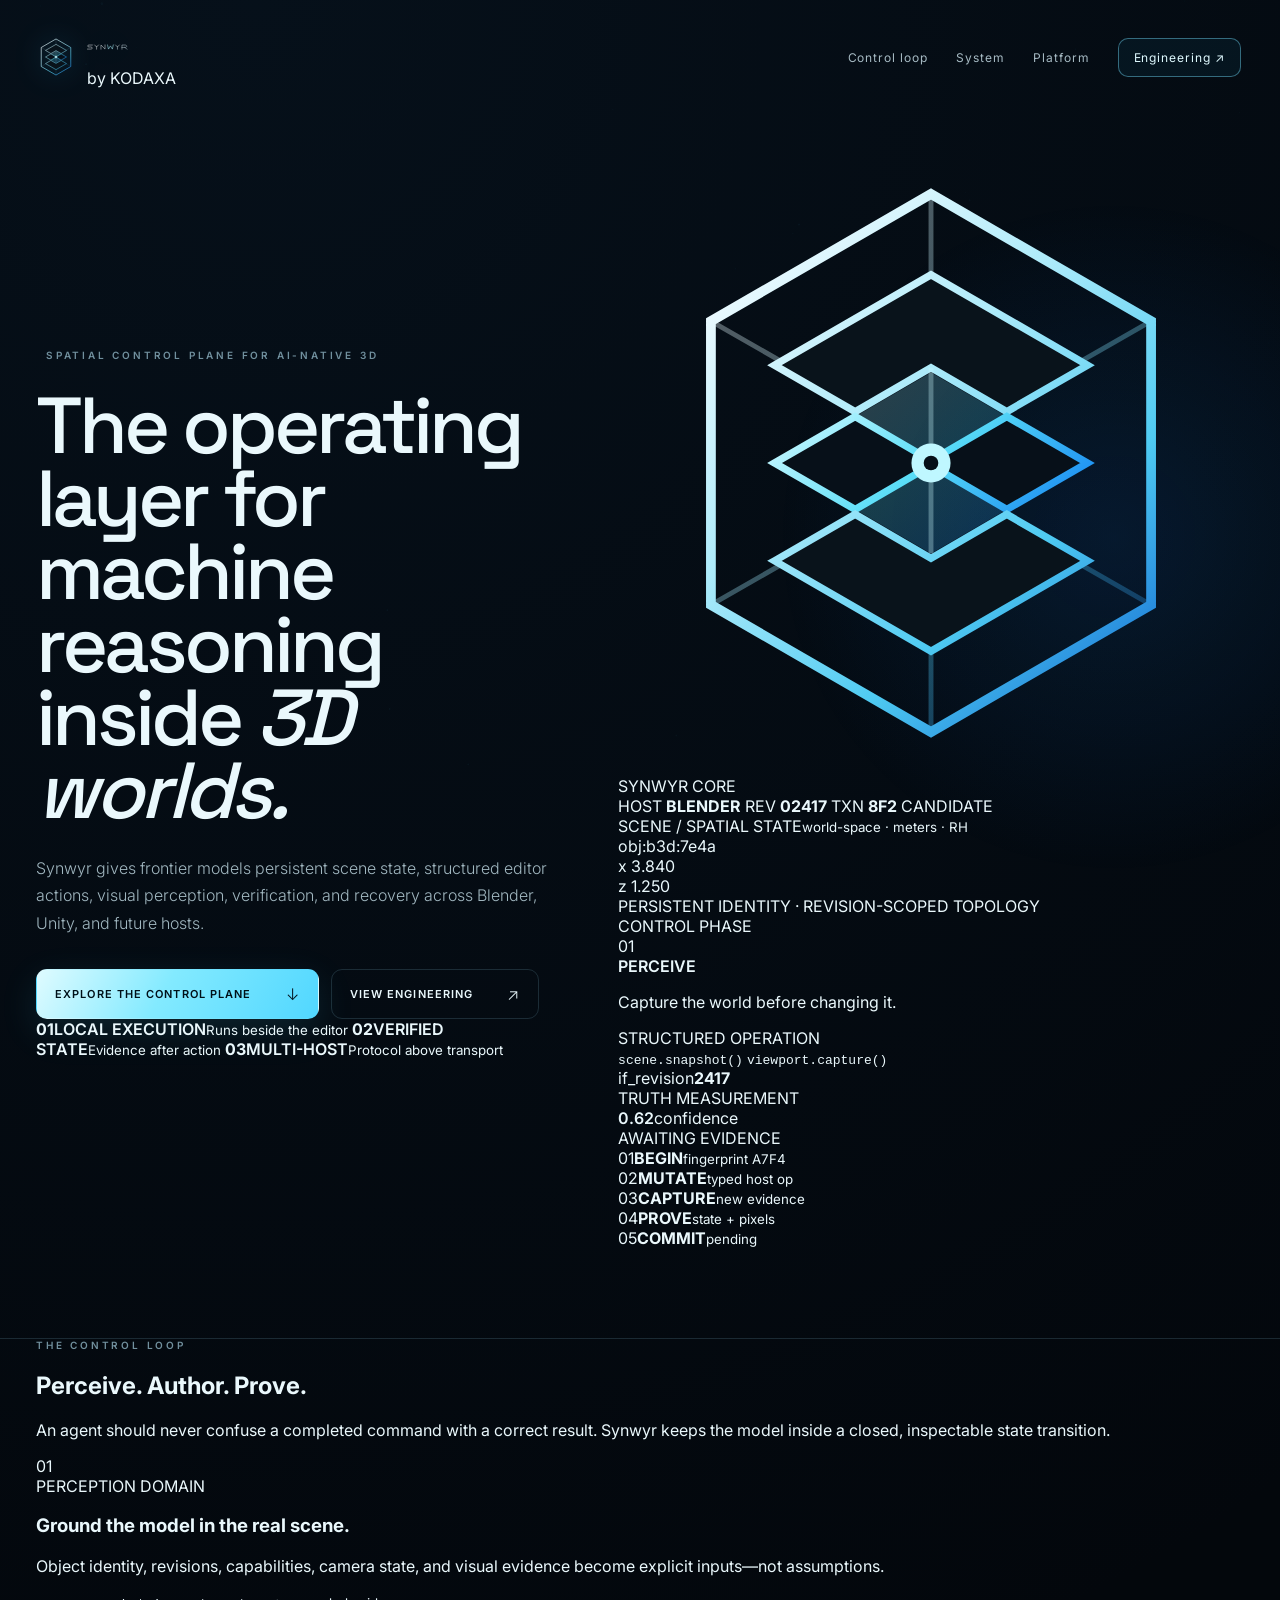
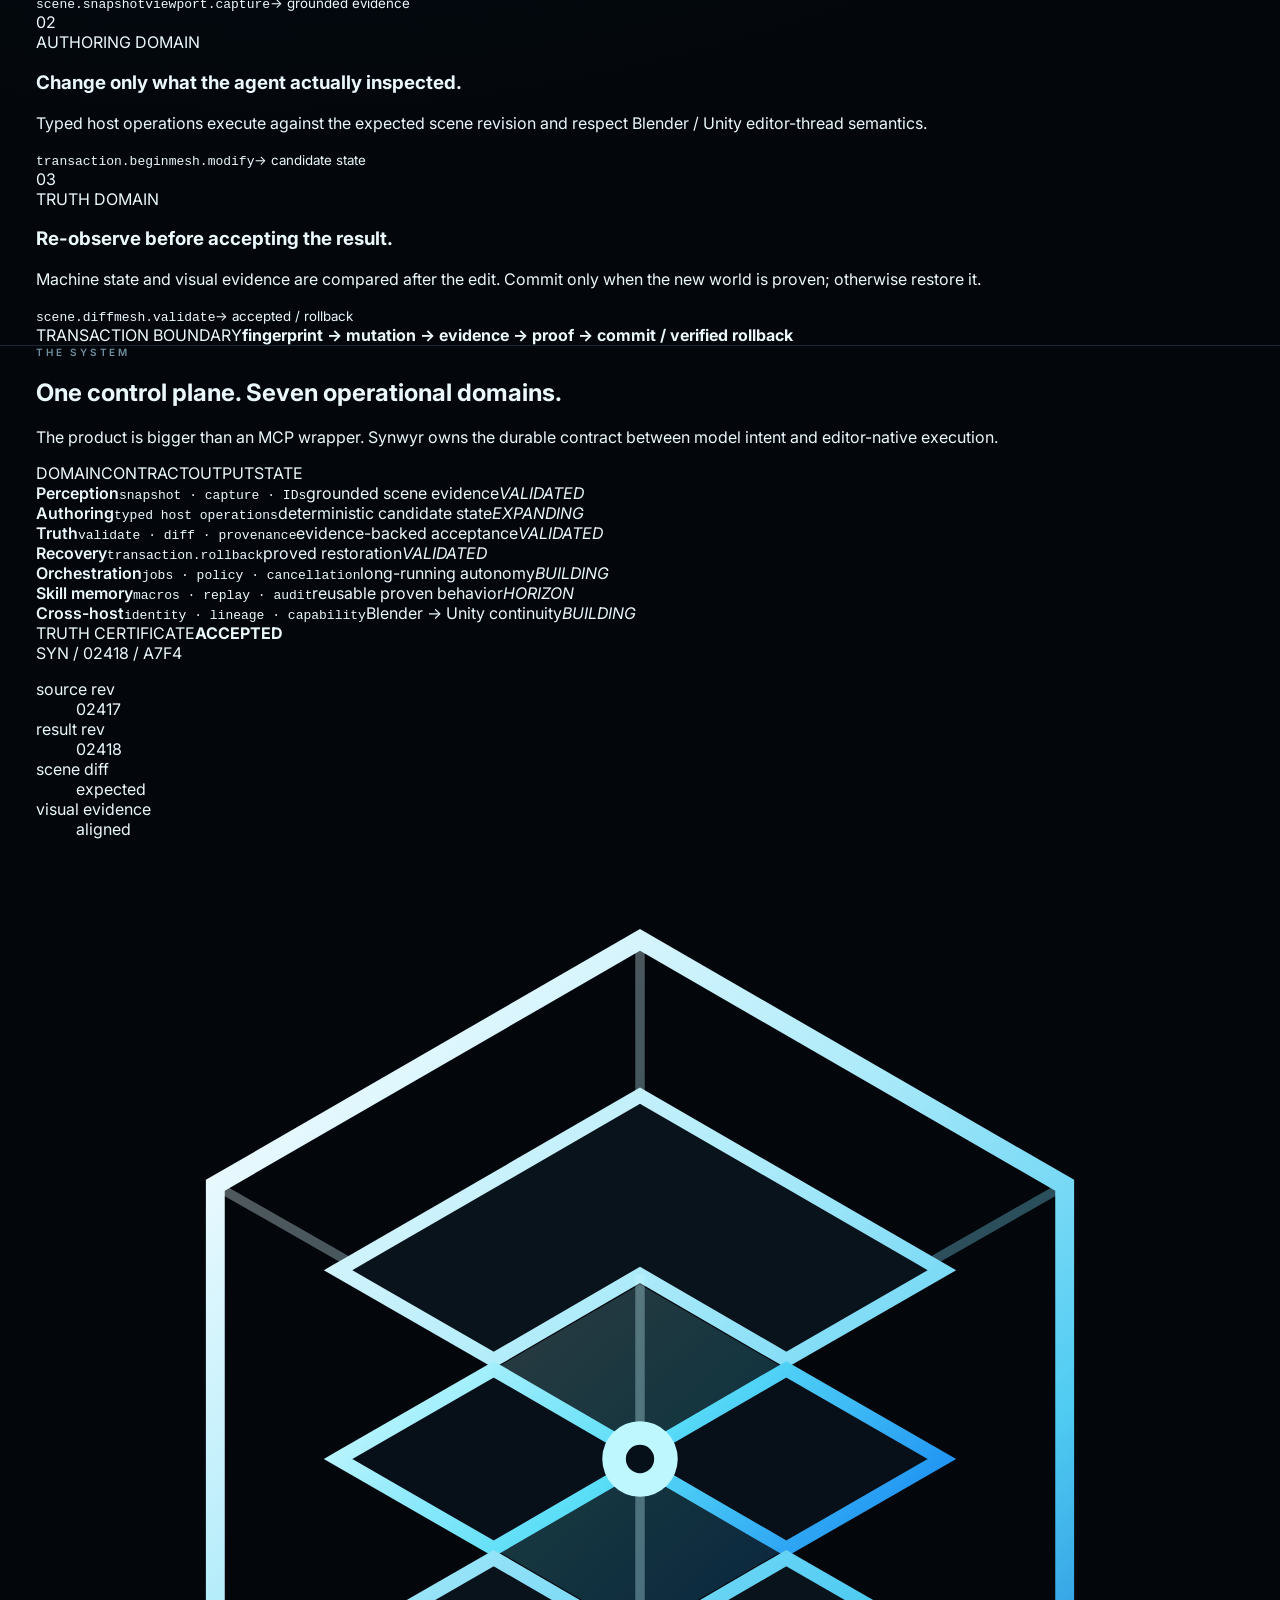
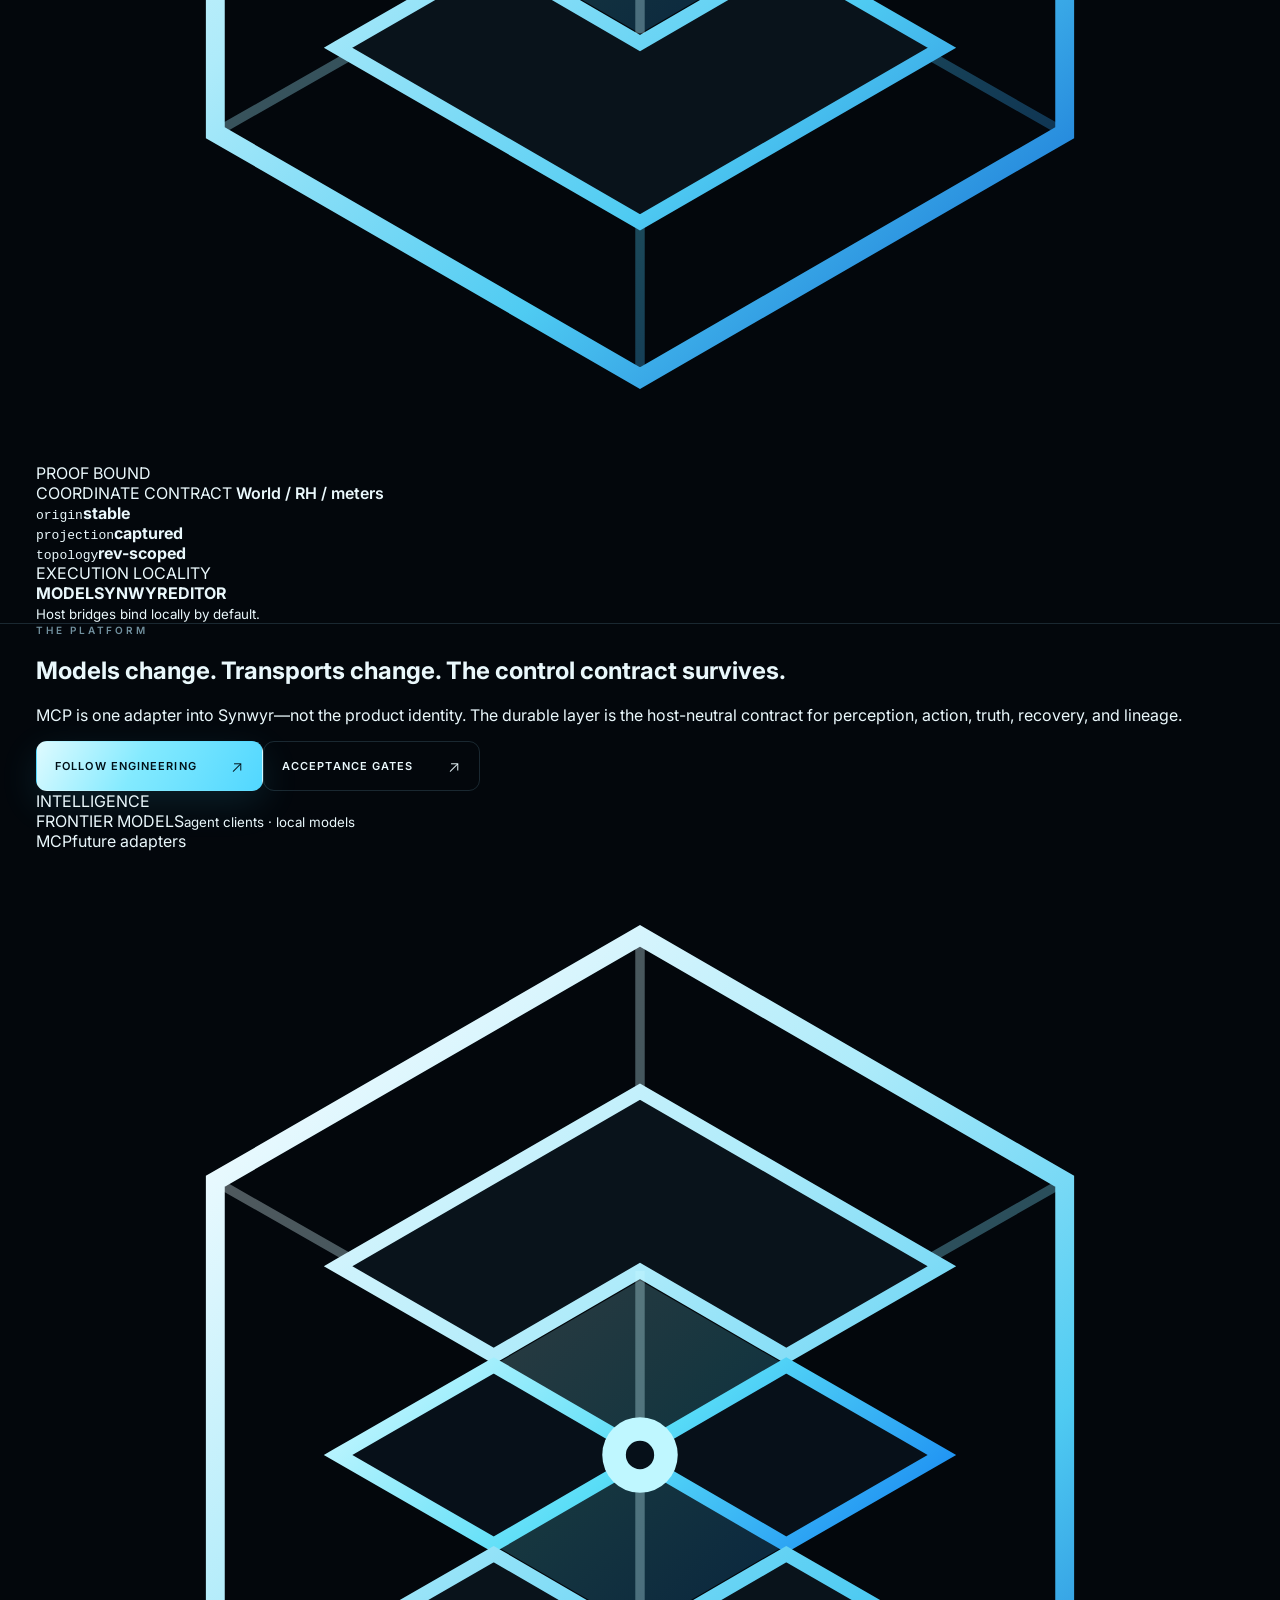
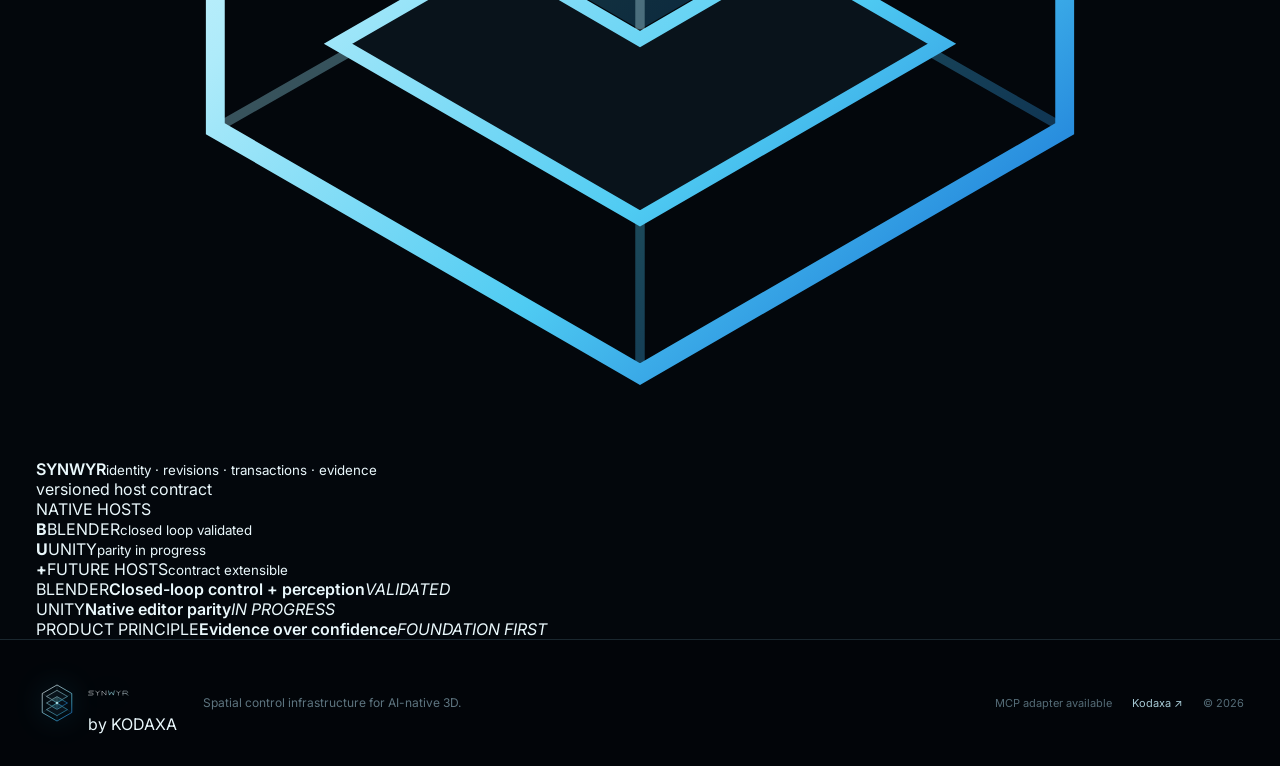
==== commit fb0a6cea: "Rebuild Synwyr site as premium platform system" ====
--- a/index.html
+++ b/index.html
@@ -3,33 +3,36 @@
 <head>
   <meta charset="utf-8">
   <meta name="viewport" content="width=device-width, initial-scale=1">
-  <meta name="theme-color" content="#03070c">
-  <meta name="description" content="Synwyr is a local-first spatial control plane for AI agents: perceive live 3D worlds, author through native tools, verify against deterministic truth, and safely converge on finished work.">
-  <meta property="og:title" content="Synwyr — The control plane for AI-native 3D work">
-  <meta property="og:description" content="Give frontier models structured perception, native 3D authoring, deterministic verification, rollback, and reusable skill memory across Blender, Unity, and future hosts.">
+  <meta name="theme-color" content="#04070a">
+  <meta name="description" content="Synwyr by Kodaxa is the spatial control plane for AI-native 3D: persistent scene state, structured editor actions, perception, verification, and recovery across professional 3D hosts.">
+  <meta property="og:title" content="Synwyr — Spatial control plane for AI-native 3D">
+  <meta property="og:description" content="The operating layer for machine reasoning inside 3D worlds.">
   <meta property="og:type" content="website">
   <meta property="og:image" content="/assets/synwyr-social.svg">
   <meta name="twitter:card" content="summary_large_image">
-  <title>Synwyr — Spatial intelligence for autonomous 3D work</title>
+  <title>Synwyr — Spatial control plane for AI-native 3D</title>
   <link rel="icon" href="/assets/favicon.svg" type="image/svg+xml">
   <link rel="stylesheet" href="/styles.css">
   <script defer src="/app.js"></script>
 </head>
 <body>
   <canvas id="field" class="field" aria-hidden="true"></canvas>
-  <div class="noise" aria-hidden="true"></div>
+  <div class="grain" aria-hidden="true"></div>
   <div class="cursor-light" aria-hidden="true"></div>
 
   <header class="site-header" data-header>
     <a class="brand" href="#top" aria-label="Synwyr home">
-      <img src="/assets/synwyr-mark.svg" width="42" height="42" alt="">
-      <span class="brand-word">SYNWYR</span><span class="brand-mcp">MCP</span><span class="brand-by">by KODAXA</span>
+      <img class="brand-symbol" src="/assets/synwyr-mark.svg" width="40" height="40" alt="">
+      <span class="brand-lockup">
+        <img class="brand-wordmark" src="/assets/synwyr-wordmark.svg" alt="Synwyr">
+        <span class="brand-endorsement">by KODAXA</span>
+      </span>
     </a>
     <button class="menu-toggle" type="button" aria-expanded="false" aria-controls="site-nav" data-menu-toggle><span></span><span></span><span class="sr-only">Toggle navigation</span></button>
     <nav id="site-nav" class="site-nav" data-nav>
-      <a href="#how">The loop</a>
-      <a href="#why">The system</a>
-      <a href="#vision">The vision</a>
+      <a href="#loop">Control loop</a>
+      <a href="#system">System</a>
+      <a href="#platform">Platform</a>
       <a class="nav-cta" href="https://github.com/Kodaxadev/RoboVision" target="_blank" rel="noreferrer">Engineering <span>↗</span></a>
     </nav>
   </header>
@@ -37,200 +40,179 @@
   <main id="top">
     <section class="hero shell" aria-labelledby="hero-title">
       <div class="hero-copy reveal">
-        <div class="eyebrow"><span class="eyebrow-dot"></span>KODAXA / SYNWYR SPATIAL CONTROL PLANE</div>
-        <h1 id="hero-title">Give AI a real working loop inside 3D.</h1>
-        <p class="hero-lede"><strong>Synwyr is the reasoning and control layer between frontier models and professional 3D tools.</strong> It gives an agent structured perception, native authoring, deterministic truth, and reversible execution so it can create, inspect, correct, and deliver 3D work instead of firing one-shot scripts and hoping.</p>
+        <div class="eyebrow"><span></span>SPATIAL CONTROL PLANE FOR AI-NATIVE 3D</div>
+        <h1 id="hero-title">The operating layer for machine reasoning inside <em>3D worlds.</em></h1>
+        <p class="hero-lede">Synwyr gives frontier models persistent scene state, structured editor actions, visual perception, verification, and recovery across Blender, Unity, and future hosts.</p>
         <div class="hero-actions">
-          <a class="button button-primary" href="#how"><span>See the agent loop</span><i>↓</i></a>
-          <a class="button button-ghost" href="https://github.com/Kodaxadev/RoboVision" target="_blank" rel="noreferrer"><span>Open engineering source</span><i>↗</i></a>
-        </div>
-        <div class="hero-strip" aria-label="Synwyr core properties">
-          <span><b>PERCEIVE</b> Semantic + visual scene truth</span>
-          <span><b>AUTHOR</b> Typed native 3D operations</span>
-          <span><b>PROVE</b> Verify, commit, or recover</span>
-        </div>
-      </div>
-
-      <div class="hero-demo reveal" data-tilt-root aria-label="Synwyr closed-loop 3D agent demonstration">
-        <div class="hero-demo-shell" data-tilt>
-          <div class="demo-topbar"><span></span><span></span><span></span><b>SYNWYR / SPATIAL SESSION</b></div>
-          <div class="demo-grid"></div>
-
-          <div class="agent-panel">
-            <div class="panel-label">REASONING CLIENT</div>
-            <div class="agent-core">
-              <img src="/assets/synwyr-mark.svg" alt="">
-            </div>
-            <div class="agent-state">HOST: <strong>3D EDITOR</strong></div>
-          </div>
-
-          <div class="pipeline" aria-hidden="true">
-            <div class="pipe-node active" data-pipe="0"><span>01</span><b>PERCEIVE</b></div>
-            <div class="pipe-line"></div>
-            <div class="pipe-node" data-pipe="1"><span>02</span><b>AUTHOR</b></div>
-            <div class="pipe-line"></div>
-            <div class="pipe-node" data-pipe="2"><span>03</span><b>PROVE</b></div>
-          </div>
-
-          <div class="viewport-panel">
-            <div class="viewport-head">
-              <span>WORLD STATE</span>
-              <div class="viewport-pills"><i>rev <b data-revision>02417</b></i><i class="mode-pill">AUTHORITATIVE</i></div>
-            </div>
-            <div class="viewport-stage">
-              <div class="axis axis-x"></div>
-              <div class="axis axis-y"></div>
-              <div class="scene-base"></div>
-              <div class="object object-a" data-scene-object="a">
-                <div class="cube-face top"></div>
-                <div class="cube-face left"></div>
-                <div class="cube-face right"></div>
-                <div class="selection-ring"></div>
+          <a class="button button-primary" href="#loop"><span>Explore the control plane</span><i>↓</i></a>
+          <a class="button button-quiet" href="https://github.com/Kodaxadev/RoboVision" target="_blank" rel="noreferrer"><span>View engineering</span><i>↗</i></a>
+        </div>
+        <div class="hero-proofline" aria-label="Synwyr platform principles">
+          <span><b>01</b><strong>LOCAL EXECUTION</strong><small>Runs beside the editor</small></span>
+          <span><b>02</b><strong>VERIFIED STATE</strong><small>Evidence after action</small></span>
+          <span><b>03</b><strong>MULTI-HOST</strong><small>Protocol above transport</small></span>
+        </div>
+      </div>
+
+      <div class="command-wrap reveal" data-tilt-root>
+        <div class="command-center" data-tilt aria-label="Synwyr live spatial control session">
+          <div class="command-chrome">
+            <div class="chrome-brand"><img src="/assets/synwyr-mark.svg" alt=""><span>SYNWYR CORE</span></div>
+            <div class="chrome-metrics">
+              <span>HOST <b>BLENDER</b></span>
+              <span>REV <b data-revision>02417</b></span>
+              <span>TXN <b>8F2</b></span>
+              <span class="chrome-state" data-system-state>CANDIDATE</span>
+            </div>
+          </div>
+
+          <div class="command-grid" aria-hidden="true"></div>
+          <div class="world-panel">
+            <div class="panel-head"><span>SCENE / SPATIAL STATE</span><small>world-space · meters · RH</small></div>
+            <div class="world-viewport">
+              <div class="horizon"></div>
+              <div class="floor-grid"></div>
+              <div class="axis-gizmo"><i class="x"></i><i class="y"></i><i class="z"></i></div>
+              <div class="mesh mesh-primary" data-primary-mesh>
+                <i class="mesh-top"></i><i class="mesh-left"></i><i class="mesh-right"></i><i class="mesh-cap"></i>
+                <span class="selection-cage"></span>
               </div>
-              <div class="object object-b" data-scene-object="b">
-                <div class="cube-face top"></div>
-                <div class="cube-face left"></div>
-                <div class="cube-face right"></div>
-              </div>
-              <div class="object object-c" data-scene-object="c">
-                <div class="cube-face top"></div>
-                <div class="cube-face left"></div>
-                <div class="cube-face right"></div>
-              </div>
-              <div class="scan-overlay"></div>
-              <div class="vision-box"></div>
-              <div class="measure-tag tag-a">part_142</div>
-              <div class="measure-tag tag-b">tracked</div>
-            </div>
-          </div>
-
-          <div class="ops-panel">
-            <div class="panel-label">CURRENT STEP</div>
-            <div class="ops-stage" data-step-title>BUILD THE SCENE MODEL</div>
-            <p class="ops-copy" data-step-copy>Read authoritative scene state, geometry, identities, reference evidence, and known limits before planning a change.</p>
-            <div class="ops-log" data-step-log>
-              <code>scene.snapshot()</code>
-              <code>perception.capture_bundle()</code>
-              <code>truth.measure()</code>
-            </div>
-          </div>
-
-          <div class="compare-panel">
-            <div class="panel-label">TRUTH CHECK</div>
-            <div class="compare-grid">
-              <div>
-                <span>BEFORE</span>
-                <div class="mini-scene before"><i></i></div>
-              </div>
-              <div>
-                <span>AFTER</span>
-                <div class="mini-scene after"><i></i></div>
-              </div>
-            </div>
-            <div class="verify-pill" data-verify-pill>✓ VERIFIED STATE</div>
-          </div>
-        </div>
-      </div>
-    </section>
-
-    <section class="how-section border-top" id="how">
+              <div class="mesh mesh-secondary"><i class="mesh-top"></i><i class="mesh-left"></i><i class="mesh-right"></i></div>
+              <div class="mesh mesh-tertiary"><i class="mesh-top"></i><i class="mesh-left"></i><i class="mesh-right"></i></div>
+              <div class="perception-scan"></div>
+              <div class="perception-frame" data-perception-frame><span>obj:b3d:7e4a</span></div>
+              <div class="viewport-readout r1">x 3.840</div><div class="viewport-readout r2">z 1.250</div>
+              <div class="world-note">PERSISTENT IDENTITY · REVISION-SCOPED TOPOLOGY</div>
+            </div>
+          </div>
+
+          <aside class="operator-rail">
+            <div class="phase-card">
+              <div class="rail-label">CONTROL PHASE</div>
+              <div class="phase-index" data-phase-index>01</div>
+              <strong data-phase-title>PERCEIVE</strong>
+              <p data-phase-copy>Capture the world before changing it.</p>
+              <div class="phase-track"><span data-phase-track></span></div>
+            </div>
+            <div class="operation-card">
+              <div class="rail-label">STRUCTURED OPERATION</div>
+              <code data-op-primary>scene.snapshot()</code>
+              <code data-op-secondary>viewport.capture()</code>
+              <div class="contract-row"><span>if_revision</span><b data-op-revision>2417</b></div>
+            </div>
+            <div class="truth-card" data-truth-card>
+              <div class="rail-label">TRUTH MEASUREMENT</div>
+              <div class="truth-score"><strong data-truth-score>0.62</strong><span>confidence</span></div>
+              <div class="truth-bars"><i></i><i></i><i></i><i></i></div>
+              <div class="truth-state" data-truth-state>AWAITING EVIDENCE</div>
+            </div>
+          </aside>
+
+          <div class="transaction-strip">
+            <div class="txn-step active" data-txn="0"><span>01</span><b>BEGIN</b><small>fingerprint A7F4</small></div>
+            <i></i>
+            <div class="txn-step" data-txn="1"><span>02</span><b>MUTATE</b><small>typed host op</small></div>
+            <i></i>
+            <div class="txn-step" data-txn="2"><span>03</span><b>CAPTURE</b><small>new evidence</small></div>
+            <i></i>
+            <div class="txn-step" data-txn="3"><span>04</span><b>PROVE</b><small>state + pixels</small></div>
+            <i></i>
+            <div class="txn-step" data-txn="4"><span>05</span><b>COMMIT</b><small data-commit-label>pending</small></div>
+          </div>
+          <div class="proof-beam" data-proof-beam></div>
+        </div>
+      </div>
+    </section>
+
+    <section class="loop-section border-top" id="loop">
       <div class="shell">
-        <div class="section-head reveal">
-          <div><div class="section-kicker">THE AGENT LOOP</div><h2>From intent to verified 3D work.</h2></div>
-          <p>Synwyr turns 3D creation into an evidence-driven loop. The model can inspect what exists, form a spatial hypothesis, author a bounded change, measure what actually happened, and keep correcting until the result is good enough to ship.</p>
-        </div>
-
-        <div class="three-step reveal">
-          <article class="step-card active" data-step-card="0">
-            <div class="step-top"><span>01</span><i>PERCEPTION</i></div>
-            <h3>Build a machine-readable world model.</h3>
-            <p>Combine authoritative scene state with geometry, topology, bounds, object identity, canonical views, depth, normals, IDs, references, and declared uncertainty.</p>
-            <div class="step-code"><code>scene + geometry</code><code>visual evidence</code></div>
+        <div class="section-intro reveal">
+          <div><div class="section-kicker">THE CONTROL LOOP</div><h2>Perceive. Author. Prove.</h2></div>
+          <p>An agent should never confuse a completed command with a correct result. Synwyr keeps the model inside a closed, inspectable state transition.</p>
+        </div>
+
+        <div class="loop-console reveal">
+          <div class="loop-spine"><span data-loop-energy></span></div>
+          <article class="loop-module active" data-loop-module="0">
+            <div class="module-index">01</div>
+            <div class="module-copy"><span>PERCEPTION DOMAIN</span><h3>Ground the model in the real scene.</h3><p>Object identity, revisions, capabilities, camera state, and visual evidence become explicit inputs—not assumptions.</p></div>
+            <div class="module-io"><code>scene.snapshot</code><code>viewport.capture</code><small>→ grounded evidence</small></div>
           </article>
-          <article class="step-card" data-step-card="1">
-            <div class="step-top"><span>02</span><i>AUTHORING</i></div>
-            <h3>Work through native 3D operations.</h3>
-            <p>Create and modify objects, meshes, materials, scenes, assets, and editor state through typed host capabilities inside revision-pinned transactions—not giant generated scripts.</p>
-            <div class="step-code"><code>typed operations</code><code>bounded locality</code></div>
+          <article class="loop-module" data-loop-module="1">
+            <div class="module-index">02</div>
+            <div class="module-copy"><span>AUTHORING DOMAIN</span><h3>Change only what the agent actually inspected.</h3><p>Typed host operations execute against the expected scene revision and respect Blender / Unity editor-thread semantics.</p></div>
+            <div class="module-io"><code>transaction.begin</code><code>mesh.modify</code><small>→ candidate state</small></div>
           </article>
-          <article class="step-card" data-step-card="2">
-            <div class="step-top"><span>03</span><i>VERIFICATION</i></div>
-            <h3>Prove the result before it survives.</h3>
-            <p>Check hard geometry invariants, spatial relationships, reference agreement, repeated patterns, coverage, and edit blast radius. Commit what passed. Roll back what did not.</p>
-            <div class="step-code"><code>deterministic truth</code><code>commit / rollback</code></div>
+          <article class="loop-module" data-loop-module="2">
+            <div class="module-index">03</div>
+            <div class="module-copy"><span>TRUTH DOMAIN</span><h3>Re-observe before accepting the result.</h3><p>Machine state and visual evidence are compared after the edit. Commit only when the new world is proven; otherwise restore it.</p></div>
+            <div class="module-io"><code>scene.diff</code><code>mesh.validate</code><small>→ accepted / rollback</small></div>
           </article>
-        </div>
-
-        <div class="loop-summary reveal">
-          <div class="loop-line" aria-hidden="true"><span></span></div>
-          <span>MODEL</span><b>→</b><span>SYNWYR</span><b>→</b><span>3D HOST</span><b>→</b><span>TRUTH</span><b>→</b><span>CORRECTION</span><b>→</b><span>VERIFIED RESULT</span>
-        </div>
-      </div>
-    </section>
-
-    <section class="why-section border-top" id="why">
-      <div class="shell why-grid">
-        <div class="why-copy reveal">
-          <div class="section-kicker">THE SYSTEM</div>
-          <h2>Not another Blender chatbot. A control plane for spatial agents.</h2>
-          <p>Synwyr is designed to become the layer that lets any sufficiently capable model operate inside a live 3D production environment with the context, precision, memory, and recovery discipline that one-shot generation lacks.</p>
-          <a class="text-link" href="https://github.com/Kodaxadev/RoboVision" target="_blank" rel="noreferrer">Explore the engineering source <span>↗</span></a>
-        </div>
-
-        <div class="trust-grid reveal">
-          <article class="trust-card">
-            <span class="trust-no">01</span><div class="trust-icon">◎</div>
-            <h3>Spatial perception</h3>
-            <p>Semantic scene graphs and visual evidence belong in the same reasoning loop: objects, parts, transforms, topology, depth, normals, silhouettes, references, and what remains unknown.</p>
-          </article>
-          <article class="trust-card">
-            <span class="trust-no">02</span><div class="trust-icon">◫</div>
-            <h3>Native authoring</h3>
-            <p>The model works through composable editor-native capabilities with stable identities and explicit coordinate contracts, while raw code remains an escape hatch rather than the product surface.</p>
-          </article>
-          <article class="trust-card">
-            <span class="trust-no">03</span><div class="trust-icon">✓</div>
-            <h3>Deterministic 3D truth</h3>
-            <p>Geometry validity, dimensions, reference shape, pattern consistency, coverage, locality, and before/after evidence give the agent something stronger than confidence: measurable proof.</p>
-          </article>
-          <article class="trust-card">
-            <span class="trust-no">04</span><div class="trust-icon">↶</div>
-            <h3>Reversible autonomy</h3>
-            <p>Every meaningful edit can live inside a transaction. Failed hypotheses become useful trajectory data while the authored scene returns to the last verified state.</p>
-          </article>
-        </div>
-      </div>
-    </section>
-
-    <section class="status-section border-top" id="vision">
-      <div class="shell status-layout">
-        <div class="status-copy reveal">
-          <div class="section-kicker">THE END STATE</div>
-          <h2>One spatial intelligence layer. Any capable model. Every serious 3D workflow.</h2>
-          <p>The destination is bigger than an MCP server for one editor. Synwyr is a local-first control plane where models, generators, DCCs, and game engines can share the same authoritative state, verification semantics, transaction history, and reusable skills.</p>
-          <div class="status-actions">
-            <a class="button button-primary" href="https://github.com/Kodaxadev/RoboVision" target="_blank" rel="noreferrer"><span>Follow the engineering</span><i>↗</i></a>
-            <a class="button button-ghost" href="#top"><span>Back to the loop</span><i>↑</i></a>
-          </div>
-        </div>
-
-        <div class="host-status-board reveal">
-          <article class="host-row">
-            <div class="host-badge blender">AI</div>
-            <div><span>MODEL LAYER</span><strong>Bring the reasoning model that fits the job</strong><small>Frontier models · specialized agents · generated skills · successful and failed trajectory memory</small></div>
-            <i class="state good">AGNOSTIC</i>
-          </article>
-          <article class="host-row">
-            <div class="host-badge unity">3D</div>
-            <div><span>AUTHORING HOSTS</span><strong>Native control inside real production tools</strong><small>Blender · Unity · future DCC and engine hosts through one explicit host contract</small></div>
-            <i class="state active">LOCAL-FIRST</i>
-          </article>
-          <article class="host-row future-row">
-            <div class="host-badge future">∞</div>
-            <div><span>CREATION PIPELINE</span><strong>Generate, inspect, repair, refine, and deliver</strong><small>Candidate generators become inputs; Synwyr remains the execution, truth, provenance, and correction layer</small></div>
-            <i class="state">EXTENSIBLE</i>
-          </article>
-          <div class="status-principle"><span>EVIDENCE OVER CONFIDENCE</span><p>The goal is not more tool calls. It is autonomous 3D work that can explain what changed, prove why it survived, recover when it failed, and reuse what it learned.</p></div>
+          <div class="loop-footer">
+            <span>TRANSACTION BOUNDARY</span><b>fingerprint → mutation → evidence → proof → commit / verified rollback</b>
+          </div>
+        </div>
+      </div>
+    </section>
+
+    <section class="system-section border-top" id="system">
+      <div class="shell">
+        <div class="section-intro reveal">
+          <div><div class="section-kicker">THE SYSTEM</div><h2>One control plane. Seven operational domains.</h2></div>
+          <p>The product is bigger than an MCP wrapper. Synwyr owns the durable contract between model intent and editor-native execution.</p>
+        </div>
+
+        <div class="system-layout reveal">
+          <div class="capability-matrix">
+            <div class="matrix-head"><span>DOMAIN</span><span>CONTRACT</span><span>OUTPUT</span><span>STATE</span></div>
+            <div class="matrix-row"><strong>Perception</strong><code>snapshot · capture · IDs</code><span>grounded scene evidence</span><i class="validated">VALIDATED</i></div>
+            <div class="matrix-row"><strong>Authoring</strong><code>typed host operations</code><span>deterministic candidate state</span><i class="expanding">EXPANDING</i></div>
+            <div class="matrix-row"><strong>Truth</strong><code>validate · diff · provenance</code><span>evidence-backed acceptance</span><i class="validated">VALIDATED</i></div>
+            <div class="matrix-row"><strong>Recovery</strong><code>transaction.rollback</code><span>proved restoration</span><i class="validated">VALIDATED</i></div>
+            <div class="matrix-row"><strong>Orchestration</strong><code>jobs · policy · cancellation</code><span>long-running autonomy</span><i class="building">BUILDING</i></div>
+            <div class="matrix-row"><strong>Skill memory</strong><code>macros · replay · audit</code><span>reusable proven behavior</span><i>HORIZON</i></div>
+            <div class="matrix-row"><strong>Cross-host</strong><code>identity · lineage · capability</code><span>Blender → Unity continuity</span><i class="building">BUILDING</i></div>
+          </div>
+
+          <aside class="proof-stack">
+            <div class="certificate-card">
+              <div class="proof-head"><span>TRUTH CERTIFICATE</span><b>ACCEPTED</b></div>
+              <div class="certificate-id">SYN / 02418 / A7F4</div>
+              <dl><div><dt>source rev</dt><dd>02417</dd></div><div><dt>result rev</dt><dd>02418</dd></div><div><dt>scene diff</dt><dd>expected</dd></div><div><dt>visual evidence</dt><dd>aligned</dd></div></dl>
+              <div class="certificate-seal"><img src="/assets/synwyr-mark.svg" alt=""><span>PROOF BOUND</span></div>
+            </div>
+            <div class="contract-card">
+              <span>COORDINATE CONTRACT</span>
+              <strong>World / RH / meters</strong>
+              <div><code>origin</code><b>stable</b></div><div><code>projection</code><b>captured</b></div><div><code>topology</code><b>rev-scoped</b></div>
+            </div>
+            <div class="locality-card"><span>EXECUTION LOCALITY</span><div class="locality-line"><b>MODEL</b><i></i><b>SYNWYR</b><i></i><b>EDITOR</b></div><small>Host bridges bind locally by default.</small></div>
+          </aside>
+        </div>
+      </div>
+    </section>
+
+    <section class="platform-section border-top" id="platform">
+      <div class="shell platform-shell">
+        <div class="platform-copy reveal">
+          <div class="section-kicker">THE PLATFORM</div>
+          <h2>Models change. Transports change. The control contract survives.</h2>
+          <p>MCP is one adapter into Synwyr—not the product identity. The durable layer is the host-neutral contract for perception, action, truth, recovery, and lineage.</p>
+          <div class="platform-actions"><a class="button button-primary" href="https://github.com/Kodaxadev/RoboVision" target="_blank" rel="noreferrer"><span>Follow engineering</span><i>↗</i></a><a class="button button-quiet" href="https://github.com/Kodaxadev/RoboVision/blob/main/docs/GATES.md" target="_blank" rel="noreferrer"><span>Acceptance gates</span><i>↗</i></a></div>
+        </div>
+
+        <div class="architecture-map reveal" aria-label="Synwyr platform architecture">
+          <div class="map-column clients"><span class="map-label">INTELLIGENCE</span><div class="map-node">FRONTIER MODELS<small>agent clients · local models</small></div></div>
+          <div class="map-links"><i></i><span>MCP</span><span>future adapters</span></div>
+          <div class="map-core"><div class="core-rings"></div><img src="/assets/synwyr-mark.svg" alt=""><strong>SYNWYR</strong><small>identity · revisions · transactions · evidence</small></div>
+          <div class="map-links outbound"><i></i><span>versioned host contract</span></div>
+          <div class="map-column hosts"><span class="map-label">NATIVE HOSTS</span><div class="host-map-node blender"><b>B</b><span>BLENDER<small>closed loop validated</small></span></div><div class="host-map-node unity"><b>U</b><span>UNITY<small>parity in progress</small></span></div><div class="host-map-node future"><b>+</b><span>FUTURE HOSTS<small>contract extensible</small></span></div></div>
+        </div>
+
+        <div class="status-band reveal">
+          <div><span>BLENDER</span><strong>Closed-loop control + perception</strong><i>VALIDATED</i></div>
+          <div><span>UNITY</span><strong>Native editor parity</strong><i class="amber">IN PROGRESS</i></div>
+          <div><span>PRODUCT PRINCIPLE</span><strong>Evidence over confidence</strong><i>FOUNDATION FIRST</i></div>
         </div>
       </div>
     </section>
@@ -238,9 +220,9 @@
 
   <footer class="site-footer border-top">
     <div class="shell footer-row">
-      <a class="brand" href="#top"><img src="/assets/synwyr-mark.svg" width="38" height="38" alt=""><span class="brand-word">SYNWYR</span><span class="brand-mcp">MCP</span></a>
-      <p>Spatial intelligence infrastructure by <a href="https://kodaxa.dev" target="_blank" rel="noreferrer">Kodaxa ↗</a></p>
-      <div><a href="https://github.com/Kodaxadev/RoboVision" target="_blank" rel="noreferrer">Engineering ↗</a><span>© <span data-year></span> KODAXA</span></div>
+      <a class="brand" href="#top"><img class="brand-symbol" src="/assets/synwyr-mark.svg" alt=""><span class="brand-lockup"><img class="brand-wordmark" src="/assets/synwyr-wordmark.svg" alt="Synwyr"><span class="brand-endorsement">by KODAXA</span></span></a>
+      <p>Spatial control infrastructure for AI-native 3D.</p>
+      <div><span>MCP adapter available</span><a href="https://kodaxa.dev" target="_blank" rel="noreferrer">Kodaxa ↗</a><span>© <span data-year></span></span></div>
     </div>
   </footer>
 </body>
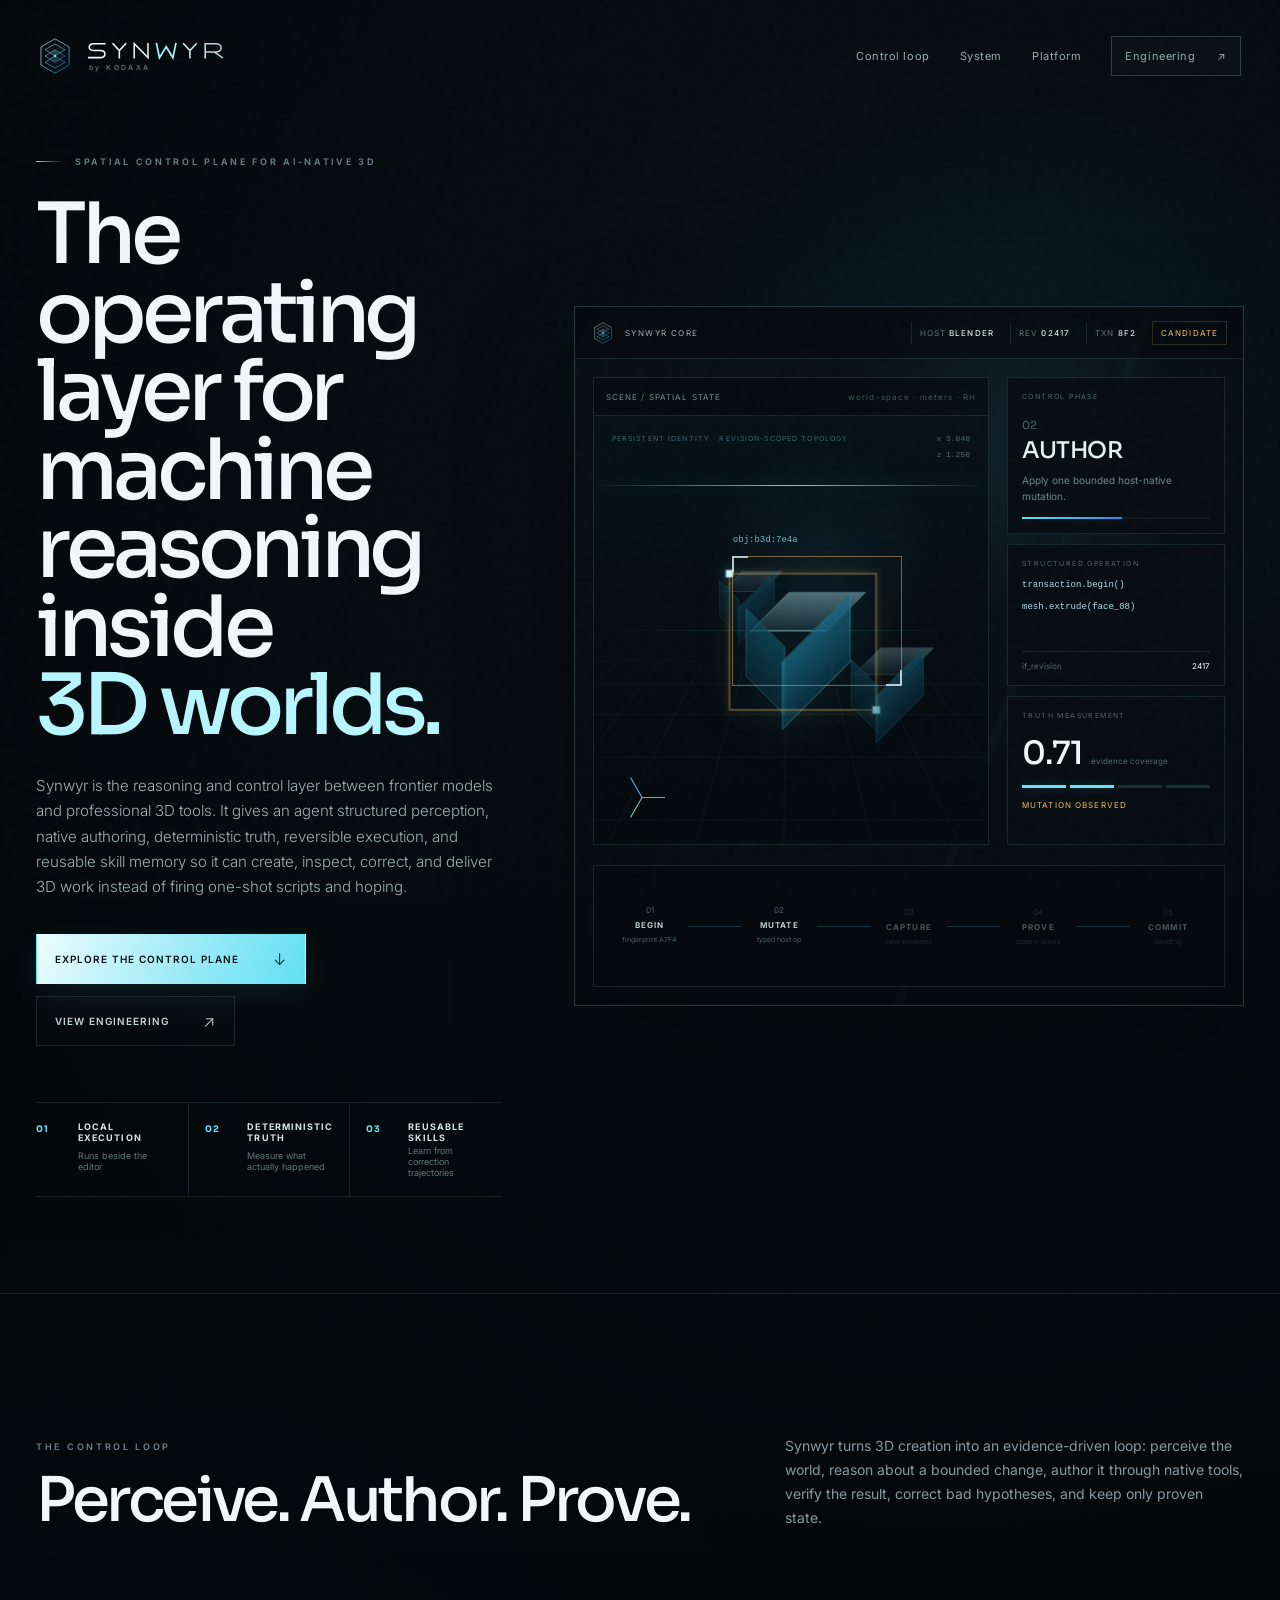
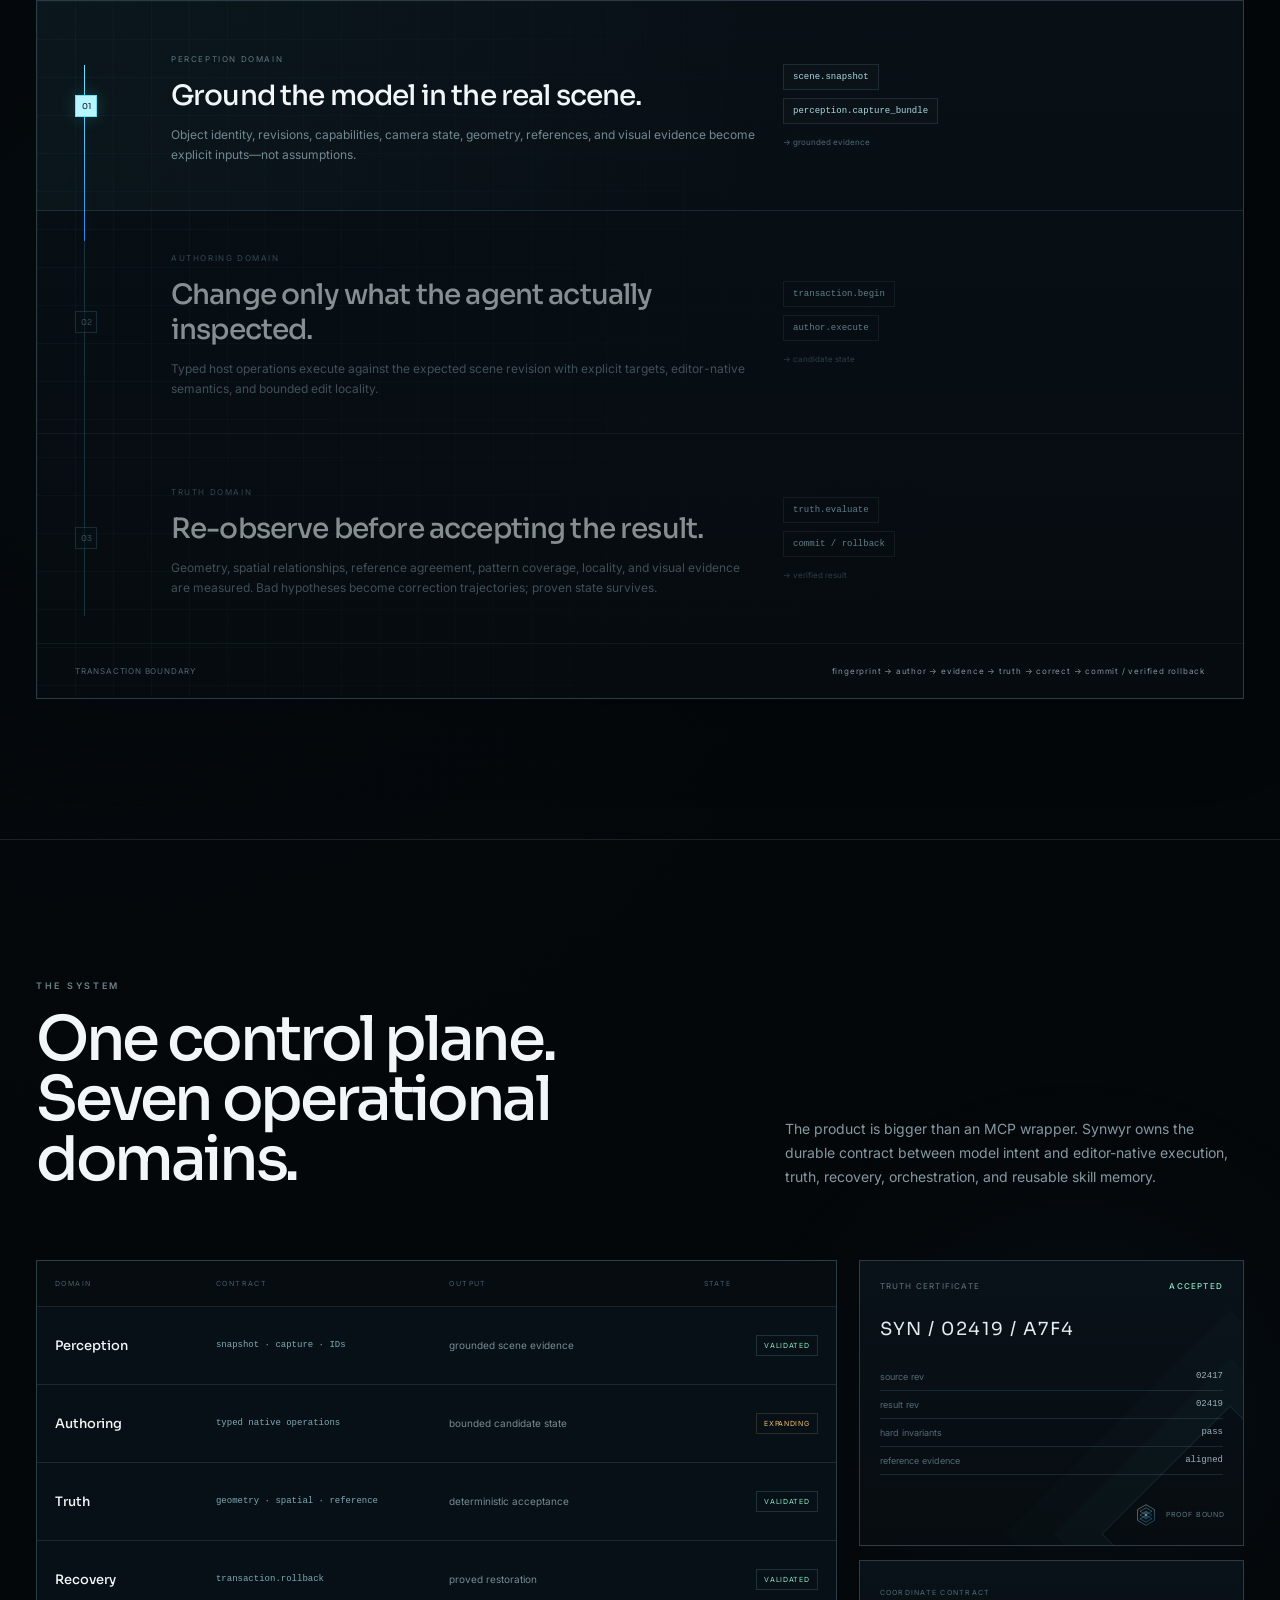
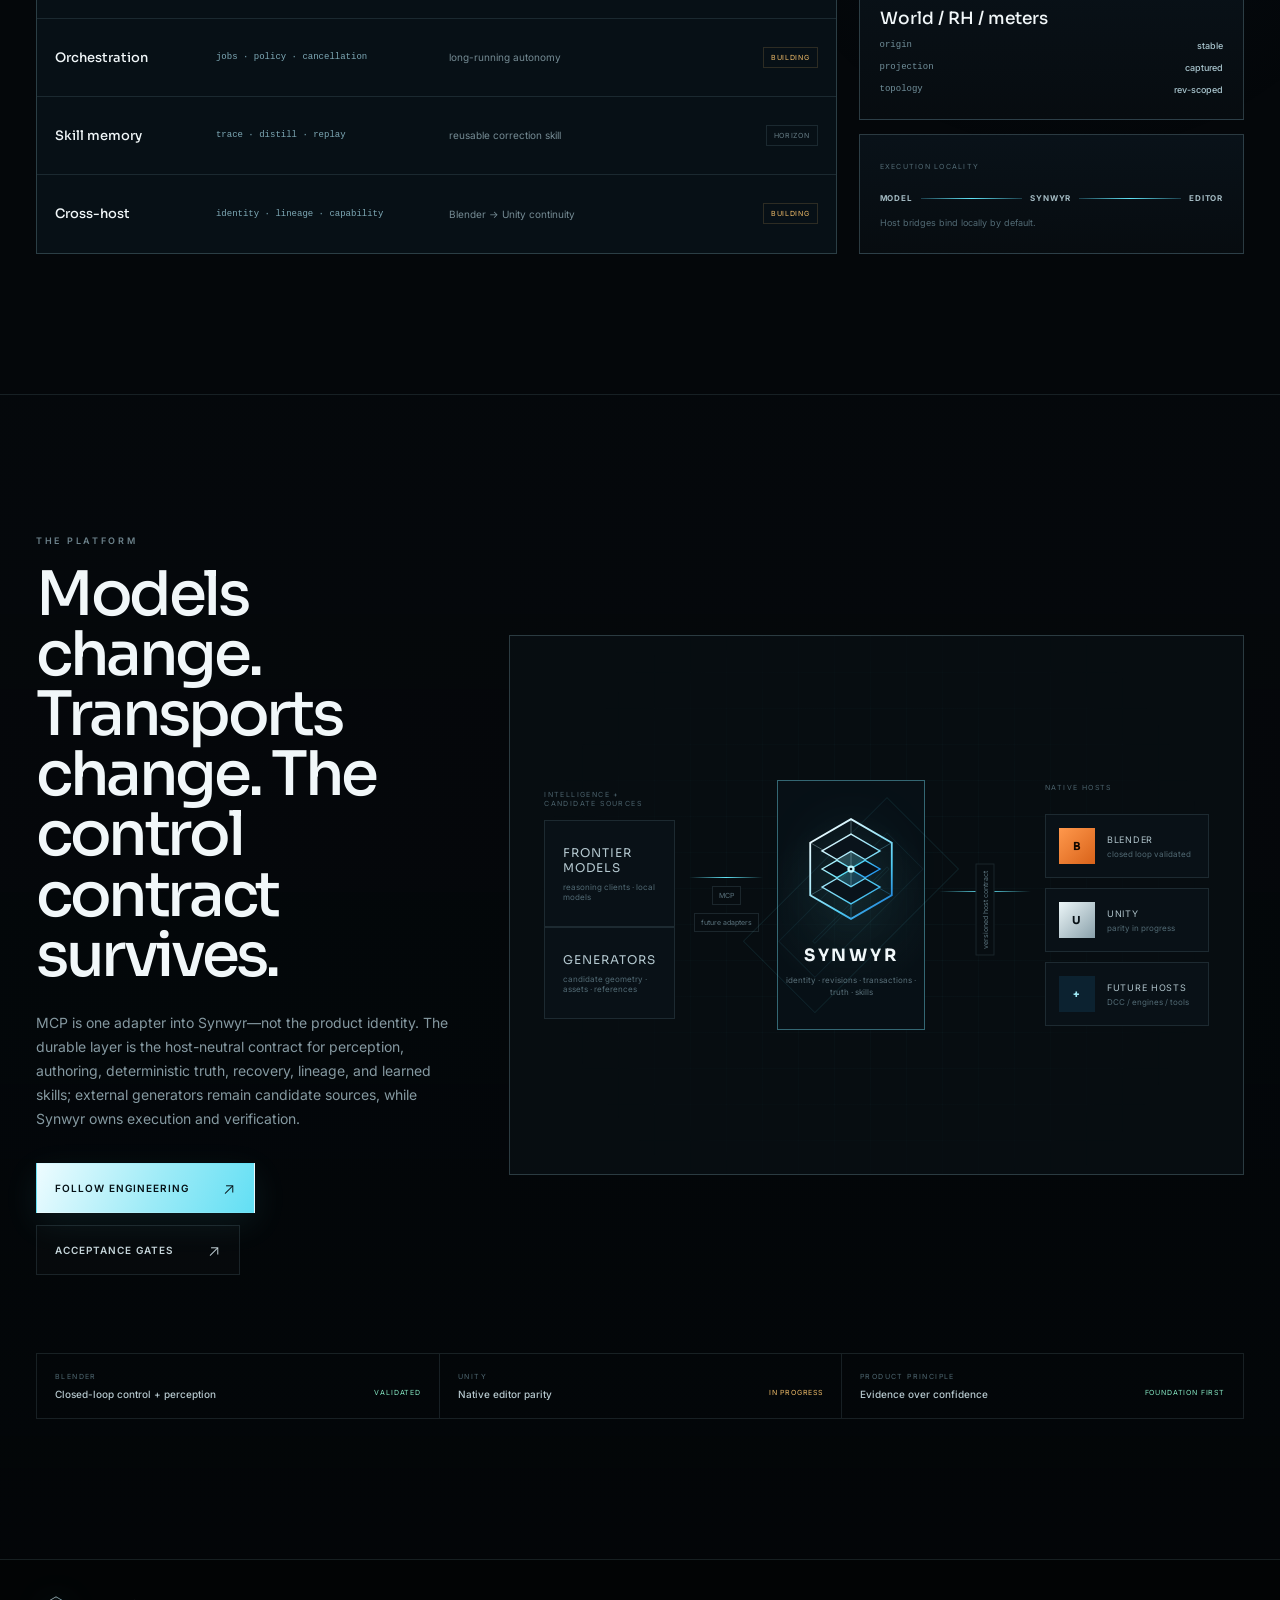
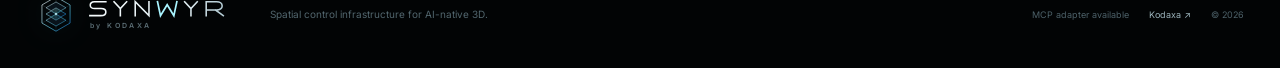
==== commit a7a9128a: "Rebuild Synwyr around end-state platform vision" ====
--- a/index.html
+++ b/index.html
@@ -4,13 +4,13 @@
   <meta charset="utf-8">
   <meta name="viewport" content="width=device-width, initial-scale=1">
   <meta name="theme-color" content="#04070a">
-  <meta name="description" content="Synwyr by Kodaxa is the spatial control plane for AI-native 3D: persistent scene state, structured editor actions, perception, verification, and recovery across professional 3D hosts.">
-  <meta property="og:title" content="Synwyr — Spatial control plane for AI-native 3D">
-  <meta property="og:description" content="The operating layer for machine reasoning inside 3D worlds.">
+  <meta name="description" content="Synwyr is a local-first spatial control plane for AI agents: perceive live 3D worlds, author through native tools, verify against deterministic truth, recover safely, and keep converging on finished work.">
+  <meta property="og:title" content="Synwyr — Spatial intelligence for autonomous 3D work">
+  <meta property="og:description" content="The control plane for AI-native 3D work.">
   <meta property="og:type" content="website">
   <meta property="og:image" content="/assets/synwyr-social.svg">
   <meta name="twitter:card" content="summary_large_image">
-  <title>Synwyr — Spatial control plane for AI-native 3D</title>
+  <title>Synwyr — Spatial intelligence for autonomous 3D work</title>
   <link rel="icon" href="/assets/favicon.svg" type="image/svg+xml">
   <link rel="stylesheet" href="/styles.css">
   <script defer src="/app.js"></script>
@@ -42,15 +42,15 @@
       <div class="hero-copy reveal">
         <div class="eyebrow"><span></span>SPATIAL CONTROL PLANE FOR AI-NATIVE 3D</div>
         <h1 id="hero-title">The operating layer for machine reasoning inside <em>3D worlds.</em></h1>
-        <p class="hero-lede">Synwyr gives frontier models persistent scene state, structured editor actions, visual perception, verification, and recovery across Blender, Unity, and future hosts.</p>
+        <p class="hero-lede">Synwyr is the reasoning and control layer between frontier models and professional 3D tools. It gives an agent structured perception, native authoring, deterministic truth, reversible execution, and reusable skill memory so it can create, inspect, correct, and deliver 3D work instead of firing one-shot scripts and hoping.</p>
         <div class="hero-actions">
           <a class="button button-primary" href="#loop"><span>Explore the control plane</span><i>↓</i></a>
           <a class="button button-quiet" href="https://github.com/Kodaxadev/RoboVision" target="_blank" rel="noreferrer"><span>View engineering</span><i>↗</i></a>
         </div>
         <div class="hero-proofline" aria-label="Synwyr platform principles">
           <span><b>01</b><strong>LOCAL EXECUTION</strong><small>Runs beside the editor</small></span>
-          <span><b>02</b><strong>VERIFIED STATE</strong><small>Evidence after action</small></span>
-          <span><b>03</b><strong>MULTI-HOST</strong><small>Protocol above transport</small></span>
+          <span><b>02</b><strong>DETERMINISTIC TRUTH</strong><small>Measure what actually happened</small></span>
+          <span><b>03</b><strong>REUSABLE SKILLS</strong><small>Learn from correction trajectories</small></span>
         </div>
       </div>
 
@@ -62,7 +62,7 @@
               <span>HOST <b>BLENDER</b></span>
               <span>REV <b data-revision>02417</b></span>
               <span>TXN <b>8F2</b></span>
-              <span class="chrome-state" data-system-state>CANDIDATE</span>
+              <span class="chrome-state" data-system-state>GROUNDED</span>
             </div>
           </div>
 
@@ -91,20 +91,20 @@
               <div class="rail-label">CONTROL PHASE</div>
               <div class="phase-index" data-phase-index>01</div>
               <strong data-phase-title>PERCEIVE</strong>
-              <p data-phase-copy>Capture the world before changing it.</p>
+              <p data-phase-copy>Build an authoritative scene model before planning a change.</p>
               <div class="phase-track"><span data-phase-track></span></div>
             </div>
             <div class="operation-card">
               <div class="rail-label">STRUCTURED OPERATION</div>
               <code data-op-primary>scene.snapshot()</code>
-              <code data-op-secondary>viewport.capture()</code>
+              <code data-op-secondary>perception.capture_bundle()</code>
               <div class="contract-row"><span>if_revision</span><b data-op-revision>2417</b></div>
             </div>
             <div class="truth-card" data-truth-card>
               <div class="rail-label">TRUTH MEASUREMENT</div>
-              <div class="truth-score"><strong data-truth-score>0.62</strong><span>confidence</span></div>
+              <div class="truth-score"><strong data-truth-score>42%</strong><span>evidence coverage</span></div>
               <div class="truth-bars"><i></i><i></i><i></i><i></i></div>
-              <div class="truth-state" data-truth-state>AWAITING EVIDENCE</div>
+              <div class="truth-state" data-truth-state>SCENE MODEL READY</div>
             </div>
           </aside>
 
@@ -128,28 +128,28 @@
       <div class="shell">
         <div class="section-intro reveal">
           <div><div class="section-kicker">THE CONTROL LOOP</div><h2>Perceive. Author. Prove.</h2></div>
-          <p>An agent should never confuse a completed command with a correct result. Synwyr keeps the model inside a closed, inspectable state transition.</p>
+          <p>Synwyr turns 3D creation into an evidence-driven loop: perceive the world, reason about a bounded change, author it through native tools, verify the result, correct bad hypotheses, and keep only proven state.</p>
         </div>
 
         <div class="loop-console reveal">
           <div class="loop-spine"><span data-loop-energy></span></div>
           <article class="loop-module active" data-loop-module="0">
             <div class="module-index">01</div>
-            <div class="module-copy"><span>PERCEPTION DOMAIN</span><h3>Ground the model in the real scene.</h3><p>Object identity, revisions, capabilities, camera state, and visual evidence become explicit inputs—not assumptions.</p></div>
-            <div class="module-io"><code>scene.snapshot</code><code>viewport.capture</code><small>→ grounded evidence</small></div>
+            <div class="module-copy"><span>PERCEPTION DOMAIN</span><h3>Ground the model in the real scene.</h3><p>Object identity, revisions, capabilities, camera state, geometry, references, and visual evidence become explicit inputs—not assumptions.</p></div>
+            <div class="module-io"><code>scene.snapshot</code><code>perception.capture_bundle</code><small>→ grounded evidence</small></div>
           </article>
           <article class="loop-module" data-loop-module="1">
             <div class="module-index">02</div>
-            <div class="module-copy"><span>AUTHORING DOMAIN</span><h3>Change only what the agent actually inspected.</h3><p>Typed host operations execute against the expected scene revision and respect Blender / Unity editor-thread semantics.</p></div>
-            <div class="module-io"><code>transaction.begin</code><code>mesh.modify</code><small>→ candidate state</small></div>
+            <div class="module-copy"><span>AUTHORING DOMAIN</span><h3>Change only what the agent actually inspected.</h3><p>Typed host operations execute against the expected scene revision with explicit targets, editor-native semantics, and bounded edit locality.</p></div>
+            <div class="module-io"><code>transaction.begin</code><code>author.execute</code><small>→ candidate state</small></div>
           </article>
           <article class="loop-module" data-loop-module="2">
             <div class="module-index">03</div>
-            <div class="module-copy"><span>TRUTH DOMAIN</span><h3>Re-observe before accepting the result.</h3><p>Machine state and visual evidence are compared after the edit. Commit only when the new world is proven; otherwise restore it.</p></div>
-            <div class="module-io"><code>scene.diff</code><code>mesh.validate</code><small>→ accepted / rollback</small></div>
+            <div class="module-copy"><span>TRUTH DOMAIN</span><h3>Re-observe before accepting the result.</h3><p>Geometry, spatial relationships, reference agreement, pattern coverage, locality, and visual evidence are measured. Bad hypotheses become correction trajectories; proven state survives.</p></div>
+            <div class="module-io"><code>truth.evaluate</code><code>commit / rollback</code><small>→ verified result</small></div>
           </article>
           <div class="loop-footer">
-            <span>TRANSACTION BOUNDARY</span><b>fingerprint → mutation → evidence → proof → commit / verified rollback</b>
+            <span>TRANSACTION BOUNDARY</span><b>fingerprint → author → evidence → truth → correct → commit / verified rollback</b>
           </div>
         </div>
       </div>
@@ -159,26 +159,26 @@
       <div class="shell">
         <div class="section-intro reveal">
           <div><div class="section-kicker">THE SYSTEM</div><h2>One control plane. Seven operational domains.</h2></div>
-          <p>The product is bigger than an MCP wrapper. Synwyr owns the durable contract between model intent and editor-native execution.</p>
+          <p>The product is bigger than an MCP wrapper. Synwyr owns the durable contract between model intent and editor-native execution, truth, recovery, orchestration, and reusable skill memory.</p>
         </div>
 
         <div class="system-layout reveal">
           <div class="capability-matrix">
             <div class="matrix-head"><span>DOMAIN</span><span>CONTRACT</span><span>OUTPUT</span><span>STATE</span></div>
             <div class="matrix-row"><strong>Perception</strong><code>snapshot · capture · IDs</code><span>grounded scene evidence</span><i class="validated">VALIDATED</i></div>
-            <div class="matrix-row"><strong>Authoring</strong><code>typed host operations</code><span>deterministic candidate state</span><i class="expanding">EXPANDING</i></div>
-            <div class="matrix-row"><strong>Truth</strong><code>validate · diff · provenance</code><span>evidence-backed acceptance</span><i class="validated">VALIDATED</i></div>
+            <div class="matrix-row"><strong>Authoring</strong><code>typed native operations</code><span>bounded candidate state</span><i class="expanding">EXPANDING</i></div>
+            <div class="matrix-row"><strong>Truth</strong><code>geometry · spatial · reference</code><span>deterministic acceptance</span><i class="validated">VALIDATED</i></div>
             <div class="matrix-row"><strong>Recovery</strong><code>transaction.rollback</code><span>proved restoration</span><i class="validated">VALIDATED</i></div>
             <div class="matrix-row"><strong>Orchestration</strong><code>jobs · policy · cancellation</code><span>long-running autonomy</span><i class="building">BUILDING</i></div>
-            <div class="matrix-row"><strong>Skill memory</strong><code>macros · replay · audit</code><span>reusable proven behavior</span><i>HORIZON</i></div>
+            <div class="matrix-row"><strong>Skill memory</strong><code>trace · distill · replay</code><span>reusable correction skill</span><i>HORIZON</i></div>
             <div class="matrix-row"><strong>Cross-host</strong><code>identity · lineage · capability</code><span>Blender → Unity continuity</span><i class="building">BUILDING</i></div>
           </div>
 
           <aside class="proof-stack">
             <div class="certificate-card">
               <div class="proof-head"><span>TRUTH CERTIFICATE</span><b>ACCEPTED</b></div>
-              <div class="certificate-id">SYN / 02418 / A7F4</div>
-              <dl><div><dt>source rev</dt><dd>02417</dd></div><div><dt>result rev</dt><dd>02418</dd></div><div><dt>scene diff</dt><dd>expected</dd></div><div><dt>visual evidence</dt><dd>aligned</dd></div></dl>
+              <div class="certificate-id">SYN / 02419 / A7F4</div>
+              <dl><div><dt>source rev</dt><dd>02417</dd></div><div><dt>result rev</dt><dd>02419</dd></div><div><dt>hard invariants</dt><dd>pass</dd></div><div><dt>reference evidence</dt><dd>aligned</dd></div></dl>
               <div class="certificate-seal"><img src="/assets/synwyr-mark.svg" alt=""><span>PROOF BOUND</span></div>
             </div>
             <div class="contract-card">
@@ -197,16 +197,16 @@
         <div class="platform-copy reveal">
           <div class="section-kicker">THE PLATFORM</div>
           <h2>Models change. Transports change. The control contract survives.</h2>
-          <p>MCP is one adapter into Synwyr—not the product identity. The durable layer is the host-neutral contract for perception, action, truth, recovery, and lineage.</p>
+          <p>MCP is one adapter into Synwyr—not the product identity. The durable layer is the host-neutral contract for perception, authoring, deterministic truth, recovery, lineage, and learned skills; external generators remain candidate sources, while Synwyr owns execution and verification.</p>
           <div class="platform-actions"><a class="button button-primary" href="https://github.com/Kodaxadev/RoboVision" target="_blank" rel="noreferrer"><span>Follow engineering</span><i>↗</i></a><a class="button button-quiet" href="https://github.com/Kodaxadev/RoboVision/blob/main/docs/GATES.md" target="_blank" rel="noreferrer"><span>Acceptance gates</span><i>↗</i></a></div>
         </div>
 
         <div class="architecture-map reveal" aria-label="Synwyr platform architecture">
-          <div class="map-column clients"><span class="map-label">INTELLIGENCE</span><div class="map-node">FRONTIER MODELS<small>agent clients · local models</small></div></div>
+          <div class="map-column clients"><span class="map-label">INTELLIGENCE + CANDIDATE SOURCES</span><div class="map-node">FRONTIER MODELS<small>reasoning clients · local models</small></div><div class="map-node candidate">GENERATORS<small>candidate geometry · assets · references</small></div></div>
           <div class="map-links"><i></i><span>MCP</span><span>future adapters</span></div>
-          <div class="map-core"><div class="core-rings"></div><img src="/assets/synwyr-mark.svg" alt=""><strong>SYNWYR</strong><small>identity · revisions · transactions · evidence</small></div>
+          <div class="map-core"><div class="core-rings"></div><img src="/assets/synwyr-mark.svg" alt=""><strong>SYNWYR</strong><small>identity · revisions · transactions · truth · skills</small></div>
           <div class="map-links outbound"><i></i><span>versioned host contract</span></div>
-          <div class="map-column hosts"><span class="map-label">NATIVE HOSTS</span><div class="host-map-node blender"><b>B</b><span>BLENDER<small>closed loop validated</small></span></div><div class="host-map-node unity"><b>U</b><span>UNITY<small>parity in progress</small></span></div><div class="host-map-node future"><b>+</b><span>FUTURE HOSTS<small>contract extensible</small></span></div></div>
+          <div class="map-column hosts"><span class="map-label">NATIVE HOSTS</span><div class="host-map-node blender"><b>B</b><span>BLENDER<small>closed loop validated</small></span></div><div class="host-map-node unity"><b>U</b><span>UNITY<small>parity in progress</small></span></div><div class="host-map-node future"><b>+</b><span>FUTURE HOSTS<small>DCC / engines / tools</small></span></div></div>
         </div>
 
         <div class="status-band reveal">
--- a/styles.css
+++ b/styles.css
@@ -1,278 +1,238 @@
-@import url('https://fonts.googleapis.com/css2?family=Inter:wght@300;400;500;600;700&family=Space+Grotesk:wght@400;500;600;700&display=swap');
+@import url('https://fonts.googleapis.com/css2?family=Inter:wght@300;400;500;600&family=Sora:wght@400;500;600;700&display=swap');
 
 :root {
-  --bg: #03070c;
-  --bg-2: #07111a;
-  --bg-3: #0b1824;
-  --panel: rgba(8, 17, 27, .78);
-  --panel-2: rgba(9, 21, 33, .94);
-  --line: rgba(147, 218, 242, .16);
-  --line-bright: rgba(117, 226, 255, .42);
-  --line-strong: rgba(117, 226, 255, .65);
-  --text: #eaf8fc;
-  --muted: #89a0aa;
-  --muted-2: #5b727c;
-  --cyan: #51deff;
-  --cyan-bright: #b7f5ff;
-  --blue: #1785ff;
-  --green: #62f2bd;
-  --warn: #ffcc74;
-  --good: #7cf1c9;
-  --shadow: rgba(0, 0, 0, .32);
-  --shell: min(1380px, calc(100vw - 72px));
-  --display: 'Space Grotesk', sans-serif;
+  --bg: #04070a;
+  --bg-2: #070d12;
+  --surface: #091117;
+  --surface-2: #0c151c;
+  --surface-3: #101b23;
+  --line: rgba(175, 221, 236, .12);
+  --line-2: rgba(175, 221, 236, .22);
+  --line-3: rgba(116, 224, 244, .42);
+  --text: #f1f7f9;
+  --muted: #91a3aa;
+  --dim: #586b73;
+  --cyan: #62e5f7;
+  --cyan-2: #b8f6ff;
+  --blue: #2588ed;
+  --green: #87e9c4;
+  --amber: #f0bd69;
+  --red: #ee8b78;
+  --shell: min(1460px, calc(100vw - 72px));
+  --display: 'Sora', sans-serif;
   --body: 'Inter', sans-serif;
-  --radius: 18px;
 }
 
 * { box-sizing: border-box; }
-html { scroll-behavior: smooth; background: var(--bg); }
-body { margin: 0; min-width: 320px; background: radial-gradient(circle at 20% 0%, rgba(14, 42, 66, .26), transparent 32%), var(--bg); color: var(--text); font-family: var(--body); overflow-x: hidden; }
-body::selection { background: var(--cyan); color: #001018; }
+html { background: var(--bg); scroll-behavior: smooth; }
+body { margin: 0; min-width: 320px; overflow-x: hidden; color: var(--text); font-family: var(--body); background: radial-gradient(circle at 73% 10%, rgba(28, 93, 123, .13), transparent 24%), radial-gradient(circle at 10% 40%, rgba(16, 52, 77, .08), transparent 25%), var(--bg); }
+body::selection { background: var(--cyan); color: #031016; }
 a { color: inherit; text-decoration: none; }
-button, input, textarea, select { font: inherit; }
 img { display: block; max-width: 100%; }
-button { color: inherit; }
-strong { font-weight: 600; }
-.sr-only { position: absolute; width: 1px; height: 1px; padding: 0; margin: -1px; overflow: hidden; clip: rect(0,0,0,0); white-space: nowrap; border: 0; }
+button { color: inherit; font: inherit; }
+.sr-only { position: absolute; width: 1px; height: 1px; margin: -1px; padding: 0; overflow: hidden; clip: rect(0,0,0,0); white-space: nowrap; border: 0; }
 .shell { width: var(--shell); margin-inline: auto; }
 .border-top { border-top: 1px solid var(--line); }
 
-.field { position: fixed; inset: 0; width: 100%; height: 100%; pointer-events: none; opacity: .42; z-index: 0; }
-.noise { position: fixed; inset: 0; pointer-events: none; z-index: 20; opacity: .025; background-image: url("data:image/svg+xml,%3Csvg viewBox='0 0 180 180' xmlns='http://www.w3.org/2000/svg'%3E%3Cfilter id='n'%3E%3CfeTurbulence type='fractalNoise' baseFrequency='.84' numOctaves='4' stitchTiles='stitch'/%3E%3C/filter%3E%3Crect width='100%25' height='100%25' filter='url(%23n)' opacity='.8'/%3E%3C/svg%3E"); }
-.cursor-light { position: fixed; width: 540px; height: 540px; border-radius: 50%; pointer-events: none; z-index: 0; background: radial-gradient(circle, rgba(48, 190, 255, .08), rgba(48, 190, 255, 0) 68%); transform: translate(-50%,-50%); opacity: 0; transition: opacity .5s; }
+.field { position: fixed; inset: 0; z-index: 0; pointer-events: none; width: 100%; height: 100%; opacity: .4; }
+.grain { position: fixed; inset: 0; z-index: 50; pointer-events: none; opacity: .018; background-image: url("data:image/svg+xml,%3Csvg viewBox='0 0 160 160' xmlns='http://www.w3.org/2000/svg'%3E%3Cfilter id='n'%3E%3CfeTurbulence type='fractalNoise' baseFrequency='.82' numOctaves='3' stitchTiles='stitch'/%3E%3C/filter%3E%3Crect width='100%25' height='100%25' filter='url(%23n)'/%3E%3C/svg%3E"); }
+.cursor-light { position: fixed; z-index: 0; width: 640px; height: 640px; border-radius: 50%; pointer-events: none; background: radial-gradient(circle, rgba(64, 185, 221, .055), transparent 67%); transform: translate(-50%,-50%); opacity: 0; transition: opacity .4s; }
 body:hover .cursor-light { opacity: 1; }
 
-.site-header { position: fixed; top: 0; left: 0; right: 0; z-index: 30; height: 82px; display: flex; align-items: center; justify-content: space-between; width: min(1520px, calc(100vw - 40px)); margin: 16px auto 0; padding: 0 18px 0 14px; border: 1px solid transparent; border-radius: 16px; transition: background .3s, border-color .3s, backdrop-filter .3s, transform .3s; }
-.site-header.scrolled { height: 70px; background: rgba(3, 8, 13, .78); border-color: var(--line); backdrop-filter: blur(18px); -webkit-backdrop-filter: blur(18px); }
-.brand { display: inline-flex; align-items: center; gap: 10px; min-width: max-content; }
-.brand img { width: 42px; height: 42px; filter: drop-shadow(0 0 16px rgba(63, 211, 255, .24)); }
-.brand-word { font-family: var(--display); font-weight: 600; font-size: 21px; letter-spacing: .17em; margin-left: 2px; }
-.brand-mcp { color: var(--cyan); font-family: var(--display); font-size: 10px; letter-spacing: .28em; transform: translateY(-7px); margin-left: -4px; }
-.brand-by { color: var(--muted-2); font-size: 8px; letter-spacing: .2em; margin-left: 3px; text-transform: uppercase; transform: translateY(1px); }
-.site-nav { display: flex; align-items: center; gap: 28px; color: #a6bac3; font-size: 12px; letter-spacing: .08em; }
+.site-header { position: fixed; z-index: 40; top: 0; left: 50%; transform: translateX(-50%); width: min(1540px, calc(100vw - 40px)); height: 84px; margin-top: 14px; padding: 0 18px 0 14px; display: flex; align-items: center; justify-content: space-between; border: 1px solid transparent; transition: height .25s, border-color .25s, background .25s, backdrop-filter .25s; }
+.site-header.scrolled { height: 68px; background: rgba(4, 8, 11, .82); border-color: var(--line); backdrop-filter: blur(18px); -webkit-backdrop-filter: blur(18px); box-shadow: 0 14px 40px rgba(0,0,0,.18); }
+.brand { display: inline-flex; align-items: center; gap: 12px; }
+.brand-symbol { width: 40px; height: 40px; filter: drop-shadow(0 0 18px rgba(98,229,247,.12)); }
+.brand-lockup { display: grid; grid-template-columns: auto; gap: 2px; }
+.brand-wordmark { width: 142px; height: auto; }
+.brand-endorsement { color: #5a6c73; font-size: 7px; font-weight: 600; letter-spacing: .34em; padding-left: 2px; }
+.site-nav { display: flex; align-items: center; gap: 30px; color: #9aaab0; font-size: 11px; letter-spacing: .05em; }
 .site-nav > a:not(.nav-cta) { position: relative; padding: 10px 0; transition: color .2s; }
-.site-nav > a:not(.nav-cta)::after { content: ''; position: absolute; left: 0; right: 100%; bottom: 4px; height: 1px; background: var(--cyan); transition: right .2s; }
-.site-nav > a:hover { color: var(--text); }
+.site-nav > a:not(.nav-cta)::after { content: ''; position: absolute; left: 0; right: 100%; bottom: 4px; height: 1px; background: var(--cyan); transition: right .25s; }
+.site-nav > a:hover { color: #e8f6fa; }
 .site-nav > a:hover::after { right: 0; }
-.nav-cta { border: 1px solid var(--line-bright); padding: 11px 15px; border-radius: 10px; color: #dffaff; background: rgba(41, 187, 255, .06); transition: border-color .2s, background .2s, box-shadow .2s; }
-.nav-cta:hover { border-color: var(--cyan); background: rgba(41, 187, 255, .11); box-shadow: 0 0 32px rgba(38, 188, 255, .08); }
-.menu-toggle { display: none; width: 42px; height: 42px; background: transparent; border: 1px solid var(--line); border-radius: 10px; align-items: center; justify-content: center; flex-direction: column; gap: 6px; }
+.nav-cta { min-height: 40px; display: inline-flex; align-items: center; gap: 22px; padding: 0 13px; border: 1px solid var(--line-2); background: rgba(255,255,255,.018); transition: background .2s, border-color .2s; }
+.nav-cta:hover { border-color: var(--line-3); background: rgba(98,229,247,.045); }
+.menu-toggle { display: none; width: 42px; height: 42px; border: 1px solid var(--line); background: transparent; align-items: center; justify-content: center; flex-direction: column; gap: 6px; }
 .menu-toggle span:not(.sr-only) { width: 17px; height: 1px; background: var(--text); }
 
-.hero { position: relative; z-index: 2; min-height: 100vh; padding-top: 150px; padding-bottom: 90px; display: grid; grid-template-columns: .9fr 1.1fr; gap: 70px; align-items: center; }
-.hero::before { content: ''; position: absolute; width: 700px; height: 700px; right: -220px; top: 14%; background: radial-gradient(circle, rgba(23, 133, 255, .12), transparent 68%); pointer-events: none; }
-.eyebrow, .section-kicker { color: #71909e; font-size: 10px; font-weight: 600; letter-spacing: .28em; text-transform: uppercase; }
-.eyebrow { display: inline-flex; align-items: center; gap: 10px; margin-bottom: 28px; }
-.eyebrow-dot { width: 6px; height: 6px; border-radius: 50%; background: var(--green); box-shadow: 0 0 16px var(--green); }
-.hero h1 { margin: 0; font-family: var(--display); font-weight: 500; letter-spacing: -.05em; font-size: clamp(56px, 6.2vw, 96px); line-height: .92; max-width: 720px; }
-.hero h1 span { color: var(--cyan-bright); }
-.hero-lede { max-width: 630px; margin: 28px 0 0; color: #a1b7c0; font-size: clamp(16px, 1.25vw, 20px); line-height: 1.72; font-weight: 300; }
-.hero-actions, .status-actions { display: flex; flex-wrap: wrap; gap: 12px; margin-top: 32px; }
-.button { min-height: 50px; display: inline-flex; align-items: center; justify-content: space-between; gap: 34px; padding: 0 18px; border-radius: 11px; border: 1px solid var(--line); font-size: 11px; font-weight: 600; letter-spacing: .1em; text-transform: uppercase; transition: transform .2s, border-color .2s, background .2s, box-shadow .2s; }
+.hero { position: relative; z-index: 2; min-height: 100vh; display: grid; grid-template-columns: .82fr 1.18fr; gap: 72px; align-items: center; padding-top: 146px; padding-bottom: 96px; }
+.hero::before { content: ''; position: absolute; right: -18%; top: 2%; width: 850px; height: 850px; border-radius: 50%; background: radial-gradient(circle, rgba(58, 191, 230, .08), transparent 62%); pointer-events: none; }
+.eyebrow, .section-kicker { color: #6d838c; font-size: 9px; font-weight: 600; letter-spacing: .3em; text-transform: uppercase; }
+.eyebrow { display: inline-flex; align-items: center; gap: 11px; margin-bottom: 28px; }
+.eyebrow span { width: 28px; height: 1px; background: linear-gradient(90deg, var(--cyan), transparent); }
+.hero h1 { max-width: 760px; margin: 0; font-family: var(--display); font-size: clamp(62px, 6.6vw, 112px); font-weight: 500; line-height: .93; letter-spacing: -.06em; }
+.hero h1 em { display: block; color: var(--cyan-2); font-style: normal; font-weight: 500; }
+.hero-lede { max-width: 670px; margin: 28px 0 0; color: #9fb0b6; font-size: clamp(15px, 1.18vw, 19px); font-weight: 300; line-height: 1.68; }
+.hero-actions, .platform-actions { display: flex; flex-wrap: wrap; gap: 12px; margin-top: 34px; }
+.button { min-height: 50px; display: inline-flex; align-items: center; justify-content: space-between; gap: 34px; padding: 0 18px; border: 1px solid var(--line); font-size: 10px; font-weight: 600; letter-spacing: .1em; text-transform: uppercase; transition: transform .2s, border-color .2s, background .2s, box-shadow .2s; }
+.button i { font-style: normal; font-size: 16px; font-weight: 300; }
 .button:hover { transform: translateY(-2px); }
-.button i { font-style: normal; font-size: 16px; font-weight: 300; }
-.button-primary { background: linear-gradient(120deg, #dffbff 0%, #83eaff 45%, #51d7ff 100%); color: #001018; border-color: transparent; box-shadow: 0 12px 38px rgba(74, 220, 255, .12); }
-.button-primary:hover { box-shadow: 0 16px 45px rgba(74, 220, 255, .2); }
-.button-ghost { background: rgba(255,255,255,.015); color: #c7d8df; }
-.button-ghost:hover { border-color: rgba(118, 225, 255, .45); background: rgba(66, 211, 255, .04); }
-.hero-strip { display: flex; flex-wrap: wrap; gap: 11px; margin-top: 34px; }
-.hero-strip span { display: inline-flex; gap: 8px; align-items: center; padding: 10px 12px; background: rgba(255,255,255,.015); border: 1px solid var(--line); border-radius: 999px; color: #89a0aa; font-size: 11px; }
-.hero-strip b { color: var(--cyan); font-size: 10px; letter-spacing: .08em; }
-
-.hero-demo { position: relative; min-height: 680px; display: grid; place-items: center; perspective: 1000px; }
-.hero-demo-shell { position: relative; width: 100%; min-height: 650px; border: 1px solid rgba(118, 225, 255, .18); border-radius: 28px; overflow: hidden; background: linear-gradient(180deg, rgba(7,15,24,.96), rgba(6,12,19,.92)); box-shadow: 0 30px 80px rgba(0, 0, 0, .32), inset 0 0 0 1px rgba(255,255,255,.02); transform-style: preserve-3d; transition: transform .16s ease-out; }
-.hero-demo-shell::before { content: ''; position: absolute; inset: 0; background: radial-gradient(circle at 70% 18%, rgba(51, 221, 255, .14), transparent 24%), radial-gradient(circle at 26% 78%, rgba(23, 133, 255, .12), transparent 24%); pointer-events: none; }
-.demo-topbar { position: relative; z-index: 2; display: flex; align-items: center; gap: 6px; height: 48px; padding: 0 18px; border-bottom: 1px solid var(--line); color: #4e6671; font-size: 9px; letter-spacing: .18em; }
-.demo-topbar span { width: 6px; height: 6px; border-radius: 50%; background: #394b54; }
-.demo-topbar b { margin-left: auto; font-weight: 500; }
-.demo-grid { position: absolute; inset: 48px 0 0 0; opacity: .22; background-image: linear-gradient(rgba(93,218,255,.12) 1px, transparent 1px), linear-gradient(90deg, rgba(93,218,255,.12) 1px, transparent 1px); background-size: 28px 28px; mask-image: linear-gradient(180deg, black 0, rgba(0,0,0,.65) 55%, transparent 100%); }
-.panel-label { color: #5e7884; font-size: 8px; letter-spacing: .22em; text-transform: uppercase; }
-
-.agent-panel, .ops-panel, .compare-panel, .viewport-panel { position: absolute; z-index: 2; border: 1px solid var(--line); background: rgba(6, 14, 22, .84); backdrop-filter: blur(16px); border-radius: 18px; box-shadow: 0 20px 50px rgba(0,0,0,.18); }
-.agent-panel { top: 80px; left: 24px; width: 150px; padding: 16px; }
-.agent-core { display: grid; place-items: center; height: 90px; margin-top: 14px; border: 1px solid rgba(117, 226, 255, .16); border-radius: 16px; background: radial-gradient(circle at center, rgba(41, 196, 255, .18), rgba(41, 196, 255, .04) 58%, transparent 78%); }
-.agent-core img { width: 62px; filter: drop-shadow(0 0 20px rgba(66, 211, 255, .35)); }
-.agent-state { margin-top: 14px; color: #859ca6; font-size: 10px; }
-.agent-state strong { color: #e5f7fb; font-weight: 500; }
-
-.pipeline { position: absolute; top: 114px; left: 196px; right: 284px; display: flex; align-items: center; gap: 10px; z-index: 2; }
-.pipe-node { display: flex; align-items: center; gap: 10px; padding: 10px 12px; border: 1px solid var(--line); border-radius: 999px; background: rgba(6, 15, 24, .82); color: #6f8791; min-width: 108px; justify-content: center; transition: border-color .2s, color .2s, box-shadow .2s, background .2s; }
-.pipe-node span { color: #4f6873; font-size: 9px; letter-spacing: .16em; }
-.pipe-node b { font-size: 11px; letter-spacing: .12em; font-weight: 600; }
-.pipe-node.active { color: var(--text); border-color: rgba(86,222,255,.45); background: rgba(41, 196, 255, .08); box-shadow: 0 0 26px rgba(41, 196, 255, .14); }
-.pipe-line { flex: 1; height: 1px; background: linear-gradient(90deg, rgba(83, 211, 255, .12), rgba(83, 211, 255, .6), rgba(83, 211, 255, .12)); position: relative; overflow: hidden; }
-.pipe-line::after { content: ''; position: absolute; inset: 0; background: linear-gradient(90deg, transparent, rgba(183, 245, 255, .85), transparent); transform: translateX(-100%); animation: lineSweep 3.4s linear infinite; }
-
-.viewport-panel { left: 196px; right: 24px; top: 154px; bottom: 210px; padding: 16px; }
-.viewport-head { display: flex; justify-content: space-between; align-items: center; color: #89a0aa; font-size: 10px; letter-spacing: .12em; }
-.viewport-pills { display: flex; gap: 8px; align-items: center; }
-.viewport-pills i { font-style: normal; padding: 6px 9px; border-radius: 999px; border: 1px solid var(--line); color: #6e8792; font-size: 10px; }
-.viewport-pills b { color: #defbff; font-weight: 500; }
-.mode-pill { color: var(--good) !important; border-color: rgba(124, 241, 201, .2) !important; }
-.viewport-stage { position: relative; margin-top: 14px; height: calc(100% - 34px); border: 1px solid rgba(117, 226, 255, .12); border-radius: 18px; background: linear-gradient(180deg, rgba(12,24,38,.75), rgba(8,15,25,.8)); overflow: hidden; }
-.axis { position: absolute; background: rgba(96,210,246,.18); }
-.axis-x { left: 12%; right: 12%; bottom: 24%; height: 1px; }
-.axis-y { top: 14%; bottom: 16%; left: 26%; width: 1px; transform: skewY(45deg); opacity: .1; }
-.scene-base { position: absolute; left: 18%; right: 16%; bottom: 10%; height: 30%; background: linear-gradient(180deg, rgba(86, 222, 255, .02), rgba(86, 222, 255, .08)); clip-path: polygon(18% 0, 100% 0, 82% 100%, 0 100%); border-top: 1px solid rgba(86,222,255,.12); }
-.object { position: absolute; width: 72px; height: 72px; transform-style: preserve-3d; transition: transform .4s ease, filter .3s ease; }
-.object-a { left: 34%; bottom: 26%; }
-.object-b { left: 53%; bottom: 22%; transform: scale(.88); opacity: .9; }
-.object-c { left: 44%; bottom: 40%; transform: scale(.74); opacity: .72; }
-.cube-face { position: absolute; }
-.cube-face.top { left: 14px; top: 0; width: 44px; height: 24px; transform: skew(-45deg); background: linear-gradient(180deg, rgba(176, 241, 255, .55), rgba(86, 222, 255, .18)); border: 1px solid rgba(117, 226, 255, .34); }
-.cube-face.left { left: 0; top: 20px; width: 24px; height: 40px; transform: skewY(45deg); background: linear-gradient(180deg, rgba(9, 107, 156, .58), rgba(7, 69, 109, .35)); border: 1px solid rgba(117, 226, 255, .18); }
-.cube-face.right { left: 22px; top: 20px; width: 40px; height: 40px; transform: skewY(-45deg); background: linear-gradient(180deg, rgba(18, 133, 196, .65), rgba(12, 91, 144, .42)); border: 1px solid rgba(117, 226, 255, .22); }
-.selection-ring { position: absolute; left: -8px; top: -10px; width: 84px; height: 84px; border: 1px solid rgba(183,245,255,.65); border-radius: 18px; box-shadow: 0 0 0 6px rgba(65, 215, 255, .06), 0 0 22px rgba(65, 215, 255, .18); opacity: .95; }
-.object.is-focused { transform: translateY(-10px) scale(1.04); filter: drop-shadow(0 12px 22px rgba(66, 211, 255, .2)); }
-.object.is-modified .cube-face.top { background: linear-gradient(180deg, rgba(255, 222, 146, .72), rgba(255, 204, 116, .28)); border-color: rgba(255, 204, 116, .6); }
-.object.is-modified .cube-face.right { background: linear-gradient(180deg, rgba(255, 204, 116, .7), rgba(186, 110, 31, .4)); }
-.measure-tag { position: absolute; padding: 5px 8px; border-radius: 999px; background: rgba(5, 13, 21, .88); border: 1px solid rgba(117,226,255,.16); color: #9bb4be; font-size: 9px; letter-spacing: .08em; }
-.tag-a { left: 27%; bottom: 48%; }
-.tag-b { left: 41%; bottom: 54%; color: var(--cyan-bright); }
-.scan-overlay { position: absolute; inset: 0; background: linear-gradient(180deg, transparent, rgba(81, 222, 255, .08), transparent); transform: translateY(-110%); animation: stageScan 4.8s ease-in-out infinite; }
-.vision-box { position: absolute; left: 29%; top: 25%; width: 120px; height: 90px; border: 1px solid rgba(183,245,255,.5); box-shadow: 0 0 0 2px rgba(183,245,255,.05), inset 0 0 0 1px rgba(183,245,255,.08); opacity: .75; }
-.vision-box::before, .vision-box::after { content: ''; position: absolute; width: 10px; height: 10px; border-color: rgba(183,245,255,.8); }
-.vision-box::before { left: -1px; top: -1px; border-top: 2px solid; border-left: 2px solid; }
-.vision-box::after { right: -1px; bottom: -1px; border-bottom: 2px solid; border-right: 2px solid; }
-
-.ops-panel { left: 24px; bottom: 24px; width: 280px; padding: 16px; }
-.ops-stage { margin-top: 12px; font-family: var(--display); font-size: 19px; letter-spacing: -.02em; }
-.ops-copy { margin: 12px 0 0; color: #8ea4ad; font-size: 12px; line-height: 1.62; min-height: 58px; }
-.ops-log { display: grid; gap: 8px; margin-top: 16px; }
-.ops-log code, .step-code code { display: inline-flex; align-items: center; padding: 8px 10px; border-radius: 10px; border: 1px solid rgba(117,226,255,.14); background: rgba(255,255,255,.02); color: #a9dff0; font-size: 10px; font-family: ui-monospace, SFMono-Regular, Menlo, monospace; }
-
-.compare-panel { right: 24px; bottom: 24px; width: 250px; padding: 16px; }
-.compare-grid { display: grid; grid-template-columns: 1fr 1fr; gap: 12px; margin-top: 14px; }
-.compare-grid span { display: block; color: #607984; font-size: 8px; letter-spacing: .2em; margin-bottom: 8px; }
-.mini-scene { position: relative; height: 74px; border-radius: 14px; border: 1px solid rgba(117,226,255,.14); background: linear-gradient(180deg, rgba(10,20,32,.9), rgba(7,14,23,.95)); overflow: hidden; }
-.mini-scene::before { content: ''; position: absolute; left: 18%; right: 18%; bottom: 15px; height: 1px; background: rgba(117,226,255,.18); }
-.mini-scene i { position: absolute; left: 32px; bottom: 20px; width: 30px; height: 30px; transform: skewY(-45deg); border: 1px solid rgba(117,226,255,.35); background: linear-gradient(180deg, rgba(18, 133, 196, .65), rgba(12, 91, 144, .42)); }
-.mini-scene.after i { left: 24px; width: 42px; background: linear-gradient(180deg, rgba(255, 204, 116, .7), rgba(186, 110, 31, .4)); border-color: rgba(255, 204, 116, .6); }
-.verify-pill { margin-top: 14px; padding: 10px 12px; border-radius: 999px; background: rgba(18, 49, 41, .56); border: 1px solid rgba(124, 241, 201, .2); color: var(--good); font-size: 11px; text-align: center; }
-.verify-pill.warn { background: rgba(58, 40, 10, .45); border-color: rgba(255, 204, 116, .22); color: var(--warn); }
+.button-primary { color: #051015; border-color: transparent; background: linear-gradient(115deg, #eefcff 0%, #9debf7 55%, #62dff4 100%); box-shadow: 0 10px 35px rgba(98,229,247,.09); }
+.button-primary:hover { box-shadow: 0 14px 42px rgba(98,229,247,.15); }
+.button-quiet { color: #c5d4d9; background: rgba(255,255,255,.012); }
+.button-quiet:hover { border-color: var(--line-3); background: rgba(98,229,247,.03); }
+.hero-proofline { display: grid; grid-template-columns: repeat(3,1fr); gap: 0; margin-top: 56px; border-top: 1px solid var(--line); border-bottom: 1px solid var(--line); }
+.hero-proofline > span { display: grid; grid-template-columns: 30px 1fr; gap: 2px 12px; padding: 18px 16px 18px 0; }
+.hero-proofline > span + span { border-left: 1px solid var(--line); padding-left: 16px; }
+.hero-proofline b { grid-row: span 2; color: var(--cyan); font-family: var(--display); font-size: 9px; letter-spacing: .12em; padding-top: 2px; }
+.hero-proofline strong { color: #d7e6ea; font-size: 9px; letter-spacing: .12em; }
+.hero-proofline small { color: #60757d; font-size: 9px; }
+
+.command-wrap { position: relative; min-height: 730px; perspective: 1200px; }
+.command-center { position: relative; width: 100%; min-height: 700px; overflow: hidden; border: 1px solid rgba(173, 227, 242, .18); background: linear-gradient(180deg, #091117 0%, #071016 52%, #060b0f 100%); box-shadow: 0 50px 100px rgba(0,0,0,.36), inset 0 0 0 1px rgba(255,255,255,.018); transform-style: preserve-3d; transition: transform .18s ease-out; }
+.command-center::before { content: ''; position: absolute; inset: 0; pointer-events: none; background: radial-gradient(circle at 66% 20%, rgba(90, 224, 247, .08), transparent 25%), linear-gradient(110deg, transparent 0 62%, rgba(98,229,247,.025) 62% 63%, transparent 63%); }
+.command-center::after { content: ''; position: absolute; inset: 0; pointer-events: none; box-shadow: inset 0 0 80px rgba(0,0,0,.22); }
+.command-chrome { position: relative; z-index: 5; height: 52px; display: flex; align-items: center; justify-content: space-between; padding: 0 16px; border-bottom: 1px solid var(--line); background: rgba(3,7,10,.42); }
+.chrome-brand { display: flex; align-items: center; gap: 10px; color: #9cb0b8; font-size: 8px; letter-spacing: .18em; }
+.chrome-brand img { width: 24px; height: 24px; }
+.chrome-metrics { display: flex; align-items: center; gap: 8px; }
+.chrome-metrics span { padding: 6px 8px; border-left: 1px solid var(--line); color: #5d727b; font-size: 8px; letter-spacing: .14em; }
+.chrome-metrics b { color: #d6e5e9; font-weight: 500; }
+.chrome-state { color: var(--amber) !important; border: 1px solid rgba(240,189,105,.18) !important; transition: color .3s, border-color .3s, background .3s; }
+.chrome-state.accepted { color: var(--green) !important; border-color: rgba(135,233,196,.22) !important; background: rgba(135,233,196,.04); }
+.command-grid { position: absolute; inset: 52px 0 0; opacity: .12; background-image: linear-gradient(rgba(113, 201, 224, .1) 1px, transparent 1px), linear-gradient(90deg, rgba(113,201,224,.1) 1px, transparent 1px); background-size: 32px 32px; mask-image: linear-gradient(180deg, black, rgba(0,0,0,.55) 70%, transparent); }
+.world-panel { position: absolute; z-index: 2; left: 18px; top: 70px; right: 254px; bottom: 160px; border: 1px solid var(--line); background: rgba(5,11,15,.74); }
+.panel-head { height: 38px; display: flex; align-items: center; justify-content: space-between; padding: 0 12px; border-bottom: 1px solid var(--line); color: #738991; font-size: 8px; letter-spacing: .14em; }
+.panel-head small { color: #40555d; font-size: 8px; }
+.world-viewport { position: absolute; inset: 38px 0 0; overflow: hidden; perspective: 850px; background: radial-gradient(circle at 58% 34%, rgba(62,132,157,.1), transparent 32%), linear-gradient(180deg, rgba(8,19,26,.8), rgba(5,10,14,.94)); }
+.horizon { position: absolute; left: 6%; right: 6%; top: 50%; height: 1px; background: linear-gradient(90deg, transparent, rgba(108,198,222,.2), transparent); }
+.floor-grid { position: absolute; left: -15%; right: -15%; bottom: -32%; height: 75%; transform: perspective(480px) rotateX(63deg); transform-origin: center top; background-image: linear-gradient(rgba(98,229,247,.13) 1px, transparent 1px), linear-gradient(90deg, rgba(98,229,247,.13) 1px, transparent 1px); background-size: 42px 42px; opacity: .34; mask-image: linear-gradient(180deg, black, transparent); }
+.axis-gizmo { position: absolute; left: 24px; bottom: 22px; width: 52px; height: 52px; }
+.axis-gizmo i { position: absolute; left: 24px; bottom: 24px; width: 23px; height: 1px; transform-origin: left; }
+.axis-gizmo .x { background: #e27f74; transform: rotate(0); }.axis-gizmo .y { background: #80d7b1; transform: rotate(120deg); }.axis-gizmo .z { background: #67b8ef; transform: rotate(240deg); }
+.mesh { position: absolute; width: 120px; height: 110px; transition: transform .65s cubic-bezier(.2,.7,.2,1), filter .4s; }
+.mesh-primary { left: 39%; bottom: 30%; }.mesh-secondary { left: 61%; bottom: 24%; transform: scale(.72); opacity: .62; }.mesh-tertiary { left: 25%; bottom: 44%; transform: scale(.55); opacity: .42; }
+.mesh i { position: absolute; display: block; transition: background .45s, border-color .45s, transform .6s; }
+.mesh-top { left: 23px; top: 0; width: 74px; height: 38px; transform: skew(-45deg); background: linear-gradient(180deg, rgba(177,230,241,.42), rgba(71,141,163,.18)); border: 1px solid rgba(158,226,241,.3); }
+.mesh-left { left: 0; top: 34px; width: 38px; height: 66px; transform: skewY(45deg); background: linear-gradient(180deg, rgba(17,79,100,.72), rgba(9,44,60,.62)); border: 1px solid rgba(112,202,224,.2); }
+.mesh-right { left: 35px; top: 34px; width: 66px; height: 66px; transform: skewY(-45deg); background: linear-gradient(180deg, rgba(26,107,135,.78), rgba(12,61,83,.62)); border: 1px solid rgba(112,202,224,.25); }
+.mesh-cap { left: 45px !important; top: -19px !important; width: 54px !important; height: 23px !important; transform: skew(-45deg) scaleY(.01); opacity: 0; background: linear-gradient(180deg, rgba(240,189,105,.75), rgba(190,115,40,.45)) !important; border: 1px solid rgba(240,189,105,.55) !important; transition: transform .55s, opacity .3s !important; }
+.selection-cage { position: absolute; left: -16px; top: -18px; width: 142px; height: 132px; border: 1px solid rgba(184,246,255,.54); box-shadow: 0 0 0 5px rgba(98,229,247,.025), 0 0 26px rgba(98,229,247,.08); transition: border-color .4s, box-shadow .4s; }
+.selection-cage::before, .selection-cage::after { content: ''; position: absolute; width: 7px; height: 7px; background: #c7f8ff; box-shadow: 0 0 12px rgba(98,229,247,.45); }
+.selection-cage::before { left: -4px; top: -4px; }.selection-cage::after { right: -4px; bottom: -4px; }
+.mesh-primary.authoring { transform: translateY(-12px) scale(1.04); filter: drop-shadow(0 18px 22px rgba(26,124,157,.16)); }
+.mesh-primary.authoring .mesh-cap { transform: skew(-45deg) scaleY(1); opacity: 1; }
+.mesh-primary.authoring .selection-cage { border-color: rgba(240,189,105,.65); box-shadow: 0 0 0 5px rgba(240,189,105,.025), 0 0 30px rgba(240,189,105,.08); }
+.mesh-primary.proven .mesh-cap { transform: skew(-45deg) scaleY(1); opacity: 1; background: linear-gradient(180deg, rgba(135,233,196,.64), rgba(46,143,110,.42)) !important; border-color: rgba(135,233,196,.52) !important; }
+.mesh-primary.proven .selection-cage { border-color: rgba(135,233,196,.55); box-shadow: 0 0 0 5px rgba(135,233,196,.025), 0 0 30px rgba(135,233,196,.08); }
+.perception-scan { position: absolute; z-index: 4; left: 0; right: 0; height: 1px; top: 16%; background: linear-gradient(90deg, transparent, rgba(169,244,255,.8), transparent); box-shadow: 0 0 18px rgba(98,229,247,.35); animation: scanPass 6.4s ease-in-out infinite; }
+.perception-frame { position: absolute; z-index: 4; left: 33%; top: 34%; width: 170px; height: 130px; border: 1px solid rgba(169,244,255,.5); opacity: .78; transition: border-color .4s, transform .5s; }
+.perception-frame::before, .perception-frame::after { content: ''; position: absolute; width: 14px; height: 14px; border-color: #c7f8ff; }.perception-frame::before { left: -1px; top: -1px; border-left: 2px solid; border-top: 2px solid; }.perception-frame::after { right: -1px; bottom: -1px; border-right: 2px solid; border-bottom: 2px solid; }
+.perception-frame span { position: absolute; left: 0; top: -22px; color: #8ee6f4; font: 9px ui-monospace, monospace; }
+.perception-frame.authoring { border-color: rgba(240,189,105,.62); transform: translate(8px,-6px); }.perception-frame.proven { border-color: rgba(135,233,196,.62); }
+.viewport-readout { position: absolute; color: #4f6973; font: 8px ui-monospace, monospace; }.r1 { right: 18px; top: 18px; }.r2 { right: 18px; top: 34px; }
+.world-note { position: absolute; left: 18px; top: 18px; color: #49616a; font-size: 7px; letter-spacing: .16em; }
+.operator-rail { position: absolute; z-index: 3; top: 70px; right: 18px; width: 218px; bottom: 160px; display: grid; grid-template-rows: 1.05fr .95fr 1fr; gap: 10px; }
+.phase-card, .operation-card, .truth-card { position: relative; overflow: hidden; border: 1px solid var(--line); background: rgba(7,14,19,.92); padding: 14px; }
+.phase-card::after, .truth-card::after { content: ''; position: absolute; inset: 0; pointer-events: none; background: linear-gradient(115deg, transparent 20%, rgba(98,229,247,.035), transparent 70%); transform: translateX(-100%); animation: panelSweep 7s ease-in-out infinite; }
+.rail-label { color: #4f6670; font-size: 7px; letter-spacing: .2em; }
+.phase-index { margin-top: 17px; color: #46616d; font-family: var(--display); font-size: 11px; }
+.phase-card strong { display: block; margin-top: 4px; color: #e2f1f4; font-family: var(--display); font-size: 23px; font-weight: 500; letter-spacing: -.02em; }
+.phase-card p { margin: 8px 0 0; color: #6f858e; font-size: 10px; line-height: 1.55; }
+.phase-track { position: absolute; left: 14px; right: 14px; bottom: 14px; height: 2px; background: rgba(255,255,255,.05); }
+.phase-track span { display: block; height: 100%; width: 33%; background: linear-gradient(90deg, var(--cyan), var(--blue)); transition: width .55s; }
+.operation-card code { display: block; margin-top: 12px; color: #afdce6; font: 9px ui-monospace, monospace; white-space: nowrap; }
+.contract-row { position: absolute; left: 14px; right: 14px; bottom: 14px; display: flex; justify-content: space-between; padding-top: 9px; border-top: 1px solid var(--line); color: #526973; font-size: 8px; }.contract-row b { color: #d7e6ea; font-weight: 500; }
+.truth-score { display: flex; align-items: baseline; gap: 8px; margin-top: 13px; }.truth-score strong { font-family: var(--display); font-size: 32px; font-weight: 500; letter-spacing: -.04em; transition: color .3s; }.truth-score span { color: #516872; font-size: 8px; }
+.truth-bars { display: grid; grid-template-columns: repeat(4,1fr); gap: 4px; margin-top: 12px; }.truth-bars i { height: 3px; background: #17313c; transition: background .35s, box-shadow .35s; }.truth-bars i.on { background: var(--cyan); box-shadow: 0 0 10px rgba(98,229,247,.25); }
+.truth-state { margin-top: 12px; color: var(--amber); font-size: 8px; letter-spacing: .14em; transition: color .3s; }.truth-state.accepted { color: var(--green); }
+.transaction-strip { position: absolute; z-index: 4; left: 18px; right: 18px; bottom: 18px; height: 122px; display: grid; grid-template-columns: auto 1fr auto 1fr auto 1fr auto 1fr auto; align-items: center; padding: 0 18px; border: 1px solid var(--line); background: rgba(5,10,14,.92); }
+.transaction-strip > i { height: 1px; background: #15323c; position: relative; overflow: hidden; }.transaction-strip > i::after { content: ''; position: absolute; inset: 0; background: linear-gradient(90deg, transparent, var(--cyan), transparent); transform: translateX(-100%); opacity: .7; }.transaction-strip.flow > i::after { animation: txnFlow 1.7s ease forwards; }
+.txn-step { min-width: 76px; text-align: center; opacity: .38; transition: opacity .3s, transform .3s; }.txn-step.active { opacity: 1; transform: translateY(-2px); }.txn-step span { display: block; color: #4e6771; font-size: 8px; }.txn-step b { display: block; margin-top: 5px; color: #bccbd0; font-size: 8px; letter-spacing: .14em; }.txn-step small { display: block; margin-top: 5px; color: #45606a; font-size: 7px; white-space: nowrap; }
+.proof-beam { position: absolute; z-index: 6; left: 18px; right: 18px; bottom: 140px; height: 1px; background: linear-gradient(90deg, transparent, rgba(98,229,247,.5), transparent); transform: scaleX(0); transition: transform .55s ease; transform-origin: center; }.proof-beam.on { transform: scaleX(1); }
 
 section:not(.hero) { position: relative; z-index: 2; }
-.how-section, .why-section, .status-section { padding: 120px 0; }
-.section-head { display: grid; grid-template-columns: 1fr .85fr; gap: 70px; align-items: end; margin-bottom: 56px; }
-.section-head h2, .why-copy h2, .status-copy h2 { font-family: var(--display); margin: 16px 0 0; font-size: clamp(38px, 4.4vw, 68px); line-height: .98; letter-spacing: -.05em; font-weight: 500; }
-.section-head > p, .why-copy p, .status-copy p { color: #8da4ae; line-height: 1.75; font-size: 14px; }
-.section-head > p { margin: 0; max-width: 530px; }
-
-.three-step { display: grid; grid-template-columns: repeat(3,1fr); gap: 18px; }
-.step-card { padding: 26px; border: 1px solid var(--line); border-radius: 20px; background: linear-gradient(180deg, rgba(8, 17, 27, .72), rgba(6, 13, 21, .92)); min-height: 260px; transition: border-color .25s, transform .25s, box-shadow .25s; }
-.step-card.active, .step-card:hover { border-color: rgba(86,222,255,.38); transform: translateY(-3px); box-shadow: 0 12px 30px rgba(41, 196, 255, .08); }
-.step-top { display: flex; align-items: center; justify-content: space-between; color: #6c8490; font-size: 9px; letter-spacing: .18em; }
-.step-top span { color: var(--cyan); }
-.step-card h3, .trust-card h3 { margin: 26px 0 0; font-family: var(--display); font-size: 24px; font-weight: 500; letter-spacing: -.03em; }
-.step-card p, .trust-card p { margin: 14px 0 0; color: #7f959f; font-size: 12px; line-height: 1.7; }
-.step-code { display: flex; gap: 8px; flex-wrap: wrap; margin-top: 22px; }
-.loop-summary { position: relative; display: flex; flex-wrap: wrap; gap: 12px; align-items: center; justify-content: center; margin-top: 28px; padding: 20px; border: 1px solid var(--line); border-radius: 16px; background: rgba(255,255,255,.014); color: #a1b7c0; font-size: 12px; letter-spacing: .08em; }
-.loop-line { position: absolute; inset: 0; pointer-events: none; opacity: .45; }
-.loop-line span { position: absolute; left: 10%; right: 10%; top: 50%; height: 1px; background: linear-gradient(90deg, transparent, rgba(86,222,255,.34), transparent); }
-.loop-summary b { color: var(--cyan); font-weight: 400; }
-.loop-summary span, .loop-summary b { position: relative; z-index: 1; }
-
-.why-grid, .status-layout { display: grid; grid-template-columns: .82fr 1.18fr; gap: 60px; align-items: start; }
-.why-copy h2 span { color: var(--cyan-bright); }
-.text-link { display: inline-flex; align-items: center; gap: 18px; margin-top: 22px; padding-bottom: 7px; border-bottom: 1px solid var(--line-bright); color: #abdbe7; font-size: 10px; letter-spacing: .1em; text-transform: uppercase; }
-.text-link span { color: var(--cyan); }
-.trust-grid { display: grid; grid-template-columns: repeat(2, 1fr); gap: 16px; }
-.trust-card { position: relative; min-height: 220px; padding: 24px; border: 1px solid var(--line); border-radius: 18px; background: linear-gradient(180deg, rgba(8,17,27,.72), rgba(6,13,21,.92)); }
-.trust-no { color: #48616d; font-size: 9px; letter-spacing: .18em; }
-.trust-icon { margin-top: 16px; width: 42px; height: 42px; border-radius: 12px; display: grid; place-items: center; border: 1px solid rgba(86,222,255,.26); background: rgba(41,196,255,.08); color: var(--cyan-bright); font-size: 20px; }
-
-.host-status-board { display: grid; gap: 14px; }
-.host-row { display: grid; grid-template-columns: 60px 1fr auto; gap: 16px; align-items: center; padding: 18px 20px; border: 1px solid var(--line); border-radius: 18px; background: linear-gradient(180deg, rgba(8,17,27,.72), rgba(6,13,21,.92)); }
-.host-badge { width: 50px; height: 50px; border-radius: 14px; display: grid; place-items: center; font-family: var(--display); font-weight: 600; }
-.host-badge.blender { background: linear-gradient(135deg,#ff9746,#ff641d); color: #170a00; }
-.host-badge.unity { background: linear-gradient(135deg,#eaf7fc,#8aa2ad); color: #061018; }
-.host-badge.future { background: linear-gradient(135deg,#082338,#0f446f); color: #b7f5ff; }
-.host-row span { display: block; color: #617985; font-size: 9px; letter-spacing: .18em; }
-.host-row strong { display: block; margin-top: 6px; font-family: var(--display); font-size: 18px; font-weight: 500; }
-.host-row small { display: block; margin-top: 8px; color: #7d949f; font-size: 11px; line-height: 1.5; }
-.state { padding: 7px 10px; border: 1px solid var(--line); border-radius: 999px; font-size: 10px; letter-spacing: .14em; color: #89a0aa; }
-.state.good { color: var(--good); border-color: rgba(124, 241, 201, .2); }
-.state.active { color: var(--warn); border-color: rgba(255, 204, 116, .2); }
-.status-principle { padding: 18px 20px; border: 1px solid var(--line); border-radius: 18px; background: rgba(255,255,255,.014); }
-.status-principle span { color: var(--cyan); font-size: 10px; letter-spacing: .18em; }
-.status-principle p { margin: 10px 0 0; color: #7f959f; font-size: 12px; }
-
-.site-footer { position: relative; z-index: 2; background: #020509; padding: 32px 0; }
-.footer-row { display: grid; grid-template-columns: auto 1fr auto; gap: 26px; align-items: center; }
-.footer-row p { margin: 0; color: #5d747f; font-size: 12px; }
-.footer-row p a { color: #a6c9d4; }
-.footer-row > div { display: flex; gap: 20px; align-items: center; color: #546b76; font-size: 11px; }
-.footer-row > div a { color: #a6c9d4; }
-
-.reveal { opacity: 0; transform: translateY(22px); transition: opacity .75s ease, transform .75s ease; }
-.reveal.visible { opacity: 1; transform: translateY(0); }
-
-@keyframes lineSweep { to { transform: translateX(100%); } }
-@keyframes stageScan { 0%, 100% { transform: translateY(-110%); opacity: .08; } 50% { transform: translateY(110%); opacity: .24; } }
-
-@media (max-width: 1180px) {
-  :root { --shell: min(100% - 44px, 1120px); }
-  .brand-by { display: none; }
-  .hero { grid-template-columns: 1fr; gap: 44px; }
-  .hero-demo { min-height: 620px; }
-}
-
-@media (max-width: 980px) {
-  :root { --shell: min(100% - 36px, 860px); }
-  .site-header { height: 68px; width: calc(100vw - 24px); margin-top: 10px; background: rgba(3,8,13,.65); border-color: var(--line); backdrop-filter: blur(16px); }
-  .menu-toggle { display:flex; }
-  .site-nav { position: absolute; top: calc(100% + 8px); left: 0; right: 0; display: flex; flex-direction: column; align-items: stretch; gap: 0; padding: 10px; border: 1px solid var(--line); border-radius: 14px; background: rgba(3,8,13,.96); backdrop-filter: blur(18px); opacity:0; visibility:hidden; transform:translateY(-8px); transition:.2s; }
-  .site-nav.open { opacity:1; visibility:visible; transform:translateY(0); }
-  .site-nav > a:not(.nav-cta) { padding: 13px 11px; }
-  .nav-cta { margin-top: 8px; text-align:center; }
-  .hero { min-height: auto; padding-top: 130px; }
-  .hero-demo-shell { min-height: 960px; }
-  .agent-panel { top: 22px; left: 22px; width: calc(50% - 30px); }
-  .pipeline { top: 22px; left: auto; right: 22px; width: calc(50% - 30px); flex-direction: column; align-items: stretch; }
-  .pipe-line { width: 1px; height: 22px; margin: 0 auto; }
-  .pipe-line::after { background: linear-gradient(180deg, transparent, rgba(183, 245, 255, .85), transparent); transform: translateY(-100%); animation: lineSweepY 3.4s linear infinite; }
-  .viewport-panel { left: 22px; right: 22px; top: 214px; bottom: 268px; }
-  .ops-panel, .compare-panel { width: auto; left: 22px; right: 22px; }
-  .ops-panel { bottom: 146px; }
-  .compare-panel { bottom: 22px; }
-  .section-head, .why-grid, .status-layout { grid-template-columns: 1fr; gap: 24px; }
-  .three-step, .trust-grid { grid-template-columns: 1fr; }
-  .footer-row { grid-template-columns: 1fr; gap: 16px; justify-items: start; }
+.loop-section, .system-section, .platform-section { padding: 140px 0; }
+.section-intro { display: grid; grid-template-columns: 1.05fr .72fr; gap: 80px; align-items: end; margin-bottom: 70px; }
+.section-intro h2, .platform-copy h2 { margin: 18px 0 0; font-family: var(--display); font-size: clamp(46px, 4.8vw, 78px); line-height: .98; letter-spacing: -.055em; font-weight: 500; }
+.section-intro > p, .platform-copy > p { margin: 0; max-width: 590px; color: #8599a1; font-size: 14px; line-height: 1.72; }
+
+.loop-console { position: relative; border: 1px solid var(--line-2); background: linear-gradient(180deg, #081016, #060b0f); box-shadow: 0 30px 75px rgba(0,0,0,.18); }
+.loop-console::before { content: ''; position: absolute; inset: 0; pointer-events: none; background-image: linear-gradient(rgba(98,229,247,.035) 1px, transparent 1px), linear-gradient(90deg, rgba(98,229,247,.035) 1px, transparent 1px); background-size: 38px 38px; mask-image: linear-gradient(90deg, black, transparent 78%); }
+.loop-spine { position: absolute; left: 47px; top: 64px; bottom: 82px; width: 1px; background: #16333e; }.loop-spine span { display: block; width: 1px; height: 32%; background: linear-gradient(var(--cyan), var(--blue)); box-shadow: 0 0 15px rgba(98,229,247,.25); transition: transform .65s ease; }
+.loop-module { position: relative; display: grid; grid-template-columns: 70px 1fr .72fr; gap: 26px; min-height: 210px; align-items: center; padding: 34px 38px; opacity: .55; border-bottom: 1px solid var(--line); transition: opacity .3s, background .3s; }.loop-module.active { opacity: 1; background: linear-gradient(90deg, rgba(98,229,247,.03), transparent 62%); }
+.module-index { position: relative; z-index: 2; width: 22px; height: 22px; display: grid; place-items: center; border: 1px solid #284650; background: #071116; color: #6b858f; font-family: var(--display); font-size: 8px; }.loop-module.active .module-index { color: #031015; border-color: var(--cyan); background: var(--cyan-2); box-shadow: 0 0 18px rgba(98,229,247,.2); }
+.module-copy span { color: #5f7680; font-size: 8px; letter-spacing: .2em; }.module-copy h3 { max-width: 620px; margin: 12px 0 0; font-family: var(--display); font-size: 28px; font-weight: 500; letter-spacing: -.03em; }.module-copy p { max-width: 650px; margin: 12px 0 0; color: #728890; font-size: 12px; line-height: 1.66; }
+.module-io { display: grid; gap: 8px; justify-items: start; }.module-io code { padding: 7px 9px; border: 1px solid var(--line); background: rgba(255,255,255,.012); color: #a9d9e3; font: 9px ui-monospace, monospace; }.module-io small { margin-top: 5px; color: #4e6670; font-size: 8px; }
+.loop-footer { display: flex; justify-content: space-between; gap: 30px; padding: 22px 38px; color: #4e6670; font-size: 8px; letter-spacing: .1em; }.loop-footer b { color: #7f969f; font-weight: 400; }
+
+.system-section { background: radial-gradient(circle at 84% 50%, rgba(35,92,117,.08), transparent 28%); }
+.system-layout { display: grid; grid-template-columns: 1.35fr .65fr; gap: 22px; }
+.capability-matrix { border: 1px solid var(--line-2); background: #071016; }
+.matrix-head, .matrix-row { display: grid; grid-template-columns: .7fr 1.05fr 1.15fr .55fr; gap: 16px; align-items: center; padding: 0 18px; }.matrix-head { height: 46px; color: #465f69; font-size: 7px; letter-spacing: .2em; background: #060c10; border-bottom: 1px solid var(--line); }.matrix-row { min-height: 78px; border-bottom: 1px solid var(--line); transition: background .2s; }.matrix-row:last-child { border-bottom: 0; }.matrix-row:hover { background: rgba(98,229,247,.025); }
+.matrix-row strong { font-family: var(--display); font-size: 13px; font-weight: 500; }.matrix-row code { color: #7ea9b6; font: 9px ui-monospace, monospace; }.matrix-row span { color: #758b94; font-size: 10px; }.matrix-row i { justify-self: end; padding: 5px 7px; border: 1px solid var(--line); color: #657b84; font-size: 7px; font-style: normal; letter-spacing: .1em; }.matrix-row i.validated { color: var(--green); border-color: rgba(135,233,196,.16); }.matrix-row i.expanding, .matrix-row i.building { color: var(--amber); border-color: rgba(240,189,105,.16); }
+.proof-stack { display: grid; gap: 14px; }
+.certificate-card, .contract-card, .locality-card { border: 1px solid var(--line-2); background: linear-gradient(180deg, #091219, #070c10); }
+.certificate-card { position: relative; overflow: hidden; padding: 20px; min-height: 280px; }.certificate-card::after { content: ''; position: absolute; width: 180px; height: 180px; right: -78px; bottom: -80px; border: 1px solid rgba(98,229,247,.1); transform: rotate(45deg); box-shadow: 0 0 0 34px rgba(98,229,247,.015), 0 0 0 68px rgba(98,229,247,.01); }
+.proof-head { display: flex; justify-content: space-between; color: #5e747e; font-size: 8px; letter-spacing: .15em; }.proof-head b { color: var(--green); font-weight: 500; }.certificate-id { margin-top: 27px; color: #e1edf0; font-family: var(--display); font-size: 18px; letter-spacing: .08em; }
+.certificate-card dl { margin: 23px 0 0; }.certificate-card dl div { display: flex; justify-content: space-between; padding: 8px 0; border-bottom: 1px solid var(--line); }.certificate-card dt { color: #526a74; font-size: 9px; }.certificate-card dd { margin: 0; color: #9cb0b8; font: 9px ui-monospace, monospace; }.certificate-seal { position: absolute; right: 18px; bottom: 18px; display: flex; align-items: center; gap: 8px; color: #5f7781; font-size: 7px; letter-spacing: .12em; }.certificate-seal img { width: 24px; height: 24px; }
+.contract-card, .locality-card { padding: 18px 20px; }.contract-card > span, .locality-card > span { color: #526a74; font-size: 7px; letter-spacing: .18em; }.contract-card > strong { display: block; margin-top: 9px; font-family: var(--display); font-size: 17px; font-weight: 500; }.contract-card > div { display: flex; justify-content: space-between; margin-top: 11px; color: #637b85; font-size: 9px; }.contract-card code { color: #718f9a; }.contract-card b { color: #a9c5ce; font-weight: 500; }
+.locality-line { display: grid; grid-template-columns: auto 1fr auto 1fr auto; align-items: center; gap: 8px; margin-top: 20px; }.locality-line b { color: #a4bbc3; font-size: 8px; letter-spacing: .1em; }.locality-line i { height: 1px; background: linear-gradient(90deg, #1b3e4a, var(--cyan), #1b3e4a); }.locality-card small { display: block; margin-top: 14px; color: #526a74; font-size: 9px; }
+
+.platform-section { background: linear-gradient(180deg, rgba(7,12,16,.32), rgba(3,6,8,.75)); }
+.platform-shell { display: grid; grid-template-columns: .72fr 1.28fr; gap: 60px; align-items: center; }
+.platform-copy > p { margin-top: 26px; }.platform-actions { margin-top: 32px; }
+.architecture-map { position: relative; min-height: 540px; display: grid; grid-template-columns: .8fr .45fr .9fr .45fr 1fr; gap: 14px; align-items: center; border: 1px solid var(--line-2); padding: 34px; background: #070d11; overflow: hidden; }.architecture-map::before { content: ''; position: absolute; inset: 0; background-image: linear-gradient(rgba(98,229,247,.035) 1px, transparent 1px), linear-gradient(90deg, rgba(98,229,247,.035) 1px, transparent 1px); background-size: 36px 36px; mask-image: radial-gradient(circle at center, black, transparent 78%); }
+.map-column, .map-core, .map-links { position: relative; z-index: 2; }.map-label { display: block; margin-bottom: 12px; color: #4b626c; font-size: 7px; letter-spacing: .2em; }.map-node { padding: 24px 18px; border: 1px solid var(--line); background: #091117; color: #b3c7ce; font-family: var(--display); font-size: 12px; letter-spacing: .08em; }.map-node small { display: block; margin-top: 7px; color: #526a74; font-family: var(--body); font-size: 8px; letter-spacing: 0; }
+.map-links { display: grid; gap: 8px; justify-items: center; color: #5b737d; font-size: 7px; }.map-links i { width: 100%; height: 1px; background: linear-gradient(90deg, transparent, var(--cyan), transparent); }.map-links span { padding: 4px 6px; border: 1px solid var(--line); background: #070d11; white-space: nowrap; }.map-links.outbound span { transform: rotate(-90deg); }
+.map-core { min-height: 250px; display: grid; place-items: center; align-content: center; border: 1px solid var(--line-3); background: radial-gradient(circle at center, rgba(98,229,247,.08), #071016 62%); }.map-core img { width: 116px; filter: drop-shadow(0 0 30px rgba(98,229,247,.12)); }.map-core strong { margin-top: 18px; font-family: var(--display); font-size: 17px; letter-spacing: .16em; }.map-core small { max-width: 180px; margin-top: 8px; color: #596f79; text-align: center; font-size: 8px; line-height: 1.5; }.core-rings { position: absolute; inset: 22px; border: 1px solid rgba(98,229,247,.09); transform: rotate(45deg); }.core-rings::before, .core-rings::after { content: ''; position: absolute; inset: 24px; border: 1px solid rgba(98,229,247,.07); }.core-rings::after { inset: 48px; }
+.hosts { display: grid; gap: 10px; }.host-map-node { display: grid; grid-template-columns: 38px 1fr; gap: 10px; align-items: center; padding: 13px; border: 1px solid var(--line); background: #091117; }.host-map-node b { width: 36px; height: 36px; display: grid; place-items: center; font-family: var(--display); font-size: 11px; }.host-map-node.blender b { background: linear-gradient(135deg,#ff984c,#d9631a); color: #160900; }.host-map-node.unity b { background: linear-gradient(135deg,#ecf6f8,#8aa1ab); color: #071015; }.host-map-node.future b { background: #0c2230; color: #9feaf6; }.host-map-node span { color: #afc3ca; font-size: 9px; letter-spacing: .08em; }.host-map-node small { display: block; margin-top: 4px; color: #526a74; font-size: 8px; letter-spacing: 0; }
+.status-band { grid-column: 1 / -1; display: grid; grid-template-columns: repeat(3,1fr); margin-top: 18px; border: 1px solid var(--line); }.status-band > div { display: grid; grid-template-columns: 1fr auto; gap: 7px 15px; padding: 18px; }.status-band > div + div { border-left: 1px solid var(--line); }.status-band span { grid-column: 1 / -1; color: #506872; font-size: 7px; letter-spacing: .2em; }.status-band strong { color: #b7c9cf; font-size: 10px; font-weight: 500; }.status-band i { color: var(--green); font-size: 7px; font-style: normal; letter-spacing: .12em; }.status-band i.amber { color: var(--amber); }
+
+.site-footer { position: relative; z-index: 2; padding: 34px 0; background: #020405; }
+.footer-row { display: grid; grid-template-columns: auto 1fr auto; gap: 40px; align-items: center; }.footer-row p { margin: 0; color: #52666e; font-size: 10px; }.footer-row > div { display: flex; gap: 20px; align-items: center; color: #4d6169; font-size: 9px; }.footer-row > div a { color: #9cb4bc; }
+
+.reveal { opacity: 0; transform: translateY(22px); transition: opacity .8s ease, transform .8s ease; }.reveal.visible { opacity: 1; transform: translateY(0); }
+
+@keyframes scanPass { 0%,100% { top: 12%; opacity: .1; } 50% { top: 88%; opacity: .65; } }
+@keyframes panelSweep { 0%,70%,100% { transform: translateX(-110%); } 84% { transform: translateX(110%); } }
+@keyframes txnFlow { to { transform: translateX(100%); } }
+
+@media (max-width: 1220px) {
+  :root { --shell: min(100% - 48px, 1120px); }
+  .hero { grid-template-columns: 1fr; gap: 58px; }
+  .command-wrap { min-height: 690px; }
+  .platform-shell { grid-template-columns: 1fr; }
+  .system-layout { grid-template-columns: 1fr; }
+  .proof-stack { grid-template-columns: repeat(3,1fr); }
+}
+
+@media (max-width: 900px) {
+  :root { --shell: min(100% - 34px, 780px); }
+  .site-header { width: calc(100vw - 24px); height: 68px; margin-top: 10px; background: rgba(4,8,11,.72); border-color: var(--line); backdrop-filter: blur(16px); }
+  .brand-wordmark { width: 124px; }
+  .menu-toggle { display: flex; }
+  .site-nav { position: absolute; top: calc(100% + 8px); left: 0; right: 0; display: flex; flex-direction: column; align-items: stretch; gap: 0; padding: 10px; border: 1px solid var(--line); background: rgba(4,8,11,.98); opacity: 0; visibility: hidden; transform: translateY(-8px); transition: .2s; }
+  .site-nav.open { opacity: 1; visibility: visible; transform: none; }
+  .site-nav > a:not(.nav-cta) { padding: 13px 11px; }.nav-cta { margin-top: 6px; }
+  .hero { padding-top: 126px; }
+  .hero h1 { font-size: clamp(54px, 11vw, 88px); }
+  .hero-proofline { grid-template-columns: 1fr; }.hero-proofline > span + span { border-left: 0; border-top: 1px solid var(--line); padding-left: 0; }
+  .command-center { min-height: 980px; }.world-panel { left: 16px; right: 16px; top: 68px; bottom: 420px; }.operator-rail { left: 16px; right: 16px; width: auto; top: auto; bottom: 160px; height: 240px; grid-template-columns: repeat(3,1fr); grid-template-rows: 1fr; }.transaction-strip { left: 16px; right: 16px; bottom: 16px; }.proof-beam { left: 16px; right: 16px; bottom: 138px; }
+  .section-intro { grid-template-columns: 1fr; gap: 22px; margin-bottom: 52px; }
+  .loop-module { grid-template-columns: 55px 1fr; }.module-io { grid-column: 2; grid-row: 2; }.loop-spine { left: 37px; }
+  .matrix-head { display: none; }.matrix-row { grid-template-columns: 1fr auto; gap: 8px; padding-block: 16px; }.matrix-row code, .matrix-row span { grid-column: 1; }.matrix-row i { grid-column: 2; grid-row: 1; }
+  .proof-stack { grid-template-columns: 1fr; }
+  .architecture-map { grid-template-columns: 1fr; gap: 18px; }.map-links { grid-template-columns: 1fr; }.map-links.outbound span { transform: none; }.map-core { min-height: 280px; }.hosts { gap: 8px; }.status-band { grid-template-columns: 1fr; }.status-band > div + div { border-left: 0; border-top: 1px solid var(--line); }
+  .footer-row { grid-template-columns: 1fr; gap: 18px; }
 }
 
 @media (max-width: 620px) {
-  :root { --shell: calc(100% - 28px); }
-  .brand img { width: 36px; height: 36px; }
-  .brand-word { font-size: 18px; }
-  .brand-mcp { font-size: 8px; }
-  .hero { padding-top: 120px; padding-bottom: 70px; }
-  .hero h1 { font-size: clamp(42px, 12vw, 62px); }
-  .hero-actions, .status-actions { flex-direction: column; align-items: stretch; }
-  .button { width: 100%; }
-  .hero-demo { min-height: 860px; }
-  .hero-demo-shell { min-height: 860px; }
-  .agent-panel, .pipeline, .viewport-panel, .ops-panel, .compare-panel { left: 16px; right: 16px; width: auto; }
-  .agent-panel { top: 16px; }
-  .pipeline { top: 170px; }
-  .viewport-panel { top: 312px; bottom: 300px; }
-  .ops-panel { bottom: 156px; }
-  .compare-panel { bottom: 16px; }
-  .compare-grid { grid-template-columns: 1fr 1fr; }
-  .viewport-head { flex-direction: column; gap: 10px; align-items: flex-start; }
-  .viewport-stage { height: calc(100% - 58px); }
-  .object-a { left: 24%; bottom: 24%; }
-  .object-b { left: 50%; }
-  .object-c { left: 40%; bottom: 42%; }
-  .host-row { grid-template-columns: 50px 1fr; }
-  .state { grid-column: 2; justify-self: start; }
-}
-
-@keyframes lineSweepY { to { transform: translateY(100%); } }
+  :root { --shell: calc(100% - 26px); }
+  .brand-symbol { width: 34px; height: 34px; }.brand-wordmark { width: 110px; }.brand-endorsement { font-size: 6px; }
+  .hero { padding-top: 116px; padding-bottom: 72px; }.hero h1 { font-size: clamp(44px, 13vw, 64px); }.hero-lede { font-size: 15px; }.hero-actions, .platform-actions { flex-direction: column; }.button { width: 100%; }
+  .command-wrap { min-height: 970px; }.command-center { min-height: 960px; }.chrome-metrics span:nth-child(2), .chrome-metrics span:nth-child(3) { display: none; }.world-panel { bottom: 470px; }.operator-rail { bottom: 158px; height: 292px; grid-template-columns: 1fr; grid-template-rows: repeat(3,1fr); }.operation-card code:nth-of-type(2), .contract-row { display: none; }.truth-bars { margin-top: 7px; }.transaction-strip { grid-template-columns: repeat(5,1fr); height: 120px; padding: 0 8px; }.transaction-strip > i { display: none; }.txn-step { min-width: 0; }.txn-step small { display: none; }.proof-beam { bottom: 138px; }
+  .world-note, .viewport-readout { display: none; }.mesh-primary { left: 32%; }.mesh-secondary { left: 62%; }.perception-frame { left: 25%; }
+  .loop-section, .system-section, .platform-section { padding: 96px 0; }.section-intro h2, .platform-copy h2 { font-size: clamp(40px, 12vw, 58px); }
+  .loop-module { padding: 26px 20px; grid-template-columns: 42px 1fr; gap: 14px; }.loop-spine { left: 28px; }.module-copy h3 { font-size: 22px; }.loop-footer { flex-direction: column; padding: 18px 20px; }
+  .matrix-row { grid-template-columns: 1fr; }.matrix-row i { grid-column: 1; justify-self: start; grid-row: auto; }
+  .architecture-map { padding: 18px; }.platform-shell { gap: 42px; }
+  .footer-row > div { flex-wrap: wrap; }
+}
 
 @media (prefers-reduced-motion: reduce) {
   html { scroll-behavior: auto; }
-  *,*::before,*::after { animation-duration:.001ms !important; animation-iteration-count:1 !important; transition-duration:.001ms !important; }
-  .reveal { opacity: 1; transform: none; }
-  .field,.cursor-light { display: none; }
-}
+  *,*::before,*::after { animation-duration: .001ms !important; animation-iteration-count: 1 !important; transition-duration: .001ms !important; }
+  .field,.cursor-light { display: none; }.reveal { opacity: 1; transform: none; }
+}
